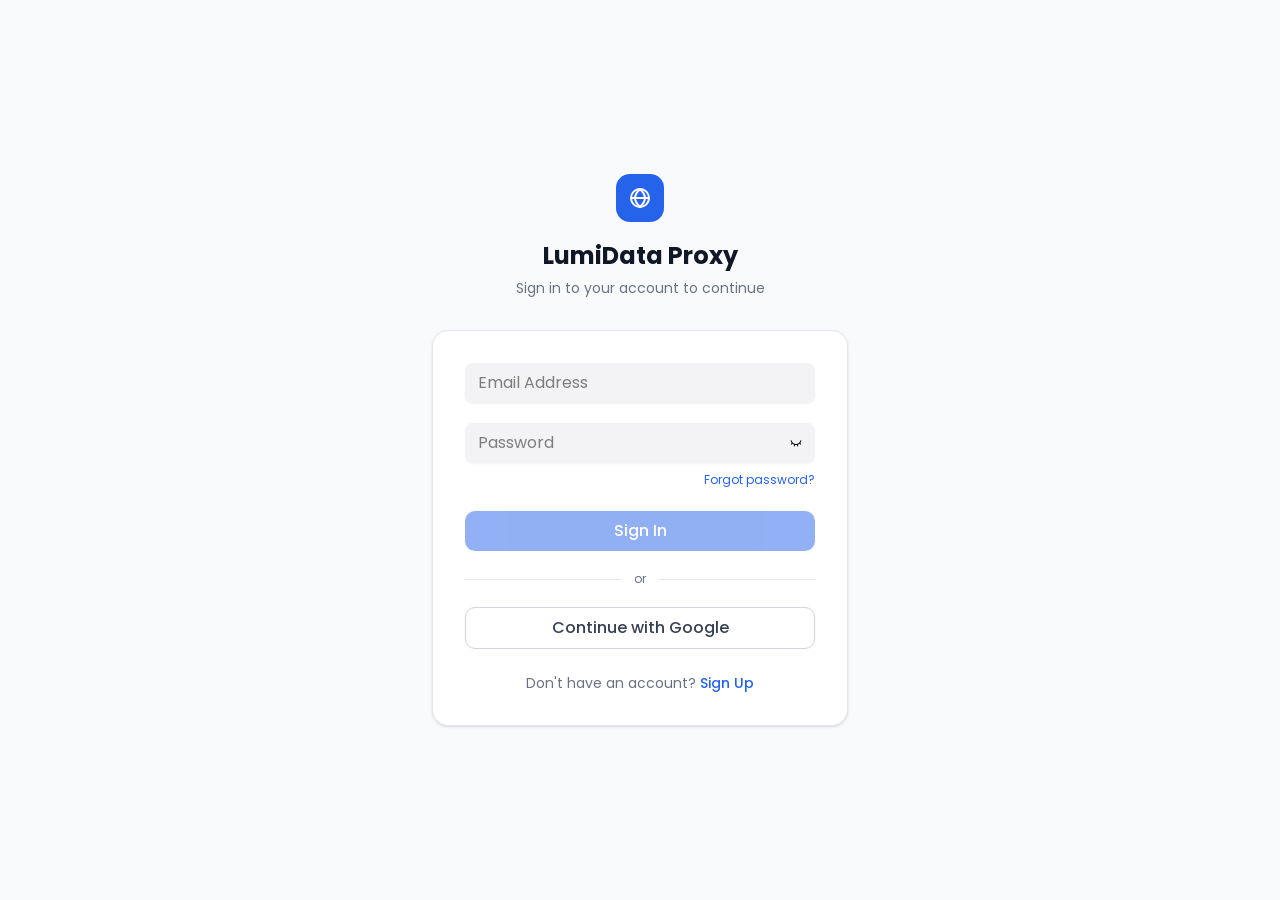
==== index.html @ 8675077f "deploy: aro-network/aro-proxy-dashboard@dde05c8647441cecaa1fbf2fa648d00f7cf0fbf3" ====
<!DOCTYPE html>
<html lang="en">

<head>
  <meta charset="UTF-8" />
  <meta name="viewport" content="width=device-width, initial-scale=1.0" />
  <script>
    // Restores route paths redirected by public/404.html on GitHub Pages.
    (function (location) {
      if (location.search[1] === '/') {
        const decoded = location.search
          .slice(1)
          .split('&')
          .map((segment) => segment.replace(/~and~/g, '&'))
          .join('?');

        window.history.replaceState(null, '', location.pathname.slice(0, -1) + decoded + location.hash);
      }
    })(window.location);
  </script>
  <title>Lumidata 0327 1750 (Copy)</title>
  <script type="module" crossorigin src="/assets/index-CWe09ee9.js"></script>
  <link rel="stylesheet" crossorigin href="/assets/index-2BzP0cq5.css">
</head>

<body>
  <div id="root"></div>
</body>

</html>
---- assets/index-2BzP0cq5.css ----
@import"https://fonts.googleapis.com/css2?family=Poppins:ital,wght@0,100;0,200;0,300;0,400;0,500;0,600;0,700;0,800;0,900;1,100;1,200;1,300;1,400;1,500;1,600;1,700;1,800;1,900&display=swap";@import"https://fonts.googleapis.com/css2?family=Space+Grotesk:wght@400;500;600;700&display=swap";@import"https://fonts.googleapis.com/css2?family=Funnel+Display:wght@400;500;600;700&display=swap";/*! tailwindcss v4.1.12 | MIT License | https://tailwindcss.com */@layer properties{@supports (((-webkit-hyphens:none)) and (not (margin-trim:inline))) or ((-moz-orient:inline) and (not (color:rgb(from red r g b)))){*,:before,:after,::backdrop{--tw-translate-x:0;--tw-translate-y:0;--tw-translate-z:0;--tw-scale-x:1;--tw-scale-y:1;--tw-scale-z:1;--tw-rotate-x:initial;--tw-rotate-y:initial;--tw-rotate-z:initial;--tw-skew-x:initial;--tw-skew-y:initial;--tw-scroll-snap-strictness:proximity;--tw-space-y-reverse:0;--tw-space-x-reverse:0;--tw-divide-y-reverse:0;--tw-border-style:solid;--tw-gradient-position:initial;--tw-gradient-from:#0000;--tw-gradient-via:#0000;--tw-gradient-to:#0000;--tw-gradient-stops:initial;--tw-gradient-via-stops:initial;--tw-gradient-from-position:0%;--tw-gradient-via-position:50%;--tw-gradient-to-position:100%;--tw-leading:initial;--tw-font-weight:initial;--tw-tracking:initial;--tw-ordinal:initial;--tw-slashed-zero:initial;--tw-numeric-figure:initial;--tw-numeric-spacing:initial;--tw-numeric-fraction:initial;--tw-shadow:0 0 #0000;--tw-shadow-color:initial;--tw-shadow-alpha:100%;--tw-inset-shadow:0 0 #0000;--tw-inset-shadow-color:initial;--tw-inset-shadow-alpha:100%;--tw-ring-color:initial;--tw-ring-shadow:0 0 #0000;--tw-inset-ring-color:initial;--tw-inset-ring-shadow:0 0 #0000;--tw-ring-inset:initial;--tw-ring-offset-width:0px;--tw-ring-offset-color:#fff;--tw-ring-offset-shadow:0 0 #0000;--tw-outline-style:solid;--tw-blur:initial;--tw-brightness:initial;--tw-contrast:initial;--tw-grayscale:initial;--tw-hue-rotate:initial;--tw-invert:initial;--tw-opacity:initial;--tw-saturate:initial;--tw-sepia:initial;--tw-drop-shadow:initial;--tw-drop-shadow-color:initial;--tw-drop-shadow-alpha:100%;--tw-drop-shadow-size:initial;--tw-backdrop-blur:initial;--tw-backdrop-brightness:initial;--tw-backdrop-contrast:initial;--tw-backdrop-grayscale:initial;--tw-backdrop-hue-rotate:initial;--tw-backdrop-invert:initial;--tw-backdrop-opacity:initial;--tw-backdrop-saturate:initial;--tw-backdrop-sepia:initial;--tw-duration:initial;--tw-ease:initial;--tw-content:"";--tw-animation-delay:0s;--tw-animation-direction:normal;--tw-animation-duration:initial;--tw-animation-fill-mode:none;--tw-animation-iteration-count:1;--tw-enter-blur:0;--tw-enter-opacity:1;--tw-enter-rotate:0;--tw-enter-scale:1;--tw-enter-translate-x:0;--tw-enter-translate-y:0;--tw-exit-blur:0;--tw-exit-opacity:1;--tw-exit-rotate:0;--tw-exit-scale:1;--tw-exit-translate-x:0;--tw-exit-translate-y:0}}}@layer theme{:root,:host{--font-sans:ui-sans-serif,system-ui,sans-serif,"Apple Color Emoji","Segoe UI Emoji","Segoe UI Symbol","Noto Color Emoji";--font-mono:ui-monospace,SFMono-Regular,Menlo,Monaco,Consolas,"Liberation Mono","Courier New",monospace;--color-red-50:oklch(97.1% .013 17.38);--color-red-100:oklch(93.6% .032 17.717);--color-red-200:oklch(88.5% .062 18.334);--color-red-500:oklch(63.7% .237 25.331);--color-red-600:oklch(57.7% .245 27.325);--color-red-700:oklch(50.5% .213 27.518);--color-red-800:oklch(44.4% .177 26.899);--color-orange-100:oklch(95.4% .038 75.164);--color-orange-800:oklch(47% .157 37.304);--color-amber-50:oklch(98.7% .022 95.277);--color-amber-100:oklch(96.2% .059 95.617);--color-amber-200:oklch(92.4% .12 95.746);--color-amber-700:oklch(55.5% .163 48.998);--color-amber-800:oklch(47.3% .137 46.201);--color-yellow-50:oklch(98.7% .026 102.212);--color-yellow-100:oklch(97.3% .071 103.193);--color-yellow-200:oklch(94.5% .129 101.54);--color-yellow-600:oklch(68.1% .162 75.834);--color-yellow-800:oklch(47.6% .114 61.907);--color-green-50:oklch(98.2% .018 155.826);--color-green-100:oklch(96.2% .044 156.743);--color-green-200:oklch(92.5% .084 155.995);--color-green-600:oklch(62.7% .194 149.214);--color-green-700:oklch(52.7% .154 150.069);--color-blue-50:oklch(97% .014 254.604);--color-blue-100:oklch(93.2% .032 255.585);--color-blue-200:oklch(88.2% .059 254.128);--color-blue-500:oklch(62.3% .214 259.815);--color-blue-600:oklch(54.6% .245 262.881);--color-blue-700:oklch(48.8% .243 264.376);--color-blue-800:oklch(42.4% .199 265.638);--color-blue-900:oklch(37.9% .146 265.522);--color-gray-50:oklch(98.5% .002 247.839);--color-gray-100:oklch(96.7% .003 264.542);--color-gray-200:oklch(92.8% .006 264.531);--color-gray-300:oklch(87.2% .01 258.338);--color-gray-400:oklch(70.7% .022 261.325);--color-gray-500:oklch(55.1% .027 264.364);--color-gray-600:oklch(44.6% .03 256.802);--color-gray-700:oklch(37.3% .034 259.733);--color-gray-800:oklch(27.8% .033 256.848);--color-gray-900:oklch(21% .034 264.665);--color-black:#000;--color-white:#fff;--spacing:.25rem;--container-xs:20rem;--container-sm:24rem;--container-md:28rem;--container-lg:32rem;--container-xl:36rem;--container-2xl:42rem;--container-3xl:48rem;--container-4xl:56rem;--container-5xl:64rem;--container-7xl:80rem;--text-xs:.75rem;--text-xs--line-height:calc(1/.75);--text-sm:.875rem;--text-sm--line-height:calc(1.25/.875);--text-base:1rem;--text-base--line-height: 1.5 ;--text-lg:1.125rem;--text-lg--line-height:calc(1.75/1.125);--text-xl:1.25rem;--text-xl--line-height:calc(1.75/1.25);--text-2xl:1.5rem;--text-2xl--line-height:calc(2/1.5);--text-3xl:1.875rem;--text-3xl--line-height: 1.2 ;--text-4xl:2.25rem;--text-4xl--line-height:calc(2.5/2.25);--font-weight-extralight:200;--font-weight-normal:400;--font-weight-medium:500;--font-weight-semibold:600;--font-weight-bold:700;--font-weight-black:900;--tracking-tight:-.025em;--tracking-widest:.1em;--leading-relaxed:1.625;--radius-xs:.125rem;--radius-2xl:1rem;--ease-in:cubic-bezier(.4,0,1,1);--ease-out:cubic-bezier(0,0,.2,1);--ease-in-out:cubic-bezier(.4,0,.2,1);--animate-spin:spin 1s linear infinite;--animate-pulse:pulse 2s cubic-bezier(.4,0,.6,1)infinite;--blur-sm:8px;--blur-md:12px;--blur-lg:16px;--blur-xl:24px;--aspect-video:16/9;--default-transition-duration:.15s;--default-transition-timing-function:cubic-bezier(.4,0,.2,1);--default-font-family:var(--font-sans);--default-mono-font-family:var(--font-mono);--color-border:var(--border)}}@layer base{*,:after,:before,::backdrop{box-sizing:border-box;border:0 solid;margin:0;padding:0}::file-selector-button{box-sizing:border-box;border:0 solid;margin:0;padding:0}html,:host{-webkit-text-size-adjust:100%;-moz-tab-size:4;tab-size:4;line-height:1.5;font-family:var(--default-font-family,ui-sans-serif,system-ui,sans-serif,"Apple Color Emoji","Segoe UI Emoji","Segoe UI Symbol","Noto Color Emoji");font-feature-settings:var(--default-font-feature-settings,normal);font-variation-settings:var(--default-font-variation-settings,normal);-webkit-tap-highlight-color:transparent}hr{height:0;color:inherit;border-top-width:1px}abbr:where([title]){-webkit-text-decoration:underline dotted;text-decoration:underline dotted}h1,h2,h3,h4,h5,h6{font-size:inherit;font-weight:inherit}a{color:inherit;-webkit-text-decoration:inherit;text-decoration:inherit}b,strong{font-weight:bolder}code,kbd,samp,pre{font-family:var(--default-mono-font-family,ui-monospace,SFMono-Regular,Menlo,Monaco,Consolas,"Liberation Mono","Courier New",monospace);font-feature-settings:var(--default-mono-font-feature-settings,normal);font-variation-settings:var(--default-mono-font-variation-settings,normal);font-size:1em}small{font-size:80%}sub,sup{vertical-align:baseline;font-size:75%;line-height:0;position:relative}sub{bottom:-.25em}sup{top:-.5em}table{text-indent:0;border-color:inherit;border-collapse:collapse}:-moz-focusring{outline:auto}progress{vertical-align:baseline}summary{display:list-item}ol,ul,menu{list-style:none}img,svg,video,canvas,audio,iframe,embed,object{vertical-align:middle;display:block}img,video{max-width:100%;height:auto}button,input,select,optgroup,textarea{font:inherit;font-feature-settings:inherit;font-variation-settings:inherit;letter-spacing:inherit;color:inherit;opacity:1;background-color:#0000;border-radius:0}::file-selector-button{font:inherit;font-feature-settings:inherit;font-variation-settings:inherit;letter-spacing:inherit;color:inherit;opacity:1;background-color:#0000;border-radius:0}:where(select:is([multiple],[size])) optgroup{font-weight:bolder}:where(select:is([multiple],[size])) optgroup option{padding-inline-start:20px}::file-selector-button{margin-inline-end:4px}::placeholder{opacity:1}@supports (not ((-webkit-appearance:-apple-pay-button))) or (contain-intrinsic-size:1px){::placeholder{color:currentColor}@supports (color:color-mix(in lab,red,red)){::placeholder{color:color-mix(in oklab,currentcolor 50%,transparent)}}}textarea{resize:vertical}::-webkit-search-decoration{-webkit-appearance:none}::-webkit-date-and-time-value{min-height:1lh;text-align:inherit}::-webkit-datetime-edit{display:inline-flex}::-webkit-datetime-edit-fields-wrapper{padding:0}::-webkit-datetime-edit{padding-block:0}::-webkit-datetime-edit-year-field{padding-block:0}::-webkit-datetime-edit-month-field{padding-block:0}::-webkit-datetime-edit-day-field{padding-block:0}::-webkit-datetime-edit-hour-field{padding-block:0}::-webkit-datetime-edit-minute-field{padding-block:0}::-webkit-datetime-edit-second-field{padding-block:0}::-webkit-datetime-edit-millisecond-field{padding-block:0}::-webkit-datetime-edit-meridiem-field{padding-block:0}::-webkit-calendar-picker-indicator{line-height:1}:-moz-ui-invalid{box-shadow:none}button,input:where([type=button],[type=reset],[type=submit]){-webkit-appearance:button;-moz-appearance:button;appearance:button}::file-selector-button{-webkit-appearance:button;-moz-appearance:button;appearance:button}::-webkit-inner-spin-button{height:auto}::-webkit-outer-spin-button{height:auto}[hidden]:where(:not([hidden=until-found])){display:none!important}*{border-color:var(--border);outline-color:var(--ring)}@supports (color:color-mix(in lab,red,red)){*{outline-color:color-mix(in oklab,var(--ring)50%,transparent)}}body{background-color:var(--background);color:var(--foreground);font-family:Poppins,sans-serif}html{font-size:var(--font-size)}h1{font-size:var(--text-2xl);font-weight:var(--font-weight-medium);line-height:1.5}h2{font-size:var(--text-xl);font-weight:var(--font-weight-medium);line-height:1.5}h3{font-size:var(--text-lg);font-weight:var(--font-weight-medium);line-height:1.5}h4,label,button{font-size:var(--text-base);font-weight:var(--font-weight-medium);line-height:1.5}input{font-size:var(--text-base);font-weight:var(--font-weight-normal);line-height:1.5}}@layer components;@layer utilities{.pointer-events-auto{pointer-events:auto}.pointer-events-none{pointer-events:none}.invisible{visibility:hidden}.visible{visibility:visible}.sr-only{clip:rect(0,0,0,0);white-space:nowrap;border-width:0;width:1px;height:1px;margin:-1px;padding:0;position:absolute;overflow:hidden}.absolute{position:absolute}.fixed{position:fixed}.relative{position:relative}.static{position:static}.sticky{position:sticky}.inset-0{inset:calc(var(--spacing)*0)}.inset-x-0{inset-inline:calc(var(--spacing)*0)}.inset-y-0{inset-block:calc(var(--spacing)*0)}.start-0{inset-inline-start:calc(var(--spacing)*0)}.start-1\.5{inset-inline-start:calc(var(--spacing)*1.5)}.start-2{inset-inline-start:calc(var(--spacing)*2)}.start-3{inset-inline-start:calc(var(--spacing)*3)}.start-auto{inset-inline-start:auto}.end-1{inset-inline-end:calc(var(--spacing)*1)}.end-1\.5{inset-inline-end:calc(var(--spacing)*1.5)}.end-3{inset-inline-end:calc(var(--spacing)*3)}.end-18{inset-inline-end:calc(var(--spacing)*18)}.end-auto{inset-inline-end:auto}.-top-2{top:calc(var(--spacing)*-2)}.-top-12{top:calc(var(--spacing)*-12)}.-top-px{top:-1px}.top-0{top:calc(var(--spacing)*0)}.top-1{top:calc(var(--spacing)*1)}.top-1\.5{top:calc(var(--spacing)*1.5)}.top-1\/2{top:50%}.top-2{top:calc(var(--spacing)*2)}.top-3{top:calc(var(--spacing)*3)}.top-3\.5{top:calc(var(--spacing)*3.5)}.top-4{top:calc(var(--spacing)*4)}.top-\[1px\]{top:1px}.top-\[5\%\]{top:5%}.top-\[10\%\]{top:10%}.top-\[50\%\]{top:50%}.top-\[60\%\]{top:60%}.top-\[calc\(46\%\)\]{top:46%}.top-\[calc\(100\%_\+_2px\)\]{top:calc(100% + 2px)}.top-\[var\(--navbar-height\)\]{top:var(--navbar-height)}.top-full{top:100%}.-right-2{right:calc(var(--spacing)*-2)}.-right-12{right:calc(var(--spacing)*-12)}.-right-px{right:-1px}.right-0{right:calc(var(--spacing)*0)}.right-1{right:calc(var(--spacing)*1)}.right-2{right:calc(var(--spacing)*2)}.right-3{right:calc(var(--spacing)*3)}.right-4{right:calc(var(--spacing)*4)}.right-\[5\%\]{right:5%}.right-\[10\%\]{right:10%}.-bottom-12{bottom:calc(var(--spacing)*-12)}.bottom-0{bottom:calc(var(--spacing)*0)}.bottom-\[5\%\]{bottom:5%}.bottom-\[10\%\]{bottom:10%}.-left-12{left:calc(var(--spacing)*-12)}.left-0{left:calc(var(--spacing)*0)}.left-1{left:calc(var(--spacing)*1)}.left-1\/2{left:50%}.left-2{left:calc(var(--spacing)*2)}.left-\[5\%\]{left:5%}.left-\[10\%\]{left:10%}.left-\[50\%\]{left:50%}.left-\[calc\(37\.5\%\)\]{left:37.5%}.isolate{isolation:isolate}.-z-30{z-index:-30}.z-0{z-index:0}.z-10{z-index:10}.z-20{z-index:20}.z-30{z-index:30}.z-40{z-index:40}.z-50{z-index:50}.z-\[1\]{z-index:1}.z-\[100\]{z-index:100}.order-1{order:1}.order-2{order:2}.order-3{order:3}.col-start-2{grid-column-start:2}.-m-2{margin:calc(var(--spacing)*-2)}.-m-2\.5{margin:calc(var(--spacing)*-2.5)}.m-0{margin:calc(var(--spacing)*0)}.-mx-1{margin-inline:calc(var(--spacing)*-1)}.-mx-2{margin-inline:calc(var(--spacing)*-2)}.mx-0{margin-inline:calc(var(--spacing)*0)}.mx-1{margin-inline:calc(var(--spacing)*1)}.mx-2{margin-inline:calc(var(--spacing)*2)}.mx-3\.5{margin-inline:calc(var(--spacing)*3.5)}.mx-4{margin-inline:calc(var(--spacing)*4)}.mx-\[calc\(\(theme\(spacing\.5\)-theme\(spacing\.1\)\)\/2\)\]{margin-inline:.5rem}.mx-\[calc\(\(theme\(spacing\.6\)-theme\(spacing\.3\)\)\/2\)\]{margin-inline:.375rem}.mx-\[calc\(\(theme\(spacing\.7\)-theme\(spacing\.5\)\)\/2\)\]{margin-inline:.25rem}.mx-auto{margin-inline:auto}.my-0{margin-block:calc(var(--spacing)*0)}.my-0\.5{margin-block:calc(var(--spacing)*.5)}.my-1{margin-block:calc(var(--spacing)*1)}.my-5{margin-block:calc(var(--spacing)*5)}.my-16{margin-block:calc(var(--spacing)*16)}.my-\[calc\(\(theme\(spacing\.5\)-theme\(spacing\.1\)\)\/2\)\]{margin-block:.5rem}.my-\[calc\(\(theme\(spacing\.6\)-theme\(spacing\.3\)\)\/2\)\]{margin-block:.375rem}.my-\[calc\(\(theme\(spacing\.7\)-theme\(spacing\.5\)\)\/2\)\]{margin-block:.25rem}.my-auto{margin-block:auto}.-ms-2{margin-inline-start:calc(var(--spacing)*-2)}.ms-2{margin-inline-start:calc(var(--spacing)*2)}.ms-3{margin-inline-start:calc(var(--spacing)*3)}.me-2{margin-inline-end:calc(var(--spacing)*2)}.me-4{margin-inline-end:calc(var(--spacing)*4)}.-mt-4{margin-top:calc(var(--spacing)*-4)}.mt-0\.5{margin-top:calc(var(--spacing)*.5)}.mt-1{margin-top:calc(var(--spacing)*1)}.mt-1\.5{margin-top:calc(var(--spacing)*1.5)}.mt-2{margin-top:calc(var(--spacing)*2)}.mt-3{margin-top:calc(var(--spacing)*3)}.mt-4{margin-top:calc(var(--spacing)*4)}.mt-6{margin-top:calc(var(--spacing)*6)}.mt-\[4px\]{margin-top:4px}.mt-auto{margin-top:auto}.-mr-2{margin-right:calc(var(--spacing)*-2)}.mr-2{margin-right:calc(var(--spacing)*2)}.mr-\[0px\]{margin-right:0}.-mb-px{margin-bottom:-1px}.mb-0{margin-bottom:calc(var(--spacing)*0)}.mb-0\.5{margin-bottom:calc(var(--spacing)*.5)}.mb-1{margin-bottom:calc(var(--spacing)*1)}.mb-1\.5{margin-bottom:calc(var(--spacing)*1.5)}.mb-2{margin-bottom:calc(var(--spacing)*2)}.mb-3{margin-bottom:calc(var(--spacing)*3)}.mb-4{margin-bottom:calc(var(--spacing)*4)}.mb-5{margin-bottom:calc(var(--spacing)*5)}.mb-6{margin-bottom:calc(var(--spacing)*6)}.mb-8{margin-bottom:calc(var(--spacing)*8)}.mb-\[0px\]{margin-bottom:0}.mb-px{margin-bottom:1px}.-ml-4{margin-left:calc(var(--spacing)*-4)}.ml-1{margin-left:calc(var(--spacing)*1)}.ml-4{margin-left:calc(var(--spacing)*4)}.ml-\[12px\]{margin-left:12px}.ml-\[20px\]{margin-left:20px}.ml-auto{margin-left:auto}.box-border{box-sizing:border-box}.box-content{box-sizing:content-box}.line-clamp-1{-webkit-line-clamp:1;-webkit-box-orient:vertical;display:-webkit-box;overflow:hidden}.block{display:block}.flex{display:flex}.grid{display:grid}.hidden{display:none}.inline-block{display:inline-block}.inline-flex{display:inline-flex}.inline-grid{display:inline-grid}.table{display:table}.table-caption{display:table-caption}.table-cell{display:table-cell}.table-row{display:table-row}.field-sizing-content{field-sizing:content}.aspect-square{aspect-ratio:1}.aspect-video{aspect-ratio:var(--aspect-video)}.size-1{width:calc(var(--spacing)*1);height:calc(var(--spacing)*1)}.size-1\.5{width:calc(var(--spacing)*1.5);height:calc(var(--spacing)*1.5)}.size-2{width:calc(var(--spacing)*2);height:calc(var(--spacing)*2)}.size-2\.5{width:calc(var(--spacing)*2.5);height:calc(var(--spacing)*2.5)}.size-3{width:calc(var(--spacing)*3);height:calc(var(--spacing)*3)}.size-3\.5{width:calc(var(--spacing)*3.5);height:calc(var(--spacing)*3.5)}.size-4{width:calc(var(--spacing)*4);height:calc(var(--spacing)*4)}.size-7{width:calc(var(--spacing)*7);height:calc(var(--spacing)*7)}.size-8{width:calc(var(--spacing)*8);height:calc(var(--spacing)*8)}.size-9{width:calc(var(--spacing)*9);height:calc(var(--spacing)*9)}.size-10{width:calc(var(--spacing)*10);height:calc(var(--spacing)*10)}.size-\[14px\]{width:14px;height:14px}.size-\[28px\]{width:28px;height:28px}.size-full{width:100%;height:100%}.\!h-auto{height:auto!important}.h-\(--visual-viewport-height\){height:var(--visual-viewport-height)}.h-1{height:calc(var(--spacing)*1)}.h-1\.5{height:calc(var(--spacing)*1.5)}.h-2{height:calc(var(--spacing)*2)}.h-2\.5{height:calc(var(--spacing)*2.5)}.h-3{height:calc(var(--spacing)*3)}.h-3\.5{height:calc(var(--spacing)*3.5)}.h-4{height:calc(var(--spacing)*4)}.h-5{height:calc(var(--spacing)*5)}.h-6{height:calc(var(--spacing)*6)}.h-7{height:calc(var(--spacing)*7)}.h-8{height:calc(var(--spacing)*8)}.h-9{height:calc(var(--spacing)*9)}.h-10{height:calc(var(--spacing)*10)}.h-12{height:calc(var(--spacing)*12)}.h-14{height:calc(var(--spacing)*14)}.h-16{height:calc(var(--spacing)*16)}.h-40{height:calc(var(--spacing)*40)}.h-\[1\.15rem\]{height:1.15rem}.h-\[2px\]{height:2px}.h-\[6px\]{height:6px}.h-\[8\%\]{height:8%}.h-\[11px\]{height:11px}.h-\[14px\]{height:14px}.h-\[20px\]{height:20px}.h-\[28px\]{height:28px}.h-\[30px\]{height:30px}.h-\[32px\]{height:32px}.h-\[38px\]{height:38px}.h-\[46px\]{height:46px}.h-\[50\%\]{height:50%}.h-\[50px\]{height:50px}.h-\[100dvh\]{height:100dvh}.h-\[calc\(100\%-1px\)\]{height:calc(100% - 1px)}.h-\[calc\(100dvh_-_var\(--navbar-height\)\)\]{height:calc(100dvh - var(--navbar-height))}.h-\[var\(--navbar-height\)\]{height:var(--navbar-height)}.h-\[var\(--picker-height\)\]{height:var(--picker-height)}.h-\[var\(--radix-navigation-menu-viewport-height\)\]{height:var(--radix-navigation-menu-viewport-height)}.h-\[var\(--radix-select-trigger-height\)\]{height:var(--radix-select-trigger-height)}.h-auto{height:auto}.h-fit{height:fit-content}.h-full{height:100%}.h-px{height:1px}.h-screen{height:100vh}.h-svh{height:100svh}.max-h-\(--radix-context-menu-content-available-height\){max-height:var(--radix-context-menu-content-available-height)}.max-h-\(--radix-dropdown-menu-content-available-height\){max-height:var(--radix-dropdown-menu-content-available-height)}.max-h-\(--radix-select-content-available-height\){max-height:var(--radix-select-content-available-height)}.max-h-\[20rem\]{max-height:20rem}.max-h-\[24rem\]{max-height:24rem}.max-h-\[28rem\]{max-height:28rem}.max-h-\[32rem\]{max-height:32rem}.max-h-\[36rem\]{max-height:36rem}.max-h-\[42rem\]{max-height:42rem}.max-h-\[48rem\]{max-height:48rem}.max-h-\[56rem\]{max-height:56rem}.max-h-\[64rem\]{max-height:64rem}.max-h-\[300px\]{max-height:300px}.max-h-\[320px\]{max-height:320px}.max-h-\[400px\]{max-height:400px}.max-h-\[500px\]{max-height:500px}.max-h-\[600px\]{max-height:600px}.max-h-\[calc\(100\%_-_8rem\)\]{max-height:calc(100% - 8rem)}.max-h-\[none\]{max-height:none}.max-h-full{max-height:100%}.min-h-0{min-height:calc(var(--spacing)*0)}.min-h-3{min-height:calc(var(--spacing)*3)}.min-h-3\.5{min-height:calc(var(--spacing)*3.5)}.min-h-4{min-height:calc(var(--spacing)*4)}.min-h-5{min-height:calc(var(--spacing)*5)}.min-h-6{min-height:calc(var(--spacing)*6)}.min-h-7{min-height:calc(var(--spacing)*7)}.min-h-8{min-height:calc(var(--spacing)*8)}.min-h-10{min-height:calc(var(--spacing)*10)}.min-h-12{min-height:calc(var(--spacing)*12)}.min-h-14{min-height:calc(var(--spacing)*14)}.min-h-16{min-height:calc(var(--spacing)*16)}.min-h-\[32px\]{min-height:32px}.min-h-\[100dvh\]{min-height:100dvh}.min-h-full{min-height:100%}.min-h-screen{min-height:100vh}.min-h-svh{min-height:100svh}.w-\(--sidebar-width\){width:var(--sidebar-width)}.w-0{width:calc(var(--spacing)*0)}.w-1{width:calc(var(--spacing)*1)}.w-1\.5{width:calc(var(--spacing)*1.5)}.w-2{width:calc(var(--spacing)*2)}.w-2\.5{width:calc(var(--spacing)*2.5)}.w-3{width:calc(var(--spacing)*3)}.w-3\.5{width:calc(var(--spacing)*3.5)}.w-3\/4{width:75%}.w-4{width:calc(var(--spacing)*4)}.w-5{width:calc(var(--spacing)*5)}.w-6{width:calc(var(--spacing)*6)}.w-7{width:calc(var(--spacing)*7)}.w-8{width:calc(var(--spacing)*8)}.w-9{width:calc(var(--spacing)*9)}.w-10{width:calc(var(--spacing)*10)}.w-12{width:calc(var(--spacing)*12)}.w-14{width:calc(var(--spacing)*14)}.w-16{width:calc(var(--spacing)*16)}.w-60{width:calc(var(--spacing)*60)}.w-64{width:calc(var(--spacing)*64)}.w-72{width:calc(var(--spacing)*72)}.w-\[6px\]{width:6px}.w-\[10\%\]{width:10%}.w-\[11px\]{width:11px}.w-\[12\%\]{width:12%}.w-\[14\%\]{width:14%}.w-\[14px\]{width:14px}.w-\[18\%\]{width:18%}.w-\[20\%\]{width:20%}.w-\[25\%\]{width:25%}.w-\[32px\]{width:32px}.w-\[70px\]{width:70px}.w-\[80\%\]{width:80%}.w-\[100px\]{width:100px}.w-\[272px\]{width:272px}.w-\[420px\]{width:420px}.w-\[calc\(100\%_-_16px\)\]{width:calc(100% - 16px)}.w-\[calc\(100\%_-theme\(spacing\.6\)\)\]{width:calc(100% - 1.5rem)}.w-\[calc\(var\(--visible-months\)_\*_var\(--calendar-width\)\)\]{width:calc(var(--visible-months)*var(--calendar-width))}.w-auto{width:auto}.w-fit{width:fit-content}.w-full{width:100%}.w-max{width:max-content}.w-px{width:1px}.w-screen{width:100vw}.max-w-\(--skeleton-width\){max-width:var(--skeleton-width)}.max-w-2xl{max-width:var(--container-2xl)}.max-w-3xl{max-width:var(--container-3xl)}.max-w-4xl{max-width:var(--container-4xl)}.max-w-5xl{max-width:var(--container-5xl)}.max-w-7xl{max-width:var(--container-7xl)}.max-w-\[270px\]{max-width:270px}.max-w-\[640px\]{max-width:640px}.max-w-\[768px\]{max-width:768px}.max-w-\[1024px\]{max-width:1024px}.max-w-\[1280px\]{max-width:1280px}.max-w-\[1536px\]{max-width:1536px}.max-w-\[calc\(100\%-2rem\)\]{max-width:calc(100% - 2rem)}.max-w-\[none\]{max-width:none}.max-w-fit{max-width:fit-content}.max-w-full{max-width:100%}.max-w-lg{max-width:var(--container-lg)}.max-w-max{max-width:max-content}.max-w-md{max-width:var(--container-md)}.max-w-sm{max-width:var(--container-sm)}.max-w-xl{max-width:var(--container-xl)}.max-w-xs{max-width:var(--container-xs)}.min-w-0{min-width:calc(var(--spacing)*0)}.min-w-3{min-width:calc(var(--spacing)*3)}.min-w-3\.5{min-width:calc(var(--spacing)*3.5)}.min-w-4{min-width:calc(var(--spacing)*4)}.min-w-5{min-width:calc(var(--spacing)*5)}.min-w-6{min-width:calc(var(--spacing)*6)}.min-w-7{min-width:calc(var(--spacing)*7)}.min-w-8{min-width:calc(var(--spacing)*8)}.min-w-9{min-width:calc(var(--spacing)*9)}.min-w-10{min-width:calc(var(--spacing)*10)}.min-w-12{min-width:calc(var(--spacing)*12)}.min-w-16{min-width:calc(var(--spacing)*16)}.min-w-20{min-width:calc(var(--spacing)*20)}.min-w-24{min-width:calc(var(--spacing)*24)}.min-w-40{min-width:calc(var(--spacing)*40)}.min-w-\[8rem\]{min-width:8rem}.min-w-\[12rem\]{min-width:12rem}.min-w-\[200px\]{min-width:200px}.min-w-\[var\(--radix-select-trigger-width\)\]{min-width:var(--radix-select-trigger-width)}.min-w-full{min-width:100%}.min-w-max{min-width:max-content}.min-w-min{min-width:min-content}.flex-1{flex:1}.flex-auto{flex:auto}.flex-initial{flex:0 auto}.flex-none{flex:none}.flex-shrink-0,.shrink-0{flex-shrink:0}.flex-grow,.grow{flex-grow:1}.grow-0{flex-grow:0}.basis-0{flex-basis:calc(var(--spacing)*0)}.basis-full{flex-basis:100%}.table-auto{table-layout:auto}.table-fixed{table-layout:fixed}.caption-bottom{caption-side:bottom}.border-collapse{border-collapse:collapse}.\[transform-origin\:var\(--trigger-anchor-point\)\]{transform-origin:var(--trigger-anchor-point)}.origin-\(--radix-context-menu-content-transform-origin\){transform-origin:var(--radix-context-menu-content-transform-origin)}.origin-\(--radix-dropdown-menu-content-transform-origin\){transform-origin:var(--radix-dropdown-menu-content-transform-origin)}.origin-\(--radix-hover-card-content-transform-origin\){transform-origin:var(--radix-hover-card-content-transform-origin)}.origin-\(--radix-menubar-content-transform-origin\){transform-origin:var(--radix-menubar-content-transform-origin)}.origin-\(--radix-popover-content-transform-origin\){transform-origin:var(--radix-popover-content-transform-origin)}.origin-\(--radix-select-content-transform-origin\){transform-origin:var(--radix-select-content-transform-origin)}.origin-\(--radix-tooltip-content-transform-origin\){transform-origin:var(--radix-tooltip-content-transform-origin)}.origin-center{transform-origin:50%}.origin-left{transform-origin:0}.origin-right{transform-origin:100%}.origin-top{transform-origin:top}.origin-top-left{transform-origin:0 0}.-translate-x-1\/2{--tw-translate-x: -50% ;translate:var(--tw-translate-x)var(--tw-translate-y)}.-translate-x-px{--tw-translate-x:-1px;translate:var(--tw-translate-x)var(--tw-translate-y)}.translate-x-1{--tw-translate-x:calc(var(--spacing)*1);translate:var(--tw-translate-x)var(--tw-translate-y)}.translate-x-1\/2{--tw-translate-x: 50% ;translate:var(--tw-translate-x)var(--tw-translate-y)}.translate-x-\[-50\%\]{--tw-translate-x:-50%;translate:var(--tw-translate-x)var(--tw-translate-y)}.translate-x-px{--tw-translate-x:1px;translate:var(--tw-translate-x)var(--tw-translate-y)}.-translate-y-1{--tw-translate-y:calc(var(--spacing)*-1);translate:var(--tw-translate-x)var(--tw-translate-y)}.-translate-y-1\/2{--tw-translate-y: -50% ;translate:var(--tw-translate-x)var(--tw-translate-y)}.translate-y-0\.5{--tw-translate-y:calc(var(--spacing)*.5);translate:var(--tw-translate-x)var(--tw-translate-y)}.translate-y-1{--tw-translate-y:calc(var(--spacing)*1);translate:var(--tw-translate-x)var(--tw-translate-y)}.translate-y-1\/2,.translate-y-2\/4{--tw-translate-y: 50% ;translate:var(--tw-translate-x)var(--tw-translate-y)}.translate-y-3\/4{--tw-translate-y: 75% ;translate:var(--tw-translate-x)var(--tw-translate-y)}.translate-y-\[-50\%\]{--tw-translate-y:-50%;translate:var(--tw-translate-x)var(--tw-translate-y)}.translate-y-\[calc\(-50\%_-_2px\)\]{--tw-translate-y: calc(-50% - 2px) ;translate:var(--tw-translate-x)var(--tw-translate-y)}.scale-0{--tw-scale-x:0%;--tw-scale-y:0%;--tw-scale-z:0%;scale:var(--tw-scale-x)var(--tw-scale-y)}.scale-50{--tw-scale-x:50%;--tw-scale-y:50%;--tw-scale-z:50%;scale:var(--tw-scale-x)var(--tw-scale-y)}.scale-90{--tw-scale-x:90%;--tw-scale-y:90%;--tw-scale-z:90%;scale:var(--tw-scale-x)var(--tw-scale-y)}.scale-100{--tw-scale-x:100%;--tw-scale-y:100%;--tw-scale-z:100%;scale:var(--tw-scale-x)var(--tw-scale-y)}.scale-105{--tw-scale-x:105%;--tw-scale-y:105%;--tw-scale-z:105%;scale:var(--tw-scale-x)var(--tw-scale-y)}.rotate-0{rotate:none}.rotate-45{rotate:45deg}.rotate-90{rotate:90deg}.rotate-180{rotate:180deg}.transform{transform:var(--tw-rotate-x,)var(--tw-rotate-y,)var(--tw-rotate-z,)var(--tw-skew-x,)var(--tw-skew-y,)}.transform-gpu{transform:translateZ(0)var(--tw-rotate-x,)var(--tw-rotate-y,)var(--tw-rotate-z,)var(--tw-skew-x,)var(--tw-skew-y,)}.animate-\[appearance-in_1s_infinite\]{animation:1s infinite appearance-in}.animate-caret-blink{animation:1.25s ease-out infinite caret-blink}.animate-in{animation:enter var(--tw-animation-duration,var(--tw-duration,.15s))var(--tw-ease,ease)var(--tw-animation-delay,0s)var(--tw-animation-iteration-count,1)var(--tw-animation-direction,normal)var(--tw-animation-fill-mode,none)}.animate-none{animation:none}.animate-pulse{animation:var(--animate-pulse)}.animate-spin{animation:var(--animate-spin)}.cursor-default{cursor:default}.cursor-grab{cursor:grab}.cursor-not-allowed{cursor:not-allowed}.cursor-pointer{cursor:pointer}.cursor-text{cursor:text}.touch-none{touch-action:none}.resize-none{resize:none}.snap-y{scroll-snap-type:y var(--tw-scroll-snap-strictness)}.snap-mandatory{--tw-scroll-snap-strictness:mandatory}.snap-center{scroll-snap-align:center}.scroll-my-1{scroll-margin-block:calc(var(--spacing)*1)}.scroll-py-1{scroll-padding-block:calc(var(--spacing)*1)}.scroll-py-6{scroll-padding-block:calc(var(--spacing)*6)}.list-none{list-style-type:none}.appearance-auto{-webkit-appearance:auto;-moz-appearance:auto;appearance:auto}.appearance-none{-webkit-appearance:none;-moz-appearance:none;appearance:none}.grid-cols-1{grid-template-columns:repeat(1,minmax(0,1fr))}.grid-cols-2{grid-template-columns:repeat(2,minmax(0,1fr))}.grid-cols-3{grid-template-columns:repeat(3,minmax(0,1fr))}.grid-cols-4{grid-template-columns:repeat(4,minmax(0,1fr))}.grid-cols-5{grid-template-columns:repeat(5,minmax(0,1fr))}.grid-cols-\[0_1fr\]{grid-template-columns:0 1fr}.grid-cols-\[1fr_auto\]{grid-template-columns:1fr auto}.grid-cols-\[55\%_45\%\]{grid-template-columns:55% 45%}.grid-cols-\[60\%_40\%\]{grid-template-columns:60% 40%}.flex-col{flex-direction:column}.flex-col-reverse{flex-direction:column-reverse}.flex-row{flex-direction:row}.flex-row-reverse{flex-direction:row-reverse}.flex-nowrap{flex-wrap:nowrap}.flex-wrap{flex-wrap:wrap}.place-content-center{place-content:center}.place-items-center{place-items:center}.content-stretch{align-content:stretch}.items-center{align-items:center}.items-end{align-items:flex-end}.items-start{align-items:flex-start}.items-stretch{align-items:stretch}.justify-between{justify-content:space-between}.justify-center{justify-content:center}.justify-end{justify-content:flex-end}.justify-start{justify-content:flex-start}.justify-items-start{justify-items:start}.\!gap-0{gap:calc(var(--spacing)*0)!important}.gap-0{gap:calc(var(--spacing)*0)}.gap-0\.5{gap:calc(var(--spacing)*.5)}.gap-1{gap:calc(var(--spacing)*1)}.gap-1\.5{gap:calc(var(--spacing)*1.5)}.gap-2{gap:calc(var(--spacing)*2)}.gap-3{gap:calc(var(--spacing)*3)}.gap-4{gap:calc(var(--spacing)*4)}.gap-5{gap:calc(var(--spacing)*5)}.gap-6{gap:calc(var(--spacing)*6)}.gap-\[4px\]{gap:4px}.gap-\[6px\]{gap:6px}.gap-\[10px\]{gap:10px}.gap-\[32px\]{gap:32px}:where(.space-y-0\.5>:not(:last-child)){--tw-space-y-reverse:0;margin-block-start:calc(calc(var(--spacing)*.5)*var(--tw-space-y-reverse));margin-block-end:calc(calc(var(--spacing)*.5)*calc(1 - var(--tw-space-y-reverse)))}:where(.space-y-1>:not(:last-child)){--tw-space-y-reverse:0;margin-block-start:calc(calc(var(--spacing)*1)*var(--tw-space-y-reverse));margin-block-end:calc(calc(var(--spacing)*1)*calc(1 - var(--tw-space-y-reverse)))}:where(.space-y-2>:not(:last-child)){--tw-space-y-reverse:0;margin-block-start:calc(calc(var(--spacing)*2)*var(--tw-space-y-reverse));margin-block-end:calc(calc(var(--spacing)*2)*calc(1 - var(--tw-space-y-reverse)))}:where(.space-y-3>:not(:last-child)){--tw-space-y-reverse:0;margin-block-start:calc(calc(var(--spacing)*3)*var(--tw-space-y-reverse));margin-block-end:calc(calc(var(--spacing)*3)*calc(1 - var(--tw-space-y-reverse)))}:where(.space-y-4>:not(:last-child)){--tw-space-y-reverse:0;margin-block-start:calc(calc(var(--spacing)*4)*var(--tw-space-y-reverse));margin-block-end:calc(calc(var(--spacing)*4)*calc(1 - var(--tw-space-y-reverse)))}:where(.space-y-5>:not(:last-child)){--tw-space-y-reverse:0;margin-block-start:calc(calc(var(--spacing)*5)*var(--tw-space-y-reverse));margin-block-end:calc(calc(var(--spacing)*5)*calc(1 - var(--tw-space-y-reverse)))}:where(.space-y-6>:not(:last-child)){--tw-space-y-reverse:0;margin-block-start:calc(calc(var(--spacing)*6)*var(--tw-space-y-reverse));margin-block-end:calc(calc(var(--spacing)*6)*calc(1 - var(--tw-space-y-reverse)))}.gap-x-0{column-gap:calc(var(--spacing)*0)}.gap-x-0\.5{column-gap:calc(var(--spacing)*.5)}.gap-x-1{column-gap:calc(var(--spacing)*1)}.gap-x-2{column-gap:calc(var(--spacing)*2)}.gap-x-4{column-gap:calc(var(--spacing)*4)}.gap-x-6{column-gap:calc(var(--spacing)*6)}:where(.space-x-0\.5>:not(:last-child)){--tw-space-x-reverse:0;margin-inline-start:calc(calc(var(--spacing)*.5)*var(--tw-space-x-reverse));margin-inline-end:calc(calc(var(--spacing)*.5)*calc(1 - var(--tw-space-x-reverse)))}:where(.space-x-1>:not(:last-child)){--tw-space-x-reverse:0;margin-inline-start:calc(calc(var(--spacing)*1)*var(--tw-space-x-reverse));margin-inline-end:calc(calc(var(--spacing)*1)*calc(1 - var(--tw-space-x-reverse)))}.gap-y-0{row-gap:calc(var(--spacing)*0)}.gap-y-0\.5{row-gap:calc(var(--spacing)*.5)}.gap-y-1\.5{row-gap:calc(var(--spacing)*1.5)}.gap-y-2{row-gap:calc(var(--spacing)*2)}:where(.divide-y>:not(:last-child)){--tw-divide-y-reverse:0;border-bottom-style:var(--tw-border-style);border-top-style:var(--tw-border-style);border-top-width:calc(1px*var(--tw-divide-y-reverse));border-bottom-width:calc(1px*calc(1 - var(--tw-divide-y-reverse)))}:where(.divide-gray-200>:not(:last-child)){border-color:var(--color-gray-200)}.self-center{align-self:center}.truncate{text-overflow:ellipsis;white-space:nowrap;overflow:hidden}.overflow-auto{overflow:auto}.overflow-clip{overflow:clip}.overflow-hidden{overflow:hidden}.overflow-visible{overflow:visible}.overflow-x-auto{overflow-x:auto}.overflow-x-hidden{overflow-x:hidden}.overflow-x-scroll{overflow-x:scroll}.overflow-y-auto{overflow-y:auto}.overflow-y-hidden{overflow-y:hidden}.overflow-y-scroll{overflow-y:scroll}.\!rounded-none{border-radius:0!important}.rounded{border-radius:.25rem}.rounded-2xl{border-radius:var(--radius-2xl)}.rounded-\[2px\]{border-radius:2px}.rounded-\[4px\]{border-radius:4px}.rounded-\[7px\]{border-radius:7px}.rounded-\[8px\]{border-radius:8px}.rounded-\[10px\]{border-radius:10px}.rounded-\[14px\]{border-radius:14px}.rounded-\[calc\(var\(--heroui-radius-large\)\/1\.5\)\]{border-radius:calc(var(--heroui-radius-large)/1.5)}.rounded-\[calc\(var\(--heroui-radius-medium\)\*0\.5\)\]{border-radius:calc(var(--heroui-radius-medium)*.5)}.rounded-\[calc\(var\(--heroui-radius-medium\)\*0\.6\)\]{border-radius:calc(var(--heroui-radius-medium)*.6)}.rounded-\[calc\(var\(--heroui-radius-medium\)\*0\.7\)\]{border-radius:calc(var(--heroui-radius-medium)*.7)}.rounded-\[calc\(var\(--heroui-radius-medium\)\/2\)\]{border-radius:calc(var(--heroui-radius-medium)/2)}.rounded-\[calc\(var\(--heroui-radius-small\)\/2\)\]{border-radius:calc(var(--heroui-radius-small)/2)}.rounded-\[inherit\]{border-radius:inherit}.rounded-full{border-radius:3.40282e38px}.rounded-lg{border-radius:var(--radius)}.rounded-md{border-radius:calc(var(--radius) - 2px)}.rounded-none{border-radius:0}.rounded-sm{border-radius:calc(var(--radius) - 4px)}.rounded-xl{border-radius:calc(var(--radius) + 4px)}.rounded-xs{border-radius:var(--radius-xs)}.\!rounded-s-none{border-start-start-radius:0!important;border-end-start-radius:0!important}.\!rounded-e-none{border-start-end-radius:0!important;border-end-end-radius:0!important}.rounded-t-none{border-top-left-radius:0;border-top-right-radius:0}.rounded-l-none{border-top-left-radius:0;border-bottom-left-radius:0}.rounded-tl-sm{border-top-left-radius:calc(var(--radius) - 4px)}.rounded-r-none{border-top-right-radius:0;border-bottom-right-radius:0}.rounded-b-none{border-bottom-right-radius:0;border-bottom-left-radius:0}.border{border-style:var(--tw-border-style);border-width:1px}.border-0{border-style:var(--tw-border-style);border-width:0}.border-1{border-style:var(--tw-border-style);border-width:1px}.border-2{border-style:var(--tw-border-style);border-width:2px}.border-3{border-style:var(--tw-border-style);border-width:3px}.border-\[1\.5px\]{border-style:var(--tw-border-style);border-width:1.5px}.border-x-\[calc\(theme\(spacing\.5\)\/2\)\]{border-inline-style:var(--tw-border-style);border-inline-width:.625rem}.border-x-\[calc\(theme\(spacing\.6\)\/2\)\]{border-inline-style:var(--tw-border-style);border-inline-width:.75rem}.border-x-\[calc\(theme\(spacing\.7\)\/2\)\]{border-inline-style:var(--tw-border-style);border-inline-width:.875rem}.border-y{border-block-style:var(--tw-border-style);border-block-width:1px}.border-y-\[calc\(theme\(spacing\.5\)\/2\)\]{border-block-style:var(--tw-border-style);border-block-width:.625rem}.border-y-\[calc\(theme\(spacing\.6\)\/2\)\]{border-block-style:var(--tw-border-style);border-block-width:.75rem}.border-y-\[calc\(theme\(spacing\.7\)\/2\)\]{border-block-style:var(--tw-border-style);border-block-width:.875rem}.border-t{border-top-style:var(--tw-border-style);border-top-width:1px}.border-r{border-right-style:var(--tw-border-style);border-right-width:1px}.border-b{border-bottom-style:var(--tw-border-style);border-bottom-width:1px}.border-b-2{border-bottom-style:var(--tw-border-style);border-bottom-width:2px}.border-l{border-left-style:var(--tw-border-style);border-left-width:1px}.\!border-none{--tw-border-style:none!important;border-style:none!important}.border-dashed{--tw-border-style:dashed;border-style:dashed}.border-dotted{--tw-border-style:dotted;border-style:dotted}.border-none{--tw-border-style:none;border-style:none}.border-solid{--tw-border-style:solid;border-style:solid}.border-\(--color-border\){border-color:var(--color-border)}.border-\[\#00A63E\]{border-color:#00a63e}.border-\[\#2563eb\]{border-color:#2563eb}.border-\[\#BBF7D0\]{border-color:#bbf7d0}.border-\[\#D1D5DC\]{border-color:#d1d5dc}.border-\[\#E5E7EB\]{border-color:#e5e7eb}.border-\[\#F3F4F6\]{border-color:#f3f4f6}.border-\[\#FFA2A2\]{border-color:#ffa2a2}.border-\[\#FFD6A8\]{border-color:#ffd6a8}.border-\[\#ececec\]{border-color:#ececec}.border-\[transparent\]{border-color:#0000}.border-amber-200{border-color:var(--color-amber-200)}.border-background{border-color:var(--background)}.border-blue-200{border-color:var(--color-blue-200)}.border-border\/50{border-color:var(--border)}@supports (color:color-mix(in lab,red,red)){.border-border\/50{border-color:color-mix(in oklab,var(--border)50%,transparent)}}.border-foreground{border-color:var(--foreground)}.border-gray-100{border-color:var(--color-gray-100)}.border-gray-200{border-color:var(--color-gray-200)}.border-gray-300{border-color:var(--color-gray-300)}.border-green-200{border-color:var(--color-green-200)}.border-input{border-color:var(--input)}.border-primary{border-color:var(--primary)}.border-red-200{border-color:var(--color-red-200)}.border-red-500{border-color:var(--color-red-500)}.border-secondary{border-color:var(--secondary)}.border-sidebar-border{border-color:var(--sidebar-border)}.border-success{border-color:var(--success)}.border-transparent{border-color:#0000}.border-warning{border-color:var(--warning)}.border-yellow-200{border-color:var(--color-yellow-200)}.border-x-transparent{border-inline-color:#0000}.border-y-transparent{border-block-color:#0000}.border-t-transparent{border-top-color:#0000}.border-r-transparent{border-right-color:#0000}.border-b-current{border-bottom-color:currentColor}.border-b-primary{border-bottom-color:var(--primary)}.border-b-secondary{border-bottom-color:var(--secondary)}.border-b-success{border-bottom-color:var(--success)}.border-b-warning{border-bottom-color:var(--warning)}.border-b-white{border-bottom-color:var(--color-white)}.border-l-transparent{border-left-color:#0000}.\!bg-transparent{background-color:#0000!important}.bg-\(--color-bg\){background-color:var(--color-bg)}.bg-\[\#00A63E\]\/5{background-color:#00a63e0d}.bg-\[\#00a63e\]{background-color:#00a63e}.bg-\[\#2563eb\]{background-color:#2563eb}.bg-\[\#2563eb\]\/10{background-color:#2563eb1a}.bg-\[\#EFF6FF\]{background-color:#eff6ff}.bg-\[\#F0FDF4\]{background-color:#f0fdf4}.bg-\[\#F3F4F6\]{background-color:#f3f4f6}.bg-\[\#F9FAFB\]{background-color:#f9fafb}.bg-\[\#FFF7ED\]{background-color:#fff7ed}.bg-\[\#f3f3f5\]{background-color:#f3f3f5}.bg-\[\#f9fafb\]{background-color:#f9fafb}.bg-\[rgba\(34\,197\,94\,0\.1\)\]{background-color:#22c55e1a}.bg-accent{background-color:var(--accent)}.bg-amber-50{background-color:var(--color-amber-50)}.bg-background,.bg-background\/10{background-color:var(--background)}@supports (color:color-mix(in lab,red,red)){.bg-background\/10{background-color:color-mix(in oklab,var(--background)10%,transparent)}}.bg-background\/70{background-color:var(--background)}@supports (color:color-mix(in lab,red,red)){.bg-background\/70{background-color:color-mix(in oklab,var(--background)70%,transparent)}}.bg-background\/80{background-color:var(--background)}@supports (color:color-mix(in lab,red,red)){.bg-background\/80{background-color:color-mix(in oklab,var(--background)80%,transparent)}}.bg-black\/20{background-color:#0003}@supports (color:color-mix(in lab,red,red)){.bg-black\/20{background-color:color-mix(in oklab,var(--color-black)20%,transparent)}}.bg-black\/50{background-color:#00000080}@supports (color:color-mix(in lab,red,red)){.bg-black\/50{background-color:color-mix(in oklab,var(--color-black)50%,transparent)}}.bg-blue-50{background-color:var(--color-blue-50)}.bg-blue-100{background-color:var(--color-blue-100)}.bg-border{background-color:var(--border)}.bg-card{background-color:var(--card)}.bg-current{background-color:currentColor}.bg-foreground,.bg-foreground\/10{background-color:var(--foreground)}@supports (color:color-mix(in lab,red,red)){.bg-foreground\/10{background-color:color-mix(in oklab,var(--foreground)10%,transparent)}}.bg-gray-50{background-color:var(--color-gray-50)}.bg-gray-100{background-color:var(--color-gray-100)}.bg-gray-200{background-color:var(--color-gray-200)}.bg-gray-700{background-color:var(--color-gray-700)}.bg-gray-900{background-color:var(--color-gray-900)}.bg-green-50{background-color:var(--color-green-50)}.bg-green-100{background-color:var(--color-green-100)}.bg-input-background{background-color:var(--input-background)}.bg-muted,.bg-muted\/50{background-color:var(--muted)}@supports (color:color-mix(in lab,red,red)){.bg-muted\/50{background-color:color-mix(in oklab,var(--muted)50%,transparent)}}.bg-orange-100{background-color:var(--color-orange-100)}.bg-popover{background-color:var(--popover)}.bg-primary,.bg-primary\/20{background-color:var(--primary)}@supports (color:color-mix(in lab,red,red)){.bg-primary\/20{background-color:color-mix(in oklab,var(--primary)20%,transparent)}}.bg-red-50{background-color:var(--color-red-50)}.bg-red-100{background-color:var(--color-red-100)}.bg-red-600{background-color:var(--color-red-600)}.bg-secondary,.bg-secondary\/20{background-color:var(--secondary)}@supports (color:color-mix(in lab,red,red)){.bg-secondary\/20{background-color:color-mix(in oklab,var(--secondary)20%,transparent)}}.bg-sidebar{background-color:var(--sidebar)}.bg-sidebar-border{background-color:var(--sidebar-border)}.bg-success,.bg-success\/20{background-color:var(--success)}@supports (color:color-mix(in lab,red,red)){.bg-success\/20{background-color:color-mix(in oklab,var(--success)20%,transparent)}}.bg-transparent{background-color:#0000}.bg-warning,.bg-warning\/20{background-color:var(--warning)}@supports (color:color-mix(in lab,red,red)){.bg-warning\/20{background-color:color-mix(in oklab,var(--warning)20%,transparent)}}.bg-white{background-color:var(--color-white)}.bg-yellow-50{background-color:var(--color-yellow-50)}.bg-yellow-100{background-color:var(--color-yellow-100)}.bg-gradient-to-b{--tw-gradient-position:to bottom in oklab;background-image:linear-gradient(var(--tw-gradient-stops))}.from-transparent{--tw-gradient-from:transparent;--tw-gradient-stops:var(--tw-gradient-via-stops,var(--tw-gradient-position),var(--tw-gradient-from)var(--tw-gradient-from-position),var(--tw-gradient-to)var(--tw-gradient-to-position))}.via-transparent{--tw-gradient-via:transparent;--tw-gradient-via-stops:var(--tw-gradient-position),var(--tw-gradient-from)var(--tw-gradient-from-position),var(--tw-gradient-via)var(--tw-gradient-via-position),var(--tw-gradient-to)var(--tw-gradient-to-position);--tw-gradient-stops:var(--tw-gradient-via-stops)}.to-current{--tw-gradient-to:currentcolor;--tw-gradient-stops:var(--tw-gradient-via-stops,var(--tw-gradient-position),var(--tw-gradient-from)var(--tw-gradient-from-position),var(--tw-gradient-to)var(--tw-gradient-to-position))}.to-primary{--tw-gradient-to:var(--primary);--tw-gradient-stops:var(--tw-gradient-via-stops,var(--tw-gradient-position),var(--tw-gradient-from)var(--tw-gradient-from-position),var(--tw-gradient-to)var(--tw-gradient-to-position))}.to-secondary{--tw-gradient-to:var(--secondary);--tw-gradient-stops:var(--tw-gradient-via-stops,var(--tw-gradient-position),var(--tw-gradient-from)var(--tw-gradient-from-position),var(--tw-gradient-to)var(--tw-gradient-to-position))}.to-success{--tw-gradient-to:var(--success);--tw-gradient-stops:var(--tw-gradient-via-stops,var(--tw-gradient-position),var(--tw-gradient-from)var(--tw-gradient-from-position),var(--tw-gradient-to)var(--tw-gradient-to-position))}.to-warning{--tw-gradient-to:var(--warning);--tw-gradient-stops:var(--tw-gradient-via-stops,var(--tw-gradient-position),var(--tw-gradient-from)var(--tw-gradient-from-position),var(--tw-gradient-to)var(--tw-gradient-to-position))}.to-white{--tw-gradient-to:var(--color-white);--tw-gradient-stops:var(--tw-gradient-via-stops,var(--tw-gradient-position),var(--tw-gradient-from)var(--tw-gradient-from-position),var(--tw-gradient-to)var(--tw-gradient-to-position))}.\[mask-image\:linear-gradient\(\#000\,\#000\,transparent_0\,\#000_var\(--scroll-shadow-size\)\,\#000_calc\(100\%_-_var\(--scroll-shadow-size\)\)\,transparent\)\]{-webkit-mask-image:linear-gradient(#000,#000,transparent 0,#000 var(--scroll-shadow-size),#000 calc(100% - var(--scroll-shadow-size)),transparent);mask-image:linear-gradient(#000,#000,transparent 0,#000 var(--scroll-shadow-size),#000 calc(100% - var(--scroll-shadow-size)),transparent)}.bg-clip-padding{background-clip:padding-box}.bg-clip-text{-webkit-background-clip:text;background-clip:text}.fill-current{fill:currentColor}.fill-primary{fill:var(--primary)}.stroke-current{stroke:currentColor}.object-cover{object-fit:cover}.p-0{padding:calc(var(--spacing)*0)}.p-0\.5{padding:calc(var(--spacing)*.5)}.p-1{padding:calc(var(--spacing)*1)}.p-2{padding:calc(var(--spacing)*2)}.p-2\.5{padding:calc(var(--spacing)*2.5)}.p-3{padding:calc(var(--spacing)*3)}.p-4{padding:calc(var(--spacing)*4)}.p-6{padding:calc(var(--spacing)*6)}.p-8{padding:calc(var(--spacing)*8)}.p-12{padding:calc(var(--spacing)*12)}.p-\[1px\]{padding:1px}.p-\[3px\]{padding:3px}.p-\[20px\]{padding:20px}.p-\[24px\]{padding:24px}.p-px{padding:1px}.\!px-1{padding-inline:calc(var(--spacing)*1)!important}.px-0{padding-inline:calc(var(--spacing)*0)}.px-0\.5{padding-inline:calc(var(--spacing)*.5)}.px-1{padding-inline:calc(var(--spacing)*1)}.px-1\.5{padding-inline:calc(var(--spacing)*1.5)}.px-2{padding-inline:calc(var(--spacing)*2)}.px-2\.5{padding-inline:calc(var(--spacing)*2.5)}.px-3{padding-inline:calc(var(--spacing)*3)}.px-4{padding-inline:calc(var(--spacing)*4)}.px-5{padding-inline:calc(var(--spacing)*5)}.px-6{padding-inline:calc(var(--spacing)*6)}.px-8{padding-inline:calc(var(--spacing)*8)}.px-\[7px\]{padding-inline:7px}.px-\[10px\]{padding-inline:10px}.px-\[20px\]{padding-inline:20px}.py-0{padding-block:calc(var(--spacing)*0)}.py-0\.5{padding-block:calc(var(--spacing)*.5)}.py-1{padding-block:calc(var(--spacing)*1)}.py-1\.5{padding-block:calc(var(--spacing)*1.5)}.py-2{padding-block:calc(var(--spacing)*2)}.py-2\.5{padding-block:calc(var(--spacing)*2.5)}.py-3{padding-block:calc(var(--spacing)*3)}.py-4{padding-block:calc(var(--spacing)*4)}.py-6{padding-block:calc(var(--spacing)*6)}.py-12{padding-block:calc(var(--spacing)*12)}.py-\[0px\]{padding-block:0}.py-\[4px\]{padding-block:4px}.py-\[14px\]{padding-block:14px}.py-\[16px\]{padding-block:16px}.ps-1{padding-inline-start:calc(var(--spacing)*1)}.ps-2{padding-inline-start:calc(var(--spacing)*2)}.pe-2{padding-inline-end:calc(var(--spacing)*2)}.pe-6{padding-inline-end:calc(var(--spacing)*6)}.pt-0{padding-top:calc(var(--spacing)*0)}.pt-1{padding-top:calc(var(--spacing)*1)}.pt-2{padding-top:calc(var(--spacing)*2)}.pt-3{padding-top:calc(var(--spacing)*3)}.pt-4{padding-top:calc(var(--spacing)*4)}.pt-6{padding-top:calc(var(--spacing)*6)}.pt-\[7px\]{padding-top:7px}.pt-\[16px\]{padding-top:16px}.pr-0\.5{padding-right:calc(var(--spacing)*.5)}.pr-1{padding-right:calc(var(--spacing)*1)}.pr-2{padding-right:calc(var(--spacing)*2)}.pr-2\.5{padding-right:calc(var(--spacing)*2.5)}.pr-3{padding-right:calc(var(--spacing)*3)}.pr-8{padding-right:calc(var(--spacing)*8)}.pr-\[0px\]{padding-right:0}.\!pb-0{padding-bottom:calc(var(--spacing)*0)!important}.pb-0{padding-bottom:calc(var(--spacing)*0)}.pb-0\.5{padding-bottom:calc(var(--spacing)*.5)}.pb-1{padding-bottom:calc(var(--spacing)*1)}.pb-1\.5{padding-bottom:calc(var(--spacing)*1.5)}.pb-2{padding-bottom:calc(var(--spacing)*2)}.pb-3{padding-bottom:calc(var(--spacing)*3)}.pb-4{padding-bottom:calc(var(--spacing)*4)}.pb-\[20px\]{padding-bottom:20px}.pl-0\.5{padding-left:calc(var(--spacing)*.5)}.pl-1{padding-left:calc(var(--spacing)*1)}.pl-2{padding-left:calc(var(--spacing)*2)}.pl-4{padding-left:calc(var(--spacing)*4)}.pl-8{padding-left:calc(var(--spacing)*8)}.pl-\[1px\]{padding-left:1px}.pl-\[4px\]{padding-left:4px}.pl-\[16px\]{padding-left:16px}.text-center{text-align:center}.text-end{text-align:end}.text-left{text-align:left}.text-right{text-align:right}.text-start{text-align:start}.align-middle{vertical-align:middle}.font-\[\'Funnel_Display\'\]{font-family:Funnel Display}.font-\[\'Funnel_Display\:Medium\'\,sans-serif\]{font-family:Funnel Display\:Medium,sans-serif}.font-\[\'Poppins\'\]{font-family:Poppins}.font-\[\'Poppins\:Regular\'\,sans-serif\]{font-family:Poppins\:Regular,sans-serif}.font-\[\'Space_Grotesk\'\]{font-family:Space Grotesk}.font-\[\'Space_Grotesk\:Bold\'\,sans-serif\]{font-family:Space Grotesk\:Bold,sans-serif}.font-\[Poppins\]{font-family:Poppins}.font-\[Space_Grotesk\]{font-family:Space Grotesk}.font-mono{font-family:var(--font-mono)}.font-sans{font-family:var(--font-sans)}.\!text-sm{font-size:var(--text-sm)!important;line-height:var(--tw-leading,var(--text-sm--line-height))!important}.text-2xl{font-size:var(--text-2xl);line-height:var(--tw-leading,var(--text-2xl--line-height))}.text-3xl{font-size:var(--text-3xl);line-height:var(--tw-leading,var(--text-3xl--line-height))}.text-4xl{font-size:var(--text-4xl);line-height:var(--tw-leading,var(--text-4xl--line-height))}.text-base{font-size:var(--text-base);line-height:var(--tw-leading,var(--text-base--line-height))}.text-lg{font-size:var(--text-lg);line-height:var(--tw-leading,var(--text-lg--line-height))}.text-sm{font-size:var(--text-sm);line-height:var(--tw-leading,var(--text-sm--line-height))}.text-xl{font-size:var(--text-xl);line-height:var(--tw-leading,var(--text-xl--line-height))}.text-xs{font-size:var(--text-xs);line-height:var(--tw-leading,var(--text-xs--line-height))}.text-\[0\.5rem\]{font-size:.5rem}.text-\[0\.6rem\]{font-size:.6rem}.text-\[0\.8rem\]{font-size:.8rem}.text-\[0\.55rem\]{font-size:.55rem}.text-\[12px\]{font-size:12px}.text-\[13px\]{font-size:13px}.text-\[14px\]{font-size:14px}.text-\[16px\]{font-size:16px}.text-\[24px\]{font-size:24px}.text-\[28px\]{font-size:28px}.text-\[30px\]{font-size:30px}.text-\[100\%\]{font-size:100%}.leading-4{--tw-leading:calc(var(--spacing)*4);line-height:calc(var(--spacing)*4)}.leading-5{--tw-leading:calc(var(--spacing)*5);line-height:calc(var(--spacing)*5)}.leading-\[1\.15\]{--tw-leading:1.15;line-height:1.15}.leading-\[14px\]{--tw-leading:14px;line-height:14px}.leading-\[16px\]{--tw-leading:16px;line-height:16px}.leading-\[20px\]{--tw-leading:20px;line-height:20px}.leading-\[28px\]{--tw-leading:28px;line-height:28px}.leading-\[32px\]{--tw-leading:32px;line-height:32px}.leading-none{--tw-leading:1;line-height:1}.leading-relaxed{--tw-leading:var(--leading-relaxed);line-height:var(--leading-relaxed)}.font-black{--tw-font-weight:var(--font-weight-black);font-weight:var(--font-weight-black)}.font-bold{--tw-font-weight:var(--font-weight-bold);font-weight:var(--font-weight-bold)}.font-extralight{--tw-font-weight:var(--font-weight-extralight);font-weight:var(--font-weight-extralight)}.font-medium{--tw-font-weight:var(--font-weight-medium);font-weight:var(--font-weight-medium)}.font-normal{--tw-font-weight:var(--font-weight-normal);font-weight:var(--font-weight-normal)}.font-semibold{--tw-font-weight:var(--font-weight-semibold);font-weight:var(--font-weight-semibold)}.tracking-\[-0\.15px\]{--tw-tracking:-.15px;letter-spacing:-.15px}.tracking-\[0\.09px\]{--tw-tracking:.09px;letter-spacing:.09px}.tracking-tight{--tw-tracking:var(--tracking-tight);letter-spacing:var(--tracking-tight)}.tracking-widest{--tw-tracking:var(--tracking-widest);letter-spacing:var(--tracking-widest)}.text-balance{text-wrap:balance}.break-words{overflow-wrap:break-word}.text-ellipsis{text-overflow:ellipsis}.whitespace-normal{white-space:normal}.whitespace-nowrap{white-space:nowrap}.\!text-\[red\]{color:red!important}.text-\[\#0a0a0a\]{color:#0a0a0a}.text-\[\#0f172a\]{color:#0f172a}.text-\[\#00A63E\]{color:#00a63e}.text-\[\#4A5565\]{color:#4a5565}.text-\[\#6A7282\],.text-\[\#6a7282\]{color:#6a7282}.text-\[\#9F2D00\]{color:#9f2d00}.text-\[\#2563eb\]{color:#2563eb}.text-\[\#64748b\]{color:#64748b}.text-\[\#101828\]{color:#101828}.text-\[\#166534\]{color:#166534}.text-\[\#364153\]{color:#364153}.text-\[\#E7000B\]{color:#e7000b}.text-\[\#F54900\]{color:#f54900}.text-\[\#FF6900\]{color:#ff6900}.text-accent-foreground{color:var(--accent-foreground)}.text-amber-700{color:var(--color-amber-700)}.text-amber-800{color:var(--color-amber-800)}.text-background{color:var(--background)}.text-black{color:var(--color-black)}.text-blue-600{color:var(--color-blue-600)}.text-blue-800{color:var(--color-blue-800)}.text-blue-900{color:var(--color-blue-900)}.text-card-foreground{color:var(--card-foreground)}.text-current{color:currentColor}.text-destructive{color:var(--destructive)}.text-foreground,.text-foreground\/50{color:var(--foreground)}@supports (color:color-mix(in lab,red,red)){.text-foreground\/50{color:color-mix(in oklab,var(--foreground)50%,transparent)}}.text-gray-100{color:var(--color-gray-100)}.text-gray-200{color:var(--color-gray-200)}.text-gray-400{color:var(--color-gray-400)}.text-gray-500{color:var(--color-gray-500)}.text-gray-600{color:var(--color-gray-600)}.text-gray-700{color:var(--color-gray-700)}.text-gray-800{color:var(--color-gray-800)}.text-gray-900{color:var(--color-gray-900)}.text-green-600{color:var(--color-green-600)}.text-green-700{color:var(--color-green-700)}.text-inherit{color:inherit}.text-muted-foreground{color:var(--muted-foreground)}.text-orange-800{color:var(--color-orange-800)}.text-popover-foreground{color:var(--popover-foreground)}.text-primary{color:var(--primary)}.text-primary-foreground{color:var(--primary-foreground)}.text-primary\/80{color:var(--primary)}@supports (color:color-mix(in lab,red,red)){.text-primary\/80{color:color-mix(in oklab,var(--primary)80%,transparent)}}.text-red-500{color:var(--color-red-500)}.text-red-600{color:var(--color-red-600)}.text-red-700{color:var(--color-red-700)}.text-red-800{color:var(--color-red-800)}.text-secondary{color:var(--secondary)}.text-secondary-foreground{color:var(--secondary-foreground)}.text-secondary\/80{color:var(--secondary)}@supports (color:color-mix(in lab,red,red)){.text-secondary\/80{color:color-mix(in oklab,var(--secondary)80%,transparent)}}.text-sidebar-foreground,.text-sidebar-foreground\/70{color:var(--sidebar-foreground)}@supports (color:color-mix(in lab,red,red)){.text-sidebar-foreground\/70{color:color-mix(in oklab,var(--sidebar-foreground)70%,transparent)}}.text-success{color:var(--success)}.text-success-foreground{color:var(--success-foreground)}.text-success\/80{color:var(--success)}@supports (color:color-mix(in lab,red,red)){.text-success\/80{color:color-mix(in oklab,var(--success)80%,transparent)}}.text-transparent{color:#0000}.text-warning{color:var(--warning)}.text-warning-foreground{color:var(--warning-foreground)}.text-warning\/80{color:var(--warning)}@supports (color:color-mix(in lab,red,red)){.text-warning\/80{color:color-mix(in oklab,var(--warning)80%,transparent)}}.text-white{color:var(--color-white)}.text-yellow-600{color:var(--color-yellow-600)}.text-yellow-800{color:var(--color-yellow-800)}.lowercase{text-transform:lowercase}.uppercase{text-transform:uppercase}.not-italic{font-style:normal}.tabular-nums{--tw-numeric-spacing:tabular-nums;font-variant-numeric:var(--tw-ordinal,)var(--tw-slashed-zero,)var(--tw-numeric-figure,)var(--tw-numeric-spacing,)var(--tw-numeric-fraction,)}.no-underline{text-decoration-line:none}.underline{text-decoration-line:underline}.underline-offset-4{text-underline-offset:4px}.antialiased{-webkit-font-smoothing:antialiased;-moz-osx-font-smoothing:grayscale}.subpixel-antialiased{-webkit-font-smoothing:auto;-moz-osx-font-smoothing:auto}.opacity-0{opacity:0}.opacity-20{opacity:.2}.opacity-25{opacity:.25}.opacity-30{opacity:.3}.opacity-40{opacity:.4}.opacity-50{opacity:.5}.opacity-70{opacity:.7}.opacity-75{opacity:.75}.opacity-100{opacity:1}.opacity-\[0\.0001\]{opacity:.0001}.opacity-\[value\]{opacity:value}.\!shadow-none{--tw-shadow:0 0 #0000!important;box-shadow:var(--tw-inset-shadow),var(--tw-inset-ring-shadow),var(--tw-ring-offset-shadow),var(--tw-ring-shadow),var(--tw-shadow)!important}.shadow{--tw-shadow:0 1px 3px 0 var(--tw-shadow-color,#0000001a),0 1px 2px -1px var(--tw-shadow-color,#0000001a);box-shadow:var(--tw-inset-shadow),var(--tw-inset-ring-shadow),var(--tw-ring-offset-shadow),var(--tw-ring-shadow),var(--tw-shadow)}.shadow-\[0_0_0_1px_hsl\(var\(--sidebar-border\)\)\]{--tw-shadow:0 0 0 1px var(--tw-shadow-color,hsl(var(--sidebar-border)));box-shadow:var(--tw-inset-shadow),var(--tw-inset-ring-shadow),var(--tw-ring-offset-shadow),var(--tw-ring-shadow),var(--tw-shadow)}.shadow-\[0_1px_0px_0_rgba\(0\,0\,0\,0\.05\)\]{--tw-shadow:0 1px 0px 0 var(--tw-shadow-color,#0000000d);box-shadow:var(--tw-inset-shadow),var(--tw-inset-ring-shadow),var(--tw-ring-offset-shadow),var(--tw-ring-shadow),var(--tw-shadow)}.shadow-\[0px_2px_8px_0px_rgba\(15\,23\,42\,0\.06\)\]{--tw-shadow:0px 2px 8px 0px var(--tw-shadow-color,#0f172a0f);box-shadow:var(--tw-inset-shadow),var(--tw-inset-ring-shadow),var(--tw-ring-offset-shadow),var(--tw-ring-shadow),var(--tw-shadow)}.shadow-\[0px_20px_20px_0px_rgb\(0_0_0\/0\.05\)\]{--tw-shadow:0px 20px 20px 0px var(--tw-shadow-color,#0000000d);box-shadow:var(--tw-inset-shadow),var(--tw-inset-ring-shadow),var(--tw-ring-offset-shadow),var(--tw-ring-shadow),var(--tw-shadow)}.shadow-lg{--tw-shadow:0 10px 15px -3px var(--tw-shadow-color,#0000001a),0 4px 6px -4px var(--tw-shadow-color,#0000001a);box-shadow:var(--tw-inset-shadow),var(--tw-inset-ring-shadow),var(--tw-ring-offset-shadow),var(--tw-ring-shadow),var(--tw-shadow)}.shadow-md{--tw-shadow:0 4px 6px -1px var(--tw-shadow-color,#0000001a),0 2px 4px -2px var(--tw-shadow-color,#0000001a);box-shadow:var(--tw-inset-shadow),var(--tw-inset-ring-shadow),var(--tw-ring-offset-shadow),var(--tw-ring-shadow),var(--tw-shadow)}.shadow-none{--tw-shadow:0 0 #0000;box-shadow:var(--tw-inset-shadow),var(--tw-inset-ring-shadow),var(--tw-ring-offset-shadow),var(--tw-ring-shadow),var(--tw-shadow)}.shadow-sm{--tw-shadow:0 1px 3px 0 var(--tw-shadow-color,#0000001a),0 1px 2px -1px var(--tw-shadow-color,#0000001a);box-shadow:var(--tw-inset-shadow),var(--tw-inset-ring-shadow),var(--tw-ring-offset-shadow),var(--tw-ring-shadow),var(--tw-shadow)}.shadow-xl{--tw-shadow:0 20px 25px -5px var(--tw-shadow-color,#0000001a),0 8px 10px -6px var(--tw-shadow-color,#0000001a);box-shadow:var(--tw-inset-shadow),var(--tw-inset-ring-shadow),var(--tw-ring-offset-shadow),var(--tw-ring-shadow),var(--tw-shadow)}.shadow-xs{--tw-shadow:0 1px 2px 0 var(--tw-shadow-color,#0000000d);box-shadow:var(--tw-inset-shadow),var(--tw-inset-ring-shadow),var(--tw-ring-offset-shadow),var(--tw-ring-shadow),var(--tw-shadow)}.ring{--tw-ring-shadow:var(--tw-ring-inset,)0 0 0 calc(1px + var(--tw-ring-offset-width))var(--tw-ring-color,currentcolor);box-shadow:var(--tw-inset-shadow),var(--tw-inset-ring-shadow),var(--tw-ring-offset-shadow),var(--tw-ring-shadow),var(--tw-shadow)}.ring-0{--tw-ring-shadow:var(--tw-ring-inset,)0 0 0 calc(0px + var(--tw-ring-offset-width))var(--tw-ring-color,currentcolor);box-shadow:var(--tw-inset-shadow),var(--tw-inset-ring-shadow),var(--tw-ring-offset-shadow),var(--tw-ring-shadow),var(--tw-shadow)}.ring-1{--tw-ring-shadow:var(--tw-ring-inset,)0 0 0 calc(1px + var(--tw-ring-offset-width))var(--tw-ring-color,currentcolor);box-shadow:var(--tw-inset-shadow),var(--tw-inset-ring-shadow),var(--tw-ring-offset-shadow),var(--tw-ring-shadow),var(--tw-shadow)}.ring-2{--tw-ring-shadow:var(--tw-ring-inset,)0 0 0 calc(2px + var(--tw-ring-offset-width))var(--tw-ring-color,currentcolor);box-shadow:var(--tw-inset-shadow),var(--tw-inset-ring-shadow),var(--tw-ring-offset-shadow),var(--tw-ring-shadow),var(--tw-shadow)}.shadow-black\/5{--tw-shadow-color:#0000000d}@supports (color:color-mix(in lab,red,red)){.shadow-black\/5{--tw-shadow-color:color-mix(in oklab,color-mix(in oklab,var(--color-black)5%,transparent)var(--tw-shadow-alpha),transparent)}}.shadow-foreground\/40{--tw-shadow-color:var(--foreground)}@supports (color:color-mix(in lab,red,red)){.shadow-foreground\/40{--tw-shadow-color:color-mix(in oklab,color-mix(in oklab,var(--foreground)40%,transparent)var(--tw-shadow-alpha),transparent)}}.shadow-primary\/40{--tw-shadow-color:var(--primary)}@supports (color:color-mix(in lab,red,red)){.shadow-primary\/40{--tw-shadow-color:color-mix(in oklab,color-mix(in oklab,var(--primary)40%,transparent)var(--tw-shadow-alpha),transparent)}}.shadow-secondary\/40{--tw-shadow-color:var(--secondary)}@supports (color:color-mix(in lab,red,red)){.shadow-secondary\/40{--tw-shadow-color:color-mix(in oklab,color-mix(in oklab,var(--secondary)40%,transparent)var(--tw-shadow-alpha),transparent)}}.shadow-success\/40{--tw-shadow-color:var(--success)}@supports (color:color-mix(in lab,red,red)){.shadow-success\/40{--tw-shadow-color:color-mix(in oklab,color-mix(in oklab,var(--success)40%,transparent)var(--tw-shadow-alpha),transparent)}}.shadow-warning\/40{--tw-shadow-color:var(--warning)}@supports (color:color-mix(in lab,red,red)){.shadow-warning\/40{--tw-shadow-color:color-mix(in oklab,color-mix(in oklab,var(--warning)40%,transparent)var(--tw-shadow-alpha),transparent)}}.ring-background{--tw-ring-color:var(--background)}.ring-primary{--tw-ring-color:var(--primary)}.ring-ring\/50{--tw-ring-color:var(--ring)}@supports (color:color-mix(in lab,red,red)){.ring-ring\/50{--tw-ring-color:color-mix(in oklab,var(--ring)50%,transparent)}}.ring-secondary{--tw-ring-color:var(--secondary)}.ring-sidebar-ring{--tw-ring-color:var(--sidebar-ring)}.ring-success{--tw-ring-color:var(--success)}.ring-transparent{--tw-ring-color:transparent}.ring-warning{--tw-ring-color:var(--warning)}.ring-offset-2{--tw-ring-offset-width:2px;--tw-ring-offset-shadow:var(--tw-ring-inset,)0 0 0 var(--tw-ring-offset-width)var(--tw-ring-offset-color)}.ring-offset-background{--tw-ring-offset-color:var(--background)}.outline-hidden{--tw-outline-style:none;outline-style:none}@media(forced-colors:active){.outline-hidden{outline-offset:2px;outline:2px solid #0000}}.outline{outline-style:var(--tw-outline-style);outline-width:1px}.outline-transparent{outline-color:#0000}.blur{--tw-blur:blur(8px);filter:var(--tw-blur,)var(--tw-brightness,)var(--tw-contrast,)var(--tw-grayscale,)var(--tw-hue-rotate,)var(--tw-invert,)var(--tw-saturate,)var(--tw-sepia,)var(--tw-drop-shadow,)}.blur-lg{--tw-blur:blur(var(--blur-lg));filter:var(--tw-blur,)var(--tw-brightness,)var(--tw-contrast,)var(--tw-grayscale,)var(--tw-hue-rotate,)var(--tw-invert,)var(--tw-saturate,)var(--tw-sepia,)var(--tw-drop-shadow,)}.saturate-150{--tw-saturate:saturate(150%);filter:var(--tw-blur,)var(--tw-brightness,)var(--tw-contrast,)var(--tw-grayscale,)var(--tw-hue-rotate,)var(--tw-invert,)var(--tw-saturate,)var(--tw-sepia,)var(--tw-drop-shadow,)}.filter{filter:var(--tw-blur,)var(--tw-brightness,)var(--tw-contrast,)var(--tw-grayscale,)var(--tw-hue-rotate,)var(--tw-invert,)var(--tw-saturate,)var(--tw-sepia,)var(--tw-drop-shadow,)}.backdrop-blur{--tw-backdrop-blur:blur(8px);-webkit-backdrop-filter:var(--tw-backdrop-blur,)var(--tw-backdrop-brightness,)var(--tw-backdrop-contrast,)var(--tw-backdrop-grayscale,)var(--tw-backdrop-hue-rotate,)var(--tw-backdrop-invert,)var(--tw-backdrop-opacity,)var(--tw-backdrop-saturate,)var(--tw-backdrop-sepia,);backdrop-filter:var(--tw-backdrop-blur,)var(--tw-backdrop-brightness,)var(--tw-backdrop-contrast,)var(--tw-backdrop-grayscale,)var(--tw-backdrop-hue-rotate,)var(--tw-backdrop-invert,)var(--tw-backdrop-opacity,)var(--tw-backdrop-saturate,)var(--tw-backdrop-sepia,)}.backdrop-blur-lg{--tw-backdrop-blur:blur(var(--blur-lg));-webkit-backdrop-filter:var(--tw-backdrop-blur,)var(--tw-backdrop-brightness,)var(--tw-backdrop-contrast,)var(--tw-backdrop-grayscale,)var(--tw-backdrop-hue-rotate,)var(--tw-backdrop-invert,)var(--tw-backdrop-opacity,)var(--tw-backdrop-saturate,)var(--tw-backdrop-sepia,);backdrop-filter:var(--tw-backdrop-blur,)var(--tw-backdrop-brightness,)var(--tw-backdrop-contrast,)var(--tw-backdrop-grayscale,)var(--tw-backdrop-hue-rotate,)var(--tw-backdrop-invert,)var(--tw-backdrop-opacity,)var(--tw-backdrop-saturate,)var(--tw-backdrop-sepia,)}.backdrop-blur-md{--tw-backdrop-blur:blur(var(--blur-md));-webkit-backdrop-filter:var(--tw-backdrop-blur,)var(--tw-backdrop-brightness,)var(--tw-backdrop-contrast,)var(--tw-backdrop-grayscale,)var(--tw-backdrop-hue-rotate,)var(--tw-backdrop-invert,)var(--tw-backdrop-opacity,)var(--tw-backdrop-saturate,)var(--tw-backdrop-sepia,);backdrop-filter:var(--tw-backdrop-blur,)var(--tw-backdrop-brightness,)var(--tw-backdrop-contrast,)var(--tw-backdrop-grayscale,)var(--tw-backdrop-hue-rotate,)var(--tw-backdrop-invert,)var(--tw-backdrop-opacity,)var(--tw-backdrop-saturate,)var(--tw-backdrop-sepia,)}.backdrop-blur-sm{--tw-backdrop-blur:blur(var(--blur-sm));-webkit-backdrop-filter:var(--tw-backdrop-blur,)var(--tw-backdrop-brightness,)var(--tw-backdrop-contrast,)var(--tw-backdrop-grayscale,)var(--tw-backdrop-hue-rotate,)var(--tw-backdrop-invert,)var(--tw-backdrop-opacity,)var(--tw-backdrop-saturate,)var(--tw-backdrop-sepia,);backdrop-filter:var(--tw-backdrop-blur,)var(--tw-backdrop-brightness,)var(--tw-backdrop-contrast,)var(--tw-backdrop-grayscale,)var(--tw-backdrop-hue-rotate,)var(--tw-backdrop-invert,)var(--tw-backdrop-opacity,)var(--tw-backdrop-saturate,)var(--tw-backdrop-sepia,)}.backdrop-blur-xl{--tw-backdrop-blur:blur(var(--blur-xl));-webkit-backdrop-filter:var(--tw-backdrop-blur,)var(--tw-backdrop-brightness,)var(--tw-backdrop-contrast,)var(--tw-backdrop-grayscale,)var(--tw-backdrop-hue-rotate,)var(--tw-backdrop-invert,)var(--tw-backdrop-opacity,)var(--tw-backdrop-saturate,)var(--tw-backdrop-sepia,);backdrop-filter:var(--tw-backdrop-blur,)var(--tw-backdrop-brightness,)var(--tw-backdrop-contrast,)var(--tw-backdrop-grayscale,)var(--tw-backdrop-hue-rotate,)var(--tw-backdrop-invert,)var(--tw-backdrop-opacity,)var(--tw-backdrop-saturate,)var(--tw-backdrop-sepia,)}.backdrop-saturate-150{--tw-backdrop-saturate:saturate(150%);-webkit-backdrop-filter:var(--tw-backdrop-blur,)var(--tw-backdrop-brightness,)var(--tw-backdrop-contrast,)var(--tw-backdrop-grayscale,)var(--tw-backdrop-hue-rotate,)var(--tw-backdrop-invert,)var(--tw-backdrop-opacity,)var(--tw-backdrop-saturate,)var(--tw-backdrop-sepia,);backdrop-filter:var(--tw-backdrop-blur,)var(--tw-backdrop-brightness,)var(--tw-backdrop-contrast,)var(--tw-backdrop-grayscale,)var(--tw-backdrop-hue-rotate,)var(--tw-backdrop-invert,)var(--tw-backdrop-opacity,)var(--tw-backdrop-saturate,)var(--tw-backdrop-sepia,)}.transition{transition-property:color,background-color,border-color,outline-color,text-decoration-color,fill,stroke,--tw-gradient-from,--tw-gradient-via,--tw-gradient-to,opacity,box-shadow,transform,translate,scale,rotate,filter,-webkit-backdrop-filter,backdrop-filter,display,visibility,content-visibility,overlay,pointer-events;transition-timing-function:var(--tw-ease,var(--default-transition-timing-function));transition-duration:var(--tw-duration,var(--default-transition-duration))}.transition-\[color\,box-shadow\]{transition-property:color,box-shadow;transition-timing-function:var(--tw-ease,var(--default-transition-timing-function));transition-duration:var(--tw-duration,var(--default-transition-duration))}.transition-\[color\,opacity\]{transition-property:color,opacity;transition-timing-function:var(--tw-ease,var(--default-transition-timing-function));transition-duration:var(--tw-duration,var(--default-transition-duration))}.transition-\[left\,right\,width\]{transition-property:left,right,width;transition-timing-function:var(--tw-ease,var(--default-transition-timing-function));transition-duration:var(--tw-duration,var(--default-transition-duration))}.transition-\[margin\,opacity\]{transition-property:margin,opacity;transition-timing-function:var(--tw-ease,var(--default-transition-timing-function));transition-duration:var(--tw-duration,var(--default-transition-duration))}.transition-\[opacity\,transform\]{transition-property:opacity,transform;transition-timing-function:var(--tw-ease,var(--default-transition-timing-function));transition-duration:var(--tw-duration,var(--default-transition-duration))}.transition-\[transform\,background-color\,color\]{transition-property:transform,background-color,color;transition-timing-function:var(--tw-ease,var(--default-transition-timing-function));transition-duration:var(--tw-duration,var(--default-transition-duration))}.transition-\[transform\,color\,left\,opacity\,translate\,scale\]{transition-property:transform,color,left,opacity,translate,scale;transition-timing-function:var(--tw-ease,var(--default-transition-timing-function));transition-duration:var(--tw-duration,var(--default-transition-duration))}.transition-\[width\,height\,padding\]{transition-property:width,height,padding;transition-timing-function:var(--tw-ease,var(--default-transition-timing-function));transition-duration:var(--tw-duration,var(--default-transition-duration))}.transition-\[width\]{transition-property:width;transition-timing-function:var(--tw-ease,var(--default-transition-timing-function));transition-duration:var(--tw-duration,var(--default-transition-duration))}.transition-all{transition-property:all;transition-timing-function:var(--tw-ease,var(--default-transition-timing-function));transition-duration:var(--tw-duration,var(--default-transition-duration))}.transition-colors{transition-property:color,background-color,border-color,outline-color,text-decoration-color,fill,stroke,--tw-gradient-from,--tw-gradient-via,--tw-gradient-to;transition-timing-function:var(--tw-ease,var(--default-transition-timing-function));transition-duration:var(--tw-duration,var(--default-transition-duration))}.transition-opacity{transition-property:opacity;transition-timing-function:var(--tw-ease,var(--default-transition-timing-function));transition-duration:var(--tw-duration,var(--default-transition-duration))}.transition-shadow{transition-property:box-shadow;transition-timing-function:var(--tw-ease,var(--default-transition-timing-function));transition-duration:var(--tw-duration,var(--default-transition-duration))}.transition-transform{transition-property:transform,translate,scale,rotate;transition-timing-function:var(--tw-ease,var(--default-transition-timing-function));transition-duration:var(--tw-duration,var(--default-transition-duration))}.\!transition-none{transition-property:none!important}.transition-none{transition-property:none}.\!duration-100{--tw-duration:.1s!important;transition-duration:.1s!important}.\!duration-150{--tw-duration:.15s!important;transition-duration:.15s!important}.\!duration-200{--tw-duration:.2s!important;transition-duration:.2s!important}.\!duration-250{--tw-duration:.25s!important;transition-duration:.25s!important}.\!duration-300{--tw-duration:.3s!important;transition-duration:.3s!important}.\!duration-500{--tw-duration:.5s!important;transition-duration:.5s!important}.duration-150{--tw-duration:.15s;transition-duration:.15s}.duration-200{--tw-duration:.2s;transition-duration:.2s}.duration-300{--tw-duration:.3s;transition-duration:.3s}.duration-1000{--tw-duration:1s;transition-duration:1s}.\!ease-out{--tw-ease:var(--ease-out)!important;transition-timing-function:var(--ease-out)!important}.ease-in{--tw-ease:var(--ease-in);transition-timing-function:var(--ease-in)}.ease-in-out{--tw-ease:var(--ease-in-out);transition-timing-function:var(--ease-in-out)}.ease-linear{--tw-ease:linear;transition-timing-function:linear}.ease-out{--tw-ease:var(--ease-out);transition-timing-function:var(--ease-out)}.will-change-\[transform\,width\,height\]{will-change:transform,width,height}.will-change-auto{will-change:auto}.will-change-transform{will-change:transform}.\!outline-solid{--tw-outline-style:solid!important;outline-style:solid!important}.fade-in-0{--tw-enter-opacity:0}.outline-none{--tw-outline-style:none;outline-style:none}.outline-solid{--tw-outline-style:solid;outline-style:solid}.select-none{-webkit-user-select:none;user-select:none}.zoom-in-95{--tw-enter-scale:.95}.\[--picker-height\:224px\]{--picker-height:224px}.\[--scale-enter\:100\%\]{--scale-enter:100%}.\[--scale-exit\:100\%\]{--scale-exit:100%}.\[--scroll-shadow-size\:100px\]{--scroll-shadow-size:100px}.\[--slide-enter\:0px\]{--slide-enter:0px}.\[--slide-exit\:80px\]{--slide-exit:80px}.\[-webkit-mask\:radial-gradient\(closest-side\,rgba\(0\,0\,0\,0\.0\)calc\(100\%-3px\)\,rgba\(0\,0\,0\,1\)calc\(100\%-3px\)\)\]{-webkit-mask:radial-gradient(closest-side,#0000 calc(100% - 3px),#000 calc(100% - 3px))}.\[animation-duration\:1s\]{animation-duration:1s}.fade-out{--tw-exit-opacity:0}.running{animation-play-state:running}.group-focus-within\/menu-item\:opacity-100:is(:where(.group\/menu-item):focus-within *){opacity:1}@media(hover:hover){.group-hover\:pointer-events-auto:is(:where(.group):hover *){pointer-events:auto}.group-hover\:block:is(:where(.group):hover *){display:block}.group-hover\:hidden:is(:where(.group):hover *){display:none}.group-hover\:border-current:is(:where(.group):hover *){border-color:currentColor}.group-hover\:text-current:is(:where(.group):hover *){color:currentColor}.group-hover\:opacity-100:is(:where(.group):hover *),.group-hover\/menu-item\:opacity-100:is(:where(.group\/menu-item):hover *){opacity:1}}.group-has-data-\[sidebar\=menu-action\]\/menu-item\:pr-8:is(:where(.group\/menu-item):has([data-sidebar=menu-action]) *){padding-right:calc(var(--spacing)*8)}.group-data-\[collapsible\=icon\]\:-mt-8:is(:where(.group)[data-collapsible=icon] *){margin-top:calc(var(--spacing)*-8)}.group-data-\[collapsible\=icon\]\:hidden:is(:where(.group)[data-collapsible=icon] *){display:none}.group-data-\[collapsible\=icon\]\:size-8\!:is(:where(.group)[data-collapsible=icon] *){width:calc(var(--spacing)*8)!important;height:calc(var(--spacing)*8)!important}.group-data-\[collapsible\=icon\]\:w-\(--sidebar-width-icon\):is(:where(.group)[data-collapsible=icon] *){width:var(--sidebar-width-icon)}.group-data-\[collapsible\=icon\]\:w-\[calc\(var\(--sidebar-width-icon\)\+\(--spacing\(4\)\)\)\]:is(:where(.group)[data-collapsible=icon] *){width:calc(var(--sidebar-width-icon) + (calc(var(--spacing)*4)))}.group-data-\[collapsible\=icon\]\:w-\[calc\(var\(--sidebar-width-icon\)\+\(--spacing\(4\)\)\+2px\)\]:is(:where(.group)[data-collapsible=icon] *){width:calc(var(--sidebar-width-icon) + (calc(var(--spacing)*4)) + 2px)}.group-data-\[collapsible\=icon\]\:overflow-hidden:is(:where(.group)[data-collapsible=icon] *){overflow:hidden}.group-data-\[collapsible\=icon\]\:p-0\!:is(:where(.group)[data-collapsible=icon] *){padding:calc(var(--spacing)*0)!important}.group-data-\[collapsible\=icon\]\:p-2\!:is(:where(.group)[data-collapsible=icon] *){padding:calc(var(--spacing)*2)!important}.group-data-\[collapsible\=icon\]\:opacity-0:is(:where(.group)[data-collapsible=icon] *){opacity:0}.group-data-\[collapsible\=offcanvas\]\:right-\[calc\(var\(--sidebar-width\)\*-1\)\]:is(:where(.group)[data-collapsible=offcanvas] *){right:calc(var(--sidebar-width)*-1)}.group-data-\[collapsible\=offcanvas\]\:left-\[calc\(var\(--sidebar-width\)\*-1\)\]:is(:where(.group)[data-collapsible=offcanvas] *){left:calc(var(--sidebar-width)*-1)}.group-data-\[collapsible\=offcanvas\]\:w-0:is(:where(.group)[data-collapsible=offcanvas] *){width:calc(var(--spacing)*0)}.group-data-\[collapsible\=offcanvas\]\:translate-x-0:is(:where(.group)[data-collapsible=offcanvas] *){--tw-translate-x:calc(var(--spacing)*0);translate:var(--tw-translate-x)var(--tw-translate-y)}.group-data-\[copied\=true\]\:scale-50:is(:where(.group)[data-copied=true] *){--tw-scale-x:50%;--tw-scale-y:50%;--tw-scale-z:50%;scale:var(--tw-scale-x)var(--tw-scale-y)}.group-data-\[copied\=true\]\:scale-100:is(:where(.group)[data-copied=true] *){--tw-scale-x:100%;--tw-scale-y:100%;--tw-scale-z:100%;scale:var(--tw-scale-x)var(--tw-scale-y)}.group-data-\[copied\=true\]\:opacity-0:is(:where(.group)[data-copied=true] *){opacity:0}.group-data-\[copied\=true\]\:opacity-100:is(:where(.group)[data-copied=true] *){opacity:1}.group-data-\[disabled\=true\]\:pointer-events-none:is(:where(.group)[data-disabled=true] *){pointer-events:none}.group-data-\[disabled\=true\]\:opacity-50:is(:where(.group)[data-disabled=true] *){opacity:.5}.group-data-\[disabled\=true\]\/tr\:cursor-not-allowed:is(:where(.group\/tr)[data-disabled=true] *){cursor:not-allowed}.group-data-\[filled-within\=true\]\:pointer-events-auto:is(:where(.group)[data-filled-within=true] *){pointer-events:auto}.group-data-\[filled-within\=true\]\:start-0:is(:where(.group)[data-filled-within=true] *){inset-inline-start:calc(var(--spacing)*0)}.group-data-\[filled-within\=true\]\:-translate-y-\[calc\(50\%_\+_var\(--heroui-font-size-small\)\/2_-_3\.5px\)\]:is(:where(.group)[data-filled-within=true] *){--tw-translate-y:calc(calc(50% + var(--heroui-font-size-small)/2 - 3.5px)*-1);translate:var(--tw-translate-x)var(--tw-translate-y)}.group-data-\[filled-within\=true\]\:-translate-y-\[calc\(50\%_\+_var\(--heroui-font-size-small\)\/2_-_4px\)\]:is(:where(.group)[data-filled-within=true] *){--tw-translate-y:calc(calc(50% + var(--heroui-font-size-small)/2 - 4px)*-1);translate:var(--tw-translate-x)var(--tw-translate-y)}.group-data-\[filled-within\=true\]\:-translate-y-\[calc\(50\%_\+_var\(--heroui-font-size-small\)\/2_-_6px\)\]:is(:where(.group)[data-filled-within=true] *){--tw-translate-y:calc(calc(50% + var(--heroui-font-size-small)/2 - 6px)*-1);translate:var(--tw-translate-x)var(--tw-translate-y)}.group-data-\[filled-within\=true\]\:-translate-y-\[calc\(50\%_\+_var\(--heroui-font-size-small\)\/2_-_6px_-_var\(--heroui-border-width-medium\)\)\]:is(:where(.group)[data-filled-within=true] *){--tw-translate-y:calc(calc(50% + var(--heroui-font-size-small)/2 - 6px - var(--heroui-border-width-medium))*-1);translate:var(--tw-translate-x)var(--tw-translate-y)}.group-data-\[filled-within\=true\]\:-translate-y-\[calc\(50\%_\+_var\(--heroui-font-size-small\)\/2_-_8px\)\]:is(:where(.group)[data-filled-within=true] *){--tw-translate-y:calc(calc(50% + var(--heroui-font-size-small)/2 - 8px)*-1);translate:var(--tw-translate-x)var(--tw-translate-y)}.group-data-\[filled-within\=true\]\:-translate-y-\[calc\(50\%_\+_var\(--heroui-font-size-small\)\/2_-_8px_-_var\(--heroui-border-width-medium\)\)\]:is(:where(.group)[data-filled-within=true] *){--tw-translate-y:calc(calc(50% + var(--heroui-font-size-small)/2 - 8px - var(--heroui-border-width-medium))*-1);translate:var(--tw-translate-x)var(--tw-translate-y)}.group-data-\[filled-within\=true\]\:-translate-y-\[calc\(50\%_\+_var\(--heroui-font-size-tiny\)\/2_-_5px\)\]:is(:where(.group)[data-filled-within=true] *){--tw-translate-y:calc(calc(50% + var(--heroui-font-size-tiny)/2 - 5px)*-1);translate:var(--tw-translate-x)var(--tw-translate-y)}.group-data-\[filled-within\=true\]\:-translate-y-\[calc\(50\%_\+_var\(--heroui-font-size-tiny\)\/2_-_8px\)\]:is(:where(.group)[data-filled-within=true] *){--tw-translate-y:calc(calc(50% + var(--heroui-font-size-tiny)/2 - 8px)*-1);translate:var(--tw-translate-x)var(--tw-translate-y)}.group-data-\[filled-within\=true\]\:-translate-y-\[calc\(50\%_\+_var\(--heroui-font-size-tiny\)\/2_-_8px_-_var\(--heroui-border-width-medium\)\)\]:is(:where(.group)[data-filled-within=true] *){--tw-translate-y:calc(calc(50% + var(--heroui-font-size-tiny)/2 - 8px - var(--heroui-border-width-medium))*-1);translate:var(--tw-translate-x)var(--tw-translate-y)}.group-data-\[filled-within\=true\]\:-translate-y-\[calc\(100\%_\+_var\(--heroui-font-size-small\)\/2_\+_20px\)\]:is(:where(.group)[data-filled-within=true] *){--tw-translate-y:calc(calc(100% + var(--heroui-font-size-small)/2 + 20px)*-1);translate:var(--tw-translate-x)var(--tw-translate-y)}.group-data-\[filled-within\=true\]\:-translate-y-\[calc\(100\%_\+_var\(--heroui-font-size-small\)\/2_\+_24px\)\]:is(:where(.group)[data-filled-within=true] *){--tw-translate-y:calc(calc(100% + var(--heroui-font-size-small)/2 + 24px)*-1);translate:var(--tw-translate-x)var(--tw-translate-y)}.group-data-\[filled-within\=true\]\:-translate-y-\[calc\(100\%_\+_var\(--heroui-font-size-tiny\)\/2_\+_16px\)\]:is(:where(.group)[data-filled-within=true] *){--tw-translate-y:calc(calc(100% + var(--heroui-font-size-tiny)/2 + 16px)*-1);translate:var(--tw-translate-x)var(--tw-translate-y)}.group-data-\[filled-within\=true\]\:scale-85:is(:where(.group)[data-filled-within=true] *){--tw-scale-x:85%;--tw-scale-y:85%;--tw-scale-z:85%;scale:var(--tw-scale-x)var(--tw-scale-y)}.group-data-\[filled-within\=true\]\:text-foreground:is(:where(.group)[data-filled-within=true] *){color:var(--foreground)}.group-data-\[filled\=true\]\:start-0:is(:where(.group)[data-filled=true] *){inset-inline-start:calc(var(--spacing)*0)}.group-data-\[filled\=true\]\:-translate-y-\[calc\(50\%_\+_var\(--heroui-font-size-small\)\/2_-_3\.5px\)\]:is(:where(.group)[data-filled=true] *){--tw-translate-y:calc(calc(50% + var(--heroui-font-size-small)/2 - 3.5px)*-1);translate:var(--tw-translate-x)var(--tw-translate-y)}.group-data-\[filled\=true\]\:-translate-y-\[calc\(50\%_\+_var\(--heroui-font-size-small\)\/2_-_4px\)\]:is(:where(.group)[data-filled=true] *){--tw-translate-y:calc(calc(50% + var(--heroui-font-size-small)/2 - 4px)*-1);translate:var(--tw-translate-x)var(--tw-translate-y)}.group-data-\[filled\=true\]\:-translate-y-\[calc\(50\%_\+_var\(--heroui-font-size-small\)\/2_-_6px\)\]:is(:where(.group)[data-filled=true] *){--tw-translate-y:calc(calc(50% + var(--heroui-font-size-small)/2 - 6px)*-1);translate:var(--tw-translate-x)var(--tw-translate-y)}.group-data-\[filled\=true\]\:-translate-y-\[calc\(50\%_\+_var\(--heroui-font-size-small\)\/2_-_6px_-_var\(--heroui-border-width-medium\)\)\]:is(:where(.group)[data-filled=true] *){--tw-translate-y:calc(calc(50% + var(--heroui-font-size-small)/2 - 6px - var(--heroui-border-width-medium))*-1);translate:var(--tw-translate-x)var(--tw-translate-y)}.group-data-\[filled\=true\]\:-translate-y-\[calc\(50\%_\+_var\(--heroui-font-size-small\)\/2_-_8px\)\]:is(:where(.group)[data-filled=true] *){--tw-translate-y:calc(calc(50% + var(--heroui-font-size-small)/2 - 8px)*-1);translate:var(--tw-translate-x)var(--tw-translate-y)}.group-data-\[filled\=true\]\:-translate-y-\[calc\(50\%_\+_var\(--heroui-font-size-small\)\/2_-_8px_-_var\(--heroui-border-width-medium\)\)\]:is(:where(.group)[data-filled=true] *){--tw-translate-y:calc(calc(50% + var(--heroui-font-size-small)/2 - 8px - var(--heroui-border-width-medium))*-1);translate:var(--tw-translate-x)var(--tw-translate-y)}.group-data-\[filled\=true\]\:-translate-y-\[calc\(50\%_\+_var\(--heroui-font-size-tiny\)\/2_-_5px\)\]:is(:where(.group)[data-filled=true] *){--tw-translate-y:calc(calc(50% + var(--heroui-font-size-tiny)/2 - 5px)*-1);translate:var(--tw-translate-x)var(--tw-translate-y)}.group-data-\[filled\=true\]\:-translate-y-\[calc\(50\%_\+_var\(--heroui-font-size-tiny\)\/2_-_8px\)\]:is(:where(.group)[data-filled=true] *){--tw-translate-y:calc(calc(50% + var(--heroui-font-size-tiny)/2 - 8px)*-1);translate:var(--tw-translate-x)var(--tw-translate-y)}.group-data-\[filled\=true\]\:-translate-y-\[calc\(50\%_\+_var\(--heroui-font-size-tiny\)\/2_-_8px_-_var\(--heroui-border-width-medium\)\)\]:is(:where(.group)[data-filled=true] *){--tw-translate-y:calc(calc(50% + var(--heroui-font-size-tiny)/2 - 8px - var(--heroui-border-width-medium))*-1);translate:var(--tw-translate-x)var(--tw-translate-y)}.group-data-\[filled\=true\]\:-translate-y-\[calc\(100\%_\+_var\(--heroui-font-size-small\)\/2_\+_20px\)\]:is(:where(.group)[data-filled=true] *){--tw-translate-y:calc(calc(100% + var(--heroui-font-size-small)/2 + 20px)*-1);translate:var(--tw-translate-x)var(--tw-translate-y)}.group-data-\[filled\=true\]\:-translate-y-\[calc\(100\%_\+_var\(--heroui-font-size-small\)\/2_\+_24px\)\]:is(:where(.group)[data-filled=true] *){--tw-translate-y:calc(calc(100% + var(--heroui-font-size-small)/2 + 24px)*-1);translate:var(--tw-translate-x)var(--tw-translate-y)}.group-data-\[filled\=true\]\:-translate-y-\[calc\(100\%_\+var\(--heroui-font-size-tiny\)\/2_\+_16px\)\]:is(:where(.group)[data-filled=true] *){--tw-translate-y:calc(calc(100% + var(--heroui-font-size-tiny)/2 + 16px)*-1);translate:var(--tw-translate-x)var(--tw-translate-y)}.group-data-\[filled\=true\]\:scale-85:is(:where(.group)[data-filled=true] *){--tw-scale-x:85%;--tw-scale-y:85%;--tw-scale-z:85%;scale:var(--tw-scale-x)var(--tw-scale-y)}.group-data-\[filled\=true\]\:text-foreground:is(:where(.group)[data-filled=true] *){color:var(--foreground)}.group-data-\[focus-visible\=true\]\:z-10:is(:where(.group)[data-focus-visible=true] *){z-index:10}.group-data-\[focus-visible\=true\]\:block:is(:where(.group)[data-focus-visible=true] *){display:block}.group-data-\[focus-visible\=true\]\:hidden:is(:where(.group)[data-focus-visible=true] *){display:none}.group-data-\[focus-visible\=true\]\:ring-2:is(:where(.group)[data-focus-visible=true] *){--tw-ring-shadow:var(--tw-ring-inset,)0 0 0 calc(2px + var(--tw-ring-offset-width))var(--tw-ring-color,currentcolor);box-shadow:var(--tw-inset-shadow),var(--tw-inset-ring-shadow),var(--tw-ring-offset-shadow),var(--tw-ring-shadow),var(--tw-shadow)}.group-data-\[focus-visible\=true\]\:ring-offset-2:is(:where(.group)[data-focus-visible=true] *){--tw-ring-offset-width:2px;--tw-ring-offset-shadow:var(--tw-ring-inset,)0 0 0 var(--tw-ring-offset-width)var(--tw-ring-offset-color)}.group-data-\[focus-visible\=true\]\:ring-offset-background:is(:where(.group)[data-focus-visible=true] *){--tw-ring-offset-color:var(--background)}.group-data-\[focus\=true\]\:border-primary:is(:where(.group)[data-focus=true] *){border-color:var(--primary)}.group-data-\[focus\=true\]\:border-secondary:is(:where(.group)[data-focus=true] *){border-color:var(--secondary)}.group-data-\[focus\=true\]\:border-success:is(:where(.group)[data-focus=true] *){border-color:var(--success)}.group-data-\[focus\=true\]\:border-warning:is(:where(.group)[data-focus=true] *){border-color:var(--warning)}.group-data-\[has-end-content\=true\]\:left-2:is(:where(.group)[data-has-end-content=true] *){left:calc(var(--spacing)*2)}.group-data-\[has-end-content\=true\]\:mt-4:is(:where(.group)[data-has-end-content=true] *){margin-top:calc(var(--spacing)*4)}.group-data-\[has-helper\=true\]\:relative:is(:where(.group)[data-has-helper=true] *){position:relative}.group-data-\[has-helper\=true\]\:flex:is(:where(.group)[data-has-helper=true] *){display:flex}.group-data-\[has-helper\=true\]\:-translate-y-0:is(:where(.group)[data-has-helper=true] *){--tw-translate-y:calc(var(--spacing)*0);translate:var(--tw-translate-x)var(--tw-translate-y)}.group-data-\[has-helper\=true\]\:pe-2:is(:where(.group)[data-has-helper=true] *){padding-inline-end:calc(var(--spacing)*2)}.group-data-\[has-helper\=true\]\:pt-2:is(:where(.group)[data-has-helper=true] *){padding-top:calc(var(--spacing)*2)}.group-data-\[has-helper\=true\]\:pt-3:is(:where(.group)[data-has-helper=true] *){padding-top:calc(var(--spacing)*3)}.group-data-\[has-helper\=true\]\:pt-4:is(:where(.group)[data-has-helper=true] *){padding-top:calc(var(--spacing)*4)}.group-data-\[has-helper\=true\]\:pb-1\.5:is(:where(.group)[data-has-helper=true] *){padding-bottom:calc(var(--spacing)*1.5)}.group-data-\[has-label-outside\=true\]\:pointer-events-auto:is(:where(.group)[data-has-label-outside=true] *){pointer-events:auto}.group-data-\[has-label\=true\]\:items-end:is(:where(.group)[data-has-label=true] *){align-items:flex-end}.group-data-\[has-label\=true\]\:items-start:is(:where(.group)[data-has-label=true] *){align-items:flex-start}.group-data-\[has-label\=true\]\:pt-4:is(:where(.group)[data-has-label=true] *){padding-top:calc(var(--spacing)*4)}.group-data-\[has-label\=true\]\:pt-5:is(:where(.group)[data-has-label=true] *){padding-top:calc(var(--spacing)*5)}.group-data-\[has-multiple-months\=true\]\:flex-row:is(:where(.group)[data-has-multiple-months=true] *){flex-direction:row}.group-data-\[has-value\=true\]\:pointer-events-auto:is(:where(.group)[data-has-value=true] *){pointer-events:auto}.group-data-\[has-value\=true\]\:block:is(:where(.group)[data-has-value=true] *){display:block}.group-data-\[has-value\=true\]\:scale-100:is(:where(.group)[data-has-value=true] *){--tw-scale-x:100%;--tw-scale-y:100%;--tw-scale-z:100%;scale:var(--tw-scale-x)var(--tw-scale-y)}.group-data-\[has-value\=true\]\:text-foreground:is(:where(.group)[data-has-value=true] *){color:var(--foreground)}.group-data-\[has-value\=true\]\:opacity-70:is(:where(.group)[data-has-value=true] *){opacity:.7}.group-data-\[hover\=true\]\/th\:opacity-100:is(:where(.group\/th)[data-hover=true] *),.group-data-\[loaded\=true\]\:opacity-100:is(:where(.group)[data-loaded=true] *){opacity:1}.group-data-\[pressed\=true\]\:w-5:is(:where(.group)[data-pressed=true] *){width:calc(var(--spacing)*5)}.group-data-\[pressed\=true\]\:w-6:is(:where(.group)[data-pressed=true] *){width:calc(var(--spacing)*6)}.group-data-\[pressed\=true\]\:w-7:is(:where(.group)[data-pressed=true] *){width:calc(var(--spacing)*7)}.group-data-\[pressed\=true\]\:scale-95:is(:where(.group)[data-pressed=true] *){--tw-scale-x:95%;--tw-scale-y:95%;--tw-scale-z:95%;scale:var(--tw-scale-x)var(--tw-scale-y)}.group-data-\[pressed\=true\]\:opacity-70:is(:where(.group)[data-pressed=true] *){opacity:.7}.group-data-\[selected\]\:group-data-\[pressed\]\:ml-3:is(:where(.group)[data-selected] *):is(:where(.group)[data-pressed] *){margin-left:calc(var(--spacing)*3)}.group-data-\[selected\]\:group-data-\[pressed\]\:ml-4:is(:where(.group)[data-selected] *):is(:where(.group)[data-pressed] *){margin-left:calc(var(--spacing)*4)}.group-data-\[selected\]\:group-data-\[pressed\]\:ml-5:is(:where(.group)[data-selected] *):is(:where(.group)[data-pressed] *){margin-left:calc(var(--spacing)*5)}.group-data-\[selected\=true\]\:ms-4:is(:where(.group)[data-selected=true] *){margin-inline-start:calc(var(--spacing)*4)}.group-data-\[selected\=true\]\:ms-5:is(:where(.group)[data-selected=true] *){margin-inline-start:calc(var(--spacing)*5)}.group-data-\[selected\=true\]\:ms-6:is(:where(.group)[data-selected=true] *){margin-inline-start:calc(var(--spacing)*6)}.group-data-\[selected\=true\]\:translate-x-3:is(:where(.group)[data-selected=true] *){--tw-translate-x:calc(var(--spacing)*3);translate:var(--tw-translate-x)var(--tw-translate-y)}.group-data-\[selected\=true\]\:scale-100:is(:where(.group)[data-selected=true] *){--tw-scale-x:100%;--tw-scale-y:100%;--tw-scale-z:100%;scale:var(--tw-scale-x)var(--tw-scale-y)}.group-data-\[selected\=true\]\:border-primary:is(:where(.group)[data-selected=true] *){border-color:var(--primary)}.group-data-\[selected\=true\]\:border-secondary:is(:where(.group)[data-selected=true] *){border-color:var(--secondary)}.group-data-\[selected\=true\]\:border-success:is(:where(.group)[data-selected=true] *){border-color:var(--success)}.group-data-\[selected\=true\]\:border-warning:is(:where(.group)[data-selected=true] *){border-color:var(--warning)}.group-data-\[selected\=true\]\:bg-primary:is(:where(.group)[data-selected=true] *){background-color:var(--primary)}.group-data-\[selected\=true\]\:bg-secondary:is(:where(.group)[data-selected=true] *){background-color:var(--secondary)}.group-data-\[selected\=true\]\:bg-success:is(:where(.group)[data-selected=true] *){background-color:var(--success)}.group-data-\[selected\=true\]\:bg-warning:is(:where(.group)[data-selected=true] *){background-color:var(--warning)}.group-data-\[selected\=true\]\:text-foreground:is(:where(.group)[data-selected=true] *){color:var(--foreground)}.group-data-\[selected\=true\]\:text-primary:is(:where(.group)[data-selected=true] *){color:var(--primary)}.group-data-\[selected\=true\]\:text-primary-foreground:is(:where(.group)[data-selected=true] *){color:var(--primary-foreground)}.group-data-\[selected\=true\]\:text-secondary:is(:where(.group)[data-selected=true] *){color:var(--secondary)}.group-data-\[selected\=true\]\:text-secondary-foreground:is(:where(.group)[data-selected=true] *){color:var(--secondary-foreground)}.group-data-\[selected\=true\]\:text-success:is(:where(.group)[data-selected=true] *){color:var(--success)}.group-data-\[selected\=true\]\:text-success-foreground:is(:where(.group)[data-selected=true] *){color:var(--success-foreground)}.group-data-\[selected\=true\]\:text-warning:is(:where(.group)[data-selected=true] *){color:var(--warning)}.group-data-\[selected\=true\]\:text-warning-foreground:is(:where(.group)[data-selected=true] *){color:var(--warning-foreground)}.group-data-\[selected\=true\]\:opacity-0:is(:where(.group)[data-selected=true] *){opacity:0}.group-data-\[selected\=true\]\:opacity-60:is(:where(.group)[data-selected=true] *){opacity:.6}.group-data-\[selected\=true\]\:opacity-100:is(:where(.group)[data-selected=true] *){opacity:1}.group-data-\[side\=left\]\:-right-4:is(:where(.group)[data-side=left] *){right:calc(var(--spacing)*-4)}.group-data-\[side\=left\]\:border-r:is(:where(.group)[data-side=left] *){border-right-style:var(--tw-border-style);border-right-width:1px}.group-data-\[side\=right\]\:left-0:is(:where(.group)[data-side=right] *){left:calc(var(--spacing)*0)}.group-data-\[side\=right\]\:rotate-180:is(:where(.group)[data-side=right] *){rotate:180deg}.group-data-\[side\=right\]\:border-l:is(:where(.group)[data-side=right] *){border-left-style:var(--tw-border-style);border-left-width:1px}.group-data-\[state\=open\]\:rotate-180:is(:where(.group)[data-state=open] *){rotate:180deg}.group-data-\[variant\=floating\]\:rounded-lg:is(:where(.group)[data-variant=floating] *){border-radius:var(--radius)}.group-data-\[variant\=floating\]\:border:is(:where(.group)[data-variant=floating] *){border-style:var(--tw-border-style);border-width:1px}.group-data-\[variant\=floating\]\:border-sidebar-border:is(:where(.group)[data-variant=floating] *){border-color:var(--sidebar-border)}.group-data-\[variant\=floating\]\:shadow-sm:is(:where(.group)[data-variant=floating] *){--tw-shadow:0 1px 3px 0 var(--tw-shadow-color,#0000001a),0 1px 2px -1px var(--tw-shadow-color,#0000001a);box-shadow:var(--tw-inset-shadow),var(--tw-inset-ring-shadow),var(--tw-ring-offset-shadow),var(--tw-ring-shadow),var(--tw-shadow)}.group-data-\[vaul-drawer-direction\=bottom\]\/drawer-content\:block:is(:where(.group\/drawer-content)[data-vaul-drawer-direction=bottom] *){display:block}.group-data-\[viewport\=false\]\/navigation-menu\:top-full:is(:where(.group\/navigation-menu)[data-viewport=false] *){top:100%}.group-data-\[viewport\=false\]\/navigation-menu\:mt-1\.5:is(:where(.group\/navigation-menu)[data-viewport=false] *){margin-top:calc(var(--spacing)*1.5)}.group-data-\[viewport\=false\]\/navigation-menu\:overflow-hidden:is(:where(.group\/navigation-menu)[data-viewport=false] *){overflow:hidden}.group-data-\[viewport\=false\]\/navigation-menu\:rounded-md:is(:where(.group\/navigation-menu)[data-viewport=false] *){border-radius:calc(var(--radius) - 2px)}.group-data-\[viewport\=false\]\/navigation-menu\:border:is(:where(.group\/navigation-menu)[data-viewport=false] *){border-style:var(--tw-border-style);border-width:1px}.group-data-\[viewport\=false\]\/navigation-menu\:bg-popover:is(:where(.group\/navigation-menu)[data-viewport=false] *){background-color:var(--popover)}.group-data-\[viewport\=false\]\/navigation-menu\:text-popover-foreground:is(:where(.group\/navigation-menu)[data-viewport=false] *){color:var(--popover-foreground)}.group-data-\[viewport\=false\]\/navigation-menu\:shadow:is(:where(.group\/navigation-menu)[data-viewport=false] *){--tw-shadow:0 1px 3px 0 var(--tw-shadow-color,#0000001a),0 1px 2px -1px var(--tw-shadow-color,#0000001a);box-shadow:var(--tw-inset-shadow),var(--tw-inset-ring-shadow),var(--tw-ring-offset-shadow),var(--tw-ring-shadow),var(--tw-shadow)}.group-data-\[viewport\=false\]\/navigation-menu\:duration-200:is(:where(.group\/navigation-menu)[data-viewport=false] *){--tw-duration:.2s;transition-duration:.2s}@media(hover:hover){.peer-hover\/menu-button\:text-sidebar-accent-foreground:is(:where(.peer\/menu-button):hover~*){color:var(--sidebar-accent-foreground)}}.peer-disabled\:cursor-not-allowed:is(:where(.peer):disabled~*){cursor:not-allowed}.peer-disabled\:opacity-50:is(:where(.peer):disabled~*){opacity:.5}.peer-data-\[active\=true\]\/menu-button\:text-sidebar-accent-foreground:is(:where(.peer\/menu-button)[data-active=true]~*){color:var(--sidebar-accent-foreground)}.peer-data-\[filled\=true\]\:pointer-events-auto:is(:where(.peer)[data-filled=true]~*){pointer-events:auto}.peer-data-\[filled\=true\]\:pointer-events-none:is(:where(.peer)[data-filled=true]~*){pointer-events:none}.peer-data-\[filled\=true\]\:block:is(:where(.peer)[data-filled=true]~*){display:block}.peer-data-\[filled\=true\]\:scale-100:is(:where(.peer)[data-filled=true]~*){--tw-scale-x:100%;--tw-scale-y:100%;--tw-scale-z:100%;scale:var(--tw-scale-x)var(--tw-scale-y)}.peer-data-\[filled\=true\]\:opacity-70:is(:where(.peer)[data-filled=true]~*){opacity:.7}.peer-data-\[size\=default\]\/menu-button\:top-1\.5:is(:where(.peer\/menu-button)[data-size=default]~*){top:calc(var(--spacing)*1.5)}.peer-data-\[size\=lg\]\/menu-button\:top-2\.5:is(:where(.peer\/menu-button)[data-size=lg]~*){top:calc(var(--spacing)*2.5)}.peer-data-\[size\=sm\]\/menu-button\:top-1:is(:where(.peer\/menu-button)[data-size=sm]~*){top:calc(var(--spacing)*1)}.selection\:bg-primary ::selection{background-color:var(--primary)}.selection\:bg-primary::selection{background-color:var(--primary)}.selection\:text-primary-foreground ::selection{color:var(--primary-foreground)}.selection\:text-primary-foreground::selection{color:var(--primary-foreground)}.file\:inline-flex::file-selector-button{display:inline-flex}.file\:h-7::file-selector-button{height:calc(var(--spacing)*7)}.file\:cursor-pointer::file-selector-button{cursor:pointer}.file\:border-0::file-selector-button{border-style:var(--tw-border-style);border-width:0}.file\:bg-transparent::file-selector-button{background-color:#0000}.file\:text-sm::file-selector-button{font-size:var(--text-sm);line-height:var(--tw-leading,var(--text-sm--line-height))}.file\:font-medium::file-selector-button{--tw-font-weight:var(--font-weight-medium);font-weight:var(--font-weight-medium)}.file\:text-foreground::file-selector-button{color:var(--foreground)}.placeholder\:text-muted-foreground::placeholder{color:var(--muted-foreground)}.placeholder\:text-primary::placeholder{color:var(--primary)}.placeholder\:text-secondary::placeholder{color:var(--secondary)}.before\:pointer-events-auto:before{content:var(--tw-content);pointer-events:auto}.before\:pointer-events-none:before{content:var(--tw-content);pointer-events:none}.before\:absolute:before{content:var(--tw-content);position:absolute}.before\:inset-0:before{content:var(--tw-content);inset:calc(var(--spacing)*0)}.before\:right-0:before{content:var(--tw-content);right:calc(var(--spacing)*0)}.before\:left-0:before{content:var(--tw-content);left:calc(var(--spacing)*0)}.before\:z-0:before{content:var(--tw-content);z-index:0}.before\:z-\[-1\]:before{content:var(--tw-content);z-index:-1}.before\:box-border:before{content:var(--tw-content);box-sizing:border-box}.before\:block:before{content:var(--tw-content);display:block}.before\:hidden:before{content:var(--tw-content);display:none}.before\:h-0\.5:before{content:var(--tw-content);height:calc(var(--spacing)*.5)}.before\:h-2\.5:before{content:var(--tw-content);height:calc(var(--spacing)*2.5)}.before\:h-4:before{content:var(--tw-content);height:calc(var(--spacing)*4)}.before\:h-6:before{content:var(--tw-content);height:calc(var(--spacing)*6)}.before\:h-8:before{content:var(--tw-content);height:calc(var(--spacing)*8)}.before\:h-11:before{content:var(--tw-content);height:calc(var(--spacing)*11)}.before\:h-px:before{content:var(--tw-content);height:1px}.before\:w-0:before{content:var(--tw-content);width:calc(var(--spacing)*0)}.before\:w-2\.5:before{content:var(--tw-content);width:calc(var(--spacing)*2.5)}.before\:w-6:before{content:var(--tw-content);width:calc(var(--spacing)*6)}.before\:w-8:before{content:var(--tw-content);width:calc(var(--spacing)*8)}.before\:w-11:before{content:var(--tw-content);width:calc(var(--spacing)*11)}.before\:-translate-x-full:before{content:var(--tw-content);--tw-translate-x:-100%;translate:var(--tw-translate-x)var(--tw-translate-y)}.before\:-translate-y-1:before{content:var(--tw-content);--tw-translate-y:calc(var(--spacing)*-1);translate:var(--tw-translate-x)var(--tw-translate-y)}.before\:rotate-0:before{content:var(--tw-content);rotate:none}.before\:rotate-45:before{content:var(--tw-content);rotate:45deg}.before\:animate-none:before{content:var(--tw-content);animation:none}.before\:rounded-\[calc\(var\(--heroui-radius-medium\)\*0\.5\)\]:before{content:var(--tw-content);border-radius:calc(var(--heroui-radius-medium)*.5)}.before\:rounded-\[calc\(var\(--heroui-radius-medium\)\*0\.6\)\]:before{content:var(--tw-content);border-radius:calc(var(--heroui-radius-medium)*.6)}.before\:rounded-\[calc\(var\(--heroui-radius-medium\)\*0\.7\)\]:before{content:var(--tw-content);border-radius:calc(var(--heroui-radius-medium)*.7)}.before\:rounded-full:before{content:var(--tw-content);border-radius:3.40282e38px}.before\:rounded-none:before{content:var(--tw-content);border-radius:0}.before\:rounded-sm:before{content:var(--tw-content);border-radius:calc(var(--radius) - 4px)}.before\:border-2:before{content:var(--tw-content);border-style:var(--tw-border-style);border-width:2px}.before\:border-t:before{content:var(--tw-content);border-top-style:var(--tw-border-style);border-top-width:1px}.before\:border-solid:before{content:var(--tw-content);--tw-border-style:solid;border-style:solid}.before\:bg-current:before{content:var(--tw-content);background-color:currentColor}.before\:bg-foreground:before{content:var(--tw-content);background-color:var(--foreground)}.before\:bg-primary:before,.before\:bg-primary\/20:before{content:var(--tw-content);background-color:var(--primary)}@supports (color:color-mix(in lab,red,red)){.before\:bg-primary\/20:before{background-color:color-mix(in oklab,var(--primary)20%,transparent)}}.before\:bg-secondary:before,.before\:bg-secondary\/20:before{content:var(--tw-content);background-color:var(--secondary)}@supports (color:color-mix(in lab,red,red)){.before\:bg-secondary\/20:before{background-color:color-mix(in oklab,var(--secondary)20%,transparent)}}.before\:bg-success:before,.before\:bg-success\/20:before{content:var(--tw-content);background-color:var(--success)}@supports (color:color-mix(in lab,red,red)){.before\:bg-success\/20:before{background-color:color-mix(in oklab,var(--success)20%,transparent)}}.before\:bg-transparent:before{content:var(--tw-content);background-color:#0000}.before\:bg-warning:before,.before\:bg-warning\/20:before{content:var(--tw-content);background-color:var(--warning)}@supports (color:color-mix(in lab,red,red)){.before\:bg-warning\/20:before{background-color:color-mix(in oklab,var(--warning)20%,transparent)}}.before\:bg-gradient-to-r:before{content:var(--tw-content);--tw-gradient-position:to right in oklab;background-image:linear-gradient(var(--tw-gradient-stops))}.before\:from-transparent:before{content:var(--tw-content);--tw-gradient-from:transparent;--tw-gradient-stops:var(--tw-gradient-via-stops,var(--tw-gradient-position),var(--tw-gradient-from)var(--tw-gradient-from-position),var(--tw-gradient-to)var(--tw-gradient-to-position))}.before\:to-transparent:before{content:var(--tw-content);--tw-gradient-to:transparent;--tw-gradient-stops:var(--tw-gradient-via-stops,var(--tw-gradient-position),var(--tw-gradient-from)var(--tw-gradient-from-position),var(--tw-gradient-to)var(--tw-gradient-to-position))}.before\:opacity-0:before{content:var(--tw-content);opacity:0}.before\:opacity-100:before{content:var(--tw-content);opacity:1}.before\:transition-colors:before{content:var(--tw-content);transition-property:color,background-color,border-color,outline-color,text-decoration-color,fill,stroke,--tw-gradient-from,--tw-gradient-via,--tw-gradient-to;transition-timing-function:var(--tw-ease,var(--default-transition-timing-function));transition-duration:var(--tw-duration,var(--default-transition-duration))}.before\:transition-transform:before{content:var(--tw-content);transition-property:transform,translate,scale,rotate;transition-timing-function:var(--tw-ease,var(--default-transition-timing-function));transition-duration:var(--tw-duration,var(--default-transition-duration))}.before\:transition-none:before{content:var(--tw-content);transition-property:none}.before\:duration-150:before{content:var(--tw-content);--tw-duration:.15s;transition-duration:.15s}.before\:content-\[\'\'\]:before{--tw-content:"";content:var(--tw-content)}.group-aria-\[selected\=false\]\/tr\:group-data-\[hover\=true\]\/tr\:before\:opacity-70:is(:where(.group\/tr)[aria-selected=false] *):is(:where(.group\/tr)[data-hover=true] *):before{content:var(--tw-content);opacity:.7}.group-data-\[middle\=true\]\/tr\:before\:rounded-none:is(:where(.group\/tr)[data-middle=true] *):before{content:var(--tw-content);border-radius:0}.group-data-\[odd\=true\]\/tr\:before\:-z-10:is(:where(.group\/tr)[data-odd=true] *):before{content:var(--tw-content);z-index:-10}.group-data-\[odd\=true\]\/tr\:before\:opacity-100:is(:where(.group\/tr)[data-odd=true] *):before{content:var(--tw-content);opacity:1}.group-data-\[open\=true\]\:before\:translate-y-px:is(:where(.group)[data-open=true] *):before{content:var(--tw-content);--tw-translate-y:1px;translate:var(--tw-translate-x)var(--tw-translate-y)}.group-data-\[open\=true\]\:before\:rotate-45:is(:where(.group)[data-open=true] *):before{content:var(--tw-content);rotate:45deg}.group-data-\[selected\=true\]\:before\:w-full:is(:where(.group)[data-selected=true] *):before{content:var(--tw-content);width:100%}.after\:pointer-events-auto:after{content:var(--tw-content);pointer-events:auto}.after\:absolute:after{content:var(--tw-content);position:absolute}.after\:-inset-2:after{content:var(--tw-content);inset:calc(var(--spacing)*-2)}.after\:inset-0:after{content:var(--tw-content);inset:calc(var(--spacing)*0)}.after\:inset-y-0:after{content:var(--tw-content);inset-block:calc(var(--spacing)*0)}.after\:top-0:after{content:var(--tw-content);top:calc(var(--spacing)*0)}.after\:right-0:after{content:var(--tw-content);right:calc(var(--spacing)*0)}.after\:-bottom-1:after{content:var(--tw-content);bottom:calc(var(--spacing)*-1)}.after\:-bottom-\[2px\]:after{content:var(--tw-content);bottom:-2px}.after\:bottom-0:after{content:var(--tw-content);bottom:calc(var(--spacing)*0)}.after\:left-0:after{content:var(--tw-content);left:calc(var(--spacing)*0)}.after\:left-1\/2:after{content:var(--tw-content);left:50%}.after\:-z-10:after{content:var(--tw-content);z-index:-10}.after\:z-0:after{content:var(--tw-content);z-index:0}.after\:z-\[-1\]:after{content:var(--tw-content);z-index:-1}.after\:ms-0\.5:after{content:var(--tw-content);margin-inline-start:calc(var(--spacing)*.5)}.after\:ml-0\.5:after{content:var(--tw-content);margin-left:calc(var(--spacing)*.5)}.after\:block:after{content:var(--tw-content);display:block}.after\:table-row:after{content:var(--tw-content);display:table-row}.after\:h-0:after{content:var(--tw-content);height:calc(var(--spacing)*0)}.after\:h-4:after{content:var(--tw-content);height:calc(var(--spacing)*4)}.after\:h-5:after{content:var(--tw-content);height:calc(var(--spacing)*5)}.after\:h-\[2px\]:after{content:var(--tw-content);height:2px}.after\:h-\[5px\]:after{content:var(--tw-content);height:5px}.after\:h-full:after{content:var(--tw-content);height:100%}.after\:h-px:after{content:var(--tw-content);height:1px}.after\:w-0:after{content:var(--tw-content);width:calc(var(--spacing)*0)}.after\:w-1:after{content:var(--tw-content);width:calc(var(--spacing)*1)}.after\:w-4:after{content:var(--tw-content);width:calc(var(--spacing)*4)}.after\:w-5:after{content:var(--tw-content);width:calc(var(--spacing)*5)}.after\:w-6:after{content:var(--tw-content);width:calc(var(--spacing)*6)}.after\:w-\[2px\]:after{content:var(--tw-content);width:2px}.after\:w-\[80\%\]:after{content:var(--tw-content);width:80%}.after\:w-full:after{content:var(--tw-content);width:100%}.after\:origin-center:after{content:var(--tw-content);transform-origin:50%}.after\:-translate-x-1\/2:after{content:var(--tw-content);--tw-translate-x: -50% ;translate:var(--tw-translate-x)var(--tw-translate-y)}.after\:translate-y-1:after{content:var(--tw-content);--tw-translate-y:calc(var(--spacing)*1);translate:var(--tw-translate-x)var(--tw-translate-y)}.after\:scale-50:after{content:var(--tw-content);--tw-scale-x:50%;--tw-scale-y:50%;--tw-scale-z:50%;scale:var(--tw-scale-x)var(--tw-scale-y)}.after\:rotate-0:after{content:var(--tw-content);rotate:none}.after\:rounded-\[calc\(var\(--heroui-radius-large\)\/2\)\]:after{content:var(--tw-content);border-radius:calc(var(--heroui-radius-large)/2)}.after\:rounded-\[calc\(var\(--heroui-radius-medium\)\*0\.5\)\]:after{content:var(--tw-content);border-radius:calc(var(--heroui-radius-medium)*.5)}.after\:rounded-\[calc\(var\(--heroui-radius-medium\)\*0\.6\)\]:after{content:var(--tw-content);border-radius:calc(var(--heroui-radius-medium)*.6)}.after\:rounded-\[calc\(var\(--heroui-radius-medium\)\*0\.7\)\]:after{content:var(--tw-content);border-radius:calc(var(--heroui-radius-medium)*.7)}.after\:rounded-\[calc\(var\(--heroui-radius-medium\)\/3\)\]:after{content:var(--tw-content);border-radius:calc(var(--heroui-radius-medium)/3)}.after\:rounded-\[calc\(var\(--heroui-radius-small\)\/3\)\]:after{content:var(--tw-content);border-radius:calc(var(--heroui-radius-small)/3)}.after\:rounded-full:after{content:var(--tw-content);border-radius:3.40282e38px}.after\:rounded-none:after{content:var(--tw-content);border-radius:0}.after\:rounded-xl:after{content:var(--tw-content);border-radius:calc(var(--radius) + 4px)}.after\:bg-background:after{content:var(--tw-content);background-color:var(--background)}.after\:bg-current:after{content:var(--tw-content);background-color:currentColor}.after\:bg-foreground:after{content:var(--tw-content);background-color:var(--foreground)}.after\:bg-primary:after{content:var(--tw-content);background-color:var(--primary)}.after\:bg-secondary:after{content:var(--tw-content);background-color:var(--secondary)}.after\:bg-success:after{content:var(--tw-content);background-color:var(--success)}.after\:bg-transparent:after{content:var(--tw-content);background-color:#0000}.after\:bg-warning:after{content:var(--tw-content);background-color:var(--warning)}.after\:text-primary-foreground:after{content:var(--tw-content);color:var(--primary-foreground)}.after\:text-secondary-foreground:after{content:var(--tw-content);color:var(--secondary-foreground)}.after\:text-success-foreground:after{content:var(--tw-content);color:var(--success-foreground)}.after\:text-warning-foreground:after{content:var(--tw-content);color:var(--warning-foreground)}.after\:opacity-0:after{content:var(--tw-content);opacity:0}.after\:opacity-100:after{content:var(--tw-content);opacity:1}.after\:shadow-\[0_1px_0px_0_rgba\(0\,0\,0\,0\.05\)\]:after{content:var(--tw-content);--tw-shadow:0 1px 0px 0 var(--tw-shadow-color,#0000000d);box-shadow:var(--tw-inset-shadow),var(--tw-inset-ring-shadow),var(--tw-ring-offset-shadow),var(--tw-ring-shadow),var(--tw-shadow)}.after\:transition-all:after{content:var(--tw-content);transition-property:all;transition-timing-function:var(--tw-ease,var(--default-transition-timing-function));transition-duration:var(--tw-duration,var(--default-transition-duration))}.after\:transition-transform:after{content:var(--tw-content);transition-property:transform,translate,scale,rotate;transition-timing-function:var(--tw-ease,var(--default-transition-timing-function));transition-duration:var(--tw-duration,var(--default-transition-duration))}.after\:transition-none:after{content:var(--tw-content);transition-property:none}.after\:\!duration-200:after{content:var(--tw-content);--tw-duration:.2s!important;transition-duration:.2s!important}.after\:duration-150:after{content:var(--tw-content);--tw-duration:.15s;transition-duration:.15s}.after\:\!ease-linear:after{content:var(--tw-content);--tw-ease:linear!important;transition-timing-function:linear!important}.after\:content-\[\'\'\]:after{--tw-content:"";content:var(--tw-content)}.after\:content-\[\'\*\'\]:after{--tw-content:"*";content:var(--tw-content)}.group-data-\[collapsible\=offcanvas\]\:after\:left-full:is(:where(.group)[data-collapsible=offcanvas] *):after{content:var(--tw-content);left:100%}.group-data-\[focus\=true\]\:after\:w-full:is(:where(.group)[data-focus=true] *):after{content:var(--tw-content);width:100%}.group-data-\[open\=true\]\:after\:translate-y-0:is(:where(.group)[data-open=true] *):after{content:var(--tw-content);--tw-translate-y:calc(var(--spacing)*0);translate:var(--tw-translate-x)var(--tw-translate-y)}.group-data-\[open\=true\]\:after\:-rotate-45:is(:where(.group)[data-open=true] *):after{content:var(--tw-content);rotate:-45deg}.group-data-\[required\=true\]\:after\:ml-0\.5:is(:where(.group)[data-required=true] *):after{content:var(--tw-content);margin-left:calc(var(--spacing)*.5)}.group-data-\[required\=true\]\:after\:content-\[\'\*\'\]:is(:where(.group)[data-required=true] *):after{--tw-content:"*";content:var(--tw-content)}.group-data-\[selected\=true\]\:after\:scale-100:is(:where(.group)[data-selected=true] *):after{content:var(--tw-content);--tw-scale-x:100%;--tw-scale-y:100%;--tw-scale-z:100%;scale:var(--tw-scale-x)var(--tw-scale-y)}.group-data-\[selected\=true\]\:after\:opacity-100:is(:where(.group)[data-selected=true] *):after{content:var(--tw-content);opacity:1}.first\:mt-2:first-child{margin-top:calc(var(--spacing)*2)}.first\:-ml-0\.5:first-child{margin-left:calc(var(--spacing)*-.5)}.first\:rounded-s-full:first-child{border-start-start-radius:3.40282e38px;border-end-start-radius:3.40282e38px}.first\:rounded-s-lg:first-child{border-start-start-radius:var(--radius);border-end-start-radius:var(--radius)}.first\:rounded-s-none:first-child{border-start-start-radius:0;border-end-start-radius:0}.first\:rounded-l-md:first-child{border-top-left-radius:calc(var(--radius) - 2px);border-bottom-left-radius:calc(var(--radius) - 2px)}.first\:border-l:first-child{border-left-style:var(--tw-border-style);border-left-width:1px}.first\:pt-0:first-child{padding-top:calc(var(--spacing)*0)}.first\:before\:rounded-s-lg:first-child:before{content:var(--tw-content);border-start-start-radius:var(--radius);border-end-start-radius:var(--radius)}.first\:before\:rounded-s-none:first-child:before{content:var(--tw-content);border-start-start-radius:0;border-end-start-radius:0}.group-data-\[first\=true\]\/tr\:first\:before\:rounded-ss-lg:is(:where(.group\/tr)[data-first=true] *):first-child:before{content:var(--tw-content);border-start-start-radius:var(--radius)}.group-data-\[first\=true\]\/tr\:first\:before\:rounded-ss-none:is(:where(.group\/tr)[data-first=true] *):first-child:before{content:var(--tw-content);border-start-start-radius:0}.group-data-\[last\=true\]\/tr\:first\:before\:rounded-es-lg:is(:where(.group\/tr)[data-last=true] *):first-child:before{content:var(--tw-content);border-end-start-radius:var(--radius)}.group-data-\[last\=true\]\/tr\:first\:before\:rounded-es-none:is(:where(.group\/tr)[data-last=true] *):first-child:before{content:var(--tw-content);border-end-start-radius:0}.last\:rounded-e-full:last-child{border-start-end-radius:3.40282e38px;border-end-end-radius:3.40282e38px}.last\:rounded-e-lg:last-child{border-start-end-radius:var(--radius);border-end-end-radius:var(--radius)}.last\:rounded-e-none:last-child{border-start-end-radius:0;border-end-end-radius:0}.last\:rounded-r-md:last-child{border-top-right-radius:calc(var(--radius) - 2px);border-bottom-right-radius:calc(var(--radius) - 2px)}.last\:border-0:last-child{border-style:var(--tw-border-style);border-width:0}.last\:border-b-0:last-child{border-bottom-style:var(--tw-border-style);border-bottom-width:0}.last\:before\:rounded-e-lg:last-child:before{content:var(--tw-content);border-start-end-radius:var(--radius);border-end-end-radius:var(--radius)}.last\:before\:rounded-e-none:last-child:before{content:var(--tw-content);border-start-end-radius:0;border-end-end-radius:0}.group-data-\[first\=true\]\/tr\:last\:before\:rounded-se-lg:is(:where(.group\/tr)[data-first=true] *):last-child:before{content:var(--tw-content);border-start-end-radius:var(--radius)}.group-data-\[first\=true\]\/tr\:last\:before\:rounded-se-none:is(:where(.group\/tr)[data-first=true] *):last-child:before{content:var(--tw-content);border-start-end-radius:0}.group-data-\[last\=true\]\/tr\:last\:before\:rounded-ee-lg:is(:where(.group\/tr)[data-last=true] *):last-child:before{content:var(--tw-content);border-end-end-radius:var(--radius)}.group-data-\[last\=true\]\/tr\:last\:before\:rounded-ee-none:is(:where(.group\/tr)[data-last=true] *):last-child:before{content:var(--tw-content);border-end-end-radius:0}.first-of-type\:rounded-e-none:first-of-type{border-start-end-radius:0;border-end-end-radius:0}.last-of-type\:rounded-s-none:last-of-type{border-start-start-radius:0;border-end-start-radius:0}.autofill\:bg-transparent:autofill{background-color:#0000}.focus-within\:relative:focus-within{position:relative}.focus-within\:z-20:focus-within{z-index:20}.focus-within\:border-primary:focus-within{border-color:var(--primary)}.focus-within\:border-secondary:focus-within{border-color:var(--secondary)}.focus-within\:border-success:focus-within{border-color:var(--success)}.focus-within\:border-warning:focus-within{border-color:var(--warning)}.focus-within\:after\:w-full:focus-within:after{content:var(--tw-content);width:100%}@media(hover:hover){.hover\:-translate-x-0:hover{--tw-translate-x:calc(var(--spacing)*0);translate:var(--tw-translate-x)var(--tw-translate-y)}.hover\:scale-125:hover{--tw-scale-x:125%;--tw-scale-y:125%;--tw-scale-z:125%;scale:var(--tw-scale-x)var(--tw-scale-y)}.hover\:border-\[\#2563eb\]:hover{border-color:#2563eb}.hover\:border-primary:hover{border-color:var(--primary)}.hover\:border-secondary:hover{border-color:var(--secondary)}.hover\:border-success:hover{border-color:var(--success)}.hover\:border-warning:hover{border-color:var(--warning)}.hover\:\!bg-foreground:hover{background-color:var(--foreground)!important}.hover\:bg-\[\#1e40af\]:hover{background-color:#1e40af}.hover\:bg-\[\#E5E7EB\]:hover{background-color:#e5e7eb}.hover\:bg-accent:hover{background-color:var(--accent)}.hover\:bg-amber-100:hover{background-color:var(--color-amber-100)}.hover\:bg-blue-700:hover{background-color:var(--color-blue-700)}.hover\:bg-gray-50:hover{background-color:var(--color-gray-50)}.hover\:bg-gray-100:hover{background-color:var(--color-gray-100)}.hover\:bg-gray-200:hover{background-color:var(--color-gray-200)}.hover\:bg-gray-600:hover{background-color:var(--color-gray-600)}.hover\:bg-green-100:hover{background-color:var(--color-green-100)}.hover\:bg-muted:hover,.hover\:bg-muted\/50:hover{background-color:var(--muted)}@supports (color:color-mix(in lab,red,red)){.hover\:bg-muted\/50:hover{background-color:color-mix(in oklab,var(--muted)50%,transparent)}}.hover\:bg-primary:hover{background-color:var(--primary)}.hover\:bg-red-100:hover{background-color:var(--color-red-100)}.hover\:bg-red-700:hover{background-color:var(--color-red-700)}.hover\:bg-sidebar-accent:hover{background-color:var(--sidebar-accent)}.hover\:text-\[\#1e40af\]:hover{color:#1e40af}.hover\:text-accent-foreground:hover{color:var(--accent-foreground)}.hover\:text-foreground:hover{color:var(--foreground)}.hover\:text-gray-600:hover{color:var(--color-gray-600)}.hover\:text-gray-700:hover{color:var(--color-gray-700)}.hover\:text-gray-900:hover{color:var(--color-gray-900)}.hover\:text-muted-foreground:hover{color:var(--muted-foreground)}.hover\:text-primary-foreground:hover{color:var(--primary-foreground)}.hover\:text-red-700:hover{color:var(--color-red-700)}.hover\:text-sidebar-accent-foreground:hover{color:var(--sidebar-accent-foreground)}.hover\:underline:hover{text-decoration-line:underline}.hover\:\!opacity-100:hover{opacity:1!important}.hover\:opacity-100:hover{opacity:1}.hover\:shadow-\[0_0_0_1px_hsl\(var\(--sidebar-accent\)\)\]:hover{--tw-shadow:0 0 0 1px var(--tw-shadow-color,hsl(var(--sidebar-accent)));box-shadow:var(--tw-inset-shadow),var(--tw-inset-ring-shadow),var(--tw-ring-offset-shadow),var(--tw-ring-shadow),var(--tw-shadow)}.hover\:ring-4:hover{--tw-ring-shadow:var(--tw-ring-inset,)0 0 0 calc(4px + var(--tw-ring-offset-width))var(--tw-ring-color,currentcolor);box-shadow:var(--tw-inset-shadow),var(--tw-inset-ring-shadow),var(--tw-ring-offset-shadow),var(--tw-ring-shadow),var(--tw-shadow)}.hover\:group-data-\[collapsible\=offcanvas\]\:bg-sidebar:hover:is(:where(.group)[data-collapsible=offcanvas] *){background-color:var(--sidebar)}.hover\:after\:bg-foreground\/10:hover:after{content:var(--tw-content);background-color:var(--foreground)}@supports (color:color-mix(in lab,red,red)){.hover\:after\:bg-foreground\/10:hover:after{background-color:color-mix(in oklab,var(--foreground)10%,transparent)}}.hover\:after\:bg-primary\/20:hover:after{content:var(--tw-content);background-color:var(--primary)}@supports (color:color-mix(in lab,red,red)){.hover\:after\:bg-primary\/20:hover:after{background-color:color-mix(in oklab,var(--primary)20%,transparent)}}.hover\:after\:bg-secondary\/20:hover:after{content:var(--tw-content);background-color:var(--secondary)}@supports (color:color-mix(in lab,red,red)){.hover\:after\:bg-secondary\/20:hover:after{background-color:color-mix(in oklab,var(--secondary)20%,transparent)}}.hover\:after\:bg-sidebar-border:hover:after{content:var(--tw-content);background-color:var(--sidebar-border)}.hover\:after\:bg-success\/20:hover:after{content:var(--tw-content);background-color:var(--success)}@supports (color:color-mix(in lab,red,red)){.hover\:after\:bg-success\/20:hover:after{background-color:color-mix(in oklab,var(--success)20%,transparent)}}.hover\:after\:bg-warning\/20:hover:after{content:var(--tw-content);background-color:var(--warning)}@supports (color:color-mix(in lab,red,red)){.hover\:after\:bg-warning\/20:hover:after{background-color:color-mix(in oklab,var(--warning)20%,transparent)}}.hover\:after\:opacity-100:hover:after{content:var(--tw-content);opacity:1}.focus-within\:hover\:border-primary:focus-within:hover{border-color:var(--primary)}.focus-within\:hover\:border-secondary:focus-within:hover{border-color:var(--secondary)}.focus-within\:hover\:border-success:focus-within:hover{border-color:var(--success)}.focus-within\:hover\:border-warning:focus-within:hover{border-color:var(--warning)}}.focus\:z-10:focus{z-index:10}.focus\:border-blue-500:focus{border-color:var(--color-blue-500)}.focus\:border-transparent:focus{border-color:#0000}.focus\:bg-accent:focus{background-color:var(--accent)}.focus\:bg-primary:focus{background-color:var(--primary)}.focus\:text-accent-foreground:focus{color:var(--accent-foreground)}.focus\:text-primary-foreground:focus{color:var(--primary-foreground)}.focus\:underline:focus{text-decoration-line:underline}.focus\:shadow-xs:focus{--tw-shadow:0 1px 2px 0 var(--tw-shadow-color,#0000000d);box-shadow:var(--tw-inset-shadow),var(--tw-inset-ring-shadow),var(--tw-ring-offset-shadow),var(--tw-ring-shadow),var(--tw-shadow)}.focus\:ring-1:focus{--tw-ring-shadow:var(--tw-ring-inset,)0 0 0 calc(1px + var(--tw-ring-offset-width))var(--tw-ring-color,currentcolor);box-shadow:var(--tw-inset-shadow),var(--tw-inset-ring-shadow),var(--tw-ring-offset-shadow),var(--tw-ring-shadow),var(--tw-shadow)}.focus\:ring-2:focus{--tw-ring-shadow:var(--tw-ring-inset,)0 0 0 calc(2px + var(--tw-ring-offset-width))var(--tw-ring-color,currentcolor);box-shadow:var(--tw-inset-shadow),var(--tw-inset-ring-shadow),var(--tw-ring-offset-shadow),var(--tw-ring-shadow),var(--tw-shadow)}.focus\:ring-\[\#2563eb\]:focus{--tw-ring-color:#2563eb}.focus\:ring-blue-500:focus{--tw-ring-color:var(--color-blue-500)}.focus\:ring-ring:focus{--tw-ring-color:var(--ring)}.focus\:ring-offset-2:focus{--tw-ring-offset-width:2px;--tw-ring-offset-shadow:var(--tw-ring-inset,)0 0 0 var(--tw-ring-offset-width)var(--tw-ring-offset-color)}.focus\:outline-hidden:focus{--tw-outline-style:none;outline-style:none}@media(forced-colors:active){.focus\:outline-hidden:focus{outline-offset:2px;outline:2px solid #0000}}.focus\:outline-none:focus{--tw-outline-style:none;outline-style:none}.focus-visible\:z-10:focus-visible{z-index:10}.focus-visible\:border-ring:focus-visible{border-color:var(--ring)}.focus-visible\:ring-1:focus-visible{--tw-ring-shadow:var(--tw-ring-inset,)0 0 0 calc(1px + var(--tw-ring-offset-width))var(--tw-ring-color,currentcolor);box-shadow:var(--tw-inset-shadow),var(--tw-inset-ring-shadow),var(--tw-ring-offset-shadow),var(--tw-ring-shadow),var(--tw-shadow)}.focus-visible\:ring-2:focus-visible{--tw-ring-shadow:var(--tw-ring-inset,)0 0 0 calc(2px + var(--tw-ring-offset-width))var(--tw-ring-color,currentcolor);box-shadow:var(--tw-inset-shadow),var(--tw-inset-ring-shadow),var(--tw-ring-offset-shadow),var(--tw-ring-shadow),var(--tw-shadow)}.focus-visible\:ring-4:focus-visible{--tw-ring-shadow:var(--tw-ring-inset,)0 0 0 calc(4px + var(--tw-ring-offset-width))var(--tw-ring-color,currentcolor);box-shadow:var(--tw-inset-shadow),var(--tw-inset-ring-shadow),var(--tw-ring-offset-shadow),var(--tw-ring-shadow),var(--tw-shadow)}.focus-visible\:ring-\[3px\]:focus-visible{--tw-ring-shadow:var(--tw-ring-inset,)0 0 0 calc(3px + var(--tw-ring-offset-width))var(--tw-ring-color,currentcolor);box-shadow:var(--tw-inset-shadow),var(--tw-inset-ring-shadow),var(--tw-ring-offset-shadow),var(--tw-ring-shadow),var(--tw-shadow)}.focus-visible\:ring-ring:focus-visible,.focus-visible\:ring-ring\/50:focus-visible{--tw-ring-color:var(--ring)}@supports (color:color-mix(in lab,red,red)){.focus-visible\:ring-ring\/50:focus-visible{--tw-ring-color:color-mix(in oklab,var(--ring)50%,transparent)}}.focus-visible\:ring-offset-1:focus-visible{--tw-ring-offset-width:1px;--tw-ring-offset-shadow:var(--tw-ring-inset,)0 0 0 var(--tw-ring-offset-width)var(--tw-ring-offset-color)}.focus-visible\:outline-hidden:focus-visible{--tw-outline-style:none;outline-style:none}@media(forced-colors:active){.focus-visible\:outline-hidden:focus-visible{outline-offset:2px;outline:2px solid #0000}}.focus-visible\:outline-1:focus-visible{outline-style:var(--tw-outline-style);outline-width:1px}.focus-visible\:outline-2:focus-visible{outline-style:var(--tw-outline-style);outline-width:2px}.focus-visible\:outline-offset-2:focus-visible{outline-offset:2px}.focus-visible\:outline-ring:focus-visible{outline-color:var(--ring)}.focus-visible\:outline-solid:focus-visible{--tw-outline-style:solid;outline-style:solid}.active\:bg-sidebar-accent:active{background-color:var(--sidebar-accent)}.active\:text-sidebar-accent-foreground:active{color:var(--sidebar-accent-foreground)}.active\:underline:active{text-decoration-line:underline}.active\:\!opacity-70:active{opacity:.7!important}.disabled\:pointer-events-none:disabled{pointer-events:none}.disabled\:cursor-default:disabled{cursor:default}.disabled\:cursor-not-allowed:disabled{cursor:not-allowed}.disabled\:opacity-40:disabled{opacity:.4}.disabled\:opacity-50:disabled{opacity:.5}:where([data-side=left]) .in-data-\[side\=left\]\:cursor-w-resize{cursor:w-resize}:where([data-side=right]) .in-data-\[side\=right\]\:cursor-e-resize{cursor:e-resize}.has-disabled\:opacity-50:has(:disabled){opacity:.5}.has-data-\[variant\=inset\]\:bg-sidebar:has([data-variant=inset]){background-color:var(--sidebar)}.has-\[\:disabled\]\:opacity-60:has(:disabled){opacity:.6}.has-\[\>svg\]\:grid-cols-\[calc\(var\(--spacing\)\*4\)_1fr\]:has(>svg){grid-template-columns:calc(var(--spacing)*4)1fr}.has-\[\>svg\]\:gap-x-3:has(>svg){column-gap:calc(var(--spacing)*3)}.aria-disabled\:pointer-events-none[aria-disabled=true]{pointer-events:none}.aria-disabled\:opacity-50[aria-disabled=true]{opacity:.5}.aria-expanded\:scale-\[0\.97\][aria-expanded=true]{scale:.97}.aria-expanded\:opacity-70[aria-expanded=true]{opacity:.7}.aria-invalid\:border-destructive[aria-invalid=true]{border-color:var(--destructive)}.aria-invalid\:ring-destructive\/20[aria-invalid=true]{--tw-ring-color:var(--destructive)}@supports (color:color-mix(in lab,red,red)){.aria-invalid\:ring-destructive\/20[aria-invalid=true]{--tw-ring-color:color-mix(in oklab,var(--destructive)20%,transparent)}}.aria-selected\:bg-accent[aria-selected=true]{background-color:var(--accent)}.aria-selected\:bg-primary[aria-selected=true]{background-color:var(--primary)}.aria-selected\:text-accent-foreground[aria-selected=true]{color:var(--accent-foreground)}.aria-selected\:text-muted-foreground[aria-selected=true]{color:var(--muted-foreground)}.aria-selected\:text-primary-foreground[aria-selected=true]{color:var(--primary-foreground)}.aria-selected\:opacity-100[aria-selected=true]{opacity:1}.data-\[active\=true\]\:z-10[data-active=true]{z-index:10}.data-\[active\=true\]\:scale-100[data-active=true]{--tw-scale-x:100%;--tw-scale-y:100%;--tw-scale-z:100%;scale:var(--tw-scale-x)var(--tw-scale-y)}.data-\[active\=true\]\:scale-110[data-active=true]{--tw-scale-x:110%;--tw-scale-y:110%;--tw-scale-z:110%;scale:var(--tw-scale-x)var(--tw-scale-y)}.data-\[active\=true\]\:border-foreground[data-active=true]{border-color:var(--foreground)}.data-\[active\=true\]\:border-primary[data-active=true]{border-color:var(--primary)}.data-\[active\=true\]\:border-ring[data-active=true]{border-color:var(--ring)}.data-\[active\=true\]\:border-secondary[data-active=true]{border-color:var(--secondary)}.data-\[active\=true\]\:border-success[data-active=true]{border-color:var(--success)}.data-\[active\=true\]\:border-warning[data-active=true]{border-color:var(--warning)}.data-\[active\=true\]\:bg-accent\/50[data-active=true]{background-color:var(--accent)}@supports (color:color-mix(in lab,red,red)){.data-\[active\=true\]\:bg-accent\/50[data-active=true]{background-color:color-mix(in oklab,var(--accent)50%,transparent)}}.data-\[active\=true\]\:bg-primary[data-active=true]{background-color:var(--primary)}.data-\[active\=true\]\:bg-secondary[data-active=true]{background-color:var(--secondary)}.data-\[active\=true\]\:bg-sidebar-accent[data-active=true]{background-color:var(--sidebar-accent)}.data-\[active\=true\]\:bg-success[data-active=true]{background-color:var(--success)}.data-\[active\=true\]\:bg-warning[data-active=true]{background-color:var(--warning)}.data-\[active\=true\]\:font-medium[data-active=true]{--tw-font-weight:var(--font-weight-medium);font-weight:var(--font-weight-medium)}.data-\[active\=true\]\:font-semibold[data-active=true]{--tw-font-weight:var(--font-weight-semibold);font-weight:var(--font-weight-semibold)}.data-\[active\=true\]\:text-accent-foreground[data-active=true]{color:var(--accent-foreground)}.data-\[active\=true\]\:text-primary-foreground[data-active=true]{color:var(--primary-foreground)}.data-\[active\=true\]\:text-secondary-foreground[data-active=true]{color:var(--secondary-foreground)}.data-\[active\=true\]\:text-sidebar-accent-foreground[data-active=true]{color:var(--sidebar-accent-foreground)}.data-\[active\=true\]\:text-success-foreground[data-active=true]{color:var(--success-foreground)}.data-\[active\=true\]\:text-warning-foreground[data-active=true]{color:var(--warning-foreground)}.data-\[active\=true\]\:shadow-md[data-active=true]{--tw-shadow:0 4px 6px -1px var(--tw-shadow-color,#0000001a),0 2px 4px -2px var(--tw-shadow-color,#0000001a);box-shadow:var(--tw-inset-shadow),var(--tw-inset-ring-shadow),var(--tw-ring-offset-shadow),var(--tw-ring-shadow),var(--tw-shadow)}.data-\[active\=true\]\:ring-\[3px\][data-active=true]{--tw-ring-shadow:var(--tw-ring-inset,)0 0 0 calc(3px + var(--tw-ring-offset-width))var(--tw-ring-color,currentcolor);box-shadow:var(--tw-inset-shadow),var(--tw-inset-ring-shadow),var(--tw-ring-offset-shadow),var(--tw-ring-shadow),var(--tw-shadow)}.data-\[active\=true\]\:shadow-primary\/40[data-active=true]{--tw-shadow-color:var(--primary)}@supports (color:color-mix(in lab,red,red)){.data-\[active\=true\]\:shadow-primary\/40[data-active=true]{--tw-shadow-color:color-mix(in oklab,color-mix(in oklab,var(--primary)40%,transparent)var(--tw-shadow-alpha),transparent)}}.data-\[active\=true\]\:shadow-secondary\/40[data-active=true]{--tw-shadow-color:var(--secondary)}@supports (color:color-mix(in lab,red,red)){.data-\[active\=true\]\:shadow-secondary\/40[data-active=true]{--tw-shadow-color:color-mix(in oklab,color-mix(in oklab,var(--secondary)40%,transparent)var(--tw-shadow-alpha),transparent)}}.data-\[active\=true\]\:shadow-success\/40[data-active=true]{--tw-shadow-color:var(--success)}@supports (color:color-mix(in lab,red,red)){.data-\[active\=true\]\:shadow-success\/40[data-active=true]{--tw-shadow-color:color-mix(in oklab,color-mix(in oklab,var(--success)40%,transparent)var(--tw-shadow-alpha),transparent)}}.data-\[active\=true\]\:shadow-warning\/40[data-active=true]{--tw-shadow-color:var(--warning)}@supports (color:color-mix(in lab,red,red)){.data-\[active\=true\]\:shadow-warning\/40[data-active=true]{--tw-shadow-color:color-mix(in oklab,color-mix(in oklab,var(--warning)40%,transparent)var(--tw-shadow-alpha),transparent)}}.data-\[active\=true\]\:ring-ring\/50[data-active=true]{--tw-ring-color:var(--ring)}@supports (color:color-mix(in lab,red,red)){.data-\[active\=true\]\:ring-ring\/50[data-active=true]{--tw-ring-color:color-mix(in oklab,var(--ring)50%,transparent)}}.data-\[active\=true\]\:after\:w-full[data-active=true]:after{content:var(--tw-content);width:100%}@media(hover:hover){.data-\[active\=true\]\:hover\:bg-accent[data-active=true]:hover{background-color:var(--accent)}}.data-\[active\=true\]\:focus\:bg-accent[data-active=true]:focus{background-color:var(--accent)}.data-\[active\=true\]\:aria-invalid\:border-destructive[data-active=true][aria-invalid=true]{border-color:var(--destructive)}.data-\[active\=true\]\:aria-invalid\:ring-destructive\/20[data-active=true][aria-invalid=true]{--tw-ring-color:var(--destructive)}@supports (color:color-mix(in lab,red,red)){.data-\[active\=true\]\:aria-invalid\:ring-destructive\/20[data-active=true][aria-invalid=true]{--tw-ring-color:color-mix(in oklab,var(--destructive)20%,transparent)}}.data-\[animated\=true\]\:transition-\[left\,top\,width\,height\][data-animated=true]{transition-property:left,top,width,height;transition-timing-function:var(--tw-ease,var(--default-transition-timing-function));transition-duration:var(--tw-duration,var(--default-transition-duration))}.data-\[animated\=true\]\:duration-250[data-animated=true]{--tw-duration:.25s;transition-duration:.25s}.data-\[animated\=true\]\:ease-out[data-animated=true]{--tw-ease:var(--ease-out);transition-timing-function:var(--ease-out)}.data-\[animation\=exiting\]\:opacity-0[data-animation=exiting]{opacity:0}.data-\[arrow\=true\]\:before\:block[data-arrow=true]:before{content:var(--tw-content);display:block}.data-\[before\=true\]\:rotate-180[data-before=true]{rotate:180deg}.data-\[bottom-scroll\=true\]\:\[mask-image\:linear-gradient\(180deg\,\#000_calc\(100\%_-_var\(--scroll-shadow-size\)\)\,transparent\)\][data-bottom-scroll=true]{-webkit-mask-image:linear-gradient(180deg,#000 calc(100% - var(--scroll-shadow-size)),transparent);mask-image:linear-gradient(180deg,#000 calc(100% - var(--scroll-shadow-size)),transparent)}.data-\[direction\=ascending\]\:rotate-180[data-direction=ascending]{rotate:180deg}.data-\[disabled\]\:pointer-events-none[data-disabled]{pointer-events:none}.data-\[disabled\]\:opacity-50[data-disabled]{opacity:.5}.data-\[disabled\=true\]\:pointer-events-none[data-disabled=true]{pointer-events:none}.data-\[disabled\=true\]\:cursor-default[data-disabled=true]{cursor:default}.data-\[disabled\=true\]\:cursor-not-allowed[data-disabled=true]{cursor:not-allowed}.data-\[disabled\=true\]\:opacity-30[data-disabled=true]{opacity:.3}.data-\[disabled\=true\]\:opacity-50[data-disabled=true]{opacity:.5}.data-\[disabled\=true\]\:transition-none[data-disabled=true]{transition-property:none}.data-\[dragging\=true\]\:cursor-grabbing[data-dragging=true]{cursor:grabbing}.data-\[dragging\=true\]\:after\:scale-80[data-dragging=true]:after{content:var(--tw-content);--tw-scale-x:80%;--tw-scale-y:80%;--tw-scale-z:80%;scale:var(--tw-scale-x)var(--tw-scale-y)}.data-\[dragging\=true\]\:after\:scale-100[data-dragging=true]:after{content:var(--tw-content);--tw-scale-x:100%;--tw-scale-y:100%;--tw-scale-z:100%;scale:var(--tw-scale-x)var(--tw-scale-y)}.data-\[editable\=true\]\:text-foreground[data-editable=true]{color:var(--foreground)}.data-\[editable\=true\]\:text-primary[data-editable=true]{color:var(--primary)}.data-\[editable\=true\]\:text-secondary[data-editable=true]{color:var(--secondary)}.data-\[editable\=true\]\:focus\:text-primary[data-editable=true]:focus{color:var(--primary)}.data-\[editable\=true\]\:focus\:text-secondary[data-editable=true]:focus{color:var(--secondary)}.data-\[editable\=true\]\:focus\:text-success[data-editable=true]:focus{color:var(--success)}.data-\[editable\=true\]\:focus\:text-warning[data-editable=true]:focus{color:var(--warning)}.data-\[error\=true\]\:text-destructive[data-error=true]{color:var(--destructive)}.data-\[fill-end\=true\]\:border-e-foreground[data-fill-end=true]{border-inline-end-color:var(--foreground)}.data-\[fill-end\=true\]\:border-e-primary[data-fill-end=true]{border-inline-end-color:var(--primary)}.data-\[fill-end\=true\]\:border-e-secondary[data-fill-end=true]{border-inline-end-color:var(--secondary)}.data-\[fill-end\=true\]\:border-e-success[data-fill-end=true]{border-inline-end-color:var(--success)}.data-\[fill-end\=true\]\:border-e-warning[data-fill-end=true]{border-inline-end-color:var(--warning)}.data-\[fill-end\=true\]\:border-t-foreground[data-fill-end=true]{border-top-color:var(--foreground)}.data-\[fill-end\=true\]\:border-t-primary[data-fill-end=true]{border-top-color:var(--primary)}.data-\[fill-end\=true\]\:border-t-secondary[data-fill-end=true]{border-top-color:var(--secondary)}.data-\[fill-end\=true\]\:border-t-success[data-fill-end=true]{border-top-color:var(--success)}.data-\[fill-end\=true\]\:border-t-warning[data-fill-end=true]{border-top-color:var(--warning)}.data-\[fill-start\=true\]\:border-s-foreground[data-fill-start=true]{border-inline-start-color:var(--foreground)}.data-\[fill-start\=true\]\:border-s-primary[data-fill-start=true]{border-inline-start-color:var(--primary)}.data-\[fill-start\=true\]\:border-s-secondary[data-fill-start=true]{border-inline-start-color:var(--secondary)}.data-\[fill-start\=true\]\:border-s-success[data-fill-start=true]{border-inline-start-color:var(--success)}.data-\[fill-start\=true\]\:border-s-warning[data-fill-start=true]{border-inline-start-color:var(--warning)}.data-\[fill-start\=true\]\:border-b-foreground[data-fill-start=true]{border-bottom-color:var(--foreground)}.data-\[fill-start\=true\]\:border-b-primary[data-fill-start=true]{border-bottom-color:var(--primary)}.data-\[fill-start\=true\]\:border-b-secondary[data-fill-start=true]{border-bottom-color:var(--secondary)}.data-\[fill-start\=true\]\:border-b-success[data-fill-start=true]{border-bottom-color:var(--success)}.data-\[fill-start\=true\]\:border-b-warning[data-fill-start=true]{border-bottom-color:var(--warning)}.data-\[focus-visible\]\:outline-primary-foreground[data-focus-visible]{outline-color:var(--primary-foreground)}.data-\[focus-visible\]\:outline-secondary-foreground[data-focus-visible]{outline-color:var(--secondary-foreground)}.data-\[focus-visible\]\:outline-success-foreground[data-focus-visible]{outline-color:var(--success-foreground)}.data-\[focus-visible\]\:outline-warning-foreground[data-focus-visible]{outline-color:var(--warning-foreground)}.data-\[focus-visible\=true\]\:z-10[data-focus-visible=true]{z-index:10}.data-\[focus-visible\=true\]\:-translate-x-3[data-focus-visible=true]{--tw-translate-x:calc(var(--spacing)*-3);translate:var(--tw-translate-x)var(--tw-translate-y)}.data-\[focus-visible\=true\]\:outline-2[data-focus-visible=true]{outline-style:var(--tw-outline-style);outline-width:2px}.data-\[focus-visible\=true\]\:outline-offset-2[data-focus-visible=true]{outline-offset:2px}.data-\[focus\=true\]\:border-primary[data-focus=true]{border-color:var(--primary)}.data-\[focus\=true\]\:border-secondary[data-focus=true]{border-color:var(--secondary)}.data-\[focus\=true\]\:border-success[data-focus=true]{border-color:var(--success)}.data-\[focus\=true\]\:border-warning[data-focus=true]{border-color:var(--warning)}.data-\[focus\=true\]\:after\:w-full[data-focus=true]:after{content:var(--tw-content);width:100%}.data-\[focused\=true\]\:z-10[data-focused=true]{z-index:10}.data-\[has-end-content\=true\]\:pe-1\.5[data-has-end-content=true]{padding-inline-end:calc(var(--spacing)*1.5)}.data-\[has-helper\=true\]\:items-start[data-has-helper=true]{align-items:flex-start}.data-\[has-helper\=true\]\:pb-\[calc\(var\(--heroui-font-size-tiny\)_\+8px\)\][data-has-helper=true],.data-\[has-helper\=true\]\:pb-\[calc\(var\(--heroui-font-size-tiny\)_\+_8px\)\][data-has-helper=true]{padding-bottom:calc(var(--heroui-font-size-tiny) + 8px)}.data-\[has-label\=true\]\:mt-\[calc\(var\(--heroui-font-size-small\)_\+_8px\)\][data-has-label=true]{margin-top:calc(var(--heroui-font-size-small) + 8px)}.data-\[has-label\=true\]\:mt-\[calc\(var\(--heroui-font-size-small\)_\+_10px\)\][data-has-label=true]{margin-top:calc(var(--heroui-font-size-small) + 10px)}.data-\[has-label\=true\]\:mt-\[calc\(var\(--heroui-font-size-small\)_\+_12px\)\][data-has-label=true]{margin-top:calc(var(--heroui-font-size-small) + 12px)}.data-\[has-start-content\=true\]\:ps-1\.5[data-has-start-content=true]{padding-inline-start:calc(var(--spacing)*1.5)}.data-\[has-title\=true\]\:pt-1[data-has-title=true]{padding-top:calc(var(--spacing)*1)}.data-\[hidden\=true\]\:hidden[data-hidden=true]{display:none}.data-\[hover\=true\]\:-translate-x-3[data-hover=true]{--tw-translate-x:calc(var(--spacing)*-3);translate:var(--tw-translate-x)var(--tw-translate-y)}.data-\[hover\=true\]\:translate-x-0[data-hover=true]{--tw-translate-x:calc(var(--spacing)*0);translate:var(--tw-translate-x)var(--tw-translate-y)}.data-\[hover\=true\]\:border-primary[data-hover=true]{border-color:var(--primary)}.data-\[hover\=true\]\:border-secondary[data-hover=true]{border-color:var(--secondary)}.data-\[hover\=true\]\:border-success[data-hover=true]{border-color:var(--success)}.data-\[hover\=true\]\:border-warning[data-hover=true]{border-color:var(--warning)}.data-\[hover\=true\]\:\!bg-primary[data-hover=true]{background-color:var(--primary)!important}.data-\[hover\=true\]\:\!bg-secondary[data-hover=true]{background-color:var(--secondary)!important}.data-\[hover\=true\]\:\!bg-success[data-hover=true]{background-color:var(--success)!important}.data-\[hover\=true\]\:\!bg-warning[data-hover=true]{background-color:var(--warning)!important}.data-\[hover\=true\]\:bg-primary[data-hover=true],.data-\[hover\=true\]\:bg-primary\/20[data-hover=true]{background-color:var(--primary)}@supports (color:color-mix(in lab,red,red)){.data-\[hover\=true\]\:bg-primary\/20[data-hover=true]{background-color:color-mix(in oklab,var(--primary)20%,transparent)}}.data-\[hover\=true\]\:bg-secondary[data-hover=true],.data-\[hover\=true\]\:bg-secondary\/20[data-hover=true]{background-color:var(--secondary)}@supports (color:color-mix(in lab,red,red)){.data-\[hover\=true\]\:bg-secondary\/20[data-hover=true]{background-color:color-mix(in oklab,var(--secondary)20%,transparent)}}.data-\[hover\=true\]\:bg-success[data-hover=true],.data-\[hover\=true\]\:bg-success\/20[data-hover=true]{background-color:var(--success)}@supports (color:color-mix(in lab,red,red)){.data-\[hover\=true\]\:bg-success\/20[data-hover=true]{background-color:color-mix(in oklab,var(--success)20%,transparent)}}.data-\[hover\=true\]\:bg-transparent[data-hover=true]{background-color:#0000}.data-\[hover\=true\]\:bg-warning[data-hover=true],.data-\[hover\=true\]\:bg-warning\/20[data-hover=true]{background-color:var(--warning)}@supports (color:color-mix(in lab,red,red)){.data-\[hover\=true\]\:bg-warning\/20[data-hover=true]{background-color:color-mix(in oklab,var(--warning)20%,transparent)}}.data-\[hover\=true\]\:\!text-primary-foreground[data-hover=true]{color:var(--primary-foreground)!important}.data-\[hover\=true\]\:\!text-secondary-foreground[data-hover=true]{color:var(--secondary-foreground)!important}.data-\[hover\=true\]\:\!text-success-foreground[data-hover=true]{color:var(--success-foreground)!important}.data-\[hover\=true\]\:\!text-warning-foreground[data-hover=true]{color:var(--warning-foreground)!important}.data-\[hover\=true\]\:text-primary[data-hover=true]{color:var(--primary)}.data-\[hover\=true\]\:text-primary-foreground[data-hover=true]{color:var(--primary-foreground)}.data-\[hover\=true\]\:text-secondary[data-hover=true]{color:var(--secondary)}.data-\[hover\=true\]\:text-secondary-foreground[data-hover=true]{color:var(--secondary-foreground)}.data-\[hover\=true\]\:text-success[data-hover=true]{color:var(--success)}.data-\[hover\=true\]\:text-success-foreground[data-hover=true]{color:var(--success-foreground)}.data-\[hover\=true\]\:text-warning[data-hover=true]{color:var(--warning)}.data-\[hover\=true\]\:text-warning-foreground[data-hover=true]{color:var(--warning-foreground)}.data-\[hover\=true\]\:opacity-70[data-hover=true]{opacity:.7}.data-\[hover\=true\]\:shadow-lg[data-hover=true]{--tw-shadow:0 10px 15px -3px var(--tw-shadow-color,#0000001a),0 4px 6px -4px var(--tw-shadow-color,#0000001a);box-shadow:var(--tw-inset-shadow),var(--tw-inset-ring-shadow),var(--tw-ring-offset-shadow),var(--tw-ring-shadow),var(--tw-shadow)}.data-\[hover\=true\]\:shadow-primary\/30[data-hover=true]{--tw-shadow-color:var(--primary)}@supports (color:color-mix(in lab,red,red)){.data-\[hover\=true\]\:shadow-primary\/30[data-hover=true]{--tw-shadow-color:color-mix(in oklab,color-mix(in oklab,var(--primary)30%,transparent)var(--tw-shadow-alpha),transparent)}}.data-\[hover\=true\]\:shadow-secondary\/30[data-hover=true]{--tw-shadow-color:var(--secondary)}@supports (color:color-mix(in lab,red,red)){.data-\[hover\=true\]\:shadow-secondary\/30[data-hover=true]{--tw-shadow-color:color-mix(in oklab,color-mix(in oklab,var(--secondary)30%,transparent)var(--tw-shadow-alpha),transparent)}}.data-\[hover\=true\]\:shadow-success\/30[data-hover=true]{--tw-shadow-color:var(--success)}@supports (color:color-mix(in lab,red,red)){.data-\[hover\=true\]\:shadow-success\/30[data-hover=true]{--tw-shadow-color:color-mix(in oklab,color-mix(in oklab,var(--success)30%,transparent)var(--tw-shadow-alpha),transparent)}}.data-\[hover\=true\]\:shadow-warning\/30[data-hover=true]{--tw-shadow-color:var(--warning)}@supports (color:color-mix(in lab,red,red)){.data-\[hover\=true\]\:shadow-warning\/30[data-hover=true]{--tw-shadow-color:color-mix(in oklab,color-mix(in oklab,var(--warning)30%,transparent)var(--tw-shadow-alpha),transparent)}}.data-\[hover\=true\]\:transition-colors[data-hover=true]{transition-property:color,background-color,border-color,outline-color,text-decoration-color,fill,stroke,--tw-gradient-from,--tw-gradient-via,--tw-gradient-to;transition-timing-function:var(--tw-ease,var(--default-transition-timing-function));transition-duration:var(--tw-duration,var(--default-transition-duration))}.group-data-\[focus\=true\]\:data-\[hover\=true\]\:border-primary:is(:where(.group)[data-focus=true] *)[data-hover=true]{border-color:var(--primary)}.group-data-\[focus\=true\]\:data-\[hover\=true\]\:border-secondary:is(:where(.group)[data-focus=true] *)[data-hover=true]{border-color:var(--secondary)}.group-data-\[focus\=true\]\:data-\[hover\=true\]\:border-success:is(:where(.group)[data-focus=true] *)[data-hover=true]{border-color:var(--success)}.group-data-\[focus\=true\]\:data-\[hover\=true\]\:border-warning:is(:where(.group)[data-focus=true] *)[data-hover=true]{border-color:var(--warning)}.data-\[focus\=true\]\:data-\[hover\=true\]\:border-primary[data-focus=true][data-hover=true]{border-color:var(--primary)}.data-\[focus\=true\]\:data-\[hover\=true\]\:border-secondary[data-focus=true][data-hover=true]{border-color:var(--secondary)}.data-\[focus\=true\]\:data-\[hover\=true\]\:border-success[data-focus=true][data-hover=true]{border-color:var(--success)}.data-\[focus\=true\]\:data-\[hover\=true\]\:border-warning[data-focus=true][data-hover=true]{border-color:var(--warning)}.data-\[in-range\=true\]\:bg-background\/50[data-in-range=true]{background-color:var(--background)}@supports (color:color-mix(in lab,red,red)){.data-\[in-range\=true\]\:bg-background\/50[data-in-range=true]{background-color:color-mix(in oklab,var(--background)50%,transparent)}}.data-\[in-range\=true\]\:bg-foreground[data-in-range=true]{background-color:var(--foreground)}.data-\[in-range\=true\]\:bg-primary[data-in-range=true]{background-color:var(--primary)}.data-\[in-range\=true\]\:bg-secondary[data-in-range=true]{background-color:var(--secondary)}.data-\[in-range\=true\]\:bg-success[data-in-range=true]{background-color:var(--success)}.data-\[in-range\=true\]\:bg-warning[data-in-range=true]{background-color:var(--warning)}.data-\[in-range\=true\]\:opacity-100[data-in-range=true]{opacity:1}.data-\[inert\=true\]\:hidden[data-inert=true]{display:none}.data-\[initialized\=true\]\:visible[data-initialized=true]{visibility:visible}.data-\[inset\]\:pl-8[data-inset]{padding-left:calc(var(--spacing)*8)}.data-\[invisible\=true\]\:scale-0[data-invisible=true]{--tw-scale-x:0%;--tw-scale-y:0%;--tw-scale-z:0%;scale:var(--tw-scale-x)var(--tw-scale-y)}.data-\[invisible\=true\]\:opacity-0[data-invisible=true]{opacity:0}.data-\[justify\=center\]\:justify-center[data-justify=center]{justify-content:center}.data-\[justify\=end\]\:flex-grow[data-justify=end]{flex-grow:1}.data-\[justify\=end\]\:basis-0[data-justify=end]{flex-basis:calc(var(--spacing)*0)}.data-\[justify\=end\]\:justify-end[data-justify=end]{justify-content:flex-end}.data-\[justify\=start\]\:flex-grow[data-justify=start]{flex-grow:1}.data-\[justify\=start\]\:basis-0[data-justify=start]{flex-basis:calc(var(--spacing)*0)}.data-\[justify\=start\]\:justify-start[data-justify=start]{justify-content:flex-start}.data-\[left-right-scroll\=true\]\:\[mask-image\:linear-gradient\(to_right\,\#000\,\#000\,transparent_0\,\#000_var\(--scroll-shadow-size\)\,\#000_calc\(100\%_-_var\(--scroll-shadow-size\)\)\,transparent\)\][data-left-right-scroll=true]{-webkit-mask-image:linear-gradient(to right,#000,#000,transparent 0,#000 var(--scroll-shadow-size),#000 calc(100% - var(--scroll-shadow-size)),transparent);mask-image:linear-gradient(to right,#000,#000,transparent 0,#000 var(--scroll-shadow-size),#000 calc(100% - var(--scroll-shadow-size)),transparent)}.data-\[left-scroll\=true\]\:\[mask-image\:linear-gradient\(270deg\,\#000_calc\(100\%_-_var\(--scroll-shadow-size\)\)\,transparent\)\][data-left-scroll=true]{-webkit-mask-image:linear-gradient(270deg,#000 calc(100% - var(--scroll-shadow-size)),transparent);mask-image:linear-gradient(270deg,#000 calc(100% - var(--scroll-shadow-size)),transparent)}.data-\[loaded\=true\]\:pointer-events-auto[data-loaded=true]{pointer-events:auto}.data-\[loaded\=true\]\:overflow-visible[data-loaded=true]{overflow:visible}.data-\[loaded\=true\]\:\!bg-transparent[data-loaded=true]{background-color:#0000!important}.data-\[loaded\=true\]\:opacity-100[data-loaded=true]{opacity:1}.data-\[loaded\=true\]\:before\:-z-10[data-loaded=true]:before{content:var(--tw-content);z-index:-10}.data-\[loaded\=true\]\:before\:animate-none[data-loaded=true]:before{content:var(--tw-content);animation:none}.data-\[loaded\=true\]\:before\:opacity-0[data-loaded=true]:before,.data-\[loaded\=true\]\:after\:opacity-0[data-loaded=true]:after{content:var(--tw-content);opacity:0}.data-\[menu-open\=true\]\:border-none[data-menu-open=true]{--tw-border-style:none;border-style:none}.data-\[menu-open\=true\]\:backdrop-blur-xl[data-menu-open=true]{--tw-backdrop-blur:blur(var(--blur-xl));-webkit-backdrop-filter:var(--tw-backdrop-blur,)var(--tw-backdrop-brightness,)var(--tw-backdrop-contrast,)var(--tw-backdrop-grayscale,)var(--tw-backdrop-hue-rotate,)var(--tw-backdrop-invert,)var(--tw-backdrop-opacity,)var(--tw-backdrop-saturate,)var(--tw-backdrop-sepia,);backdrop-filter:var(--tw-backdrop-blur,)var(--tw-backdrop-brightness,)var(--tw-backdrop-contrast,)var(--tw-backdrop-grayscale,)var(--tw-backdrop-hue-rotate,)var(--tw-backdrop-invert,)var(--tw-backdrop-opacity,)var(--tw-backdrop-saturate,)var(--tw-backdrop-sepia,)}.data-\[motion\=from-end\]\:slide-in-from-right-52[data-motion=from-end]{--tw-enter-translate-x:calc(var(--spacing)*52)}.data-\[motion\=from-start\]\:slide-in-from-left-52[data-motion=from-start]{--tw-enter-translate-x:calc(var(--spacing)*52*-1)}.data-\[motion\=to-end\]\:slide-out-to-right-52[data-motion=to-end]{--tw-exit-translate-x:calc(var(--spacing)*52)}.data-\[motion\=to-start\]\:slide-out-to-left-52[data-motion=to-start]{--tw-exit-translate-x:calc(var(--spacing)*52*-1)}.data-\[motion\^\=from-\]\:animate-in[data-motion^=from-]{animation:enter var(--tw-animation-duration,var(--tw-duration,.15s))var(--tw-ease,ease)var(--tw-animation-delay,0s)var(--tw-animation-iteration-count,1)var(--tw-animation-direction,normal)var(--tw-animation-fill-mode,none)}.data-\[motion\^\=from-\]\:fade-in[data-motion^=from-]{--tw-enter-opacity:0}.data-\[motion\^\=to-\]\:animate-out[data-motion^=to-]{animation:exit var(--tw-animation-duration,var(--tw-duration,.15s))var(--tw-ease,ease)var(--tw-animation-delay,0s)var(--tw-animation-iteration-count,1)var(--tw-animation-direction,normal)var(--tw-animation-fill-mode,none)}.data-\[motion\^\=to-\]\:fade-out[data-motion^=to-]{--tw-exit-opacity:0}.data-\[moving\]\:opacity-100[data-moving]{opacity:1}.data-\[moving\=true\]\:transition-transform[data-moving=true]{transition-property:transform,translate,scale,rotate;transition-timing-function:var(--tw-ease,var(--default-transition-timing-function));transition-duration:var(--tw-duration,var(--default-transition-duration))}.data-\[open\=true\]\:block[data-open=true]{display:block}.data-\[open\=true\]\:flex[data-open=true]{display:flex}.data-\[open\=true\]\:-rotate-90[data-open=true]{rotate:-90deg}.data-\[open\=true\]\:rotate-180[data-open=true]{rotate:180deg}.data-\[open\=true\]\:border-primary[data-open=true]{border-color:var(--primary)}.data-\[open\=true\]\:border-secondary[data-open=true]{border-color:var(--secondary)}.data-\[open\=true\]\:border-success[data-open=true]{border-color:var(--success)}.data-\[open\=true\]\:border-warning[data-open=true]{border-color:var(--warning)}.data-\[open\=true\]\:after\:w-full[data-open=true]:after{content:var(--tw-content);width:100%}.data-\[orientation\=horizontal\]\:h-4[data-orientation=horizontal]{height:calc(var(--spacing)*4)}.data-\[orientation\=horizontal\]\:h-full[data-orientation=horizontal]{height:100%}.data-\[orientation\=horizontal\]\:h-px[data-orientation=horizontal]{height:1px}.data-\[orientation\=horizontal\]\:w-full[data-orientation=horizontal]{width:100%}.data-\[orientation\=horizontal\]\:flex-row[data-orientation=horizontal]{flex-direction:row}.data-\[orientation\=vertical\]\:h-full[data-orientation=vertical]{height:100%}.data-\[orientation\=vertical\]\:min-h-44[data-orientation=vertical]{min-height:calc(var(--spacing)*44)}.data-\[orientation\=vertical\]\:w-1\.5[data-orientation=vertical]{width:calc(var(--spacing)*1.5)}.data-\[orientation\=vertical\]\:w-auto[data-orientation=vertical]{width:auto}.data-\[orientation\=vertical\]\:w-full[data-orientation=vertical]{width:100%}.data-\[orientation\=vertical\]\:w-px[data-orientation=vertical]{width:1px}.data-\[orientation\=vertical\]\:flex-col[data-orientation=vertical]{flex-direction:column}.data-\[outside-month\=true\]\:before\:hidden[data-outside-month=true]:before{content:var(--tw-content);display:none}.data-\[disabled\=true\]\:data-\[outside-month\=true\]\:opacity-0[data-disabled=true][data-outside-month=true]{opacity:0}.data-\[panel-group-direction\=vertical\]\:h-px[data-panel-group-direction=vertical]{height:1px}.data-\[panel-group-direction\=vertical\]\:w-full[data-panel-group-direction=vertical]{width:100%}.data-\[panel-group-direction\=vertical\]\:flex-col[data-panel-group-direction=vertical]{flex-direction:column}.data-\[panel-group-direction\=vertical\]\:after\:left-0[data-panel-group-direction=vertical]:after{content:var(--tw-content);left:calc(var(--spacing)*0)}.data-\[panel-group-direction\=vertical\]\:after\:h-1[data-panel-group-direction=vertical]:after{content:var(--tw-content);height:calc(var(--spacing)*1)}.data-\[panel-group-direction\=vertical\]\:after\:w-full[data-panel-group-direction=vertical]:after{content:var(--tw-content);width:100%}.data-\[panel-group-direction\=vertical\]\:after\:translate-x-0[data-panel-group-direction=vertical]:after{content:var(--tw-content);--tw-translate-x:calc(var(--spacing)*0);translate:var(--tw-translate-x)var(--tw-translate-y)}.data-\[panel-group-direction\=vertical\]\:after\:-translate-y-1\/2[data-panel-group-direction=vertical]:after{content:var(--tw-content);--tw-translate-y: -50% ;translate:var(--tw-translate-x)var(--tw-translate-y)}.data-\[placeholder\]\:text-muted-foreground[data-placeholder]{color:var(--muted-foreground)}.data-\[placement\=bottom\]\:before\:-top-\[calc\(theme\(spacing\.5\)\/4_-_1\.5px\)\][data-placement=bottom]:before{content:var(--tw-content);top:calc(1.5px - .3125rem)}.data-\[placement\=bottom\]\:before\:left-1\/2[data-placement=bottom]:before{content:var(--tw-content);left:50%}.data-\[placement\=bottom\]\:before\:-translate-x-1\/2[data-placement=bottom]:before{content:var(--tw-content);--tw-translate-x: -50% ;translate:var(--tw-translate-x)var(--tw-translate-y)}.data-\[placement\=bottom-center\]\:fixed[data-placement=bottom-center]{position:fixed}.data-\[placement\=bottom-center\]\:right-0[data-placement=bottom-center]{right:calc(var(--spacing)*0)}.data-\[placement\=bottom-center\]\:bottom-0[data-placement=bottom-center]{bottom:calc(var(--spacing)*0)}.data-\[placement\=bottom-center\]\:left-0[data-placement=bottom-center]{left:calc(var(--spacing)*0)}.data-\[placement\=bottom-center\]\:left-1\/2[data-placement=bottom-center]{left:50%}.data-\[placement\=bottom-center\]\:flex[data-placement=bottom-center]{display:flex}.data-\[placement\=bottom-center\]\:-translate-x-1\/2[data-placement=bottom-center]{--tw-translate-x: -50% ;translate:var(--tw-translate-x)var(--tw-translate-y)}.data-\[placement\=bottom-center\]\:flex-col[data-placement=bottom-center]{flex-direction:column}.data-\[placement\=bottom-center\]\:before\:top-\[calc\(-1\*var\(--top-extension\,16px\)\)\][data-placement=bottom-center]:before{content:var(--tw-content);top:calc(-1*var(--top-extension,16px))}.data-\[placement\=bottom-center\]\:before\:h-\[var\(--top-extension\,16px\)\][data-placement=bottom-center]:before{content:var(--tw-content);height:var(--top-extension,16px)}.data-\[placement\=bottom-center\]\:after\:bottom-\[calc\(-1\*var\(--bottom-extension\,16px\)\)\][data-placement=bottom-center]:after{content:var(--tw-content);bottom:calc(-1*var(--bottom-extension,16px))}.data-\[placement\=bottom-center\]\:after\:h-\[var\(--bottom-extension\,16px\)\][data-placement=bottom-center]:after{content:var(--tw-content);height:var(--bottom-extension,16px)}.data-\[placement\=bottom-end\]\:before\:-top-\[calc\(theme\(spacing\.5\)\/4_-_1\.5px\)\][data-placement=bottom-end]:before{content:var(--tw-content);top:calc(1.5px - .3125rem)}.data-\[placement\=bottom-end\]\:before\:right-3[data-placement=bottom-end]:before{content:var(--tw-content);right:calc(var(--spacing)*3)}.data-\[placement\=bottom-left\]\:fixed[data-placement=bottom-left]{position:fixed}.data-\[placement\=bottom-left\]\:bottom-0[data-placement=bottom-left]{bottom:calc(var(--spacing)*0)}.data-\[placement\=bottom-left\]\:left-0[data-placement=bottom-left]{left:calc(var(--spacing)*0)}.data-\[placement\=bottom-left\]\:mx-auto[data-placement=bottom-left]{margin-inline:auto}.data-\[placement\=bottom-left\]\:flex[data-placement=bottom-left]{display:flex}.data-\[placement\=bottom-left\]\:flex-col[data-placement=bottom-left]{flex-direction:column}.data-\[placement\=bottom-left\]\:before\:top-\[calc\(-1\*var\(--top-extension\,16px\)\)\][data-placement=bottom-left]:before{content:var(--tw-content);top:calc(-1*var(--top-extension,16px))}.data-\[placement\=bottom-left\]\:before\:h-\[var\(--top-extension\,16px\)\][data-placement=bottom-left]:before{content:var(--tw-content);height:var(--top-extension,16px)}.data-\[placement\=bottom-left\]\:after\:bottom-\[calc\(-1\*var\(--bottom-extension\,16px\)\)\][data-placement=bottom-left]:after{content:var(--tw-content);bottom:calc(-1*var(--bottom-extension,16px))}.data-\[placement\=bottom-left\]\:after\:h-\[var\(--bottom-extension\,16px\)\][data-placement=bottom-left]:after{content:var(--tw-content);height:var(--bottom-extension,16px)}.data-\[placement\=bottom-right\]\:fixed[data-placement=bottom-right]{position:fixed}.data-\[placement\=bottom-right\]\:right-0[data-placement=bottom-right]{right:calc(var(--spacing)*0)}.data-\[placement\=bottom-right\]\:bottom-0[data-placement=bottom-right]{bottom:calc(var(--spacing)*0)}.data-\[placement\=bottom-right\]\:mx-auto[data-placement=bottom-right]{margin-inline:auto}.data-\[placement\=bottom-right\]\:flex[data-placement=bottom-right]{display:flex}.data-\[placement\=bottom-right\]\:flex-col[data-placement=bottom-right]{flex-direction:column}.data-\[placement\=bottom-right\]\:before\:top-\[calc\(-1\*var\(--top-extension\,16px\)\)\][data-placement=bottom-right]:before{content:var(--tw-content);top:calc(-1*var(--top-extension,16px))}.data-\[placement\=bottom-right\]\:before\:h-\[var\(--top-extension\,16px\)\][data-placement=bottom-right]:before{content:var(--tw-content);height:var(--top-extension,16px)}.data-\[placement\=bottom-right\]\:after\:bottom-\[calc\(-1\*var\(--bottom-extension\,16px\)\)\][data-placement=bottom-right]:after{content:var(--tw-content);bottom:calc(-1*var(--bottom-extension,16px))}.data-\[placement\=bottom-right\]\:after\:h-\[var\(--bottom-extension\,16px\)\][data-placement=bottom-right]:after{content:var(--tw-content);height:var(--bottom-extension,16px)}.data-\[placement\=bottom-start\]\:before\:-top-\[calc\(theme\(spacing\.5\)\/4_-_1\.5px\)\][data-placement=bottom-start]:before{content:var(--tw-content);top:calc(1.5px - .3125rem)}.data-\[placement\=bottom-start\]\:before\:left-3[data-placement=bottom-start]:before{content:var(--tw-content);left:calc(var(--spacing)*3)}.data-\[placement\=left\]\:before\:top-1\/2[data-placement=left]:before{content:var(--tw-content);top:50%}.data-\[placement\=left\]\:before\:-right-\[calc\(theme\(spacing\.5\)\/4_-_2px\)\][data-placement=left]:before{content:var(--tw-content);right:calc(2px - .3125rem)}.data-\[placement\=left\]\:before\:-translate-y-1\/2[data-placement=left]:before{content:var(--tw-content);--tw-translate-y: -50% ;translate:var(--tw-translate-x)var(--tw-translate-y)}.data-\[placement\=left-end\]\:before\:-right-\[calc\(theme\(spacing\.5\)\/4_-_3px\)\][data-placement=left-end]:before{content:var(--tw-content);right:calc(3px - .3125rem)}.data-\[placement\=left-end\]\:before\:bottom-1\/4[data-placement=left-end]:before{content:var(--tw-content);bottom:25%}.data-\[placement\=left-start\]\:before\:top-1\/4[data-placement=left-start]:before{content:var(--tw-content);top:25%}.data-\[placement\=left-start\]\:before\:-right-\[calc\(theme\(spacing\.5\)\/4_-_3px\)\][data-placement=left-start]:before{content:var(--tw-content);right:calc(3px - .3125rem)}.data-\[placement\=right\]\:before\:top-1\/2[data-placement=right]:before{content:var(--tw-content);top:50%}.data-\[placement\=right\]\:before\:-left-\[calc\(theme\(spacing\.5\)\/4_-_2px\)\][data-placement=right]:before{content:var(--tw-content);left:calc(2px - .3125rem)}.data-\[placement\=right\]\:before\:-translate-y-1\/2[data-placement=right]:before{content:var(--tw-content);--tw-translate-y: -50% ;translate:var(--tw-translate-x)var(--tw-translate-y)}.data-\[placement\=right-end\]\:before\:bottom-1\/4[data-placement=right-end]:before{content:var(--tw-content);bottom:25%}.data-\[placement\=right-end\]\:before\:-left-\[calc\(theme\(spacing\.5\)\/4_-_3px\)\][data-placement=right-end]:before{content:var(--tw-content);left:calc(3px - .3125rem)}.data-\[placement\=right-start\]\:before\:top-1\/4[data-placement=right-start]:before{content:var(--tw-content);top:25%}.data-\[placement\=right-start\]\:before\:-left-\[calc\(theme\(spacing\.5\)\/4_-_3px\)\][data-placement=right-start]:before{content:var(--tw-content);left:calc(3px - .3125rem)}.data-\[placement\=top\]\:before\:-bottom-\[calc\(theme\(spacing\.5\)\/4_-_1\.5px\)\][data-placement=top]:before{content:var(--tw-content);bottom:calc(1.5px - .3125rem)}.data-\[placement\=top\]\:before\:left-1\/2[data-placement=top]:before{content:var(--tw-content);left:50%}.data-\[placement\=top\]\:before\:-translate-x-1\/2[data-placement=top]:before{content:var(--tw-content);--tw-translate-x: -50% ;translate:var(--tw-translate-x)var(--tw-translate-y)}.data-\[placement\=top-center\]\:fixed[data-placement=top-center]{position:fixed}.data-\[placement\=top-center\]\:top-0[data-placement=top-center]{top:calc(var(--spacing)*0)}.data-\[placement\=top-center\]\:right-0[data-placement=top-center]{right:calc(var(--spacing)*0)}.data-\[placement\=top-center\]\:left-0[data-placement=top-center]{left:calc(var(--spacing)*0)}.data-\[placement\=top-center\]\:left-1\/2[data-placement=top-center]{left:50%}.data-\[placement\=top-center\]\:flex[data-placement=top-center]{display:flex}.data-\[placement\=top-center\]\:-translate-x-1\/2[data-placement=top-center]{--tw-translate-x: -50% ;translate:var(--tw-translate-x)var(--tw-translate-y)}.data-\[placement\=top-center\]\:flex-col[data-placement=top-center]{flex-direction:column}.data-\[placement\=top-end\]\:before\:right-3[data-placement=top-end]:before{content:var(--tw-content);right:calc(var(--spacing)*3)}.data-\[placement\=top-end\]\:before\:-bottom-\[calc\(theme\(spacing\.5\)\/4_-_1\.5px\)\][data-placement=top-end]:before{content:var(--tw-content);bottom:calc(1.5px - .3125rem)}.data-\[placement\=top-left\]\:fixed[data-placement=top-left]{position:fixed}.data-\[placement\=top-left\]\:top-0[data-placement=top-left]{top:calc(var(--spacing)*0)}.data-\[placement\=top-left\]\:left-0[data-placement=top-left]{left:calc(var(--spacing)*0)}.data-\[placement\=top-left\]\:mx-auto[data-placement=top-left]{margin-inline:auto}.data-\[placement\=top-left\]\:flex[data-placement=top-left]{display:flex}.data-\[placement\=top-left\]\:flex-col[data-placement=top-left]{flex-direction:column}.data-\[placement\=top-right\]\:fixed[data-placement=top-right]{position:fixed}.data-\[placement\=top-right\]\:top-0[data-placement=top-right]{top:calc(var(--spacing)*0)}.data-\[placement\=top-right\]\:right-0[data-placement=top-right]{right:calc(var(--spacing)*0)}.data-\[placement\=top-right\]\:mx-auto[data-placement=top-right]{margin-inline:auto}.data-\[placement\=top-right\]\:flex[data-placement=top-right]{display:flex}.data-\[placement\=top-right\]\:flex-col[data-placement=top-right]{flex-direction:column}.data-\[placement\=top-start\]\:before\:-bottom-\[calc\(theme\(spacing\.5\)\/4_-_1\.5px\)\][data-placement=top-start]:before{content:var(--tw-content);bottom:calc(1.5px - .3125rem)}.data-\[placement\=top-start\]\:before\:left-3[data-placement=top-start]:before{content:var(--tw-content);left:calc(var(--spacing)*3)}.data-\[pressed\=true\]\:scale-100[data-pressed=true]{--tw-scale-x:100%;--tw-scale-y:100%;--tw-scale-z:100%;scale:var(--tw-scale-x)var(--tw-scale-y)}.data-\[pressed\=true\]\:scale-\[0\.97\][data-pressed=true]{scale:.97}.data-\[pressed\=true\]\:opacity-50[data-pressed=true]{opacity:.5}.data-\[pressed\=true\]\:opacity-70[data-pressed=true]{opacity:.7}.data-\[range-end\=true\]\:before\:rounded-e-full[data-range-end=true]:before{content:var(--tw-content);border-start-end-radius:3.40282e38px;border-end-end-radius:3.40282e38px}.data-\[range-start\=true\]\:before\:rounded-s-full[data-range-start=true]:before{content:var(--tw-content);border-start-start-radius:3.40282e38px;border-end-start-radius:3.40282e38px}.data-\[readonly\=true\]\:cursor-default[data-readonly=true]{cursor:default}.data-\[right-scroll\=true\]\:\[mask-image\:linear-gradient\(90deg\,\#000_calc\(100\%_-_var\(--scroll-shadow-size\)\)\,transparent\)\][data-right-scroll=true]{-webkit-mask-image:linear-gradient(90deg,#000 calc(100% - var(--scroll-shadow-size)),transparent);mask-image:linear-gradient(90deg,#000 calc(100% - var(--scroll-shadow-size)),transparent)}.data-\[selectable\=true\]\:focus\:border-primary[data-selectable=true]:focus{border-color:var(--primary)}.data-\[selectable\=true\]\:focus\:border-secondary[data-selectable=true]:focus{border-color:var(--secondary)}.data-\[selectable\=true\]\:focus\:border-success[data-selectable=true]:focus{border-color:var(--success)}.data-\[selectable\=true\]\:focus\:border-warning[data-selectable=true]:focus{border-color:var(--warning)}.data-\[selectable\=true\]\:focus\:bg-primary[data-selectable=true]:focus,.data-\[selectable\=true\]\:focus\:bg-primary\/20[data-selectable=true]:focus{background-color:var(--primary)}@supports (color:color-mix(in lab,red,red)){.data-\[selectable\=true\]\:focus\:bg-primary\/20[data-selectable=true]:focus{background-color:color-mix(in oklab,var(--primary)20%,transparent)}}.data-\[selectable\=true\]\:focus\:bg-secondary[data-selectable=true]:focus,.data-\[selectable\=true\]\:focus\:bg-secondary\/20[data-selectable=true]:focus{background-color:var(--secondary)}@supports (color:color-mix(in lab,red,red)){.data-\[selectable\=true\]\:focus\:bg-secondary\/20[data-selectable=true]:focus{background-color:color-mix(in oklab,var(--secondary)20%,transparent)}}.data-\[selectable\=true\]\:focus\:bg-success[data-selectable=true]:focus,.data-\[selectable\=true\]\:focus\:bg-success\/20[data-selectable=true]:focus{background-color:var(--success)}@supports (color:color-mix(in lab,red,red)){.data-\[selectable\=true\]\:focus\:bg-success\/20[data-selectable=true]:focus{background-color:color-mix(in oklab,var(--success)20%,transparent)}}.data-\[selectable\=true\]\:focus\:bg-warning[data-selectable=true]:focus,.data-\[selectable\=true\]\:focus\:bg-warning\/20[data-selectable=true]:focus{background-color:var(--warning)}@supports (color:color-mix(in lab,red,red)){.data-\[selectable\=true\]\:focus\:bg-warning\/20[data-selectable=true]:focus{background-color:color-mix(in oklab,var(--warning)20%,transparent)}}.data-\[selectable\=true\]\:focus\:text-primary[data-selectable=true]:focus{color:var(--primary)}.data-\[selectable\=true\]\:focus\:text-primary-foreground[data-selectable=true]:focus{color:var(--primary-foreground)}.data-\[selectable\=true\]\:focus\:text-secondary[data-selectable=true]:focus{color:var(--secondary)}.data-\[selectable\=true\]\:focus\:text-secondary-foreground[data-selectable=true]:focus{color:var(--secondary-foreground)}.data-\[selectable\=true\]\:focus\:text-success[data-selectable=true]:focus{color:var(--success)}.data-\[selectable\=true\]\:focus\:text-success-foreground[data-selectable=true]:focus{color:var(--success-foreground)}.data-\[selectable\=true\]\:focus\:text-warning[data-selectable=true]:focus{color:var(--warning)}.data-\[selectable\=true\]\:focus\:text-warning-foreground[data-selectable=true]:focus{color:var(--warning-foreground)}.data-\[selectable\=true\]\:focus\:shadow-primary\/30[data-selectable=true]:focus{--tw-shadow-color:var(--primary)}@supports (color:color-mix(in lab,red,red)){.data-\[selectable\=true\]\:focus\:shadow-primary\/30[data-selectable=true]:focus{--tw-shadow-color:color-mix(in oklab,color-mix(in oklab,var(--primary)30%,transparent)var(--tw-shadow-alpha),transparent)}}.data-\[selectable\=true\]\:focus\:shadow-secondary\/30[data-selectable=true]:focus{--tw-shadow-color:var(--secondary)}@supports (color:color-mix(in lab,red,red)){.data-\[selectable\=true\]\:focus\:shadow-secondary\/30[data-selectable=true]:focus{--tw-shadow-color:color-mix(in oklab,color-mix(in oklab,var(--secondary)30%,transparent)var(--tw-shadow-alpha),transparent)}}.data-\[selectable\=true\]\:focus\:shadow-success\/30[data-selectable=true]:focus{--tw-shadow-color:var(--success)}@supports (color:color-mix(in lab,red,red)){.data-\[selectable\=true\]\:focus\:shadow-success\/30[data-selectable=true]:focus{--tw-shadow-color:color-mix(in oklab,color-mix(in oklab,var(--success)30%,transparent)var(--tw-shadow-alpha),transparent)}}.data-\[selectable\=true\]\:focus\:shadow-warning\/30[data-selectable=true]:focus{--tw-shadow-color:var(--warning)}@supports (color:color-mix(in lab,red,red)){.data-\[selectable\=true\]\:focus\:shadow-warning\/30[data-selectable=true]:focus{--tw-shadow-color:color-mix(in oklab,color-mix(in oklab,var(--warning)30%,transparent)var(--tw-shadow-alpha),transparent)}}.data-\[selected\=true\]\:bg-accent[data-selected=true]{background-color:var(--accent)}.data-\[selected\=true\]\:bg-foreground[data-selected=true]{background-color:var(--foreground)}.data-\[selected\=true\]\:bg-primary[data-selected=true]{background-color:var(--primary)}.data-\[selected\=true\]\:bg-secondary[data-selected=true]{background-color:var(--secondary)}.data-\[selected\=true\]\:bg-success[data-selected=true]{background-color:var(--success)}.data-\[selected\=true\]\:bg-warning[data-selected=true]{background-color:var(--warning)}.data-\[selected\=true\]\:text-accent-foreground[data-selected=true]{color:var(--accent-foreground)}.data-\[selected\=true\]\:text-background[data-selected=true]{color:var(--background)}.data-\[selected\=true\]\:text-primary[data-selected=true]{color:var(--primary)}.data-\[selected\=true\]\:text-primary-foreground[data-selected=true]{color:var(--primary-foreground)}.data-\[selected\=true\]\:text-secondary[data-selected=true]{color:var(--secondary)}.data-\[selected\=true\]\:text-secondary-foreground[data-selected=true]{color:var(--secondary-foreground)}.data-\[selected\=true\]\:text-success-foreground[data-selected=true]{color:var(--success-foreground)}.data-\[selected\=true\]\:text-warning-foreground[data-selected=true]{color:var(--warning-foreground)}.data-\[selected\=true\]\:shadow-md[data-selected=true]{--tw-shadow:0 4px 6px -1px var(--tw-shadow-color,#0000001a),0 2px 4px -2px var(--tw-shadow-color,#0000001a);box-shadow:var(--tw-inset-shadow),var(--tw-inset-ring-shadow),var(--tw-ring-offset-shadow),var(--tw-ring-shadow),var(--tw-shadow)}.data-\[selected\=true\]\:shadow-none[data-selected=true]{--tw-shadow:0 0 #0000;box-shadow:var(--tw-inset-shadow),var(--tw-inset-ring-shadow),var(--tw-ring-offset-shadow),var(--tw-ring-shadow),var(--tw-shadow)}.data-\[selected\=true\]\:shadow-foreground\/40[data-selected=true]{--tw-shadow-color:var(--foreground)}@supports (color:color-mix(in lab,red,red)){.data-\[selected\=true\]\:shadow-foreground\/40[data-selected=true]{--tw-shadow-color:color-mix(in oklab,color-mix(in oklab,var(--foreground)40%,transparent)var(--tw-shadow-alpha),transparent)}}.data-\[selected\=true\]\:shadow-primary\/40[data-selected=true]{--tw-shadow-color:var(--primary)}@supports (color:color-mix(in lab,red,red)){.data-\[selected\=true\]\:shadow-primary\/40[data-selected=true]{--tw-shadow-color:color-mix(in oklab,color-mix(in oklab,var(--primary)40%,transparent)var(--tw-shadow-alpha),transparent)}}.data-\[selected\=true\]\:shadow-secondary\/40[data-selected=true]{--tw-shadow-color:var(--secondary)}@supports (color:color-mix(in lab,red,red)){.data-\[selected\=true\]\:shadow-secondary\/40[data-selected=true]{--tw-shadow-color:color-mix(in oklab,color-mix(in oklab,var(--secondary)40%,transparent)var(--tw-shadow-alpha),transparent)}}.data-\[selected\=true\]\:shadow-success\/40[data-selected=true]{--tw-shadow-color:var(--success)}@supports (color:color-mix(in lab,red,red)){.data-\[selected\=true\]\:shadow-success\/40[data-selected=true]{--tw-shadow-color:color-mix(in oklab,color-mix(in oklab,var(--success)40%,transparent)var(--tw-shadow-alpha),transparent)}}.data-\[selected\=true\]\:shadow-warning\/40[data-selected=true]{--tw-shadow-color:var(--warning)}@supports (color:color-mix(in lab,red,red)){.data-\[selected\=true\]\:shadow-warning\/40[data-selected=true]{--tw-shadow-color:color-mix(in oklab,color-mix(in oklab,var(--warning)40%,transparent)var(--tw-shadow-alpha),transparent)}}.data-\[selected\=true\]\:before\:opacity-100[data-selected=true]:before{content:var(--tw-content);opacity:1}.data-\[selected\=true\]\:after\:bg-foreground[data-selected=true]:after{content:var(--tw-content);background-color:var(--foreground)}.data-\[selected\=true\]\:after\:bg-primary[data-selected=true]:after{content:var(--tw-content);background-color:var(--primary)}.data-\[selected\=true\]\:after\:bg-secondary[data-selected=true]:after{content:var(--tw-content);background-color:var(--secondary)}.data-\[selected\=true\]\:after\:bg-success[data-selected=true]:after{content:var(--tw-content);background-color:var(--success)}.data-\[selected\=true\]\:after\:bg-warning[data-selected=true]:after{content:var(--tw-content);background-color:var(--warning)}.data-\[selected\=true\]\:after\:opacity-100[data-selected=true]:after{content:var(--tw-content);opacity:1}.data-\[selected\=true\]\:data-\[hover\=true\]\:bg-foreground[data-selected=true][data-hover=true]{background-color:var(--foreground)}.data-\[selected\=true\]\:data-\[hover\=true\]\:bg-primary[data-selected=true][data-hover=true]{background-color:var(--primary)}.data-\[selected\=true\]\:data-\[hover\=true\]\:bg-secondary[data-selected=true][data-hover=true]{background-color:var(--secondary)}.data-\[selected\=true\]\:data-\[hover\=true\]\:bg-success[data-selected=true][data-hover=true]{background-color:var(--success)}.data-\[selected\=true\]\:data-\[hover\=true\]\:bg-warning[data-selected=true][data-hover=true]{background-color:var(--warning)}.data-\[selected\=true\]\:data-\[hover\=true\]\:text-background[data-selected=true][data-hover=true]{color:var(--background)}.data-\[selected\=true\]\:data-\[hover\=true\]\:text-primary-foreground[data-selected=true][data-hover=true]{color:var(--primary-foreground)}.data-\[selected\=true\]\:data-\[hover\=true\]\:text-secondary-foreground[data-selected=true][data-hover=true]{color:var(--secondary-foreground)}.data-\[selected\=true\]\:data-\[hover\=true\]\:text-success-foreground[data-selected=true][data-hover=true]{color:var(--success-foreground)}.data-\[selected\=true\]\:data-\[hover\=true\]\:text-warning-foreground[data-selected=true][data-hover=true]{color:var(--warning-foreground)}.data-\[selected\=true\]\:data-\[range-selection\=true\]\:bg-transparent[data-selected=true][data-range-selection=true]{background-color:#0000}.data-\[selected\=true\]\:data-\[range-selection\=true\]\:text-foreground[data-selected=true][data-range-selection=true]{color:var(--foreground)}.data-\[selected\=true\]\:data-\[range-selection\=true\]\:text-primary[data-selected=true][data-range-selection=true]{color:var(--primary)}.data-\[selected\=true\]\:data-\[range-selection\=true\]\:text-secondary[data-selected=true][data-range-selection=true]{color:var(--secondary)}.data-\[selected\=true\]\:data-\[range-selection\=true\]\:before\:bg-foreground\/10[data-selected=true][data-range-selection=true]:before{content:var(--tw-content);background-color:var(--foreground)}@supports (color:color-mix(in lab,red,red)){.data-\[selected\=true\]\:data-\[range-selection\=true\]\:before\:bg-foreground\/10[data-selected=true][data-range-selection=true]:before{background-color:color-mix(in oklab,var(--foreground)10%,transparent)}}.data-\[selected\=true\]\:data-\[range-selection\=true\]\:data-\[outside-month\=true\]\:bg-transparent[data-selected=true][data-range-selection=true][data-outside-month=true]{background-color:#0000}.data-\[selection-end\=true\]\:before\:rounded-e-full[data-selection-end=true]:before{content:var(--tw-content);border-start-end-radius:3.40282e38px;border-end-end-radius:3.40282e38px}.data-\[selected\=true\]\:data-\[selection-end\=true\]\:shadow-md[data-selected=true][data-selection-end=true]{--tw-shadow:0 4px 6px -1px var(--tw-shadow-color,#0000001a),0 2px 4px -2px var(--tw-shadow-color,#0000001a);box-shadow:var(--tw-inset-shadow),var(--tw-inset-ring-shadow),var(--tw-ring-offset-shadow),var(--tw-ring-shadow),var(--tw-shadow)}.data-\[selected\=true\]\:data-\[selection-end\=true\]\:data-\[range-selection\=true\]\:rounded-full[data-selected=true][data-selection-end=true][data-range-selection=true]{border-radius:3.40282e38px}.data-\[selected\=true\]\:data-\[selection-end\=true\]\:data-\[range-selection\=true\]\:bg-foreground[data-selected=true][data-selection-end=true][data-range-selection=true]{background-color:var(--foreground)}.data-\[selected\=true\]\:data-\[selection-end\=true\]\:data-\[range-selection\=true\]\:bg-primary[data-selected=true][data-selection-end=true][data-range-selection=true]{background-color:var(--primary)}.data-\[selected\=true\]\:data-\[selection-end\=true\]\:data-\[range-selection\=true\]\:bg-secondary[data-selected=true][data-selection-end=true][data-range-selection=true]{background-color:var(--secondary)}.data-\[selected\=true\]\:data-\[selection-end\=true\]\:data-\[range-selection\=true\]\:bg-success[data-selected=true][data-selection-end=true][data-range-selection=true]{background-color:var(--success)}.data-\[selected\=true\]\:data-\[selection-end\=true\]\:data-\[range-selection\=true\]\:bg-warning[data-selected=true][data-selection-end=true][data-range-selection=true]{background-color:var(--warning)}.data-\[selected\=true\]\:data-\[selection-end\=true\]\:data-\[range-selection\=true\]\:text-background[data-selected=true][data-selection-end=true][data-range-selection=true]{color:var(--background)}.data-\[selected\=true\]\:data-\[selection-end\=true\]\:data-\[range-selection\=true\]\:text-primary-foreground[data-selected=true][data-selection-end=true][data-range-selection=true]{color:var(--primary-foreground)}.data-\[selected\=true\]\:data-\[selection-end\=true\]\:data-\[range-selection\=true\]\:text-secondary-foreground[data-selected=true][data-selection-end=true][data-range-selection=true]{color:var(--secondary-foreground)}.data-\[selected\=true\]\:data-\[selection-end\=true\]\:data-\[range-selection\=true\]\:text-success-foreground[data-selected=true][data-selection-end=true][data-range-selection=true]{color:var(--success-foreground)}.data-\[selected\=true\]\:data-\[selection-end\=true\]\:data-\[range-selection\=true\]\:text-warning-foreground[data-selected=true][data-selection-end=true][data-range-selection=true]{color:var(--warning-foreground)}.data-\[selection-start\=true\]\:before\:rounded-s-full[data-selection-start=true]:before{content:var(--tw-content);border-start-start-radius:3.40282e38px;border-end-start-radius:3.40282e38px}.data-\[selected\=true\]\:data-\[selection-start\=true\]\:shadow-md[data-selected=true][data-selection-start=true]{--tw-shadow:0 4px 6px -1px var(--tw-shadow-color,#0000001a),0 2px 4px -2px var(--tw-shadow-color,#0000001a);box-shadow:var(--tw-inset-shadow),var(--tw-inset-ring-shadow),var(--tw-ring-offset-shadow),var(--tw-ring-shadow),var(--tw-shadow)}.data-\[selected\=true\]\:data-\[selection-start\=true\]\:data-\[range-selection\=true\]\:rounded-full[data-selected=true][data-selection-start=true][data-range-selection=true]{border-radius:3.40282e38px}.data-\[selected\=true\]\:data-\[selection-start\=true\]\:data-\[range-selection\=true\]\:bg-foreground[data-selected=true][data-selection-start=true][data-range-selection=true]{background-color:var(--foreground)}.data-\[selected\=true\]\:data-\[selection-start\=true\]\:data-\[range-selection\=true\]\:bg-primary[data-selected=true][data-selection-start=true][data-range-selection=true]{background-color:var(--primary)}.data-\[selected\=true\]\:data-\[selection-start\=true\]\:data-\[range-selection\=true\]\:bg-secondary[data-selected=true][data-selection-start=true][data-range-selection=true]{background-color:var(--secondary)}.data-\[selected\=true\]\:data-\[selection-start\=true\]\:data-\[range-selection\=true\]\:bg-success[data-selected=true][data-selection-start=true][data-range-selection=true]{background-color:var(--success)}.data-\[selected\=true\]\:data-\[selection-start\=true\]\:data-\[range-selection\=true\]\:bg-warning[data-selected=true][data-selection-start=true][data-range-selection=true]{background-color:var(--warning)}.data-\[selected\=true\]\:data-\[selection-start\=true\]\:data-\[range-selection\=true\]\:text-background[data-selected=true][data-selection-start=true][data-range-selection=true]{color:var(--background)}.data-\[selected\=true\]\:data-\[selection-start\=true\]\:data-\[range-selection\=true\]\:text-primary-foreground[data-selected=true][data-selection-start=true][data-range-selection=true]{color:var(--primary-foreground)}.data-\[selected\=true\]\:data-\[selection-start\=true\]\:data-\[range-selection\=true\]\:text-secondary-foreground[data-selected=true][data-selection-start=true][data-range-selection=true]{color:var(--secondary-foreground)}.data-\[selected\=true\]\:data-\[selection-start\=true\]\:data-\[range-selection\=true\]\:text-success-foreground[data-selected=true][data-selection-start=true][data-range-selection=true]{color:var(--success-foreground)}.data-\[selected\=true\]\:data-\[selection-start\=true\]\:data-\[range-selection\=true\]\:text-warning-foreground[data-selected=true][data-selection-start=true][data-range-selection=true]{color:var(--warning-foreground)}.data-\[side\=bottom\]\:translate-y-1[data-side=bottom]{--tw-translate-y:calc(var(--spacing)*1);translate:var(--tw-translate-x)var(--tw-translate-y)}.data-\[side\=bottom\]\:slide-in-from-top-2[data-side=bottom]{--tw-enter-translate-y:calc(var(--spacing)*2*-1)}.data-\[side\=left\]\:-translate-x-1[data-side=left]{--tw-translate-x:calc(var(--spacing)*-1);translate:var(--tw-translate-x)var(--tw-translate-y)}.data-\[side\=left\]\:slide-in-from-right-2[data-side=left]{--tw-enter-translate-x:calc(var(--spacing)*2)}.data-\[side\=right\]\:translate-x-1[data-side=right]{--tw-translate-x:calc(var(--spacing)*1);translate:var(--tw-translate-x)var(--tw-translate-y)}.data-\[side\=right\]\:slide-in-from-left-2[data-side=right]{--tw-enter-translate-x:calc(var(--spacing)*2*-1)}.data-\[side\=top\]\:-translate-y-1[data-side=top]{--tw-translate-y:calc(var(--spacing)*-1);translate:var(--tw-translate-x)var(--tw-translate-y)}.data-\[side\=top\]\:slide-in-from-bottom-2[data-side=top]{--tw-enter-translate-y:calc(var(--spacing)*2)}.data-\[size\=default\]\:h-9[data-size=default]{height:calc(var(--spacing)*9)}.data-\[size\=sm\]\:h-8[data-size=sm]{height:calc(var(--spacing)*8)}:is(.\*\:data-\[slot\=alert-description\]\:text-destructive\/90>*)[data-slot=alert-description]{color:var(--destructive)}@supports (color:color-mix(in lab,red,red)){:is(.\*\:data-\[slot\=alert-description\]\:text-destructive\/90>*)[data-slot=alert-description]{color:color-mix(in oklab,var(--destructive)90%,transparent)}}:is(.\*\*\:data-\[slot\=command-input-wrapper\]\:h-12 *)[data-slot=command-input-wrapper]{height:calc(var(--spacing)*12)}:is(.\*\*\:data-\[slot\=navigation-menu-link\]\:focus\:ring-0 *)[data-slot=navigation-menu-link]:focus{--tw-ring-shadow:var(--tw-ring-inset,)0 0 0 calc(0px + var(--tw-ring-offset-width))var(--tw-ring-color,currentcolor);box-shadow:var(--tw-inset-shadow),var(--tw-inset-ring-shadow),var(--tw-ring-offset-shadow),var(--tw-ring-shadow),var(--tw-shadow)}:is(.\*\*\:data-\[slot\=navigation-menu-link\]\:focus\:outline-none *)[data-slot=navigation-menu-link]:focus{--tw-outline-style:none;outline-style:none}:is(.\*\:data-\[slot\=select-value\]\:line-clamp-1>*)[data-slot=select-value]{-webkit-line-clamp:1;-webkit-box-orient:vertical;display:-webkit-box;overflow:hidden}:is(.\*\:data-\[slot\=select-value\]\:flex>*)[data-slot=select-value]{display:flex}:is(.\*\:data-\[slot\=select-value\]\:items-center>*)[data-slot=select-value]{align-items:center}:is(.\*\:data-\[slot\=select-value\]\:gap-2>*)[data-slot=select-value]{gap:calc(var(--spacing)*2)}.data-\[sortable\=true\]\:cursor-pointer[data-sortable=true]{cursor:pointer}.data-\[state\=active\]\:bg-card[data-state=active]{background-color:var(--card)}.data-\[state\=checked\]\:translate-x-\[calc\(100\%-2px\)\][data-state=checked]{--tw-translate-x: calc(100% - 2px) ;translate:var(--tw-translate-x)var(--tw-translate-y)}.data-\[state\=checked\]\:border-primary[data-state=checked]{border-color:var(--primary)}.data-\[state\=checked\]\:bg-primary[data-state=checked]{background-color:var(--primary)}.data-\[state\=checked\]\:text-primary-foreground[data-state=checked]{color:var(--primary-foreground)}.data-\[state\=closed\]\:animate-accordion-up[data-state=closed]{animation:accordion-up var(--tw-animation-duration,var(--tw-duration,.2s))var(--tw-ease,ease-out)var(--tw-animation-delay,0s)var(--tw-animation-iteration-count,1)var(--tw-animation-direction,normal)var(--tw-animation-fill-mode,none)}.data-\[state\=closed\]\:animate-out[data-state=closed]{animation:exit var(--tw-animation-duration,var(--tw-duration,.15s))var(--tw-ease,ease)var(--tw-animation-delay,0s)var(--tw-animation-iteration-count,1)var(--tw-animation-direction,normal)var(--tw-animation-fill-mode,none)}.data-\[state\=closed\]\:duration-300[data-state=closed]{--tw-duration:.3s;transition-duration:.3s}.data-\[state\=closed\]\:fade-out-0[data-state=closed]{--tw-exit-opacity:0}.data-\[state\=closed\]\:zoom-out-95[data-state=closed]{--tw-exit-scale:.95}.data-\[state\=closed\]\:slide-out-to-bottom[data-state=closed]{--tw-exit-translate-y:100%}.data-\[state\=closed\]\:slide-out-to-left[data-state=closed]{--tw-exit-translate-x:-100%}.data-\[state\=closed\]\:slide-out-to-right[data-state=closed]{--tw-exit-translate-x:100%}.data-\[state\=closed\]\:slide-out-to-top[data-state=closed]{--tw-exit-translate-y:-100%}.group-data-\[viewport\=false\]\/navigation-menu\:data-\[state\=closed\]\:animate-out:is(:where(.group\/navigation-menu)[data-viewport=false] *)[data-state=closed]{animation:exit var(--tw-animation-duration,var(--tw-duration,.15s))var(--tw-ease,ease)var(--tw-animation-delay,0s)var(--tw-animation-iteration-count,1)var(--tw-animation-direction,normal)var(--tw-animation-fill-mode,none)}.group-data-\[viewport\=false\]\/navigation-menu\:data-\[state\=closed\]\:fade-out-0:is(:where(.group\/navigation-menu)[data-viewport=false] *)[data-state=closed]{--tw-exit-opacity:0}.group-data-\[viewport\=false\]\/navigation-menu\:data-\[state\=closed\]\:zoom-out-95:is(:where(.group\/navigation-menu)[data-viewport=false] *)[data-state=closed]{--tw-exit-scale:.95}.data-\[state\=hidden\]\:animate-out[data-state=hidden]{animation:exit var(--tw-animation-duration,var(--tw-duration,.15s))var(--tw-ease,ease)var(--tw-animation-delay,0s)var(--tw-animation-iteration-count,1)var(--tw-animation-direction,normal)var(--tw-animation-fill-mode,none)}.data-\[state\=hidden\]\:fade-out[data-state=hidden]{--tw-exit-opacity:0}.data-\[state\=on\]\:bg-accent[data-state=on]{background-color:var(--accent)}.data-\[state\=on\]\:text-accent-foreground[data-state=on]{color:var(--accent-foreground)}.data-\[state\=open\]\:animate-accordion-down[data-state=open]{animation:accordion-down var(--tw-animation-duration,var(--tw-duration,.2s))var(--tw-ease,ease-out)var(--tw-animation-delay,0s)var(--tw-animation-iteration-count,1)var(--tw-animation-direction,normal)var(--tw-animation-fill-mode,none)}.data-\[state\=open\]\:animate-in[data-state=open]{animation:enter var(--tw-animation-duration,var(--tw-duration,.15s))var(--tw-ease,ease)var(--tw-animation-delay,0s)var(--tw-animation-iteration-count,1)var(--tw-animation-direction,normal)var(--tw-animation-fill-mode,none)}.data-\[state\=open\]\:bg-accent[data-state=open],.data-\[state\=open\]\:bg-accent\/50[data-state=open]{background-color:var(--accent)}@supports (color:color-mix(in lab,red,red)){.data-\[state\=open\]\:bg-accent\/50[data-state=open]{background-color:color-mix(in oklab,var(--accent)50%,transparent)}}.data-\[state\=open\]\:bg-secondary[data-state=open]{background-color:var(--secondary)}.data-\[state\=open\]\:text-accent-foreground[data-state=open]{color:var(--accent-foreground)}.data-\[state\=open\]\:text-muted-foreground[data-state=open]{color:var(--muted-foreground)}.data-\[state\=open\]\:opacity-100[data-state=open]{opacity:1}.data-\[state\=open\]\:duration-500[data-state=open]{--tw-duration:.5s;transition-duration:.5s}.data-\[state\=open\]\:fade-in-0[data-state=open]{--tw-enter-opacity:0}.data-\[state\=open\]\:zoom-in-90[data-state=open]{--tw-enter-scale:.9}.data-\[state\=open\]\:zoom-in-95[data-state=open]{--tw-enter-scale:.95}.data-\[state\=open\]\:slide-in-from-bottom[data-state=open]{--tw-enter-translate-y:100%}.data-\[state\=open\]\:slide-in-from-left[data-state=open]{--tw-enter-translate-x:-100%}.data-\[state\=open\]\:slide-in-from-right[data-state=open]{--tw-enter-translate-x:100%}.data-\[state\=open\]\:slide-in-from-top[data-state=open]{--tw-enter-translate-y:-100%}.group-data-\[viewport\=false\]\/navigation-menu\:data-\[state\=open\]\:animate-in:is(:where(.group\/navigation-menu)[data-viewport=false] *)[data-state=open]{animation:enter var(--tw-animation-duration,var(--tw-duration,.15s))var(--tw-ease,ease)var(--tw-animation-delay,0s)var(--tw-animation-iteration-count,1)var(--tw-animation-direction,normal)var(--tw-animation-fill-mode,none)}.group-data-\[viewport\=false\]\/navigation-menu\:data-\[state\=open\]\:fade-in-0:is(:where(.group\/navigation-menu)[data-viewport=false] *)[data-state=open]{--tw-enter-opacity:0}.group-data-\[viewport\=false\]\/navigation-menu\:data-\[state\=open\]\:zoom-in-95:is(:where(.group\/navigation-menu)[data-viewport=false] *)[data-state=open]{--tw-enter-scale:.95}@media(hover:hover){.data-\[state\=open\]\:hover\:bg-accent[data-state=open]:hover{background-color:var(--accent)}.data-\[state\=open\]\:hover\:bg-sidebar-accent[data-state=open]:hover{background-color:var(--sidebar-accent)}.data-\[state\=open\]\:hover\:text-sidebar-accent-foreground[data-state=open]:hover{color:var(--sidebar-accent-foreground)}}.data-\[state\=open\]\:focus\:bg-accent[data-state=open]:focus{background-color:var(--accent)}.data-\[state\=selected\]\:bg-muted[data-state=selected]{background-color:var(--muted)}.data-\[state\=unchecked\]\:translate-x-0[data-state=unchecked]{--tw-translate-x:calc(var(--spacing)*0);translate:var(--tw-translate-x)var(--tw-translate-y)}.data-\[state\=unchecked\]\:bg-switch-background[data-state=unchecked]{background-color:var(--switch-background)}.data-\[state\=visible\]\:animate-in[data-state=visible]{animation:enter var(--tw-animation-duration,var(--tw-duration,.15s))var(--tw-ease,ease)var(--tw-animation-delay,0s)var(--tw-animation-iteration-count,1)var(--tw-animation-direction,normal)var(--tw-animation-fill-mode,none)}.data-\[state\=visible\]\:fade-in[data-state=visible]{--tw-enter-opacity:0}.data-\[toast-exiting\=true\]\:transform-gpu[data-toast-exiting=true]{transform:translateZ(0)var(--tw-rotate-x,)var(--tw-rotate-y,)var(--tw-rotate-z,)var(--tw-skew-x,)var(--tw-skew-y,)}.data-\[toast-exiting\=true\]\:opacity-0[data-toast-exiting=true]{opacity:0}.data-\[toast-exiting\=true\]\:transition-all[data-toast-exiting=true]{transition-property:all;transition-timing-function:var(--tw-ease,var(--default-transition-timing-function));transition-duration:var(--tw-duration,var(--default-transition-duration))}.data-\[toast-exiting\=true\]\:duration-300[data-toast-exiting=true]{--tw-duration:.3s;transition-duration:.3s}.data-\[toast-exiting\=true\]\:ease-out[data-toast-exiting=true]{--tw-ease:var(--ease-out);transition-timing-function:var(--ease-out)}.data-\[toast-exiting\=true\]\:will-change-transform[data-toast-exiting=true]{will-change:transform}.data-\[toast-exiting\=true\]\:data-\[placement\=bottom-center\]\:translate-y-full[data-toast-exiting=true][data-placement=bottom-center]{--tw-translate-y:100%;translate:var(--tw-translate-x)var(--tw-translate-y)}.data-\[toast-exiting\=true\]\:data-\[placement\=bottom-left\]\:-translate-x-full[data-toast-exiting=true][data-placement=bottom-left]{--tw-translate-x:-100%;translate:var(--tw-translate-x)var(--tw-translate-y)}.data-\[toast-exiting\=true\]\:data-\[placement\=bottom-right\]\:translate-x-full[data-toast-exiting=true][data-placement=bottom-right]{--tw-translate-x:100%;translate:var(--tw-translate-x)var(--tw-translate-y)}.data-\[toast-exiting\=true\]\:data-\[placement\=top-center\]\:-translate-y-full[data-toast-exiting=true][data-placement=top-center]{--tw-translate-y:-100%;translate:var(--tw-translate-x)var(--tw-translate-y)}.data-\[toast-exiting\=true\]\:data-\[placement\=top-left\]\:-translate-x-full[data-toast-exiting=true][data-placement=top-left]{--tw-translate-x:-100%;translate:var(--tw-translate-x)var(--tw-translate-y)}.data-\[toast-exiting\=true\]\:data-\[placement\=top-right\]\:translate-x-full[data-toast-exiting=true][data-placement=top-right]{--tw-translate-x:100%;translate:var(--tw-translate-x)var(--tw-translate-y)}.data-\[top-bottom-scroll\=true\]\:\[mask-image\:linear-gradient\(\#000\,\#000\,transparent_0\,\#000_var\(--scroll-shadow-size\)\,\#000_calc\(100\%_-_var\(--scroll-shadow-size\)\)\,transparent\)\][data-top-bottom-scroll=true]{-webkit-mask-image:linear-gradient(#000,#000,transparent 0,#000 var(--scroll-shadow-size),#000 calc(100% - var(--scroll-shadow-size)),transparent);mask-image:linear-gradient(#000,#000,transparent 0,#000 var(--scroll-shadow-size),#000 calc(100% - var(--scroll-shadow-size)),transparent)}.data-\[top-scroll\=true\]\:\[mask-image\:linear-gradient\(0deg\,\#000_calc\(100\%_-_var\(--scroll-shadow-size\)\)\,transparent\)\][data-top-scroll=true]{-webkit-mask-image:linear-gradient(0deg,#000 calc(100% - var(--scroll-shadow-size)),transparent);mask-image:linear-gradient(0deg,#000 calc(100% - var(--scroll-shadow-size)),transparent)}.data-\[type\=color\]\:rounded-none[data-type=color]{border-radius:0}.data-\[unavailable\=true\]\:cursor-default[data-unavailable=true]{cursor:default}.data-\[unavailable\=true\]\:line-through[data-unavailable=true]{text-decoration-line:line-through}.data-\[variant\=destructive\]\:text-destructive[data-variant=destructive]{color:var(--destructive)}.data-\[variant\=destructive\]\:focus\:bg-destructive\/10[data-variant=destructive]:focus{background-color:var(--destructive)}@supports (color:color-mix(in lab,red,red)){.data-\[variant\=destructive\]\:focus\:bg-destructive\/10[data-variant=destructive]:focus{background-color:color-mix(in oklab,var(--destructive)10%,transparent)}}.data-\[variant\=destructive\]\:focus\:text-destructive[data-variant=destructive]:focus{color:var(--destructive)}.data-\[variant\=outline\]\:border-l-0[data-variant=outline]{border-left-style:var(--tw-border-style);border-left-width:0}.data-\[variant\=outline\]\:shadow-xs[data-variant=outline]{--tw-shadow:0 1px 2px 0 var(--tw-shadow-color,#0000000d);box-shadow:var(--tw-inset-shadow),var(--tw-inset-ring-shadow),var(--tw-ring-offset-shadow),var(--tw-ring-shadow),var(--tw-shadow)}.data-\[variant\=outline\]\:first\:border-l[data-variant=outline]:first-child{border-left-style:var(--tw-border-style);border-left-width:1px}.data-\[vaul-drawer-direction\=bottom\]\:inset-x-0[data-vaul-drawer-direction=bottom]{inset-inline:calc(var(--spacing)*0)}.data-\[vaul-drawer-direction\=bottom\]\:bottom-0[data-vaul-drawer-direction=bottom]{bottom:calc(var(--spacing)*0)}.data-\[vaul-drawer-direction\=bottom\]\:mt-24[data-vaul-drawer-direction=bottom]{margin-top:calc(var(--spacing)*24)}.data-\[vaul-drawer-direction\=bottom\]\:max-h-\[80vh\][data-vaul-drawer-direction=bottom]{max-height:80vh}.data-\[vaul-drawer-direction\=bottom\]\:rounded-t-lg[data-vaul-drawer-direction=bottom]{border-top-left-radius:var(--radius);border-top-right-radius:var(--radius)}.data-\[vaul-drawer-direction\=bottom\]\:border-t[data-vaul-drawer-direction=bottom]{border-top-style:var(--tw-border-style);border-top-width:1px}.data-\[vaul-drawer-direction\=left\]\:inset-y-0[data-vaul-drawer-direction=left]{inset-block:calc(var(--spacing)*0)}.data-\[vaul-drawer-direction\=left\]\:left-0[data-vaul-drawer-direction=left]{left:calc(var(--spacing)*0)}.data-\[vaul-drawer-direction\=left\]\:w-3\/4[data-vaul-drawer-direction=left]{width:75%}.data-\[vaul-drawer-direction\=left\]\:border-r[data-vaul-drawer-direction=left]{border-right-style:var(--tw-border-style);border-right-width:1px}.data-\[vaul-drawer-direction\=right\]\:inset-y-0[data-vaul-drawer-direction=right]{inset-block:calc(var(--spacing)*0)}.data-\[vaul-drawer-direction\=right\]\:right-0[data-vaul-drawer-direction=right]{right:calc(var(--spacing)*0)}.data-\[vaul-drawer-direction\=right\]\:w-3\/4[data-vaul-drawer-direction=right]{width:75%}.data-\[vaul-drawer-direction\=right\]\:border-l[data-vaul-drawer-direction=right]{border-left-style:var(--tw-border-style);border-left-width:1px}.data-\[vaul-drawer-direction\=top\]\:inset-x-0[data-vaul-drawer-direction=top]{inset-inline:calc(var(--spacing)*0)}.data-\[vaul-drawer-direction\=top\]\:top-0[data-vaul-drawer-direction=top]{top:calc(var(--spacing)*0)}.data-\[vaul-drawer-direction\=top\]\:mb-24[data-vaul-drawer-direction=top]{margin-bottom:calc(var(--spacing)*24)}.data-\[vaul-drawer-direction\=top\]\:max-h-\[80vh\][data-vaul-drawer-direction=top]{max-height:80vh}.data-\[vaul-drawer-direction\=top\]\:rounded-b-lg[data-vaul-drawer-direction=top]{border-bottom-right-radius:var(--radius);border-bottom-left-radius:var(--radius)}.data-\[vaul-drawer-direction\=top\]\:border-b[data-vaul-drawer-direction=top]{border-bottom-style:var(--tw-border-style);border-bottom-width:1px}.data-\[visible\=true\]\:pointer-events-auto[data-visible=true]{pointer-events:auto}.data-\[visible\=true\]\:cursor-pointer[data-visible=true]{cursor:pointer}.data-\[visible\=true\]\:opacity-100[data-visible=true]{opacity:1}@media(prefers-reduced-motion:reduce){.motion-reduce\:scale-100{--tw-scale-x:100%;--tw-scale-y:100%;--tw-scale-z:100%;scale:var(--tw-scale-x)var(--tw-scale-y)}.motion-reduce\:transition-none{transition-property:none}.motion-reduce\:after\:transition-none:after{content:var(--tw-content);transition-property:none}}@media(min-width:40rem){.sm\:m-0{margin:calc(var(--spacing)*0)}.sm\:mx-0{margin-inline:calc(var(--spacing)*0)}.sm\:mx-1{margin-inline:calc(var(--spacing)*1)}.sm\:mx-6{margin-inline:calc(var(--spacing)*6)}.sm\:my-0{margin-block:calc(var(--spacing)*0)}.sm\:my-16{margin-block:calc(var(--spacing)*16)}.sm\:block{display:block}.sm\:flex{display:flex}.sm\:w-\[356px\]{width:356px}.sm\:w-auto{width:auto}.sm\:max-w-lg{max-width:var(--container-lg)}.sm\:max-w-sm{max-width:var(--container-sm)}.sm\:flex-row{flex-direction:row}.sm\:items-center{align-items:center}.sm\:items-end{align-items:flex-end}.sm\:items-start{align-items:flex-start}.sm\:justify-end{justify-content:flex-end}.sm\:gap-2\.5{gap:calc(var(--spacing)*2.5)}.sm\:px-0{padding-inline:calc(var(--spacing)*0)}.sm\:pr-2\.5{padding-right:calc(var(--spacing)*2.5)}.sm\:pl-2\.5{padding-left:calc(var(--spacing)*2.5)}.sm\:text-left{text-align:left}.sm\:\[--scale-enter\:100\%\]{--scale-enter:100%}.sm\:\[--scale-exit\:103\%\]{--scale-exit:103%}.sm\:\[--slide-enter\:0px\]{--slide-enter:0px}.sm\:\[--slide-exit\:0px\]{--slide-exit:0px}.sm\:data-\[placement\=bottom-center\]\:mx-auto[data-placement=bottom-center]{margin-inline:auto}.sm\:data-\[placement\=bottom-center\]\:w-max[data-placement=bottom-center]{width:max-content}.sm\:data-\[placement\=bottom-left\]\:ml-2[data-placement=bottom-left]{margin-left:calc(var(--spacing)*2)}.sm\:data-\[placement\=bottom-left\]\:w-max[data-placement=bottom-left]{width:max-content}.sm\:data-\[placement\=bottom-right\]\:mr-2[data-placement=bottom-right]{margin-right:calc(var(--spacing)*2)}.sm\:data-\[placement\=bottom-right\]\:w-max[data-placement=bottom-right]{width:max-content}.sm\:data-\[placement\=top-center\]\:mx-auto[data-placement=top-center]{margin-inline:auto}.sm\:data-\[placement\=top-center\]\:w-max[data-placement=top-center]{width:max-content}.sm\:data-\[placement\=top-left\]\:ml-2[data-placement=top-left]{margin-left:calc(var(--spacing)*2)}.sm\:data-\[placement\=top-left\]\:w-max[data-placement=top-left]{width:max-content}.sm\:data-\[placement\=top-right\]\:mr-2[data-placement=top-right]{margin-right:calc(var(--spacing)*2)}.sm\:data-\[placement\=top-right\]\:w-max[data-placement=top-right]{width:max-content}.data-\[vaul-drawer-direction\=left\]\:sm\:max-w-sm[data-vaul-drawer-direction=left],.data-\[vaul-drawer-direction\=right\]\:sm\:max-w-sm[data-vaul-drawer-direction=right]{max-width:var(--container-sm)}.sm\:data-\[visible\=true\]\:pointer-events-none[data-visible=true]{pointer-events:none}.sm\:data-\[visible\=true\]\:opacity-0[data-visible=true]{opacity:0}.sm\:group-data-\[hover\=true\]\:data-\[visible\=true\]\:pointer-events-auto:is(:where(.group)[data-hover=true] *)[data-visible=true]{pointer-events:auto}.sm\:group-data-\[hover\=true\]\:data-\[visible\=true\]\:opacity-100:is(:where(.group)[data-hover=true] *)[data-visible=true]{opacity:1}}@media(min-width:48rem){.md\:absolute{position:absolute}.md\:block{display:block}.md\:flex{display:flex}.md\:w-\[var\(--radix-navigation-menu-viewport-width\)\]{width:var(--radix-navigation-menu-viewport-width)}.md\:w-auto{width:auto}.md\:grid-cols-2{grid-template-columns:repeat(2,minmax(0,1fr))}.md\:text-base{font-size:var(--text-base);line-height:var(--tw-leading,var(--text-base--line-height))}.md\:text-sm{font-size:var(--text-sm);line-height:var(--tw-leading,var(--text-sm--line-height))}.md\:opacity-0{opacity:0}.md\:peer-data-\[variant\=inset\]\:m-2:is(:where(.peer)[data-variant=inset]~*){margin:calc(var(--spacing)*2)}.md\:peer-data-\[variant\=inset\]\:ml-0:is(:where(.peer)[data-variant=inset]~*){margin-left:calc(var(--spacing)*0)}.md\:peer-data-\[variant\=inset\]\:rounded-xl:is(:where(.peer)[data-variant=inset]~*){border-radius:calc(var(--radius) + 4px)}.md\:peer-data-\[variant\=inset\]\:shadow-sm:is(:where(.peer)[data-variant=inset]~*){--tw-shadow:0 1px 3px 0 var(--tw-shadow-color,#0000001a),0 1px 2px -1px var(--tw-shadow-color,#0000001a);box-shadow:var(--tw-inset-shadow),var(--tw-inset-ring-shadow),var(--tw-ring-offset-shadow),var(--tw-ring-shadow),var(--tw-shadow)}.md\:peer-data-\[variant\=inset\]\:peer-data-\[state\=collapsed\]\:ml-2:is(:where(.peer)[data-variant=inset]~*):is(:where(.peer)[data-state=collapsed]~*){margin-left:calc(var(--spacing)*2)}.md\:after\:hidden:after{content:var(--tw-content);display:none}}@media(min-width:64rem){.lg\:col-span-2{grid-column:span 2/span 2}.lg\:grid-cols-2{grid-template-columns:repeat(2,minmax(0,1fr))}.lg\:grid-cols-4{grid-template-columns:repeat(4,minmax(0,1fr))}}.rtl\:right-auto:where(:dir(rtl),[dir=rtl],[dir=rtl] *){right:auto}.rtl\:left-2:where(:dir(rtl),[dir=rtl],[dir=rtl] *){left:calc(var(--spacing)*2)}.rtl\:origin-top-right:where(:dir(rtl),[dir=rtl],[dir=rtl] *){transform-origin:100% 0}.rtl\:-rotate-180:where(:dir(rtl),[dir=rtl],[dir=rtl] *){rotate:-180deg}.rtl\:rotate-180:where(:dir(rtl),[dir=rtl],[dir=rtl] *){rotate:180deg}.rtl\:flex-row-reverse:where(:dir(rtl),[dir=rtl],[dir=rtl] *){flex-direction:row-reverse}:where(.rtl\:space-x-reverse:where(:dir(rtl),[dir=rtl],[dir=rtl] *)>:not(:last-child)){--tw-space-x-reverse:1}.rtl\:data-\[focus-visible\=true\]\:translate-x-3:where(:dir(rtl),[dir=rtl],[dir=rtl] *)[data-focus-visible=true],.rtl\:data-\[hover\=true\]\:translate-x-3:where(:dir(rtl),[dir=rtl],[dir=rtl] *)[data-hover=true]{--tw-translate-x:calc(var(--spacing)*3);translate:var(--tw-translate-x)var(--tw-translate-y)}.rtl\:data-\[open\=true\]\:-rotate-90:where(:dir(rtl),[dir=rtl],[dir=rtl] *)[data-open=true]{rotate:-90deg}.dark\:bg-background:is(.dark *),.dark\:bg-background\/20:is(.dark *){background-color:var(--background)}@supports (color:color-mix(in lab,red,red)){.dark\:bg-background\/20:is(.dark *){background-color:color-mix(in oklab,var(--background)20%,transparent)}}.dark\:bg-input\/30:is(.dark *){background-color:var(--input)}@supports (color:color-mix(in lab,red,red)){.dark\:bg-input\/30:is(.dark *){background-color:color-mix(in oklab,var(--input)30%,transparent)}}.dark\:bg-transparent:is(.dark *){background-color:#0000}.dark\:text-muted-foreground:is(.dark *){color:var(--muted-foreground)}.dark\:text-success:is(.dark *){color:var(--success)}.dark\:text-warning:is(.dark *){color:var(--warning)}.dark\:placeholder\:text-success:is(.dark *)::placeholder{color:var(--success)}.dark\:placeholder\:text-warning:is(.dark *)::placeholder{color:var(--warning)}.dark\:autofill\:\[-webkit-text-fill-color\:hsl\(var\(--heroui-foreground\)\)\]:is(.dark *):autofill{-webkit-text-fill-color:hsl(var(--heroui-foreground))}@media(hover:hover){.dark\:hover\:bg-input\/50:is(.dark *):hover{background-color:var(--input)}@supports (color:color-mix(in lab,red,red)){.dark\:hover\:bg-input\/50:is(.dark *):hover{background-color:color-mix(in oklab,var(--input)50%,transparent)}}}.dark\:aria-invalid\:ring-destructive\/40:is(.dark *)[aria-invalid=true]{--tw-ring-color:var(--destructive)}@supports (color:color-mix(in lab,red,red)){.dark\:aria-invalid\:ring-destructive\/40:is(.dark *)[aria-invalid=true]{--tw-ring-color:color-mix(in oklab,var(--destructive)40%,transparent)}}.dark\:data-\[active\=true\]\:aria-invalid\:ring-destructive\/40:is(.dark *)[data-active=true][aria-invalid=true]{--tw-ring-color:var(--destructive)}@supports (color:color-mix(in lab,red,red)){.dark\:data-\[active\=true\]\:aria-invalid\:ring-destructive\/40:is(.dark *)[data-active=true][aria-invalid=true]{--tw-ring-color:color-mix(in oklab,var(--destructive)40%,transparent)}}.dark\:data-\[selected\=true\]\:text-success:is(.dark *)[data-selected=true]{color:var(--success)}.dark\:data-\[selected\=true\]\:text-warning:is(.dark *)[data-selected=true]{color:var(--warning)}.dark\:data-\[selected\=true\]\:data-\[hover\=true\]\:bg-success:is(.dark *)[data-selected=true][data-hover=true]{background-color:var(--success)}.dark\:data-\[selected\=true\]\:data-\[hover\=true\]\:bg-warning:is(.dark *)[data-selected=true][data-hover=true]{background-color:var(--warning)}.dark\:data-\[selected\=true\]\:data-\[hover\=true\]\:text-success-foreground:is(.dark *)[data-selected=true][data-hover=true]{color:var(--success-foreground)}.dark\:data-\[selected\=true\]\:data-\[hover\=true\]\:text-warning-foreground:is(.dark *)[data-selected=true][data-hover=true]{color:var(--warning-foreground)}.dark\:data-\[selected\=true\]\:data-\[selection-end\=true\]\:data-\[range-selection\=true\]\:text-success-foreground:is(.dark *)[data-selected=true][data-selection-end=true][data-range-selection=true],.dark\:data-\[selected\=true\]\:data-\[selection-start\=true\]\:data-\[range-selection\=true\]\:text-success-foreground:is(.dark *)[data-selected=true][data-selection-start=true][data-range-selection=true]{color:var(--success-foreground)}.dark\:data-\[state\=active\]\:border-input:is(.dark *)[data-state=active]{border-color:var(--input)}.dark\:data-\[state\=active\]\:bg-input\/30:is(.dark *)[data-state=active]{background-color:var(--input)}@supports (color:color-mix(in lab,red,red)){.dark\:data-\[state\=active\]\:bg-input\/30:is(.dark *)[data-state=active]{background-color:color-mix(in oklab,var(--input)30%,transparent)}}.dark\:data-\[state\=active\]\:text-foreground:is(.dark *)[data-state=active]{color:var(--foreground)}.dark\:data-\[state\=checked\]\:bg-primary:is(.dark *)[data-state=checked]{background-color:var(--primary)}.dark\:data-\[state\=checked\]\:bg-primary-foreground:is(.dark *)[data-state=checked]{background-color:var(--primary-foreground)}.dark\:data-\[state\=unchecked\]\:bg-card-foreground:is(.dark *)[data-state=unchecked]{background-color:var(--card-foreground)}.dark\:data-\[state\=unchecked\]\:bg-input\/80:is(.dark *)[data-state=unchecked]{background-color:var(--input)}@supports (color:color-mix(in lab,red,red)){.dark\:data-\[state\=unchecked\]\:bg-input\/80:is(.dark *)[data-state=unchecked]{background-color:color-mix(in oklab,var(--input)80%,transparent)}}.dark\:data-\[variant\=destructive\]\:focus\:bg-destructive\/20:is(.dark *)[data-variant=destructive]:focus{background-color:var(--destructive)}@supports (color:color-mix(in lab,red,red)){.dark\:data-\[variant\=destructive\]\:focus\:bg-destructive\/20:is(.dark *)[data-variant=destructive]:focus{background-color:color-mix(in oklab,var(--destructive)20%,transparent)}}.\[\&_\.chevron-icon\]\:flex-none .chevron-icon{flex:none}.\[\&_\.chevron-icon\]\:rotate-180 .chevron-icon{rotate:180deg}.\[\&_\.chevron-icon\]\:transition-transform .chevron-icon{transition-property:transform,translate,scale,rotate;transition-timing-function:var(--tw-ease,var(--default-transition-timing-function));transition-duration:var(--tw-duration,var(--default-transition-duration))}.\[\&_\.recharts-cartesian-axis-tick_text\]\:fill-muted-foreground .recharts-cartesian-axis-tick text{fill:var(--muted-foreground)}.\[\&_\.recharts-cartesian-grid_line\[stroke\=\'\#ccc\'\]\]\:stroke-border\/50 .recharts-cartesian-grid line[stroke="#ccc"]{stroke:var(--border)}@supports (color:color-mix(in lab,red,red)){.\[\&_\.recharts-cartesian-grid_line\[stroke\=\'\#ccc\'\]\]\:stroke-border\/50 .recharts-cartesian-grid line[stroke="#ccc"]{stroke:color-mix(in oklab,var(--border)50%,transparent)}}.\[\&_\.recharts-curve\.recharts-tooltip-cursor\]\:stroke-border .recharts-curve.recharts-tooltip-cursor{stroke:var(--border)}.\[\&_\.recharts-dot\[stroke\=\'\#fff\'\]\]\:stroke-transparent .recharts-dot[stroke="#fff"]{stroke:#0000}.\[\&_\.recharts-layer\]\:outline-hidden .recharts-layer{--tw-outline-style:none;outline-style:none}@media(forced-colors:active){.\[\&_\.recharts-layer\]\:outline-hidden .recharts-layer{outline-offset:2px;outline:2px solid #0000}}.\[\&_\.recharts-polar-grid_\[stroke\=\'\#ccc\'\]\]\:stroke-border .recharts-polar-grid [stroke="#ccc"]{stroke:var(--border)}.\[\&_\.recharts-radial-bar-background-sector\]\:fill-muted .recharts-radial-bar-background-sector,.\[\&_\.recharts-rectangle\.recharts-tooltip-cursor\]\:fill-muted .recharts-rectangle.recharts-tooltip-cursor{fill:var(--muted)}.\[\&_\.recharts-reference-line_\[stroke\=\'\#ccc\'\]\]\:stroke-border .recharts-reference-line [stroke="#ccc"]{stroke:var(--border)}.\[\&_\.recharts-sector\]\:outline-hidden .recharts-sector{--tw-outline-style:none;outline-style:none}@media(forced-colors:active){.\[\&_\.recharts-sector\]\:outline-hidden .recharts-sector{outline-offset:2px;outline:2px solid #0000}}.\[\&_\.recharts-sector\[stroke\=\'\#fff\'\]\]\:stroke-transparent .recharts-sector[stroke="#fff"]{stroke:#0000}.\[\&_\.recharts-surface\]\:outline-hidden .recharts-surface{--tw-outline-style:none;outline-style:none}@media(forced-colors:active){.\[\&_\.recharts-surface\]\:outline-hidden .recharts-surface{outline-offset:2px;outline:2px solid #0000}}.\[\&_\[cmdk-group-heading\]\]\:px-2 [cmdk-group-heading]{padding-inline:calc(var(--spacing)*2)}.\[\&_\[cmdk-group-heading\]\]\:py-1\.5 [cmdk-group-heading]{padding-block:calc(var(--spacing)*1.5)}.\[\&_\[cmdk-group-heading\]\]\:text-xs [cmdk-group-heading]{font-size:var(--text-xs);line-height:var(--tw-leading,var(--text-xs--line-height))}.\[\&_\[cmdk-group-heading\]\]\:font-medium [cmdk-group-heading]{--tw-font-weight:var(--font-weight-medium);font-weight:var(--font-weight-medium)}.\[\&_\[cmdk-group-heading\]\]\:text-muted-foreground [cmdk-group-heading]{color:var(--muted-foreground)}.\[\&_\[cmdk-group\]\]\:px-2 [cmdk-group]{padding-inline:calc(var(--spacing)*2)}.\[\&_\[cmdk-group\]\:not\(\[hidden\]\)_\~\[cmdk-group\]\]\:pt-0 [cmdk-group]:not([hidden])~[cmdk-group]{padding-top:calc(var(--spacing)*0)}.\[\&_\[cmdk-input-wrapper\]_svg\]\:h-5 [cmdk-input-wrapper] svg{height:calc(var(--spacing)*5)}.\[\&_\[cmdk-input-wrapper\]_svg\]\:w-5 [cmdk-input-wrapper] svg{width:calc(var(--spacing)*5)}.\[\&_\[cmdk-input\]\]\:h-12 [cmdk-input]{height:calc(var(--spacing)*12)}.\[\&_\[cmdk-item\]\]\:px-2 [cmdk-item]{padding-inline:calc(var(--spacing)*2)}.\[\&_\[cmdk-item\]\]\:py-3 [cmdk-item]{padding-block:calc(var(--spacing)*3)}.\[\&_\[cmdk-item\]_svg\]\:h-5 [cmdk-item] svg{height:calc(var(--spacing)*5)}.\[\&_\[cmdk-item\]_svg\]\:w-5 [cmdk-item] svg{width:calc(var(--spacing)*5)}.\[\&_button\]\:whitespace-nowrap button,.\[\&_h3\]\:whitespace-nowrap h3{white-space:nowrap}.\[\&_p\]\:leading-relaxed p{--tw-leading:var(--leading-relaxed);line-height:var(--leading-relaxed)}.\[\&_p\]\:whitespace-nowrap p{white-space:nowrap}.\[\&_svg\]\:pointer-events-none svg{pointer-events:none}.\[\&_svg\]\:shrink-0 svg{flex-shrink:0}.\[\&_svg\:not\(\[class\*\=\'size-\'\]\)\]\:size-4 svg:not([class*=size-]){width:calc(var(--spacing)*4);height:calc(var(--spacing)*4)}.\[\&_svg\:not\(\[class\*\=\'text-\'\]\)\]\:text-muted-foreground svg:not([class*=text-]){color:var(--muted-foreground)}.\[\&_tr\]\:border-b tr{border-bottom-style:var(--tw-border-style);border-bottom-width:1px}.\[\&_tr\:last-child\]\:border-0 tr:last-child{border-style:var(--tw-border-style);border-width:0}.\[\&\+\.border-medium\.border-danger\]\:ms-\[calc\(var\(--heroui-border-width-medium\)\*-1\)\]+.border-medium.border-danger,.\[\&\+\.border-medium\.border-default\]\:ms-\[calc\(var\(--heroui-border-width-medium\)\*-1\)\]+.border-medium.border-default,.\[\&\+\.border-medium\.border-primary\]\:ms-\[calc\(var\(--heroui-border-width-medium\)\*-1\)\]+.border-medium.border-primary,.\[\&\+\.border-medium\.border-secondary\]\:ms-\[calc\(var\(--heroui-border-width-medium\)\*-1\)\]+.border-medium.border-secondary,.\[\&\+\.border-medium\.border-success\]\:ms-\[calc\(var\(--heroui-border-width-medium\)\*-1\)\]+.border-medium.border-success,.\[\&\+\.border-medium\.border-warning\]\:ms-\[calc\(var\(--heroui-border-width-medium\)\*-1\)\]+.border-medium.border-warning{margin-inline-start:calc(var(--heroui-border-width-medium)*-1)}.\[\&\:\:-ms-reveal\]\:hidden::-ms-reveal{display:none}.\[\&\:has\(\>\.day-range-end\)\]\:rounded-r-md:has(>.day-range-end){border-top-right-radius:calc(var(--radius) - 2px);border-bottom-right-radius:calc(var(--radius) - 2px)}.\[\&\:has\(\>\.day-range-start\)\]\:rounded-l-md:has(>.day-range-start){border-top-left-radius:calc(var(--radius) - 2px);border-bottom-left-radius:calc(var(--radius) - 2px)}.\[\&\:has\(\[aria-selected\]\)\]\:rounded-md:has([aria-selected]){border-radius:calc(var(--radius) - 2px)}.\[\&\:has\(\[aria-selected\]\)\]\:bg-accent:has([aria-selected]){background-color:var(--accent)}.first\:\[\&\:has\(\[aria-selected\]\)\]\:rounded-l-md:first-child:has([aria-selected]){border-top-left-radius:calc(var(--radius) - 2px);border-bottom-left-radius:calc(var(--radius) - 2px)}.last\:\[\&\:has\(\[aria-selected\]\)\]\:rounded-r-md:last-child:has([aria-selected]),.\[\&\:has\(\[aria-selected\]\.day-range-end\)\]\:rounded-r-md:has([aria-selected].day-range-end){border-top-right-radius:calc(var(--radius) - 2px);border-bottom-right-radius:calc(var(--radius) - 2px)}.\[\&\:has\(\[role\=checkbox\]\)\]\:pr-0:has([role=checkbox]){padding-right:calc(var(--spacing)*0)}:is(.\*\:\[span\]\:last\:flex>*):is(span):last-child{display:flex}:is(.\*\:\[span\]\:last\:items-center>*):is(span):last-child{align-items:center}:is(.\*\:\[span\]\:last\:gap-2>*):is(span):last-child{gap:calc(var(--spacing)*2)}:is(.data-\[variant\=destructive\]\:\*\:\[svg\]\:\!text-destructive[data-variant=destructive]>*):is(svg){color:var(--destructive)!important}.\[\&\:not\(\:first-child\)\]\:-ml-1:not(:first-child){margin-left:calc(var(--spacing)*-1)}.\[\&\:not\(\:first-child\)\:not\(\:last-child\)\]\:rounded-none:not(:first-child):not(:last-child){border-radius:0}.\[\&\:not\(\:first-of-type\)\]\:ms-\[calc\(theme\(borderWidth\.2\)\*-1\)\]:not(:first-of-type){margin-inline-start:-2px}.\[\&\:not\(\:first-of-type\)\:not\(\:last-of-type\)\]\:rounded-none:not(:first-of-type):not(:last-of-type){border-radius:0}.\[\&\>\*\]\:relative>*{position:relative}.\[\&\>\*\]\:z-1>*{z-index:1}.\[\&\>\[role\=checkbox\]\]\:translate-y-\[2px\]>[role=checkbox]{--tw-translate-y:2px;translate:var(--tw-translate-x)var(--tw-translate-y)}.\[\&\>button\]\:hidden>button{display:none}.\[\&\>span\:last-child\]\:truncate>span:last-child{text-overflow:ellipsis;white-space:nowrap;overflow:hidden}.\[\&\>svg\]\:size-3\.5>svg{width:calc(var(--spacing)*3.5);height:calc(var(--spacing)*3.5)}.\[\&\>svg\]\:size-4>svg{width:calc(var(--spacing)*4);height:calc(var(--spacing)*4)}.\[\&\>svg\]\:h-2\.5>svg{height:calc(var(--spacing)*2.5)}.\[\&\>svg\]\:h-3>svg{height:calc(var(--spacing)*3)}.\[\&\>svg\]\:w-2\.5>svg{width:calc(var(--spacing)*2.5)}.\[\&\>svg\]\:w-3>svg{width:calc(var(--spacing)*3)}.\[\&\>svg\]\:max-w-\[theme\(spacing\.8\)\]>svg{max-width:2rem}.\[\&\>svg\]\:shrink-0>svg{flex-shrink:0}.\[\&\>svg\]\:translate-y-0\.5>svg{--tw-translate-y:calc(var(--spacing)*.5);translate:var(--tw-translate-x)var(--tw-translate-y)}.\[\&\>svg\]\:text-current>svg{color:currentColor}.\[\&\>svg\]\:text-muted-foreground>svg{color:var(--muted-foreground)}.\[\&\>svg\]\:text-sidebar-accent-foreground>svg{color:var(--sidebar-accent-foreground)}.\[\&\>tr\]\:first\:rounded-lg>tr:first-child{border-radius:var(--radius)}.\[\&\>tr\]\:last\:border-b-0>tr:last-child{border-bottom-style:var(--tw-border-style);border-bottom-width:0}.\[\&\[data-panel-group-direction\=vertical\]\>div\]\:rotate-90[data-panel-group-direction=vertical]>div{rotate:90deg}.\[\&\[data-state\=open\]\>svg\]\:rotate-180[data-state=open]>svg{rotate:180deg}[data-side=left][data-collapsible=offcanvas] .\[\[data-side\=left\]\[data-collapsible\=offcanvas\]_\&\]\:-right-2{right:calc(var(--spacing)*-2)}[data-side=left][data-state=collapsed] .\[\[data-side\=left\]\[data-state\=collapsed\]_\&\]\:cursor-e-resize{cursor:e-resize}[data-side=right][data-collapsible=offcanvas] .\[\[data-side\=right\]\[data-collapsible\=offcanvas\]_\&\]\:-left-2{left:calc(var(--spacing)*-2)}[data-side=right][data-state=collapsed] .\[\[data-side\=right\]\[data-state\=collapsed\]_\&\]\:cursor-w-resize{cursor:w-resize}}@property --tw-animation-delay{syntax:"*";inherits:false;initial-value:0s}@property --tw-animation-direction{syntax:"*";inherits:false;initial-value:normal}@property --tw-animation-duration{syntax:"*";inherits:false}@property --tw-animation-fill-mode{syntax:"*";inherits:false;initial-value:none}@property --tw-animation-iteration-count{syntax:"*";inherits:false;initial-value:1}@property --tw-enter-blur{syntax:"*";inherits:false;initial-value:0}@property --tw-enter-opacity{syntax:"*";inherits:false;initial-value:1}@property --tw-enter-rotate{syntax:"*";inherits:false;initial-value:0}@property --tw-enter-scale{syntax:"*";inherits:false;initial-value:1}@property --tw-enter-translate-x{syntax:"*";inherits:false;initial-value:0}@property --tw-enter-translate-y{syntax:"*";inherits:false;initial-value:0}@property --tw-exit-blur{syntax:"*";inherits:false;initial-value:0}@property --tw-exit-opacity{syntax:"*";inherits:false;initial-value:1}@property --tw-exit-rotate{syntax:"*";inherits:false;initial-value:0}@property --tw-exit-scale{syntax:"*";inherits:false;initial-value:1}@property --tw-exit-translate-x{syntax:"*";inherits:false;initial-value:0}@property --tw-exit-translate-y{syntax:"*";inherits:false;initial-value:0}:root{--font-size:16px;--background:#fff;--foreground:oklch(14.5% 0 0);--card:#fff;--card-foreground:oklch(14.5% 0 0);--popover:oklch(100% 0 0);--popover-foreground:oklch(14.5% 0 0);--primary:#00a63e;--primary-foreground:#fff;--secondary:oklch(95% .0058 264.53);--secondary-foreground:#030213;--muted:#ececf0;--muted-foreground:#717182;--accent:#e9ebef;--accent-foreground:#030213;--destructive:#d4183d;--destructive-foreground:#fff;--border:#0000001a;--input:transparent;--input-background:#f3f3f5;--switch-background:#cbced4;--font-weight-medium:500;--font-weight-normal:400;--ring:oklch(70.8% 0 0);--chart-1:oklch(64.6% .222 41.116);--chart-2:oklch(60% .118 184.704);--chart-3:oklch(39.8% .07 227.392);--chart-4:oklch(82.8% .189 84.429);--chart-5:oklch(76.9% .188 70.08);--radius:.625rem;--sidebar:oklch(98.5% 0 0);--sidebar-foreground:oklch(14.5% 0 0);--sidebar-primary:#00a63e;--sidebar-primary-foreground:#fff;--sidebar-accent:oklch(97% 0 0);--sidebar-accent-foreground:oklch(20.5% 0 0);--sidebar-border:oklch(92.2% 0 0);--sidebar-ring:oklch(70.8% 0 0);--warning:#ff9500;--warning-foreground:#fff;--success:#00a63e;--success-foreground:#fff}.dark{--background:oklch(14.5% 0 0);--foreground:oklch(98.5% 0 0);--card:oklch(14.5% 0 0);--card-foreground:oklch(98.5% 0 0);--popover:oklch(14.5% 0 0);--popover-foreground:oklch(98.5% 0 0);--primary:oklch(98.5% 0 0);--primary-foreground:oklch(20.5% 0 0);--secondary:oklch(26.9% 0 0);--secondary-foreground:oklch(98.5% 0 0);--muted:oklch(26.9% 0 0);--muted-foreground:oklch(70.8% 0 0);--accent:oklch(26.9% 0 0);--accent-foreground:oklch(98.5% 0 0);--destructive:oklch(39.6% .141 25.723);--destructive-foreground:oklch(63.7% .237 25.331);--border:oklch(26.9% 0 0);--input:oklch(26.9% 0 0);--ring:oklch(43.9% 0 0);--font-weight-medium:500;--font-weight-normal:400;--chart-1:oklch(48.8% .243 264.376);--chart-2:oklch(69.6% .17 162.48);--chart-3:oklch(76.9% .188 70.08);--chart-4:oklch(62.7% .265 303.9);--chart-5:oklch(64.5% .246 16.439);--sidebar:oklch(20.5% 0 0);--sidebar-foreground:oklch(98.5% 0 0);--sidebar-primary:oklch(48.8% .243 264.376);--sidebar-primary-foreground:oklch(98.5% 0 0);--sidebar-accent:oklch(26.9% 0 0);--sidebar-accent-foreground:oklch(98.5% 0 0);--sidebar-border:oklch(26.9% 0 0);--sidebar-ring:oklch(43.9% 0 0)}@property --tw-translate-x{syntax:"*";inherits:false;initial-value:0}@property --tw-translate-y{syntax:"*";inherits:false;initial-value:0}@property --tw-translate-z{syntax:"*";inherits:false;initial-value:0}@property --tw-scale-x{syntax:"*";inherits:false;initial-value:1}@property --tw-scale-y{syntax:"*";inherits:false;initial-value:1}@property --tw-scale-z{syntax:"*";inherits:false;initial-value:1}@property --tw-rotate-x{syntax:"*";inherits:false}@property --tw-rotate-y{syntax:"*";inherits:false}@property --tw-rotate-z{syntax:"*";inherits:false}@property --tw-skew-x{syntax:"*";inherits:false}@property --tw-skew-y{syntax:"*";inherits:false}@property --tw-scroll-snap-strictness{syntax:"*";inherits:false;initial-value:proximity}@property --tw-space-y-reverse{syntax:"*";inherits:false;initial-value:0}@property --tw-space-x-reverse{syntax:"*";inherits:false;initial-value:0}@property --tw-divide-y-reverse{syntax:"*";inherits:false;initial-value:0}@property --tw-border-style{syntax:"*";inherits:false;initial-value:solid}@property --tw-gradient-position{syntax:"*";inherits:false}@property --tw-gradient-from{syntax:"<color>";inherits:false;initial-value:#0000}@property --tw-gradient-via{syntax:"<color>";inherits:false;initial-value:#0000}@property --tw-gradient-to{syntax:"<color>";inherits:false;initial-value:#0000}@property --tw-gradient-stops{syntax:"*";inherits:false}@property --tw-gradient-via-stops{syntax:"*";inherits:false}@property --tw-gradient-from-position{syntax:"<length-percentage>";inherits:false;initial-value:0%}@property --tw-gradient-via-position{syntax:"<length-percentage>";inherits:false;initial-value:50%}@property --tw-gradient-to-position{syntax:"<length-percentage>";inherits:false;initial-value:100%}@property --tw-leading{syntax:"*";inherits:false}@property --tw-font-weight{syntax:"*";inherits:false}@property --tw-tracking{syntax:"*";inherits:false}@property --tw-ordinal{syntax:"*";inherits:false}@property --tw-slashed-zero{syntax:"*";inherits:false}@property --tw-numeric-figure{syntax:"*";inherits:false}@property --tw-numeric-spacing{syntax:"*";inherits:false}@property --tw-numeric-fraction{syntax:"*";inherits:false}@property --tw-shadow{syntax:"*";inherits:false;initial-value:0 0 #0000}@property --tw-shadow-color{syntax:"*";inherits:false}@property --tw-shadow-alpha{syntax:"<percentage>";inherits:false;initial-value:100%}@property --tw-inset-shadow{syntax:"*";inherits:false;initial-value:0 0 #0000}@property --tw-inset-shadow-color{syntax:"*";inherits:false}@property --tw-inset-shadow-alpha{syntax:"<percentage>";inherits:false;initial-value:100%}@property --tw-ring-color{syntax:"*";inherits:false}@property --tw-ring-shadow{syntax:"*";inherits:false;initial-value:0 0 #0000}@property --tw-inset-ring-color{syntax:"*";inherits:false}@property --tw-inset-ring-shadow{syntax:"*";inherits:false;initial-value:0 0 #0000}@property --tw-ring-inset{syntax:"*";inherits:false}@property --tw-ring-offset-width{syntax:"<length>";inherits:false;initial-value:0}@property --tw-ring-offset-color{syntax:"*";inherits:false;initial-value:#fff}@property --tw-ring-offset-shadow{syntax:"*";inherits:false;initial-value:0 0 #0000}@property --tw-outline-style{syntax:"*";inherits:false;initial-value:solid}@property --tw-blur{syntax:"*";inherits:false}@property --tw-brightness{syntax:"*";inherits:false}@property --tw-contrast{syntax:"*";inherits:false}@property --tw-grayscale{syntax:"*";inherits:false}@property --tw-hue-rotate{syntax:"*";inherits:false}@property --tw-invert{syntax:"*";inherits:false}@property --tw-opacity{syntax:"*";inherits:false}@property --tw-saturate{syntax:"*";inherits:false}@property --tw-sepia{syntax:"*";inherits:false}@property --tw-drop-shadow{syntax:"*";inherits:false}@property --tw-drop-shadow-color{syntax:"*";inherits:false}@property --tw-drop-shadow-alpha{syntax:"<percentage>";inherits:false;initial-value:100%}@property --tw-drop-shadow-size{syntax:"*";inherits:false}@property --tw-backdrop-blur{syntax:"*";inherits:false}@property --tw-backdrop-brightness{syntax:"*";inherits:false}@property --tw-backdrop-contrast{syntax:"*";inherits:false}@property --tw-backdrop-grayscale{syntax:"*";inherits:false}@property --tw-backdrop-hue-rotate{syntax:"*";inherits:false}@property --tw-backdrop-invert{syntax:"*";inherits:false}@property --tw-backdrop-opacity{syntax:"*";inherits:false}@property --tw-backdrop-saturate{syntax:"*";inherits:false}@property --tw-backdrop-sepia{syntax:"*";inherits:false}@property --tw-duration{syntax:"*";inherits:false}@property --tw-ease{syntax:"*";inherits:false}@property --tw-content{syntax:"*";inherits:false;initial-value:""}@keyframes spin{to{transform:rotate(360deg)}}@keyframes pulse{50%{opacity:.5}}@keyframes enter{0%{opacity:var(--tw-enter-opacity,1);transform:translate3d(var(--tw-enter-translate-x,0),var(--tw-enter-translate-y,0),0)scale3d(var(--tw-enter-scale,1),var(--tw-enter-scale,1),var(--tw-enter-scale,1))rotate(var(--tw-enter-rotate,0));filter:blur(var(--tw-enter-blur,0))}}@keyframes exit{to{opacity:var(--tw-exit-opacity,1);transform:translate3d(var(--tw-exit-translate-x,0),var(--tw-exit-translate-y,0),0)scale3d(var(--tw-exit-scale,1),var(--tw-exit-scale,1),var(--tw-exit-scale,1))rotate(var(--tw-exit-rotate,0));filter:blur(var(--tw-exit-blur,0))}}@keyframes accordion-down{0%{height:0}to{height:var(--radix-accordion-content-height,var(--bits-accordion-content-height,var(--reka-accordion-content-height,var(--kb-accordion-content-height,var(--ngp-accordion-content-height,auto)))))}}@keyframes accordion-up{0%{height:var(--radix-accordion-content-height,var(--bits-accordion-content-height,var(--reka-accordion-content-height,var(--kb-accordion-content-height,var(--ngp-accordion-content-height,auto)))))}to{height:0}}@keyframes caret-blink{0%,70%,to{opacity:1}20%,50%{opacity:0}}
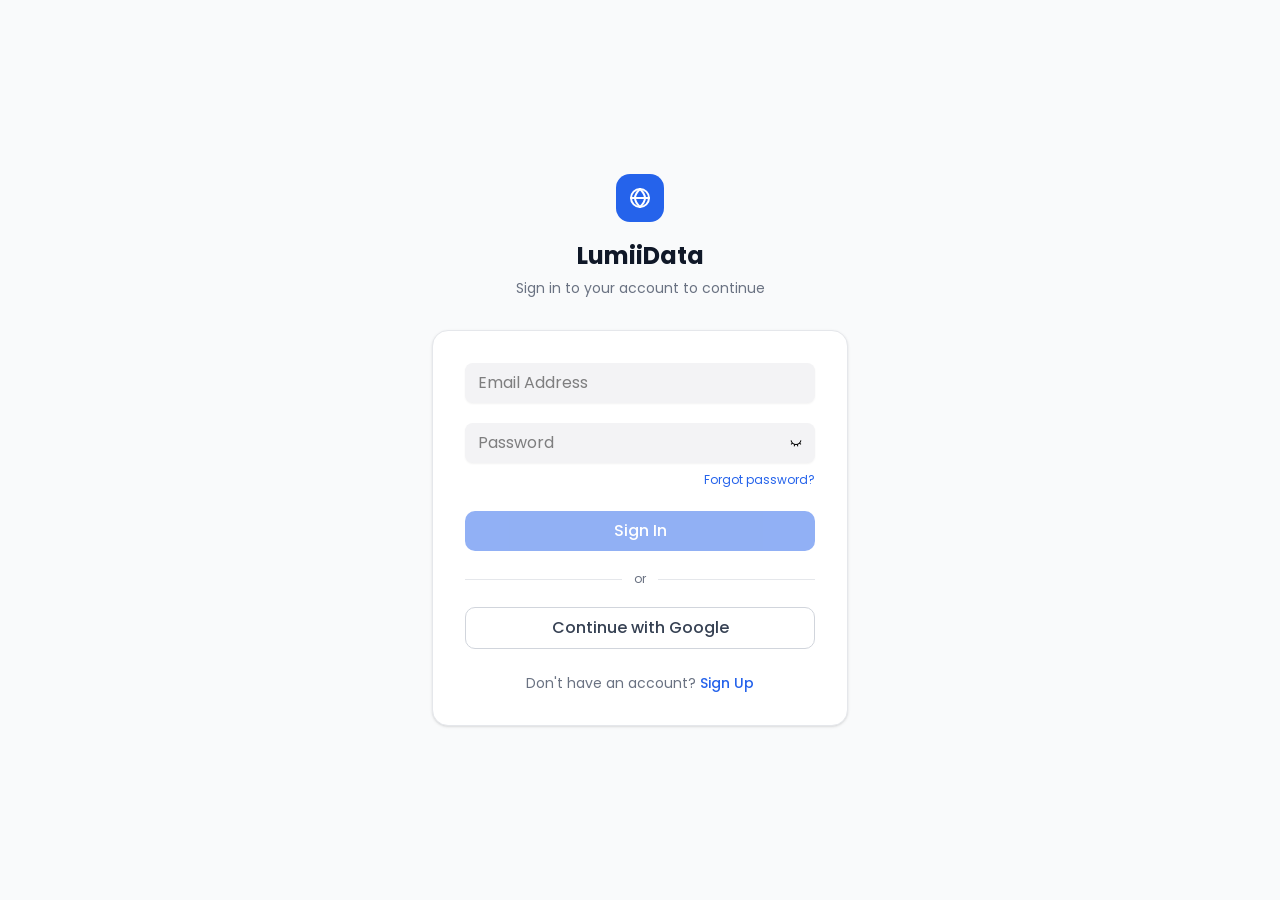
==== commit a1ef5266: "deploy: aro-network/aro-proxy-dashboard@803528e7f97b939ce9eb8e738c2c28ee4c28f680" ====
--- a/index.html
+++ b/index.html
@@ -18,9 +18,9 @@
       }
     })(window.location);
   </script>
-  <title>Lumidata 0327 1750 (Copy)</title>
-  <script type="module" crossorigin src="/assets/index-CWe09ee9.js"></script>
-  <link rel="stylesheet" crossorigin href="/assets/index-2BzP0cq5.css">
+  <title>LumiiData</title>
+  <script type="module" crossorigin src="/assets/index-C_x3wyjz.js"></script>
+  <link rel="stylesheet" crossorigin href="/assets/index-Dt6I4ohs.css">
 </head>
 
 <body>
--- a/assets/index-Dt6I4ohs.css
+++ b/assets/index-Dt6I4ohs.css
@@ -0,0 +1 @@
+@import"https://fonts.googleapis.com/css2?family=Poppins:ital,wght@0,100;0,200;0,300;0,400;0,500;0,600;0,700;0,800;0,900;1,100;1,200;1,300;1,400;1,500;1,600;1,700;1,800;1,900&display=swap";@import"https://fonts.googleapis.com/css2?family=Space+Grotesk:wght@400;500;600;700&display=swap";@import"https://fonts.googleapis.com/css2?family=Funnel+Display:wght@400;500;600;700&display=swap";/*! tailwindcss v4.1.12 | MIT License | https://tailwindcss.com */@layer properties{@supports (((-webkit-hyphens:none)) and (not (margin-trim:inline))) or ((-moz-orient:inline) and (not (color:rgb(from red r g b)))){*,:before,:after,::backdrop{--tw-translate-x:0;--tw-translate-y:0;--tw-translate-z:0;--tw-scale-x:1;--tw-scale-y:1;--tw-scale-z:1;--tw-rotate-x:initial;--tw-rotate-y:initial;--tw-rotate-z:initial;--tw-skew-x:initial;--tw-skew-y:initial;--tw-scroll-snap-strictness:proximity;--tw-space-y-reverse:0;--tw-space-x-reverse:0;--tw-divide-y-reverse:0;--tw-border-style:solid;--tw-gradient-position:initial;--tw-gradient-from:#0000;--tw-gradient-via:#0000;--tw-gradient-to:#0000;--tw-gradient-stops:initial;--tw-gradient-via-stops:initial;--tw-gradient-from-position:0%;--tw-gradient-via-position:50%;--tw-gradient-to-position:100%;--tw-leading:initial;--tw-font-weight:initial;--tw-tracking:initial;--tw-ordinal:initial;--tw-slashed-zero:initial;--tw-numeric-figure:initial;--tw-numeric-spacing:initial;--tw-numeric-fraction:initial;--tw-shadow:0 0 #0000;--tw-shadow-color:initial;--tw-shadow-alpha:100%;--tw-inset-shadow:0 0 #0000;--tw-inset-shadow-color:initial;--tw-inset-shadow-alpha:100%;--tw-ring-color:initial;--tw-ring-shadow:0 0 #0000;--tw-inset-ring-color:initial;--tw-inset-ring-shadow:0 0 #0000;--tw-ring-inset:initial;--tw-ring-offset-width:0px;--tw-ring-offset-color:#fff;--tw-ring-offset-shadow:0 0 #0000;--tw-outline-style:solid;--tw-blur:initial;--tw-brightness:initial;--tw-contrast:initial;--tw-grayscale:initial;--tw-hue-rotate:initial;--tw-invert:initial;--tw-opacity:initial;--tw-saturate:initial;--tw-sepia:initial;--tw-drop-shadow:initial;--tw-drop-shadow-color:initial;--tw-drop-shadow-alpha:100%;--tw-drop-shadow-size:initial;--tw-backdrop-blur:initial;--tw-backdrop-brightness:initial;--tw-backdrop-contrast:initial;--tw-backdrop-grayscale:initial;--tw-backdrop-hue-rotate:initial;--tw-backdrop-invert:initial;--tw-backdrop-opacity:initial;--tw-backdrop-saturate:initial;--tw-backdrop-sepia:initial;--tw-duration:initial;--tw-ease:initial;--tw-content:"";--tw-animation-delay:0s;--tw-animation-direction:normal;--tw-animation-duration:initial;--tw-animation-fill-mode:none;--tw-animation-iteration-count:1;--tw-enter-blur:0;--tw-enter-opacity:1;--tw-enter-rotate:0;--tw-enter-scale:1;--tw-enter-translate-x:0;--tw-enter-translate-y:0;--tw-exit-blur:0;--tw-exit-opacity:1;--tw-exit-rotate:0;--tw-exit-scale:1;--tw-exit-translate-x:0;--tw-exit-translate-y:0}}}@layer theme{:root,:host{--font-sans:ui-sans-serif,system-ui,sans-serif,"Apple Color Emoji","Segoe UI Emoji","Segoe UI Symbol","Noto Color Emoji";--font-mono:ui-monospace,SFMono-Regular,Menlo,Monaco,Consolas,"Liberation Mono","Courier New",monospace;--color-red-50:oklch(97.1% .013 17.38);--color-red-100:oklch(93.6% .032 17.717);--color-red-200:oklch(88.5% .062 18.334);--color-red-500:oklch(63.7% .237 25.331);--color-red-600:oklch(57.7% .245 27.325);--color-red-700:oklch(50.5% .213 27.518);--color-red-800:oklch(44.4% .177 26.899);--color-orange-100:oklch(95.4% .038 75.164);--color-orange-800:oklch(47% .157 37.304);--color-amber-50:oklch(98.7% .022 95.277);--color-amber-100:oklch(96.2% .059 95.617);--color-amber-200:oklch(92.4% .12 95.746);--color-amber-700:oklch(55.5% .163 48.998);--color-amber-800:oklch(47.3% .137 46.201);--color-yellow-50:oklch(98.7% .026 102.212);--color-yellow-100:oklch(97.3% .071 103.193);--color-yellow-200:oklch(94.5% .129 101.54);--color-yellow-600:oklch(68.1% .162 75.834);--color-yellow-800:oklch(47.6% .114 61.907);--color-green-50:oklch(98.2% .018 155.826);--color-green-100:oklch(96.2% .044 156.743);--color-green-200:oklch(92.5% .084 155.995);--color-green-500:oklch(72.3% .219 149.579);--color-green-600:oklch(62.7% .194 149.214);--color-green-700:oklch(52.7% .154 150.069);--color-blue-50:oklch(97% .014 254.604);--color-blue-100:oklch(93.2% .032 255.585);--color-blue-200:oklch(88.2% .059 254.128);--color-blue-500:oklch(62.3% .214 259.815);--color-blue-700:oklch(48.8% .243 264.376);--color-blue-800:oklch(42.4% .199 265.638);--color-blue-900:oklch(37.9% .146 265.522);--color-gray-50:oklch(98.5% .002 247.839);--color-gray-100:oklch(96.7% .003 264.542);--color-gray-200:oklch(92.8% .006 264.531);--color-gray-300:oklch(87.2% .01 258.338);--color-gray-400:oklch(70.7% .022 261.325);--color-gray-500:oklch(55.1% .027 264.364);--color-gray-600:oklch(44.6% .03 256.802);--color-gray-700:oklch(37.3% .034 259.733);--color-gray-800:oklch(27.8% .033 256.848);--color-gray-900:oklch(21% .034 264.665);--color-black:#000;--color-white:#fff;--spacing:.25rem;--container-xs:20rem;--container-sm:24rem;--container-md:28rem;--container-lg:32rem;--container-xl:36rem;--container-2xl:42rem;--container-3xl:48rem;--container-4xl:56rem;--container-5xl:64rem;--container-7xl:80rem;--text-xs:.75rem;--text-xs--line-height:calc(1/.75);--text-sm:.875rem;--text-sm--line-height:calc(1.25/.875);--text-base:1rem;--text-base--line-height: 1.5 ;--text-lg:1.125rem;--text-lg--line-height:calc(1.75/1.125);--text-xl:1.25rem;--text-xl--line-height:calc(1.75/1.25);--text-2xl:1.5rem;--text-2xl--line-height:calc(2/1.5);--text-3xl:1.875rem;--text-3xl--line-height: 1.2 ;--text-4xl:2.25rem;--text-4xl--line-height:calc(2.5/2.25);--font-weight-extralight:200;--font-weight-normal:400;--font-weight-medium:500;--font-weight-semibold:600;--font-weight-bold:700;--font-weight-black:900;--tracking-tight:-.025em;--tracking-wide:.025em;--tracking-widest:.1em;--leading-relaxed:1.625;--radius-xs:.125rem;--radius-2xl:1rem;--ease-in:cubic-bezier(.4,0,1,1);--ease-out:cubic-bezier(0,0,.2,1);--ease-in-out:cubic-bezier(.4,0,.2,1);--animate-spin:spin 1s linear infinite;--animate-pulse:pulse 2s cubic-bezier(.4,0,.6,1)infinite;--blur-sm:8px;--blur-md:12px;--blur-lg:16px;--blur-xl:24px;--aspect-video:16/9;--default-transition-duration:.15s;--default-transition-timing-function:cubic-bezier(.4,0,.2,1);--default-font-family:var(--font-sans);--default-mono-font-family:var(--font-mono);--color-border:var(--border)}}@layer base{*,:after,:before,::backdrop{box-sizing:border-box;border:0 solid;margin:0;padding:0}::file-selector-button{box-sizing:border-box;border:0 solid;margin:0;padding:0}html,:host{-webkit-text-size-adjust:100%;-moz-tab-size:4;tab-size:4;line-height:1.5;font-family:var(--default-font-family,ui-sans-serif,system-ui,sans-serif,"Apple Color Emoji","Segoe UI Emoji","Segoe UI Symbol","Noto Color Emoji");font-feature-settings:var(--default-font-feature-settings,normal);font-variation-settings:var(--default-font-variation-settings,normal);-webkit-tap-highlight-color:transparent}hr{height:0;color:inherit;border-top-width:1px}abbr:where([title]){-webkit-text-decoration:underline dotted;text-decoration:underline dotted}h1,h2,h3,h4,h5,h6{font-size:inherit;font-weight:inherit}a{color:inherit;-webkit-text-decoration:inherit;text-decoration:inherit}b,strong{font-weight:bolder}code,kbd,samp,pre{font-family:var(--default-mono-font-family,ui-monospace,SFMono-Regular,Menlo,Monaco,Consolas,"Liberation Mono","Courier New",monospace);font-feature-settings:var(--default-mono-font-feature-settings,normal);font-variation-settings:var(--default-mono-font-variation-settings,normal);font-size:1em}small{font-size:80%}sub,sup{vertical-align:baseline;font-size:75%;line-height:0;position:relative}sub{bottom:-.25em}sup{top:-.5em}table{text-indent:0;border-color:inherit;border-collapse:collapse}:-moz-focusring{outline:auto}progress{vertical-align:baseline}summary{display:list-item}ol,ul,menu{list-style:none}img,svg,video,canvas,audio,iframe,embed,object{vertical-align:middle;display:block}img,video{max-width:100%;height:auto}button,input,select,optgroup,textarea{font:inherit;font-feature-settings:inherit;font-variation-settings:inherit;letter-spacing:inherit;color:inherit;opacity:1;background-color:#0000;border-radius:0}::file-selector-button{font:inherit;font-feature-settings:inherit;font-variation-settings:inherit;letter-spacing:inherit;color:inherit;opacity:1;background-color:#0000;border-radius:0}:where(select:is([multiple],[size])) optgroup{font-weight:bolder}:where(select:is([multiple],[size])) optgroup option{padding-inline-start:20px}::file-selector-button{margin-inline-end:4px}::placeholder{opacity:1}@supports (not ((-webkit-appearance:-apple-pay-button))) or (contain-intrinsic-size:1px){::placeholder{color:currentColor}@supports (color:color-mix(in lab,red,red)){::placeholder{color:color-mix(in oklab,currentcolor 50%,transparent)}}}textarea{resize:vertical}::-webkit-search-decoration{-webkit-appearance:none}::-webkit-date-and-time-value{min-height:1lh;text-align:inherit}::-webkit-datetime-edit{display:inline-flex}::-webkit-datetime-edit-fields-wrapper{padding:0}::-webkit-datetime-edit{padding-block:0}::-webkit-datetime-edit-year-field{padding-block:0}::-webkit-datetime-edit-month-field{padding-block:0}::-webkit-datetime-edit-day-field{padding-block:0}::-webkit-datetime-edit-hour-field{padding-block:0}::-webkit-datetime-edit-minute-field{padding-block:0}::-webkit-datetime-edit-second-field{padding-block:0}::-webkit-datetime-edit-millisecond-field{padding-block:0}::-webkit-datetime-edit-meridiem-field{padding-block:0}::-webkit-calendar-picker-indicator{line-height:1}:-moz-ui-invalid{box-shadow:none}button,input:where([type=button],[type=reset],[type=submit]){-webkit-appearance:button;-moz-appearance:button;appearance:button}::file-selector-button{-webkit-appearance:button;-moz-appearance:button;appearance:button}::-webkit-inner-spin-button{height:auto}::-webkit-outer-spin-button{height:auto}[hidden]:where(:not([hidden=until-found])){display:none!important}*{border-color:var(--border);outline-color:var(--ring)}@supports (color:color-mix(in lab,red,red)){*{outline-color:color-mix(in oklab,var(--ring)50%,transparent)}}body{background-color:var(--background);color:var(--foreground);font-family:Poppins,sans-serif}html{font-size:var(--font-size)}h1{font-size:var(--text-2xl);font-weight:var(--font-weight-medium);line-height:1.5}h2{font-size:var(--text-xl);font-weight:var(--font-weight-medium);line-height:1.5}h3{font-size:var(--text-lg);font-weight:var(--font-weight-medium);line-height:1.5}h4,label,button{font-size:var(--text-base);font-weight:var(--font-weight-medium);line-height:1.5}input{font-size:var(--text-base);font-weight:var(--font-weight-normal);line-height:1.5}}@layer components;@layer utilities{.pointer-events-auto{pointer-events:auto}.pointer-events-none{pointer-events:none}.invisible{visibility:hidden}.visible{visibility:visible}.sr-only{clip:rect(0,0,0,0);white-space:nowrap;border-width:0;width:1px;height:1px;margin:-1px;padding:0;position:absolute;overflow:hidden}.absolute{position:absolute}.fixed{position:fixed}.relative{position:relative}.static{position:static}.sticky{position:sticky}.inset-0{inset:calc(var(--spacing)*0)}.inset-x-0{inset-inline:calc(var(--spacing)*0)}.inset-y-0{inset-block:calc(var(--spacing)*0)}.start-0{inset-inline-start:calc(var(--spacing)*0)}.start-1\.5{inset-inline-start:calc(var(--spacing)*1.5)}.start-2{inset-inline-start:calc(var(--spacing)*2)}.start-3{inset-inline-start:calc(var(--spacing)*3)}.start-auto{inset-inline-start:auto}.end-1{inset-inline-end:calc(var(--spacing)*1)}.end-1\.5{inset-inline-end:calc(var(--spacing)*1.5)}.end-3{inset-inline-end:calc(var(--spacing)*3)}.end-18{inset-inline-end:calc(var(--spacing)*18)}.end-auto{inset-inline-end:auto}.-top-2{top:calc(var(--spacing)*-2)}.-top-12{top:calc(var(--spacing)*-12)}.-top-px{top:-1px}.top-0{top:calc(var(--spacing)*0)}.top-1{top:calc(var(--spacing)*1)}.top-1\.5{top:calc(var(--spacing)*1.5)}.top-1\/2{top:50%}.top-2{top:calc(var(--spacing)*2)}.top-3{top:calc(var(--spacing)*3)}.top-3\.5{top:calc(var(--spacing)*3.5)}.top-4{top:calc(var(--spacing)*4)}.top-\[1px\]{top:1px}.top-\[5\%\]{top:5%}.top-\[10\%\]{top:10%}.top-\[50\%\]{top:50%}.top-\[60\%\]{top:60%}.top-\[calc\(46\%\)\]{top:46%}.top-\[calc\(100\%_\+_2px\)\]{top:calc(100% + 2px)}.top-\[var\(--navbar-height\)\]{top:var(--navbar-height)}.top-full{top:100%}.-right-2{right:calc(var(--spacing)*-2)}.-right-12{right:calc(var(--spacing)*-12)}.-right-px{right:-1px}.right-0{right:calc(var(--spacing)*0)}.right-1{right:calc(var(--spacing)*1)}.right-2{right:calc(var(--spacing)*2)}.right-3{right:calc(var(--spacing)*3)}.right-4{right:calc(var(--spacing)*4)}.right-\[5\%\]{right:5%}.right-\[10\%\]{right:10%}.-bottom-12{bottom:calc(var(--spacing)*-12)}.bottom-0{bottom:calc(var(--spacing)*0)}.bottom-\[5\%\]{bottom:5%}.bottom-\[10\%\]{bottom:10%}.-left-12{left:calc(var(--spacing)*-12)}.left-0{left:calc(var(--spacing)*0)}.left-1{left:calc(var(--spacing)*1)}.left-1\/2{left:50%}.left-2{left:calc(var(--spacing)*2)}.left-\[5\%\]{left:5%}.left-\[10\%\]{left:10%}.left-\[50\%\]{left:50%}.left-\[calc\(37\.5\%\)\]{left:37.5%}.isolate{isolation:isolate}.-z-30{z-index:-30}.z-0{z-index:0}.z-10{z-index:10}.z-20{z-index:20}.z-30{z-index:30}.z-40{z-index:40}.z-50{z-index:50}.z-\[1\]{z-index:1}.z-\[100\]{z-index:100}.order-1{order:1}.order-2{order:2}.order-3{order:3}.col-start-2{grid-column-start:2}.-m-2{margin:calc(var(--spacing)*-2)}.-m-2\.5{margin:calc(var(--spacing)*-2.5)}.m-0{margin:calc(var(--spacing)*0)}.-mx-1{margin-inline:calc(var(--spacing)*-1)}.-mx-2{margin-inline:calc(var(--spacing)*-2)}.mx-0{margin-inline:calc(var(--spacing)*0)}.mx-1{margin-inline:calc(var(--spacing)*1)}.mx-2{margin-inline:calc(var(--spacing)*2)}.mx-3\.5{margin-inline:calc(var(--spacing)*3.5)}.mx-4{margin-inline:calc(var(--spacing)*4)}.mx-\[calc\(\(theme\(spacing\.5\)-theme\(spacing\.1\)\)\/2\)\]{margin-inline:.5rem}.mx-\[calc\(\(theme\(spacing\.6\)-theme\(spacing\.3\)\)\/2\)\]{margin-inline:.375rem}.mx-\[calc\(\(theme\(spacing\.7\)-theme\(spacing\.5\)\)\/2\)\]{margin-inline:.25rem}.mx-auto{margin-inline:auto}.my-0{margin-block:calc(var(--spacing)*0)}.my-0\.5{margin-block:calc(var(--spacing)*.5)}.my-1{margin-block:calc(var(--spacing)*1)}.my-5{margin-block:calc(var(--spacing)*5)}.my-16{margin-block:calc(var(--spacing)*16)}.my-\[calc\(\(theme\(spacing\.5\)-theme\(spacing\.1\)\)\/2\)\]{margin-block:.5rem}.my-\[calc\(\(theme\(spacing\.6\)-theme\(spacing\.3\)\)\/2\)\]{margin-block:.375rem}.my-\[calc\(\(theme\(spacing\.7\)-theme\(spacing\.5\)\)\/2\)\]{margin-block:.25rem}.my-auto{margin-block:auto}.-ms-2{margin-inline-start:calc(var(--spacing)*-2)}.ms-2{margin-inline-start:calc(var(--spacing)*2)}.ms-3{margin-inline-start:calc(var(--spacing)*3)}.me-2{margin-inline-end:calc(var(--spacing)*2)}.me-4{margin-inline-end:calc(var(--spacing)*4)}.-mt-4{margin-top:calc(var(--spacing)*-4)}.mt-0\.5{margin-top:calc(var(--spacing)*.5)}.mt-1{margin-top:calc(var(--spacing)*1)}.mt-1\.5{margin-top:calc(var(--spacing)*1.5)}.mt-2{margin-top:calc(var(--spacing)*2)}.mt-3{margin-top:calc(var(--spacing)*3)}.mt-4{margin-top:calc(var(--spacing)*4)}.mt-6{margin-top:calc(var(--spacing)*6)}.mt-\[4px\]{margin-top:4px}.mt-auto{margin-top:auto}.-mr-2{margin-right:calc(var(--spacing)*-2)}.mr-2{margin-right:calc(var(--spacing)*2)}.mr-\[0px\]{margin-right:0}.-mb-px{margin-bottom:-1px}.mb-0{margin-bottom:calc(var(--spacing)*0)}.mb-0\.5{margin-bottom:calc(var(--spacing)*.5)}.mb-1{margin-bottom:calc(var(--spacing)*1)}.mb-1\.5{margin-bottom:calc(var(--spacing)*1.5)}.mb-2{margin-bottom:calc(var(--spacing)*2)}.mb-3{margin-bottom:calc(var(--spacing)*3)}.mb-4{margin-bottom:calc(var(--spacing)*4)}.mb-5{margin-bottom:calc(var(--spacing)*5)}.mb-6{margin-bottom:calc(var(--spacing)*6)}.mb-8{margin-bottom:calc(var(--spacing)*8)}.mb-\[0px\]{margin-bottom:0}.mb-px{margin-bottom:1px}.-ml-4{margin-left:calc(var(--spacing)*-4)}.ml-1{margin-left:calc(var(--spacing)*1)}.ml-4{margin-left:calc(var(--spacing)*4)}.ml-\[12px\]{margin-left:12px}.ml-\[20px\]{margin-left:20px}.ml-auto{margin-left:auto}.box-border{box-sizing:border-box}.box-content{box-sizing:content-box}.line-clamp-1{-webkit-line-clamp:1;-webkit-box-orient:vertical;display:-webkit-box;overflow:hidden}.block{display:block}.flex{display:flex}.grid{display:grid}.hidden{display:none}.inline-block{display:inline-block}.inline-flex{display:inline-flex}.inline-grid{display:inline-grid}.table{display:table}.table-caption{display:table-caption}.table-cell{display:table-cell}.table-row{display:table-row}.field-sizing-content{field-sizing:content}.aspect-square{aspect-ratio:1}.aspect-video{aspect-ratio:var(--aspect-video)}.size-1{width:calc(var(--spacing)*1);height:calc(var(--spacing)*1)}.size-1\.5{width:calc(var(--spacing)*1.5);height:calc(var(--spacing)*1.5)}.size-2{width:calc(var(--spacing)*2);height:calc(var(--spacing)*2)}.size-2\.5{width:calc(var(--spacing)*2.5);height:calc(var(--spacing)*2.5)}.size-3{width:calc(var(--spacing)*3);height:calc(var(--spacing)*3)}.size-3\.5{width:calc(var(--spacing)*3.5);height:calc(var(--spacing)*3.5)}.size-4{width:calc(var(--spacing)*4);height:calc(var(--spacing)*4)}.size-7{width:calc(var(--spacing)*7);height:calc(var(--spacing)*7)}.size-8{width:calc(var(--spacing)*8);height:calc(var(--spacing)*8)}.size-9{width:calc(var(--spacing)*9);height:calc(var(--spacing)*9)}.size-10{width:calc(var(--spacing)*10);height:calc(var(--spacing)*10)}.size-\[14px\]{width:14px;height:14px}.size-\[28px\]{width:28px;height:28px}.size-full{width:100%;height:100%}.\!h-auto{height:auto!important}.h-\(--visual-viewport-height\){height:var(--visual-viewport-height)}.h-1{height:calc(var(--spacing)*1)}.h-1\.5{height:calc(var(--spacing)*1.5)}.h-2{height:calc(var(--spacing)*2)}.h-2\.5{height:calc(var(--spacing)*2.5)}.h-3{height:calc(var(--spacing)*3)}.h-3\.5{height:calc(var(--spacing)*3.5)}.h-4{height:calc(var(--spacing)*4)}.h-5{height:calc(var(--spacing)*5)}.h-6{height:calc(var(--spacing)*6)}.h-7{height:calc(var(--spacing)*7)}.h-8{height:calc(var(--spacing)*8)}.h-9{height:calc(var(--spacing)*9)}.h-10{height:calc(var(--spacing)*10)}.h-12{height:calc(var(--spacing)*12)}.h-14{height:calc(var(--spacing)*14)}.h-16{height:calc(var(--spacing)*16)}.h-40{height:calc(var(--spacing)*40)}.h-\[1\.15rem\]{height:1.15rem}.h-\[2px\]{height:2px}.h-\[6px\]{height:6px}.h-\[8\%\]{height:8%}.h-\[11px\]{height:11px}.h-\[14px\]{height:14px}.h-\[20px\]{height:20px}.h-\[28px\]{height:28px}.h-\[30px\]{height:30px}.h-\[32px\]{height:32px}.h-\[38px\]{height:38px}.h-\[46px\]{height:46px}.h-\[50\%\]{height:50%}.h-\[50px\]{height:50px}.h-\[100dvh\]{height:100dvh}.h-\[calc\(100\%-1px\)\]{height:calc(100% - 1px)}.h-\[calc\(100dvh_-_var\(--navbar-height\)\)\]{height:calc(100dvh - var(--navbar-height))}.h-\[var\(--navbar-height\)\]{height:var(--navbar-height)}.h-\[var\(--picker-height\)\]{height:var(--picker-height)}.h-\[var\(--radix-navigation-menu-viewport-height\)\]{height:var(--radix-navigation-menu-viewport-height)}.h-\[var\(--radix-select-trigger-height\)\]{height:var(--radix-select-trigger-height)}.h-auto{height:auto}.h-fit{height:fit-content}.h-full{height:100%}.h-px{height:1px}.h-screen{height:100vh}.h-svh{height:100svh}.max-h-\(--radix-context-menu-content-available-height\){max-height:var(--radix-context-menu-content-available-height)}.max-h-\(--radix-dropdown-menu-content-available-height\){max-height:var(--radix-dropdown-menu-content-available-height)}.max-h-\(--radix-select-content-available-height\){max-height:var(--radix-select-content-available-height)}.max-h-\[20rem\]{max-height:20rem}.max-h-\[24rem\]{max-height:24rem}.max-h-\[28rem\]{max-height:28rem}.max-h-\[32rem\]{max-height:32rem}.max-h-\[36rem\]{max-height:36rem}.max-h-\[42rem\]{max-height:42rem}.max-h-\[48rem\]{max-height:48rem}.max-h-\[56rem\]{max-height:56rem}.max-h-\[64rem\]{max-height:64rem}.max-h-\[300px\]{max-height:300px}.max-h-\[320px\]{max-height:320px}.max-h-\[400px\]{max-height:400px}.max-h-\[500px\]{max-height:500px}.max-h-\[600px\]{max-height:600px}.max-h-\[calc\(100\%_-_8rem\)\]{max-height:calc(100% - 8rem)}.max-h-\[none\]{max-height:none}.max-h-full{max-height:100%}.min-h-0{min-height:calc(var(--spacing)*0)}.min-h-3{min-height:calc(var(--spacing)*3)}.min-h-3\.5{min-height:calc(var(--spacing)*3.5)}.min-h-4{min-height:calc(var(--spacing)*4)}.min-h-5{min-height:calc(var(--spacing)*5)}.min-h-6{min-height:calc(var(--spacing)*6)}.min-h-7{min-height:calc(var(--spacing)*7)}.min-h-8{min-height:calc(var(--spacing)*8)}.min-h-10{min-height:calc(var(--spacing)*10)}.min-h-12{min-height:calc(var(--spacing)*12)}.min-h-14{min-height:calc(var(--spacing)*14)}.min-h-16{min-height:calc(var(--spacing)*16)}.min-h-\[32px\]{min-height:32px}.min-h-\[100dvh\]{min-height:100dvh}.min-h-full{min-height:100%}.min-h-screen{min-height:100vh}.min-h-svh{min-height:100svh}.w-\(--sidebar-width\){width:var(--sidebar-width)}.w-0{width:calc(var(--spacing)*0)}.w-1{width:calc(var(--spacing)*1)}.w-1\.5{width:calc(var(--spacing)*1.5)}.w-2{width:calc(var(--spacing)*2)}.w-2\.5{width:calc(var(--spacing)*2.5)}.w-3{width:calc(var(--spacing)*3)}.w-3\.5{width:calc(var(--spacing)*3.5)}.w-3\/4{width:75%}.w-4{width:calc(var(--spacing)*4)}.w-5{width:calc(var(--spacing)*5)}.w-6{width:calc(var(--spacing)*6)}.w-7{width:calc(var(--spacing)*7)}.w-8{width:calc(var(--spacing)*8)}.w-9{width:calc(var(--spacing)*9)}.w-10{width:calc(var(--spacing)*10)}.w-12{width:calc(var(--spacing)*12)}.w-14{width:calc(var(--spacing)*14)}.w-16{width:calc(var(--spacing)*16)}.w-60{width:calc(var(--spacing)*60)}.w-64{width:calc(var(--spacing)*64)}.w-72{width:calc(var(--spacing)*72)}.w-\[6px\]{width:6px}.w-\[10\%\]{width:10%}.w-\[11px\]{width:11px}.w-\[12\%\]{width:12%}.w-\[14\%\]{width:14%}.w-\[14px\]{width:14px}.w-\[18\%\]{width:18%}.w-\[20\%\]{width:20%}.w-\[25\%\]{width:25%}.w-\[32px\]{width:32px}.w-\[70px\]{width:70px}.w-\[80\%\]{width:80%}.w-\[100px\]{width:100px}.w-\[272px\]{width:272px}.w-\[420px\]{width:420px}.w-\[calc\(100\%_-_16px\)\]{width:calc(100% - 16px)}.w-\[calc\(100\%_-theme\(spacing\.6\)\)\]{width:calc(100% - 1.5rem)}.w-\[calc\(var\(--visible-months\)_\*_var\(--calendar-width\)\)\]{width:calc(var(--visible-months)*var(--calendar-width))}.w-auto{width:auto}.w-fit{width:fit-content}.w-full{width:100%}.w-max{width:max-content}.w-px{width:1px}.w-screen{width:100vw}.max-w-\(--skeleton-width\){max-width:var(--skeleton-width)}.max-w-2xl{max-width:var(--container-2xl)}.max-w-3xl{max-width:var(--container-3xl)}.max-w-4xl{max-width:var(--container-4xl)}.max-w-5xl{max-width:var(--container-5xl)}.max-w-7xl{max-width:var(--container-7xl)}.max-w-\[270px\]{max-width:270px}.max-w-\[640px\]{max-width:640px}.max-w-\[768px\]{max-width:768px}.max-w-\[1024px\]{max-width:1024px}.max-w-\[1280px\]{max-width:1280px}.max-w-\[1536px\]{max-width:1536px}.max-w-\[calc\(100\%-2rem\)\]{max-width:calc(100% - 2rem)}.max-w-\[none\]{max-width:none}.max-w-fit{max-width:fit-content}.max-w-full{max-width:100%}.max-w-lg{max-width:var(--container-lg)}.max-w-max{max-width:max-content}.max-w-md{max-width:var(--container-md)}.max-w-sm{max-width:var(--container-sm)}.max-w-xl{max-width:var(--container-xl)}.max-w-xs{max-width:var(--container-xs)}.min-w-0{min-width:calc(var(--spacing)*0)}.min-w-3{min-width:calc(var(--spacing)*3)}.min-w-3\.5{min-width:calc(var(--spacing)*3.5)}.min-w-4{min-width:calc(var(--spacing)*4)}.min-w-5{min-width:calc(var(--spacing)*5)}.min-w-6{min-width:calc(var(--spacing)*6)}.min-w-7{min-width:calc(var(--spacing)*7)}.min-w-8{min-width:calc(var(--spacing)*8)}.min-w-9{min-width:calc(var(--spacing)*9)}.min-w-10{min-width:calc(var(--spacing)*10)}.min-w-12{min-width:calc(var(--spacing)*12)}.min-w-16{min-width:calc(var(--spacing)*16)}.min-w-20{min-width:calc(var(--spacing)*20)}.min-w-24{min-width:calc(var(--spacing)*24)}.min-w-40{min-width:calc(var(--spacing)*40)}.min-w-\[8rem\]{min-width:8rem}.min-w-\[12rem\]{min-width:12rem}.min-w-\[200px\]{min-width:200px}.min-w-\[var\(--radix-select-trigger-width\)\]{min-width:var(--radix-select-trigger-width)}.min-w-full{min-width:100%}.min-w-max{min-width:max-content}.min-w-min{min-width:min-content}.flex-1{flex:1}.flex-auto{flex:auto}.flex-initial{flex:0 auto}.flex-none{flex:none}.flex-shrink-0,.shrink-0{flex-shrink:0}.flex-grow,.grow{flex-grow:1}.grow-0{flex-grow:0}.basis-0{flex-basis:calc(var(--spacing)*0)}.basis-full{flex-basis:100%}.table-auto{table-layout:auto}.table-fixed{table-layout:fixed}.caption-bottom{caption-side:bottom}.border-collapse{border-collapse:collapse}.\[transform-origin\:var\(--trigger-anchor-point\)\]{transform-origin:var(--trigger-anchor-point)}.origin-\(--radix-context-menu-content-transform-origin\){transform-origin:var(--radix-context-menu-content-transform-origin)}.origin-\(--radix-dropdown-menu-content-transform-origin\){transform-origin:var(--radix-dropdown-menu-content-transform-origin)}.origin-\(--radix-hover-card-content-transform-origin\){transform-origin:var(--radix-hover-card-content-transform-origin)}.origin-\(--radix-menubar-content-transform-origin\){transform-origin:var(--radix-menubar-content-transform-origin)}.origin-\(--radix-popover-content-transform-origin\){transform-origin:var(--radix-popover-content-transform-origin)}.origin-\(--radix-select-content-transform-origin\){transform-origin:var(--radix-select-content-transform-origin)}.origin-\(--radix-tooltip-content-transform-origin\){transform-origin:var(--radix-tooltip-content-transform-origin)}.origin-center{transform-origin:50%}.origin-left{transform-origin:0}.origin-right{transform-origin:100%}.origin-top{transform-origin:top}.origin-top-left{transform-origin:0 0}.-translate-x-1\/2{--tw-translate-x: -50% ;translate:var(--tw-translate-x)var(--tw-translate-y)}.-translate-x-px{--tw-translate-x:-1px;translate:var(--tw-translate-x)var(--tw-translate-y)}.translate-x-1{--tw-translate-x:calc(var(--spacing)*1);translate:var(--tw-translate-x)var(--tw-translate-y)}.translate-x-1\/2{--tw-translate-x: 50% ;translate:var(--tw-translate-x)var(--tw-translate-y)}.translate-x-\[-50\%\]{--tw-translate-x:-50%;translate:var(--tw-translate-x)var(--tw-translate-y)}.translate-x-px{--tw-translate-x:1px;translate:var(--tw-translate-x)var(--tw-translate-y)}.-translate-y-1{--tw-translate-y:calc(var(--spacing)*-1);translate:var(--tw-translate-x)var(--tw-translate-y)}.-translate-y-1\/2{--tw-translate-y: -50% ;translate:var(--tw-translate-x)var(--tw-translate-y)}.translate-y-0\.5{--tw-translate-y:calc(var(--spacing)*.5);translate:var(--tw-translate-x)var(--tw-translate-y)}.translate-y-1{--tw-translate-y:calc(var(--spacing)*1);translate:var(--tw-translate-x)var(--tw-translate-y)}.translate-y-1\/2,.translate-y-2\/4{--tw-translate-y: 50% ;translate:var(--tw-translate-x)var(--tw-translate-y)}.translate-y-3\/4{--tw-translate-y: 75% ;translate:var(--tw-translate-x)var(--tw-translate-y)}.translate-y-\[-50\%\]{--tw-translate-y:-50%;translate:var(--tw-translate-x)var(--tw-translate-y)}.translate-y-\[calc\(-50\%_-_2px\)\]{--tw-translate-y: calc(-50% - 2px) ;translate:var(--tw-translate-x)var(--tw-translate-y)}.scale-0{--tw-scale-x:0%;--tw-scale-y:0%;--tw-scale-z:0%;scale:var(--tw-scale-x)var(--tw-scale-y)}.scale-50{--tw-scale-x:50%;--tw-scale-y:50%;--tw-scale-z:50%;scale:var(--tw-scale-x)var(--tw-scale-y)}.scale-90{--tw-scale-x:90%;--tw-scale-y:90%;--tw-scale-z:90%;scale:var(--tw-scale-x)var(--tw-scale-y)}.scale-100{--tw-scale-x:100%;--tw-scale-y:100%;--tw-scale-z:100%;scale:var(--tw-scale-x)var(--tw-scale-y)}.scale-105{--tw-scale-x:105%;--tw-scale-y:105%;--tw-scale-z:105%;scale:var(--tw-scale-x)var(--tw-scale-y)}.rotate-0{rotate:none}.rotate-45{rotate:45deg}.rotate-90{rotate:90deg}.rotate-180{rotate:180deg}.transform{transform:var(--tw-rotate-x,)var(--tw-rotate-y,)var(--tw-rotate-z,)var(--tw-skew-x,)var(--tw-skew-y,)}.transform-gpu{transform:translateZ(0)var(--tw-rotate-x,)var(--tw-rotate-y,)var(--tw-rotate-z,)var(--tw-skew-x,)var(--tw-skew-y,)}.animate-\[appearance-in_1s_infinite\]{animation:1s infinite appearance-in}.animate-caret-blink{animation:1.25s ease-out infinite caret-blink}.animate-in{animation:enter var(--tw-animation-duration,var(--tw-duration,.15s))var(--tw-ease,ease)var(--tw-animation-delay,0s)var(--tw-animation-iteration-count,1)var(--tw-animation-direction,normal)var(--tw-animation-fill-mode,none)}.animate-none{animation:none}.animate-pulse{animation:var(--animate-pulse)}.animate-spin{animation:var(--animate-spin)}.cursor-default{cursor:default}.cursor-grab{cursor:grab}.cursor-not-allowed{cursor:not-allowed}.cursor-pointer{cursor:pointer}.cursor-text{cursor:text}.touch-none{touch-action:none}.resize-none{resize:none}.snap-y{scroll-snap-type:y var(--tw-scroll-snap-strictness)}.snap-mandatory{--tw-scroll-snap-strictness:mandatory}.snap-center{scroll-snap-align:center}.scroll-my-1{scroll-margin-block:calc(var(--spacing)*1)}.scroll-py-1{scroll-padding-block:calc(var(--spacing)*1)}.scroll-py-6{scroll-padding-block:calc(var(--spacing)*6)}.list-none{list-style-type:none}.appearance-auto{-webkit-appearance:auto;-moz-appearance:auto;appearance:auto}.appearance-none{-webkit-appearance:none;-moz-appearance:none;appearance:none}.grid-cols-1{grid-template-columns:repeat(1,minmax(0,1fr))}.grid-cols-2{grid-template-columns:repeat(2,minmax(0,1fr))}.grid-cols-3{grid-template-columns:repeat(3,minmax(0,1fr))}.grid-cols-4{grid-template-columns:repeat(4,minmax(0,1fr))}.grid-cols-5{grid-template-columns:repeat(5,minmax(0,1fr))}.grid-cols-\[0_1fr\]{grid-template-columns:0 1fr}.grid-cols-\[1fr_auto\]{grid-template-columns:1fr auto}.grid-cols-\[55\%_45\%\]{grid-template-columns:55% 45%}.grid-cols-\[60\%_40\%\]{grid-template-columns:60% 40%}.flex-col{flex-direction:column}.flex-col-reverse{flex-direction:column-reverse}.flex-row{flex-direction:row}.flex-row-reverse{flex-direction:row-reverse}.flex-nowrap{flex-wrap:nowrap}.flex-wrap{flex-wrap:wrap}.place-content-center{place-content:center}.place-items-center{place-items:center}.content-stretch{align-content:stretch}.items-center{align-items:center}.items-end{align-items:flex-end}.items-start{align-items:flex-start}.items-stretch{align-items:stretch}.justify-between{justify-content:space-between}.justify-center{justify-content:center}.justify-end{justify-content:flex-end}.justify-start{justify-content:flex-start}.justify-items-start{justify-items:start}.\!gap-0{gap:calc(var(--spacing)*0)!important}.gap-0{gap:calc(var(--spacing)*0)}.gap-0\.5{gap:calc(var(--spacing)*.5)}.gap-1{gap:calc(var(--spacing)*1)}.gap-1\.5{gap:calc(var(--spacing)*1.5)}.gap-2{gap:calc(var(--spacing)*2)}.gap-3{gap:calc(var(--spacing)*3)}.gap-4{gap:calc(var(--spacing)*4)}.gap-5{gap:calc(var(--spacing)*5)}.gap-6{gap:calc(var(--spacing)*6)}.gap-\[4px\]{gap:4px}.gap-\[6px\]{gap:6px}.gap-\[10px\]{gap:10px}.gap-\[32px\]{gap:32px}:where(.space-y-0\.5>:not(:last-child)){--tw-space-y-reverse:0;margin-block-start:calc(calc(var(--spacing)*.5)*var(--tw-space-y-reverse));margin-block-end:calc(calc(var(--spacing)*.5)*calc(1 - var(--tw-space-y-reverse)))}:where(.space-y-1>:not(:last-child)){--tw-space-y-reverse:0;margin-block-start:calc(calc(var(--spacing)*1)*var(--tw-space-y-reverse));margin-block-end:calc(calc(var(--spacing)*1)*calc(1 - var(--tw-space-y-reverse)))}:where(.space-y-2>:not(:last-child)){--tw-space-y-reverse:0;margin-block-start:calc(calc(var(--spacing)*2)*var(--tw-space-y-reverse));margin-block-end:calc(calc(var(--spacing)*2)*calc(1 - var(--tw-space-y-reverse)))}:where(.space-y-3>:not(:last-child)){--tw-space-y-reverse:0;margin-block-start:calc(calc(var(--spacing)*3)*var(--tw-space-y-reverse));margin-block-end:calc(calc(var(--spacing)*3)*calc(1 - var(--tw-space-y-reverse)))}:where(.space-y-4>:not(:last-child)){--tw-space-y-reverse:0;margin-block-start:calc(calc(var(--spacing)*4)*var(--tw-space-y-reverse));margin-block-end:calc(calc(var(--spacing)*4)*calc(1 - var(--tw-space-y-reverse)))}:where(.space-y-5>:not(:last-child)){--tw-space-y-reverse:0;margin-block-start:calc(calc(var(--spacing)*5)*var(--tw-space-y-reverse));margin-block-end:calc(calc(var(--spacing)*5)*calc(1 - var(--tw-space-y-reverse)))}:where(.space-y-6>:not(:last-child)){--tw-space-y-reverse:0;margin-block-start:calc(calc(var(--spacing)*6)*var(--tw-space-y-reverse));margin-block-end:calc(calc(var(--spacing)*6)*calc(1 - var(--tw-space-y-reverse)))}.gap-x-0{column-gap:calc(var(--spacing)*0)}.gap-x-0\.5{column-gap:calc(var(--spacing)*.5)}.gap-x-1{column-gap:calc(var(--spacing)*1)}.gap-x-2{column-gap:calc(var(--spacing)*2)}.gap-x-4{column-gap:calc(var(--spacing)*4)}.gap-x-6{column-gap:calc(var(--spacing)*6)}:where(.space-x-0\.5>:not(:last-child)){--tw-space-x-reverse:0;margin-inline-start:calc(calc(var(--spacing)*.5)*var(--tw-space-x-reverse));margin-inline-end:calc(calc(var(--spacing)*.5)*calc(1 - var(--tw-space-x-reverse)))}:where(.space-x-1>:not(:last-child)){--tw-space-x-reverse:0;margin-inline-start:calc(calc(var(--spacing)*1)*var(--tw-space-x-reverse));margin-inline-end:calc(calc(var(--spacing)*1)*calc(1 - var(--tw-space-x-reverse)))}.gap-y-0{row-gap:calc(var(--spacing)*0)}.gap-y-0\.5{row-gap:calc(var(--spacing)*.5)}.gap-y-1\.5{row-gap:calc(var(--spacing)*1.5)}.gap-y-2{row-gap:calc(var(--spacing)*2)}:where(.divide-y>:not(:last-child)){--tw-divide-y-reverse:0;border-bottom-style:var(--tw-border-style);border-top-style:var(--tw-border-style);border-top-width:calc(1px*var(--tw-divide-y-reverse));border-bottom-width:calc(1px*calc(1 - var(--tw-divide-y-reverse)))}:where(.divide-gray-200>:not(:last-child)){border-color:var(--color-gray-200)}.self-center{align-self:center}.truncate{text-overflow:ellipsis;white-space:nowrap;overflow:hidden}.overflow-auto{overflow:auto}.overflow-clip{overflow:clip}.overflow-hidden{overflow:hidden}.overflow-visible{overflow:visible}.overflow-x-auto{overflow-x:auto}.overflow-x-hidden{overflow-x:hidden}.overflow-x-scroll{overflow-x:scroll}.overflow-y-auto{overflow-y:auto}.overflow-y-hidden{overflow-y:hidden}.overflow-y-scroll{overflow-y:scroll}.\!rounded-none{border-radius:0!important}.rounded{border-radius:.25rem}.rounded-2xl{border-radius:var(--radius-2xl)}.rounded-\[2px\]{border-radius:2px}.rounded-\[4px\]{border-radius:4px}.rounded-\[7px\]{border-radius:7px}.rounded-\[8px\]{border-radius:8px}.rounded-\[10px\]{border-radius:10px}.rounded-\[14px\]{border-radius:14px}.rounded-\[calc\(var\(--heroui-radius-large\)\/1\.5\)\]{border-radius:calc(var(--heroui-radius-large)/1.5)}.rounded-\[calc\(var\(--heroui-radius-medium\)\*0\.5\)\]{border-radius:calc(var(--heroui-radius-medium)*.5)}.rounded-\[calc\(var\(--heroui-radius-medium\)\*0\.6\)\]{border-radius:calc(var(--heroui-radius-medium)*.6)}.rounded-\[calc\(var\(--heroui-radius-medium\)\*0\.7\)\]{border-radius:calc(var(--heroui-radius-medium)*.7)}.rounded-\[calc\(var\(--heroui-radius-medium\)\/2\)\]{border-radius:calc(var(--heroui-radius-medium)/2)}.rounded-\[calc\(var\(--heroui-radius-small\)\/2\)\]{border-radius:calc(var(--heroui-radius-small)/2)}.rounded-\[inherit\]{border-radius:inherit}.rounded-full{border-radius:3.40282e38px}.rounded-lg{border-radius:var(--radius)}.rounded-md{border-radius:calc(var(--radius) - 2px)}.rounded-none{border-radius:0}.rounded-sm{border-radius:calc(var(--radius) - 4px)}.rounded-xl{border-radius:calc(var(--radius) + 4px)}.rounded-xs{border-radius:var(--radius-xs)}.\!rounded-s-none{border-start-start-radius:0!important;border-end-start-radius:0!important}.\!rounded-e-none{border-start-end-radius:0!important;border-end-end-radius:0!important}.rounded-t-none{border-top-left-radius:0;border-top-right-radius:0}.rounded-l-none{border-top-left-radius:0;border-bottom-left-radius:0}.rounded-tl-sm{border-top-left-radius:calc(var(--radius) - 4px)}.rounded-r-none{border-top-right-radius:0;border-bottom-right-radius:0}.rounded-b-none{border-bottom-right-radius:0;border-bottom-left-radius:0}.border{border-style:var(--tw-border-style);border-width:1px}.border-0{border-style:var(--tw-border-style);border-width:0}.border-1{border-style:var(--tw-border-style);border-width:1px}.border-2{border-style:var(--tw-border-style);border-width:2px}.border-3{border-style:var(--tw-border-style);border-width:3px}.border-\[1\.5px\]{border-style:var(--tw-border-style);border-width:1.5px}.border-x-\[calc\(theme\(spacing\.5\)\/2\)\]{border-inline-style:var(--tw-border-style);border-inline-width:.625rem}.border-x-\[calc\(theme\(spacing\.6\)\/2\)\]{border-inline-style:var(--tw-border-style);border-inline-width:.75rem}.border-x-\[calc\(theme\(spacing\.7\)\/2\)\]{border-inline-style:var(--tw-border-style);border-inline-width:.875rem}.border-y{border-block-style:var(--tw-border-style);border-block-width:1px}.border-y-\[calc\(theme\(spacing\.5\)\/2\)\]{border-block-style:var(--tw-border-style);border-block-width:.625rem}.border-y-\[calc\(theme\(spacing\.6\)\/2\)\]{border-block-style:var(--tw-border-style);border-block-width:.75rem}.border-y-\[calc\(theme\(spacing\.7\)\/2\)\]{border-block-style:var(--tw-border-style);border-block-width:.875rem}.border-t{border-top-style:var(--tw-border-style);border-top-width:1px}.border-r{border-right-style:var(--tw-border-style);border-right-width:1px}.border-b{border-bottom-style:var(--tw-border-style);border-bottom-width:1px}.border-b-2{border-bottom-style:var(--tw-border-style);border-bottom-width:2px}.border-l{border-left-style:var(--tw-border-style);border-left-width:1px}.\!border-none{--tw-border-style:none!important;border-style:none!important}.border-dashed{--tw-border-style:dashed;border-style:dashed}.border-dotted{--tw-border-style:dotted;border-style:dotted}.border-none{--tw-border-style:none;border-style:none}.border-solid{--tw-border-style:solid;border-style:solid}.border-\(--color-border\){border-color:var(--color-border)}.border-\[\#00A63E\]{border-color:#00a63e}.border-\[\#2563eb\]{border-color:#2563eb}.border-\[\#BBF7D0\]{border-color:#bbf7d0}.border-\[\#D1D5DC\]{border-color:#d1d5dc}.border-\[\#E5E7EB\]{border-color:#e5e7eb}.border-\[\#F3F4F6\]{border-color:#f3f4f6}.border-\[\#FFA2A2\]{border-color:#ffa2a2}.border-\[\#FFD6A8\]{border-color:#ffd6a8}.border-\[\#ececec\]{border-color:#ececec}.border-\[transparent\]{border-color:#0000}.border-amber-200{border-color:var(--color-amber-200)}.border-background{border-color:var(--background)}.border-blue-200{border-color:var(--color-blue-200)}.border-border\/50{border-color:var(--border)}@supports (color:color-mix(in lab,red,red)){.border-border\/50{border-color:color-mix(in oklab,var(--border)50%,transparent)}}.border-foreground{border-color:var(--foreground)}.border-gray-200{border-color:var(--color-gray-200)}.border-gray-300{border-color:var(--color-gray-300)}.border-green-200{border-color:var(--color-green-200)}.border-green-500{border-color:var(--color-green-500)}.border-input{border-color:var(--input)}.border-primary{border-color:var(--primary)}.border-red-200{border-color:var(--color-red-200)}.border-red-500{border-color:var(--color-red-500)}.border-secondary{border-color:var(--secondary)}.border-sidebar-border{border-color:var(--sidebar-border)}.border-success{border-color:var(--success)}.border-transparent{border-color:#0000}.border-warning{border-color:var(--warning)}.border-yellow-200{border-color:var(--color-yellow-200)}.border-x-transparent{border-inline-color:#0000}.border-y-transparent{border-block-color:#0000}.border-t-transparent{border-top-color:#0000}.border-r-transparent{border-right-color:#0000}.border-b-current{border-bottom-color:currentColor}.border-b-primary{border-bottom-color:var(--primary)}.border-b-secondary{border-bottom-color:var(--secondary)}.border-b-success{border-bottom-color:var(--success)}.border-b-warning{border-bottom-color:var(--warning)}.border-b-white{border-bottom-color:var(--color-white)}.border-l-transparent{border-left-color:#0000}.\!bg-transparent{background-color:#0000!important}.bg-\(--color-bg\){background-color:var(--color-bg)}.bg-\[\#00A63E\]\/5{background-color:#00a63e0d}.bg-\[\#00a63e\]{background-color:#00a63e}.bg-\[\#2563eb\]{background-color:#2563eb}.bg-\[\#2563eb\]\/10{background-color:#2563eb1a}.bg-\[\#EFF6FF\]{background-color:#eff6ff}.bg-\[\#F0FDF4\]{background-color:#f0fdf4}.bg-\[\#F3F4F6\]{background-color:#f3f4f6}.bg-\[\#F9FAFB\]{background-color:#f9fafb}.bg-\[\#FFF7ED\]{background-color:#fff7ed}.bg-\[\#f3f3f5\]{background-color:#f3f3f5}.bg-\[\#f9fafb\]{background-color:#f9fafb}.bg-\[rgba\(34\,197\,94\,0\.1\)\]{background-color:#22c55e1a}.bg-accent{background-color:var(--accent)}.bg-amber-50{background-color:var(--color-amber-50)}.bg-background,.bg-background\/10{background-color:var(--background)}@supports (color:color-mix(in lab,red,red)){.bg-background\/10{background-color:color-mix(in oklab,var(--background)10%,transparent)}}.bg-background\/70{background-color:var(--background)}@supports (color:color-mix(in lab,red,red)){.bg-background\/70{background-color:color-mix(in oklab,var(--background)70%,transparent)}}.bg-background\/80{background-color:var(--background)}@supports (color:color-mix(in lab,red,red)){.bg-background\/80{background-color:color-mix(in oklab,var(--background)80%,transparent)}}.bg-black\/20{background-color:#0003}@supports (color:color-mix(in lab,red,red)){.bg-black\/20{background-color:color-mix(in oklab,var(--color-black)20%,transparent)}}.bg-black\/50{background-color:#00000080}@supports (color:color-mix(in lab,red,red)){.bg-black\/50{background-color:color-mix(in oklab,var(--color-black)50%,transparent)}}.bg-blue-50{background-color:var(--color-blue-50)}.bg-blue-100{background-color:var(--color-blue-100)}.bg-border{background-color:var(--border)}.bg-card{background-color:var(--card)}.bg-current{background-color:currentColor}.bg-destructive{background-color:var(--destructive)}.bg-foreground,.bg-foreground\/10{background-color:var(--foreground)}@supports (color:color-mix(in lab,red,red)){.bg-foreground\/10{background-color:color-mix(in oklab,var(--foreground)10%,transparent)}}.bg-gray-50{background-color:var(--color-gray-50)}.bg-gray-100{background-color:var(--color-gray-100)}.bg-gray-200{background-color:var(--color-gray-200)}.bg-gray-700{background-color:var(--color-gray-700)}.bg-gray-900{background-color:var(--color-gray-900)}.bg-green-50{background-color:var(--color-green-50)}.bg-green-100{background-color:var(--color-green-100)}.bg-input-background{background-color:var(--input-background)}.bg-muted,.bg-muted\/50{background-color:var(--muted)}@supports (color:color-mix(in lab,red,red)){.bg-muted\/50{background-color:color-mix(in oklab,var(--muted)50%,transparent)}}.bg-orange-100{background-color:var(--color-orange-100)}.bg-popover{background-color:var(--popover)}.bg-primary,.bg-primary\/20{background-color:var(--primary)}@supports (color:color-mix(in lab,red,red)){.bg-primary\/20{background-color:color-mix(in oklab,var(--primary)20%,transparent)}}.bg-red-50{background-color:var(--color-red-50)}.bg-red-100{background-color:var(--color-red-100)}.bg-red-600{background-color:var(--color-red-600)}.bg-secondary,.bg-secondary\/20{background-color:var(--secondary)}@supports (color:color-mix(in lab,red,red)){.bg-secondary\/20{background-color:color-mix(in oklab,var(--secondary)20%,transparent)}}.bg-sidebar{background-color:var(--sidebar)}.bg-sidebar-border{background-color:var(--sidebar-border)}.bg-success,.bg-success\/20{background-color:var(--success)}@supports (color:color-mix(in lab,red,red)){.bg-success\/20{background-color:color-mix(in oklab,var(--success)20%,transparent)}}.bg-transparent{background-color:#0000}.bg-warning,.bg-warning\/20{background-color:var(--warning)}@supports (color:color-mix(in lab,red,red)){.bg-warning\/20{background-color:color-mix(in oklab,var(--warning)20%,transparent)}}.bg-white{background-color:var(--color-white)}.bg-yellow-50{background-color:var(--color-yellow-50)}.bg-yellow-100{background-color:var(--color-yellow-100)}.bg-gradient-to-b{--tw-gradient-position:to bottom in oklab;background-image:linear-gradient(var(--tw-gradient-stops))}.from-transparent{--tw-gradient-from:transparent;--tw-gradient-stops:var(--tw-gradient-via-stops,var(--tw-gradient-position),var(--tw-gradient-from)var(--tw-gradient-from-position),var(--tw-gradient-to)var(--tw-gradient-to-position))}.via-transparent{--tw-gradient-via:transparent;--tw-gradient-via-stops:var(--tw-gradient-position),var(--tw-gradient-from)var(--tw-gradient-from-position),var(--tw-gradient-via)var(--tw-gradient-via-position),var(--tw-gradient-to)var(--tw-gradient-to-position);--tw-gradient-stops:var(--tw-gradient-via-stops)}.to-current{--tw-gradient-to:currentcolor;--tw-gradient-stops:var(--tw-gradient-via-stops,var(--tw-gradient-position),var(--tw-gradient-from)var(--tw-gradient-from-position),var(--tw-gradient-to)var(--tw-gradient-to-position))}.to-primary{--tw-gradient-to:var(--primary);--tw-gradient-stops:var(--tw-gradient-via-stops,var(--tw-gradient-position),var(--tw-gradient-from)var(--tw-gradient-from-position),var(--tw-gradient-to)var(--tw-gradient-to-position))}.to-secondary{--tw-gradient-to:var(--secondary);--tw-gradient-stops:var(--tw-gradient-via-stops,var(--tw-gradient-position),var(--tw-gradient-from)var(--tw-gradient-from-position),var(--tw-gradient-to)var(--tw-gradient-to-position))}.to-success{--tw-gradient-to:var(--success);--tw-gradient-stops:var(--tw-gradient-via-stops,var(--tw-gradient-position),var(--tw-gradient-from)var(--tw-gradient-from-position),var(--tw-gradient-to)var(--tw-gradient-to-position))}.to-warning{--tw-gradient-to:var(--warning);--tw-gradient-stops:var(--tw-gradient-via-stops,var(--tw-gradient-position),var(--tw-gradient-from)var(--tw-gradient-from-position),var(--tw-gradient-to)var(--tw-gradient-to-position))}.to-white{--tw-gradient-to:var(--color-white);--tw-gradient-stops:var(--tw-gradient-via-stops,var(--tw-gradient-position),var(--tw-gradient-from)var(--tw-gradient-from-position),var(--tw-gradient-to)var(--tw-gradient-to-position))}.\[mask-image\:linear-gradient\(\#000\,\#000\,transparent_0\,\#000_var\(--scroll-shadow-size\)\,\#000_calc\(100\%_-_var\(--scroll-shadow-size\)\)\,transparent\)\]{-webkit-mask-image:linear-gradient(#000,#000,transparent 0,#000 var(--scroll-shadow-size),#000 calc(100% - var(--scroll-shadow-size)),transparent);mask-image:linear-gradient(#000,#000,transparent 0,#000 var(--scroll-shadow-size),#000 calc(100% - var(--scroll-shadow-size)),transparent)}.bg-clip-padding{background-clip:padding-box}.bg-clip-text{-webkit-background-clip:text;background-clip:text}.fill-current{fill:currentColor}.fill-primary{fill:var(--primary)}.stroke-current{stroke:currentColor}.object-cover{object-fit:cover}.p-0{padding:calc(var(--spacing)*0)}.p-0\.5{padding:calc(var(--spacing)*.5)}.p-1{padding:calc(var(--spacing)*1)}.p-2{padding:calc(var(--spacing)*2)}.p-2\.5{padding:calc(var(--spacing)*2.5)}.p-3{padding:calc(var(--spacing)*3)}.p-4{padding:calc(var(--spacing)*4)}.p-6{padding:calc(var(--spacing)*6)}.p-8{padding:calc(var(--spacing)*8)}.p-12{padding:calc(var(--spacing)*12)}.p-\[1px\]{padding:1px}.p-\[3px\]{padding:3px}.p-\[20px\]{padding:20px}.p-\[24px\]{padding:24px}.p-px{padding:1px}.\!px-1{padding-inline:calc(var(--spacing)*1)!important}.px-0{padding-inline:calc(var(--spacing)*0)}.px-0\.5{padding-inline:calc(var(--spacing)*.5)}.px-1{padding-inline:calc(var(--spacing)*1)}.px-1\.5{padding-inline:calc(var(--spacing)*1.5)}.px-2{padding-inline:calc(var(--spacing)*2)}.px-2\.5{padding-inline:calc(var(--spacing)*2.5)}.px-3{padding-inline:calc(var(--spacing)*3)}.px-4{padding-inline:calc(var(--spacing)*4)}.px-5{padding-inline:calc(var(--spacing)*5)}.px-6{padding-inline:calc(var(--spacing)*6)}.px-8{padding-inline:calc(var(--spacing)*8)}.px-\[7px\]{padding-inline:7px}.px-\[10px\]{padding-inline:10px}.px-\[20px\]{padding-inline:20px}.py-0{padding-block:calc(var(--spacing)*0)}.py-0\.5{padding-block:calc(var(--spacing)*.5)}.py-1{padding-block:calc(var(--spacing)*1)}.py-1\.5{padding-block:calc(var(--spacing)*1.5)}.py-2{padding-block:calc(var(--spacing)*2)}.py-2\.5{padding-block:calc(var(--spacing)*2.5)}.py-3{padding-block:calc(var(--spacing)*3)}.py-4{padding-block:calc(var(--spacing)*4)}.py-6{padding-block:calc(var(--spacing)*6)}.py-12{padding-block:calc(var(--spacing)*12)}.py-\[0px\]{padding-block:0}.py-\[4px\]{padding-block:4px}.py-\[14px\]{padding-block:14px}.py-\[16px\]{padding-block:16px}.ps-1{padding-inline-start:calc(var(--spacing)*1)}.ps-2{padding-inline-start:calc(var(--spacing)*2)}.pe-2{padding-inline-end:calc(var(--spacing)*2)}.pe-6{padding-inline-end:calc(var(--spacing)*6)}.pt-0{padding-top:calc(var(--spacing)*0)}.pt-1{padding-top:calc(var(--spacing)*1)}.pt-2{padding-top:calc(var(--spacing)*2)}.pt-3{padding-top:calc(var(--spacing)*3)}.pt-4{padding-top:calc(var(--spacing)*4)}.pt-6{padding-top:calc(var(--spacing)*6)}.pt-\[7px\]{padding-top:7px}.pt-\[16px\]{padding-top:16px}.pr-0\.5{padding-right:calc(var(--spacing)*.5)}.pr-1{padding-right:calc(var(--spacing)*1)}.pr-2{padding-right:calc(var(--spacing)*2)}.pr-2\.5{padding-right:calc(var(--spacing)*2.5)}.pr-3{padding-right:calc(var(--spacing)*3)}.pr-8{padding-right:calc(var(--spacing)*8)}.pr-\[0px\]{padding-right:0}.\!pb-0{padding-bottom:calc(var(--spacing)*0)!important}.pb-0{padding-bottom:calc(var(--spacing)*0)}.pb-0\.5{padding-bottom:calc(var(--spacing)*.5)}.pb-1{padding-bottom:calc(var(--spacing)*1)}.pb-1\.5{padding-bottom:calc(var(--spacing)*1.5)}.pb-2{padding-bottom:calc(var(--spacing)*2)}.pb-3{padding-bottom:calc(var(--spacing)*3)}.pb-4{padding-bottom:calc(var(--spacing)*4)}.pb-\[20px\]{padding-bottom:20px}.pl-0\.5{padding-left:calc(var(--spacing)*.5)}.pl-1{padding-left:calc(var(--spacing)*1)}.pl-2{padding-left:calc(var(--spacing)*2)}.pl-4{padding-left:calc(var(--spacing)*4)}.pl-8{padding-left:calc(var(--spacing)*8)}.pl-\[1px\]{padding-left:1px}.pl-\[4px\]{padding-left:4px}.pl-\[16px\]{padding-left:16px}.text-center{text-align:center}.text-end{text-align:end}.text-left{text-align:left}.text-right{text-align:right}.text-start{text-align:start}.align-middle{vertical-align:middle}.font-\[\'Funnel_Display\'\]{font-family:Funnel Display}.font-\[\'Funnel_Display\:Medium\'\,sans-serif\]{font-family:Funnel Display\:Medium,sans-serif}.font-\[\'Poppins\'\]{font-family:Poppins}.font-\[\'Poppins\:Regular\'\,sans-serif\]{font-family:Poppins\:Regular,sans-serif}.font-\[\'Space_Grotesk\'\]{font-family:Space Grotesk}.font-\[\'Space_Grotesk\:Bold\'\,sans-serif\]{font-family:Space Grotesk\:Bold,sans-serif}.font-\[Poppins\]{font-family:Poppins}.font-\[Space_Grotesk\]{font-family:Space Grotesk}.font-mono{font-family:var(--font-mono)}.font-sans{font-family:var(--font-sans)}.\!text-sm{font-size:var(--text-sm)!important;line-height:var(--tw-leading,var(--text-sm--line-height))!important}.text-2xl{font-size:var(--text-2xl);line-height:var(--tw-leading,var(--text-2xl--line-height))}.text-3xl{font-size:var(--text-3xl);line-height:var(--tw-leading,var(--text-3xl--line-height))}.text-4xl{font-size:var(--text-4xl);line-height:var(--tw-leading,var(--text-4xl--line-height))}.text-base{font-size:var(--text-base);line-height:var(--tw-leading,var(--text-base--line-height))}.text-lg{font-size:var(--text-lg);line-height:var(--tw-leading,var(--text-lg--line-height))}.text-sm{font-size:var(--text-sm);line-height:var(--tw-leading,var(--text-sm--line-height))}.text-xl{font-size:var(--text-xl);line-height:var(--tw-leading,var(--text-xl--line-height))}.text-xs{font-size:var(--text-xs);line-height:var(--tw-leading,var(--text-xs--line-height))}.text-\[0\.5rem\]{font-size:.5rem}.text-\[0\.6rem\]{font-size:.6rem}.text-\[0\.8rem\]{font-size:.8rem}.text-\[0\.55rem\]{font-size:.55rem}.text-\[12px\]{font-size:12px}.text-\[13px\]{font-size:13px}.text-\[14px\]{font-size:14px}.text-\[16px\]{font-size:16px}.text-\[24px\]{font-size:24px}.text-\[28px\]{font-size:28px}.text-\[30px\]{font-size:30px}.text-\[100\%\]{font-size:100%}.leading-4{--tw-leading:calc(var(--spacing)*4);line-height:calc(var(--spacing)*4)}.leading-5{--tw-leading:calc(var(--spacing)*5);line-height:calc(var(--spacing)*5)}.leading-\[1\.15\]{--tw-leading:1.15;line-height:1.15}.leading-\[14px\]{--tw-leading:14px;line-height:14px}.leading-\[16px\]{--tw-leading:16px;line-height:16px}.leading-\[20px\]{--tw-leading:20px;line-height:20px}.leading-\[28px\]{--tw-leading:28px;line-height:28px}.leading-\[32px\]{--tw-leading:32px;line-height:32px}.leading-none{--tw-leading:1;line-height:1}.leading-relaxed{--tw-leading:var(--leading-relaxed);line-height:var(--leading-relaxed)}.font-black{--tw-font-weight:var(--font-weight-black);font-weight:var(--font-weight-black)}.font-bold{--tw-font-weight:var(--font-weight-bold);font-weight:var(--font-weight-bold)}.font-extralight{--tw-font-weight:var(--font-weight-extralight);font-weight:var(--font-weight-extralight)}.font-medium{--tw-font-weight:var(--font-weight-medium);font-weight:var(--font-weight-medium)}.font-normal{--tw-font-weight:var(--font-weight-normal);font-weight:var(--font-weight-normal)}.font-semibold{--tw-font-weight:var(--font-weight-semibold);font-weight:var(--font-weight-semibold)}.tracking-\[-0\.15px\]{--tw-tracking:-.15px;letter-spacing:-.15px}.tracking-\[0\.09px\]{--tw-tracking:.09px;letter-spacing:.09px}.tracking-tight{--tw-tracking:var(--tracking-tight);letter-spacing:var(--tracking-tight)}.tracking-wide{--tw-tracking:var(--tracking-wide);letter-spacing:var(--tracking-wide)}.tracking-widest{--tw-tracking:var(--tracking-widest);letter-spacing:var(--tracking-widest)}.text-balance{text-wrap:balance}.break-words{overflow-wrap:break-word}.text-ellipsis{text-overflow:ellipsis}.whitespace-normal{white-space:normal}.whitespace-nowrap{white-space:nowrap}.whitespace-pre{white-space:pre}.\!text-\[red\]{color:red!important}.text-\[\#0a0a0a\]{color:#0a0a0a}.text-\[\#0f172a\]{color:#0f172a}.text-\[\#00A63E\]{color:#00a63e}.text-\[\#4A5565\]{color:#4a5565}.text-\[\#6A7282\],.text-\[\#6a7282\]{color:#6a7282}.text-\[\#9F2D00\]{color:#9f2d00}.text-\[\#2563eb\]{color:#2563eb}.text-\[\#64748b\]{color:#64748b}.text-\[\#101828\]{color:#101828}.text-\[\#166534\]{color:#166534}.text-\[\#364153\]{color:#364153}.text-\[\#E7000B\]{color:#e7000b}.text-\[\#F54900\]{color:#f54900}.text-\[\#FF6900\]{color:#ff6900}.text-accent-foreground{color:var(--accent-foreground)}.text-amber-700{color:var(--color-amber-700)}.text-amber-800{color:var(--color-amber-800)}.text-background{color:var(--background)}.text-black{color:var(--color-black)}.text-blue-800{color:var(--color-blue-800)}.text-blue-900{color:var(--color-blue-900)}.text-card-foreground{color:var(--card-foreground)}.text-current{color:currentColor}.text-destructive{color:var(--destructive)}.text-foreground,.text-foreground\/50{color:var(--foreground)}@supports (color:color-mix(in lab,red,red)){.text-foreground\/50{color:color-mix(in oklab,var(--foreground)50%,transparent)}}.text-gray-100{color:var(--color-gray-100)}.text-gray-200{color:var(--color-gray-200)}.text-gray-400{color:var(--color-gray-400)}.text-gray-500{color:var(--color-gray-500)}.text-gray-600{color:var(--color-gray-600)}.text-gray-700{color:var(--color-gray-700)}.text-gray-800{color:var(--color-gray-800)}.text-gray-900{color:var(--color-gray-900)}.text-green-600{color:var(--color-green-600)}.text-green-700{color:var(--color-green-700)}.text-inherit{color:inherit}.text-muted-foreground{color:var(--muted-foreground)}.text-orange-800{color:var(--color-orange-800)}.text-popover-foreground{color:var(--popover-foreground)}.text-primary{color:var(--primary)}.text-primary-foreground{color:var(--primary-foreground)}.text-primary\/80{color:var(--primary)}@supports (color:color-mix(in lab,red,red)){.text-primary\/80{color:color-mix(in oklab,var(--primary)80%,transparent)}}.text-red-500{color:var(--color-red-500)}.text-red-600{color:var(--color-red-600)}.text-red-700{color:var(--color-red-700)}.text-red-800{color:var(--color-red-800)}.text-secondary{color:var(--secondary)}.text-secondary-foreground{color:var(--secondary-foreground)}.text-secondary\/80{color:var(--secondary)}@supports (color:color-mix(in lab,red,red)){.text-secondary\/80{color:color-mix(in oklab,var(--secondary)80%,transparent)}}.text-sidebar-foreground,.text-sidebar-foreground\/70{color:var(--sidebar-foreground)}@supports (color:color-mix(in lab,red,red)){.text-sidebar-foreground\/70{color:color-mix(in oklab,var(--sidebar-foreground)70%,transparent)}}.text-success{color:var(--success)}.text-success-foreground{color:var(--success-foreground)}.text-success\/80{color:var(--success)}@supports (color:color-mix(in lab,red,red)){.text-success\/80{color:color-mix(in oklab,var(--success)80%,transparent)}}.text-transparent{color:#0000}.text-warning{color:var(--warning)}.text-warning-foreground{color:var(--warning-foreground)}.text-warning\/80{color:var(--warning)}@supports (color:color-mix(in lab,red,red)){.text-warning\/80{color:color-mix(in oklab,var(--warning)80%,transparent)}}.text-white{color:var(--color-white)}.text-yellow-600{color:var(--color-yellow-600)}.text-yellow-800{color:var(--color-yellow-800)}.lowercase{text-transform:lowercase}.uppercase{text-transform:uppercase}.not-italic{font-style:normal}.tabular-nums{--tw-numeric-spacing:tabular-nums;font-variant-numeric:var(--tw-ordinal,)var(--tw-slashed-zero,)var(--tw-numeric-figure,)var(--tw-numeric-spacing,)var(--tw-numeric-fraction,)}.no-underline{text-decoration-line:none}.underline{text-decoration-line:underline}.underline-offset-4{text-underline-offset:4px}.antialiased{-webkit-font-smoothing:antialiased;-moz-osx-font-smoothing:grayscale}.subpixel-antialiased{-webkit-font-smoothing:auto;-moz-osx-font-smoothing:auto}.opacity-0{opacity:0}.opacity-20{opacity:.2}.opacity-25{opacity:.25}.opacity-30{opacity:.3}.opacity-40{opacity:.4}.opacity-50{opacity:.5}.opacity-70{opacity:.7}.opacity-75{opacity:.75}.opacity-100{opacity:1}.opacity-\[0\.0001\]{opacity:.0001}.opacity-\[value\]{opacity:value}.\!shadow-none{--tw-shadow:0 0 #0000!important;box-shadow:var(--tw-inset-shadow),var(--tw-inset-ring-shadow),var(--tw-ring-offset-shadow),var(--tw-ring-shadow),var(--tw-shadow)!important}.shadow{--tw-shadow:0 1px 3px 0 var(--tw-shadow-color,#0000001a),0 1px 2px -1px var(--tw-shadow-color,#0000001a);box-shadow:var(--tw-inset-shadow),var(--tw-inset-ring-shadow),var(--tw-ring-offset-shadow),var(--tw-ring-shadow),var(--tw-shadow)}.shadow-\[0_0_0_1px_hsl\(var\(--sidebar-border\)\)\]{--tw-shadow:0 0 0 1px var(--tw-shadow-color,hsl(var(--sidebar-border)));box-shadow:var(--tw-inset-shadow),var(--tw-inset-ring-shadow),var(--tw-ring-offset-shadow),var(--tw-ring-shadow),var(--tw-shadow)}.shadow-\[0_1px_0px_0_rgba\(0\,0\,0\,0\.05\)\]{--tw-shadow:0 1px 0px 0 var(--tw-shadow-color,#0000000d);box-shadow:var(--tw-inset-shadow),var(--tw-inset-ring-shadow),var(--tw-ring-offset-shadow),var(--tw-ring-shadow),var(--tw-shadow)}.shadow-\[0px_2px_8px_0px_rgba\(15\,23\,42\,0\.06\)\]{--tw-shadow:0px 2px 8px 0px var(--tw-shadow-color,#0f172a0f);box-shadow:var(--tw-inset-shadow),var(--tw-inset-ring-shadow),var(--tw-ring-offset-shadow),var(--tw-ring-shadow),var(--tw-shadow)}.shadow-\[0px_20px_20px_0px_rgb\(0_0_0\/0\.05\)\]{--tw-shadow:0px 20px 20px 0px var(--tw-shadow-color,#0000000d);box-shadow:var(--tw-inset-shadow),var(--tw-inset-ring-shadow),var(--tw-ring-offset-shadow),var(--tw-ring-shadow),var(--tw-shadow)}.shadow-lg{--tw-shadow:0 10px 15px -3px var(--tw-shadow-color,#0000001a),0 4px 6px -4px var(--tw-shadow-color,#0000001a);box-shadow:var(--tw-inset-shadow),var(--tw-inset-ring-shadow),var(--tw-ring-offset-shadow),var(--tw-ring-shadow),var(--tw-shadow)}.shadow-md{--tw-shadow:0 4px 6px -1px var(--tw-shadow-color,#0000001a),0 2px 4px -2px var(--tw-shadow-color,#0000001a);box-shadow:var(--tw-inset-shadow),var(--tw-inset-ring-shadow),var(--tw-ring-offset-shadow),var(--tw-ring-shadow),var(--tw-shadow)}.shadow-none{--tw-shadow:0 0 #0000;box-shadow:var(--tw-inset-shadow),var(--tw-inset-ring-shadow),var(--tw-ring-offset-shadow),var(--tw-ring-shadow),var(--tw-shadow)}.shadow-sm{--tw-shadow:0 1px 3px 0 var(--tw-shadow-color,#0000001a),0 1px 2px -1px var(--tw-shadow-color,#0000001a);box-shadow:var(--tw-inset-shadow),var(--tw-inset-ring-shadow),var(--tw-ring-offset-shadow),var(--tw-ring-shadow),var(--tw-shadow)}.shadow-xl{--tw-shadow:0 20px 25px -5px var(--tw-shadow-color,#0000001a),0 8px 10px -6px var(--tw-shadow-color,#0000001a);box-shadow:var(--tw-inset-shadow),var(--tw-inset-ring-shadow),var(--tw-ring-offset-shadow),var(--tw-ring-shadow),var(--tw-shadow)}.shadow-xs{--tw-shadow:0 1px 2px 0 var(--tw-shadow-color,#0000000d);box-shadow:var(--tw-inset-shadow),var(--tw-inset-ring-shadow),var(--tw-ring-offset-shadow),var(--tw-ring-shadow),var(--tw-shadow)}.ring{--tw-ring-shadow:var(--tw-ring-inset,)0 0 0 calc(1px + var(--tw-ring-offset-width))var(--tw-ring-color,currentcolor);box-shadow:var(--tw-inset-shadow),var(--tw-inset-ring-shadow),var(--tw-ring-offset-shadow),var(--tw-ring-shadow),var(--tw-shadow)}.ring-0{--tw-ring-shadow:var(--tw-ring-inset,)0 0 0 calc(0px + var(--tw-ring-offset-width))var(--tw-ring-color,currentcolor);box-shadow:var(--tw-inset-shadow),var(--tw-inset-ring-shadow),var(--tw-ring-offset-shadow),var(--tw-ring-shadow),var(--tw-shadow)}.ring-1{--tw-ring-shadow:var(--tw-ring-inset,)0 0 0 calc(1px + var(--tw-ring-offset-width))var(--tw-ring-color,currentcolor);box-shadow:var(--tw-inset-shadow),var(--tw-inset-ring-shadow),var(--tw-ring-offset-shadow),var(--tw-ring-shadow),var(--tw-shadow)}.ring-2{--tw-ring-shadow:var(--tw-ring-inset,)0 0 0 calc(2px + var(--tw-ring-offset-width))var(--tw-ring-color,currentcolor);box-shadow:var(--tw-inset-shadow),var(--tw-inset-ring-shadow),var(--tw-ring-offset-shadow),var(--tw-ring-shadow),var(--tw-shadow)}.shadow-black\/5{--tw-shadow-color:#0000000d}@supports (color:color-mix(in lab,red,red)){.shadow-black\/5{--tw-shadow-color:color-mix(in oklab,color-mix(in oklab,var(--color-black)5%,transparent)var(--tw-shadow-alpha),transparent)}}.shadow-foreground\/40{--tw-shadow-color:var(--foreground)}@supports (color:color-mix(in lab,red,red)){.shadow-foreground\/40{--tw-shadow-color:color-mix(in oklab,color-mix(in oklab,var(--foreground)40%,transparent)var(--tw-shadow-alpha),transparent)}}.shadow-primary\/40{--tw-shadow-color:var(--primary)}@supports (color:color-mix(in lab,red,red)){.shadow-primary\/40{--tw-shadow-color:color-mix(in oklab,color-mix(in oklab,var(--primary)40%,transparent)var(--tw-shadow-alpha),transparent)}}.shadow-secondary\/40{--tw-shadow-color:var(--secondary)}@supports (color:color-mix(in lab,red,red)){.shadow-secondary\/40{--tw-shadow-color:color-mix(in oklab,color-mix(in oklab,var(--secondary)40%,transparent)var(--tw-shadow-alpha),transparent)}}.shadow-success\/40{--tw-shadow-color:var(--success)}@supports (color:color-mix(in lab,red,red)){.shadow-success\/40{--tw-shadow-color:color-mix(in oklab,color-mix(in oklab,var(--success)40%,transparent)var(--tw-shadow-alpha),transparent)}}.shadow-warning\/40{--tw-shadow-color:var(--warning)}@supports (color:color-mix(in lab,red,red)){.shadow-warning\/40{--tw-shadow-color:color-mix(in oklab,color-mix(in oklab,var(--warning)40%,transparent)var(--tw-shadow-alpha),transparent)}}.ring-background{--tw-ring-color:var(--background)}.ring-primary{--tw-ring-color:var(--primary)}.ring-ring\/50{--tw-ring-color:var(--ring)}@supports (color:color-mix(in lab,red,red)){.ring-ring\/50{--tw-ring-color:color-mix(in oklab,var(--ring)50%,transparent)}}.ring-secondary{--tw-ring-color:var(--secondary)}.ring-sidebar-ring{--tw-ring-color:var(--sidebar-ring)}.ring-success{--tw-ring-color:var(--success)}.ring-transparent{--tw-ring-color:transparent}.ring-warning{--tw-ring-color:var(--warning)}.ring-offset-2{--tw-ring-offset-width:2px;--tw-ring-offset-shadow:var(--tw-ring-inset,)0 0 0 var(--tw-ring-offset-width)var(--tw-ring-offset-color)}.ring-offset-background{--tw-ring-offset-color:var(--background)}.outline-hidden{--tw-outline-style:none;outline-style:none}@media(forced-colors:active){.outline-hidden{outline-offset:2px;outline:2px solid #0000}}.outline{outline-style:var(--tw-outline-style);outline-width:1px}.outline-transparent{outline-color:#0000}.blur{--tw-blur:blur(8px);filter:var(--tw-blur,)var(--tw-brightness,)var(--tw-contrast,)var(--tw-grayscale,)var(--tw-hue-rotate,)var(--tw-invert,)var(--tw-saturate,)var(--tw-sepia,)var(--tw-drop-shadow,)}.blur-lg{--tw-blur:blur(var(--blur-lg));filter:var(--tw-blur,)var(--tw-brightness,)var(--tw-contrast,)var(--tw-grayscale,)var(--tw-hue-rotate,)var(--tw-invert,)var(--tw-saturate,)var(--tw-sepia,)var(--tw-drop-shadow,)}.saturate-150{--tw-saturate:saturate(150%);filter:var(--tw-blur,)var(--tw-brightness,)var(--tw-contrast,)var(--tw-grayscale,)var(--tw-hue-rotate,)var(--tw-invert,)var(--tw-saturate,)var(--tw-sepia,)var(--tw-drop-shadow,)}.filter{filter:var(--tw-blur,)var(--tw-brightness,)var(--tw-contrast,)var(--tw-grayscale,)var(--tw-hue-rotate,)var(--tw-invert,)var(--tw-saturate,)var(--tw-sepia,)var(--tw-drop-shadow,)}.backdrop-blur{--tw-backdrop-blur:blur(8px);-webkit-backdrop-filter:var(--tw-backdrop-blur,)var(--tw-backdrop-brightness,)var(--tw-backdrop-contrast,)var(--tw-backdrop-grayscale,)var(--tw-backdrop-hue-rotate,)var(--tw-backdrop-invert,)var(--tw-backdrop-opacity,)var(--tw-backdrop-saturate,)var(--tw-backdrop-sepia,);backdrop-filter:var(--tw-backdrop-blur,)var(--tw-backdrop-brightness,)var(--tw-backdrop-contrast,)var(--tw-backdrop-grayscale,)var(--tw-backdrop-hue-rotate,)var(--tw-backdrop-invert,)var(--tw-backdrop-opacity,)var(--tw-backdrop-saturate,)var(--tw-backdrop-sepia,)}.backdrop-blur-lg{--tw-backdrop-blur:blur(var(--blur-lg));-webkit-backdrop-filter:var(--tw-backdrop-blur,)var(--tw-backdrop-brightness,)var(--tw-backdrop-contrast,)var(--tw-backdrop-grayscale,)var(--tw-backdrop-hue-rotate,)var(--tw-backdrop-invert,)var(--tw-backdrop-opacity,)var(--tw-backdrop-saturate,)var(--tw-backdrop-sepia,);backdrop-filter:var(--tw-backdrop-blur,)var(--tw-backdrop-brightness,)var(--tw-backdrop-contrast,)var(--tw-backdrop-grayscale,)var(--tw-backdrop-hue-rotate,)var(--tw-backdrop-invert,)var(--tw-backdrop-opacity,)var(--tw-backdrop-saturate,)var(--tw-backdrop-sepia,)}.backdrop-blur-md{--tw-backdrop-blur:blur(var(--blur-md));-webkit-backdrop-filter:var(--tw-backdrop-blur,)var(--tw-backdrop-brightness,)var(--tw-backdrop-contrast,)var(--tw-backdrop-grayscale,)var(--tw-backdrop-hue-rotate,)var(--tw-backdrop-invert,)var(--tw-backdrop-opacity,)var(--tw-backdrop-saturate,)var(--tw-backdrop-sepia,);backdrop-filter:var(--tw-backdrop-blur,)var(--tw-backdrop-brightness,)var(--tw-backdrop-contrast,)var(--tw-backdrop-grayscale,)var(--tw-backdrop-hue-rotate,)var(--tw-backdrop-invert,)var(--tw-backdrop-opacity,)var(--tw-backdrop-saturate,)var(--tw-backdrop-sepia,)}.backdrop-blur-sm{--tw-backdrop-blur:blur(var(--blur-sm));-webkit-backdrop-filter:var(--tw-backdrop-blur,)var(--tw-backdrop-brightness,)var(--tw-backdrop-contrast,)var(--tw-backdrop-grayscale,)var(--tw-backdrop-hue-rotate,)var(--tw-backdrop-invert,)var(--tw-backdrop-opacity,)var(--tw-backdrop-saturate,)var(--tw-backdrop-sepia,);backdrop-filter:var(--tw-backdrop-blur,)var(--tw-backdrop-brightness,)var(--tw-backdrop-contrast,)var(--tw-backdrop-grayscale,)var(--tw-backdrop-hue-rotate,)var(--tw-backdrop-invert,)var(--tw-backdrop-opacity,)var(--tw-backdrop-saturate,)var(--tw-backdrop-sepia,)}.backdrop-blur-xl{--tw-backdrop-blur:blur(var(--blur-xl));-webkit-backdrop-filter:var(--tw-backdrop-blur,)var(--tw-backdrop-brightness,)var(--tw-backdrop-contrast,)var(--tw-backdrop-grayscale,)var(--tw-backdrop-hue-rotate,)var(--tw-backdrop-invert,)var(--tw-backdrop-opacity,)var(--tw-backdrop-saturate,)var(--tw-backdrop-sepia,);backdrop-filter:var(--tw-backdrop-blur,)var(--tw-backdrop-brightness,)var(--tw-backdrop-contrast,)var(--tw-backdrop-grayscale,)var(--tw-backdrop-hue-rotate,)var(--tw-backdrop-invert,)var(--tw-backdrop-opacity,)var(--tw-backdrop-saturate,)var(--tw-backdrop-sepia,)}.backdrop-saturate-150{--tw-backdrop-saturate:saturate(150%);-webkit-backdrop-filter:var(--tw-backdrop-blur,)var(--tw-backdrop-brightness,)var(--tw-backdrop-contrast,)var(--tw-backdrop-grayscale,)var(--tw-backdrop-hue-rotate,)var(--tw-backdrop-invert,)var(--tw-backdrop-opacity,)var(--tw-backdrop-saturate,)var(--tw-backdrop-sepia,);backdrop-filter:var(--tw-backdrop-blur,)var(--tw-backdrop-brightness,)var(--tw-backdrop-contrast,)var(--tw-backdrop-grayscale,)var(--tw-backdrop-hue-rotate,)var(--tw-backdrop-invert,)var(--tw-backdrop-opacity,)var(--tw-backdrop-saturate,)var(--tw-backdrop-sepia,)}.transition{transition-property:color,background-color,border-color,outline-color,text-decoration-color,fill,stroke,--tw-gradient-from,--tw-gradient-via,--tw-gradient-to,opacity,box-shadow,transform,translate,scale,rotate,filter,-webkit-backdrop-filter,backdrop-filter,display,visibility,content-visibility,overlay,pointer-events;transition-timing-function:var(--tw-ease,var(--default-transition-timing-function));transition-duration:var(--tw-duration,var(--default-transition-duration))}.transition-\[color\,box-shadow\]{transition-property:color,box-shadow;transition-timing-function:var(--tw-ease,var(--default-transition-timing-function));transition-duration:var(--tw-duration,var(--default-transition-duration))}.transition-\[color\,opacity\]{transition-property:color,opacity;transition-timing-function:var(--tw-ease,var(--default-transition-timing-function));transition-duration:var(--tw-duration,var(--default-transition-duration))}.transition-\[left\,right\,width\]{transition-property:left,right,width;transition-timing-function:var(--tw-ease,var(--default-transition-timing-function));transition-duration:var(--tw-duration,var(--default-transition-duration))}.transition-\[margin\,opacity\]{transition-property:margin,opacity;transition-timing-function:var(--tw-ease,var(--default-transition-timing-function));transition-duration:var(--tw-duration,var(--default-transition-duration))}.transition-\[opacity\,transform\]{transition-property:opacity,transform;transition-timing-function:var(--tw-ease,var(--default-transition-timing-function));transition-duration:var(--tw-duration,var(--default-transition-duration))}.transition-\[transform\,background-color\,color\]{transition-property:transform,background-color,color;transition-timing-function:var(--tw-ease,var(--default-transition-timing-function));transition-duration:var(--tw-duration,var(--default-transition-duration))}.transition-\[transform\,color\,left\,opacity\,translate\,scale\]{transition-property:transform,color,left,opacity,translate,scale;transition-timing-function:var(--tw-ease,var(--default-transition-timing-function));transition-duration:var(--tw-duration,var(--default-transition-duration))}.transition-\[width\,height\,padding\]{transition-property:width,height,padding;transition-timing-function:var(--tw-ease,var(--default-transition-timing-function));transition-duration:var(--tw-duration,var(--default-transition-duration))}.transition-\[width\]{transition-property:width;transition-timing-function:var(--tw-ease,var(--default-transition-timing-function));transition-duration:var(--tw-duration,var(--default-transition-duration))}.transition-all{transition-property:all;transition-timing-function:var(--tw-ease,var(--default-transition-timing-function));transition-duration:var(--tw-duration,var(--default-transition-duration))}.transition-colors{transition-property:color,background-color,border-color,outline-color,text-decoration-color,fill,stroke,--tw-gradient-from,--tw-gradient-via,--tw-gradient-to;transition-timing-function:var(--tw-ease,var(--default-transition-timing-function));transition-duration:var(--tw-duration,var(--default-transition-duration))}.transition-opacity{transition-property:opacity;transition-timing-function:var(--tw-ease,var(--default-transition-timing-function));transition-duration:var(--tw-duration,var(--default-transition-duration))}.transition-shadow{transition-property:box-shadow;transition-timing-function:var(--tw-ease,var(--default-transition-timing-function));transition-duration:var(--tw-duration,var(--default-transition-duration))}.transition-transform{transition-property:transform,translate,scale,rotate;transition-timing-function:var(--tw-ease,var(--default-transition-timing-function));transition-duration:var(--tw-duration,var(--default-transition-duration))}.\!transition-none{transition-property:none!important}.transition-none{transition-property:none}.\!duration-100{--tw-duration:.1s!important;transition-duration:.1s!important}.\!duration-150{--tw-duration:.15s!important;transition-duration:.15s!important}.\!duration-200{--tw-duration:.2s!important;transition-duration:.2s!important}.\!duration-250{--tw-duration:.25s!important;transition-duration:.25s!important}.\!duration-300{--tw-duration:.3s!important;transition-duration:.3s!important}.\!duration-500{--tw-duration:.5s!important;transition-duration:.5s!important}.duration-150{--tw-duration:.15s;transition-duration:.15s}.duration-200{--tw-duration:.2s;transition-duration:.2s}.duration-300{--tw-duration:.3s;transition-duration:.3s}.duration-1000{--tw-duration:1s;transition-duration:1s}.\!ease-out{--tw-ease:var(--ease-out)!important;transition-timing-function:var(--ease-out)!important}.ease-in{--tw-ease:var(--ease-in);transition-timing-function:var(--ease-in)}.ease-in-out{--tw-ease:var(--ease-in-out);transition-timing-function:var(--ease-in-out)}.ease-linear{--tw-ease:linear;transition-timing-function:linear}.ease-out{--tw-ease:var(--ease-out);transition-timing-function:var(--ease-out)}.will-change-\[transform\,width\,height\]{will-change:transform,width,height}.will-change-auto{will-change:auto}.will-change-transform{will-change:transform}.\!outline-solid{--tw-outline-style:solid!important;outline-style:solid!important}.fade-in-0{--tw-enter-opacity:0}.outline-none{--tw-outline-style:none;outline-style:none}.outline-solid{--tw-outline-style:solid;outline-style:solid}.select-none{-webkit-user-select:none;user-select:none}.zoom-in-95{--tw-enter-scale:.95}.\[--picker-height\:224px\]{--picker-height:224px}.\[--scale-enter\:100\%\]{--scale-enter:100%}.\[--scale-exit\:100\%\]{--scale-exit:100%}.\[--scroll-shadow-size\:100px\]{--scroll-shadow-size:100px}.\[--slide-enter\:0px\]{--slide-enter:0px}.\[--slide-exit\:80px\]{--slide-exit:80px}.\[-webkit-mask\:radial-gradient\(closest-side\,rgba\(0\,0\,0\,0\.0\)calc\(100\%-3px\)\,rgba\(0\,0\,0\,1\)calc\(100\%-3px\)\)\]{-webkit-mask:radial-gradient(closest-side,#0000 calc(100% - 3px),#000 calc(100% - 3px))}.\[animation-duration\:1s\]{animation-duration:1s}.fade-out{--tw-exit-opacity:0}.running{animation-play-state:running}.group-focus-within\/menu-item\:opacity-100:is(:where(.group\/menu-item):focus-within *){opacity:1}@media(hover:hover){.group-hover\:pointer-events-auto:is(:where(.group):hover *){pointer-events:auto}.group-hover\:block:is(:where(.group):hover *){display:block}.group-hover\:hidden:is(:where(.group):hover *){display:none}.group-hover\:border-current:is(:where(.group):hover *){border-color:currentColor}.group-hover\:text-current:is(:where(.group):hover *){color:currentColor}.group-hover\:opacity-100:is(:where(.group):hover *),.group-hover\/menu-item\:opacity-100:is(:where(.group\/menu-item):hover *){opacity:1}}.group-has-data-\[sidebar\=menu-action\]\/menu-item\:pr-8:is(:where(.group\/menu-item):has([data-sidebar=menu-action]) *){padding-right:calc(var(--spacing)*8)}.group-data-\[collapsible\=icon\]\:-mt-8:is(:where(.group)[data-collapsible=icon] *){margin-top:calc(var(--spacing)*-8)}.group-data-\[collapsible\=icon\]\:hidden:is(:where(.group)[data-collapsible=icon] *){display:none}.group-data-\[collapsible\=icon\]\:size-8\!:is(:where(.group)[data-collapsible=icon] *){width:calc(var(--spacing)*8)!important;height:calc(var(--spacing)*8)!important}.group-data-\[collapsible\=icon\]\:w-\(--sidebar-width-icon\):is(:where(.group)[data-collapsible=icon] *){width:var(--sidebar-width-icon)}.group-data-\[collapsible\=icon\]\:w-\[calc\(var\(--sidebar-width-icon\)\+\(--spacing\(4\)\)\)\]:is(:where(.group)[data-collapsible=icon] *){width:calc(var(--sidebar-width-icon) + (calc(var(--spacing)*4)))}.group-data-\[collapsible\=icon\]\:w-\[calc\(var\(--sidebar-width-icon\)\+\(--spacing\(4\)\)\+2px\)\]:is(:where(.group)[data-collapsible=icon] *){width:calc(var(--sidebar-width-icon) + (calc(var(--spacing)*4)) + 2px)}.group-data-\[collapsible\=icon\]\:overflow-hidden:is(:where(.group)[data-collapsible=icon] *){overflow:hidden}.group-data-\[collapsible\=icon\]\:p-0\!:is(:where(.group)[data-collapsible=icon] *){padding:calc(var(--spacing)*0)!important}.group-data-\[collapsible\=icon\]\:p-2\!:is(:where(.group)[data-collapsible=icon] *){padding:calc(var(--spacing)*2)!important}.group-data-\[collapsible\=icon\]\:opacity-0:is(:where(.group)[data-collapsible=icon] *){opacity:0}.group-data-\[collapsible\=offcanvas\]\:right-\[calc\(var\(--sidebar-width\)\*-1\)\]:is(:where(.group)[data-collapsible=offcanvas] *){right:calc(var(--sidebar-width)*-1)}.group-data-\[collapsible\=offcanvas\]\:left-\[calc\(var\(--sidebar-width\)\*-1\)\]:is(:where(.group)[data-collapsible=offcanvas] *){left:calc(var(--sidebar-width)*-1)}.group-data-\[collapsible\=offcanvas\]\:w-0:is(:where(.group)[data-collapsible=offcanvas] *){width:calc(var(--spacing)*0)}.group-data-\[collapsible\=offcanvas\]\:translate-x-0:is(:where(.group)[data-collapsible=offcanvas] *){--tw-translate-x:calc(var(--spacing)*0);translate:var(--tw-translate-x)var(--tw-translate-y)}.group-data-\[copied\=true\]\:scale-50:is(:where(.group)[data-copied=true] *){--tw-scale-x:50%;--tw-scale-y:50%;--tw-scale-z:50%;scale:var(--tw-scale-x)var(--tw-scale-y)}.group-data-\[copied\=true\]\:scale-100:is(:where(.group)[data-copied=true] *){--tw-scale-x:100%;--tw-scale-y:100%;--tw-scale-z:100%;scale:var(--tw-scale-x)var(--tw-scale-y)}.group-data-\[copied\=true\]\:opacity-0:is(:where(.group)[data-copied=true] *){opacity:0}.group-data-\[copied\=true\]\:opacity-100:is(:where(.group)[data-copied=true] *){opacity:1}.group-data-\[disabled\=true\]\:pointer-events-none:is(:where(.group)[data-disabled=true] *){pointer-events:none}.group-data-\[disabled\=true\]\:opacity-50:is(:where(.group)[data-disabled=true] *){opacity:.5}.group-data-\[disabled\=true\]\/tr\:cursor-not-allowed:is(:where(.group\/tr)[data-disabled=true] *){cursor:not-allowed}.group-data-\[filled-within\=true\]\:pointer-events-auto:is(:where(.group)[data-filled-within=true] *){pointer-events:auto}.group-data-\[filled-within\=true\]\:start-0:is(:where(.group)[data-filled-within=true] *){inset-inline-start:calc(var(--spacing)*0)}.group-data-\[filled-within\=true\]\:-translate-y-\[calc\(50\%_\+_var\(--heroui-font-size-small\)\/2_-_3\.5px\)\]:is(:where(.group)[data-filled-within=true] *){--tw-translate-y:calc(calc(50% + var(--heroui-font-size-small)/2 - 3.5px)*-1);translate:var(--tw-translate-x)var(--tw-translate-y)}.group-data-\[filled-within\=true\]\:-translate-y-\[calc\(50\%_\+_var\(--heroui-font-size-small\)\/2_-_4px\)\]:is(:where(.group)[data-filled-within=true] *){--tw-translate-y:calc(calc(50% + var(--heroui-font-size-small)/2 - 4px)*-1);translate:var(--tw-translate-x)var(--tw-translate-y)}.group-data-\[filled-within\=true\]\:-translate-y-\[calc\(50\%_\+_var\(--heroui-font-size-small\)\/2_-_6px\)\]:is(:where(.group)[data-filled-within=true] *){--tw-translate-y:calc(calc(50% + var(--heroui-font-size-small)/2 - 6px)*-1);translate:var(--tw-translate-x)var(--tw-translate-y)}.group-data-\[filled-within\=true\]\:-translate-y-\[calc\(50\%_\+_var\(--heroui-font-size-small\)\/2_-_6px_-_var\(--heroui-border-width-medium\)\)\]:is(:where(.group)[data-filled-within=true] *){--tw-translate-y:calc(calc(50% + var(--heroui-font-size-small)/2 - 6px - var(--heroui-border-width-medium))*-1);translate:var(--tw-translate-x)var(--tw-translate-y)}.group-data-\[filled-within\=true\]\:-translate-y-\[calc\(50\%_\+_var\(--heroui-font-size-small\)\/2_-_8px\)\]:is(:where(.group)[data-filled-within=true] *){--tw-translate-y:calc(calc(50% + var(--heroui-font-size-small)/2 - 8px)*-1);translate:var(--tw-translate-x)var(--tw-translate-y)}.group-data-\[filled-within\=true\]\:-translate-y-\[calc\(50\%_\+_var\(--heroui-font-size-small\)\/2_-_8px_-_var\(--heroui-border-width-medium\)\)\]:is(:where(.group)[data-filled-within=true] *){--tw-translate-y:calc(calc(50% + var(--heroui-font-size-small)/2 - 8px - var(--heroui-border-width-medium))*-1);translate:var(--tw-translate-x)var(--tw-translate-y)}.group-data-\[filled-within\=true\]\:-translate-y-\[calc\(50\%_\+_var\(--heroui-font-size-tiny\)\/2_-_5px\)\]:is(:where(.group)[data-filled-within=true] *){--tw-translate-y:calc(calc(50% + var(--heroui-font-size-tiny)/2 - 5px)*-1);translate:var(--tw-translate-x)var(--tw-translate-y)}.group-data-\[filled-within\=true\]\:-translate-y-\[calc\(50\%_\+_var\(--heroui-font-size-tiny\)\/2_-_8px\)\]:is(:where(.group)[data-filled-within=true] *){--tw-translate-y:calc(calc(50% + var(--heroui-font-size-tiny)/2 - 8px)*-1);translate:var(--tw-translate-x)var(--tw-translate-y)}.group-data-\[filled-within\=true\]\:-translate-y-\[calc\(50\%_\+_var\(--heroui-font-size-tiny\)\/2_-_8px_-_var\(--heroui-border-width-medium\)\)\]:is(:where(.group)[data-filled-within=true] *){--tw-translate-y:calc(calc(50% + var(--heroui-font-size-tiny)/2 - 8px - var(--heroui-border-width-medium))*-1);translate:var(--tw-translate-x)var(--tw-translate-y)}.group-data-\[filled-within\=true\]\:-translate-y-\[calc\(100\%_\+_var\(--heroui-font-size-small\)\/2_\+_20px\)\]:is(:where(.group)[data-filled-within=true] *){--tw-translate-y:calc(calc(100% + var(--heroui-font-size-small)/2 + 20px)*-1);translate:var(--tw-translate-x)var(--tw-translate-y)}.group-data-\[filled-within\=true\]\:-translate-y-\[calc\(100\%_\+_var\(--heroui-font-size-small\)\/2_\+_24px\)\]:is(:where(.group)[data-filled-within=true] *){--tw-translate-y:calc(calc(100% + var(--heroui-font-size-small)/2 + 24px)*-1);translate:var(--tw-translate-x)var(--tw-translate-y)}.group-data-\[filled-within\=true\]\:-translate-y-\[calc\(100\%_\+_var\(--heroui-font-size-tiny\)\/2_\+_16px\)\]:is(:where(.group)[data-filled-within=true] *){--tw-translate-y:calc(calc(100% + var(--heroui-font-size-tiny)/2 + 16px)*-1);translate:var(--tw-translate-x)var(--tw-translate-y)}.group-data-\[filled-within\=true\]\:scale-85:is(:where(.group)[data-filled-within=true] *){--tw-scale-x:85%;--tw-scale-y:85%;--tw-scale-z:85%;scale:var(--tw-scale-x)var(--tw-scale-y)}.group-data-\[filled-within\=true\]\:text-foreground:is(:where(.group)[data-filled-within=true] *){color:var(--foreground)}.group-data-\[filled\=true\]\:start-0:is(:where(.group)[data-filled=true] *){inset-inline-start:calc(var(--spacing)*0)}.group-data-\[filled\=true\]\:-translate-y-\[calc\(50\%_\+_var\(--heroui-font-size-small\)\/2_-_3\.5px\)\]:is(:where(.group)[data-filled=true] *){--tw-translate-y:calc(calc(50% + var(--heroui-font-size-small)/2 - 3.5px)*-1);translate:var(--tw-translate-x)var(--tw-translate-y)}.group-data-\[filled\=true\]\:-translate-y-\[calc\(50\%_\+_var\(--heroui-font-size-small\)\/2_-_4px\)\]:is(:where(.group)[data-filled=true] *){--tw-translate-y:calc(calc(50% + var(--heroui-font-size-small)/2 - 4px)*-1);translate:var(--tw-translate-x)var(--tw-translate-y)}.group-data-\[filled\=true\]\:-translate-y-\[calc\(50\%_\+_var\(--heroui-font-size-small\)\/2_-_6px\)\]:is(:where(.group)[data-filled=true] *){--tw-translate-y:calc(calc(50% + var(--heroui-font-size-small)/2 - 6px)*-1);translate:var(--tw-translate-x)var(--tw-translate-y)}.group-data-\[filled\=true\]\:-translate-y-\[calc\(50\%_\+_var\(--heroui-font-size-small\)\/2_-_6px_-_var\(--heroui-border-width-medium\)\)\]:is(:where(.group)[data-filled=true] *){--tw-translate-y:calc(calc(50% + var(--heroui-font-size-small)/2 - 6px - var(--heroui-border-width-medium))*-1);translate:var(--tw-translate-x)var(--tw-translate-y)}.group-data-\[filled\=true\]\:-translate-y-\[calc\(50\%_\+_var\(--heroui-font-size-small\)\/2_-_8px\)\]:is(:where(.group)[data-filled=true] *){--tw-translate-y:calc(calc(50% + var(--heroui-font-size-small)/2 - 8px)*-1);translate:var(--tw-translate-x)var(--tw-translate-y)}.group-data-\[filled\=true\]\:-translate-y-\[calc\(50\%_\+_var\(--heroui-font-size-small\)\/2_-_8px_-_var\(--heroui-border-width-medium\)\)\]:is(:where(.group)[data-filled=true] *){--tw-translate-y:calc(calc(50% + var(--heroui-font-size-small)/2 - 8px - var(--heroui-border-width-medium))*-1);translate:var(--tw-translate-x)var(--tw-translate-y)}.group-data-\[filled\=true\]\:-translate-y-\[calc\(50\%_\+_var\(--heroui-font-size-tiny\)\/2_-_5px\)\]:is(:where(.group)[data-filled=true] *){--tw-translate-y:calc(calc(50% + var(--heroui-font-size-tiny)/2 - 5px)*-1);translate:var(--tw-translate-x)var(--tw-translate-y)}.group-data-\[filled\=true\]\:-translate-y-\[calc\(50\%_\+_var\(--heroui-font-size-tiny\)\/2_-_8px\)\]:is(:where(.group)[data-filled=true] *){--tw-translate-y:calc(calc(50% + var(--heroui-font-size-tiny)/2 - 8px)*-1);translate:var(--tw-translate-x)var(--tw-translate-y)}.group-data-\[filled\=true\]\:-translate-y-\[calc\(50\%_\+_var\(--heroui-font-size-tiny\)\/2_-_8px_-_var\(--heroui-border-width-medium\)\)\]:is(:where(.group)[data-filled=true] *){--tw-translate-y:calc(calc(50% + var(--heroui-font-size-tiny)/2 - 8px - var(--heroui-border-width-medium))*-1);translate:var(--tw-translate-x)var(--tw-translate-y)}.group-data-\[filled\=true\]\:-translate-y-\[calc\(100\%_\+_var\(--heroui-font-size-small\)\/2_\+_20px\)\]:is(:where(.group)[data-filled=true] *){--tw-translate-y:calc(calc(100% + var(--heroui-font-size-small)/2 + 20px)*-1);translate:var(--tw-translate-x)var(--tw-translate-y)}.group-data-\[filled\=true\]\:-translate-y-\[calc\(100\%_\+_var\(--heroui-font-size-small\)\/2_\+_24px\)\]:is(:where(.group)[data-filled=true] *){--tw-translate-y:calc(calc(100% + var(--heroui-font-size-small)/2 + 24px)*-1);translate:var(--tw-translate-x)var(--tw-translate-y)}.group-data-\[filled\=true\]\:-translate-y-\[calc\(100\%_\+var\(--heroui-font-size-tiny\)\/2_\+_16px\)\]:is(:where(.group)[data-filled=true] *){--tw-translate-y:calc(calc(100% + var(--heroui-font-size-tiny)/2 + 16px)*-1);translate:var(--tw-translate-x)var(--tw-translate-y)}.group-data-\[filled\=true\]\:scale-85:is(:where(.group)[data-filled=true] *){--tw-scale-x:85%;--tw-scale-y:85%;--tw-scale-z:85%;scale:var(--tw-scale-x)var(--tw-scale-y)}.group-data-\[filled\=true\]\:text-foreground:is(:where(.group)[data-filled=true] *){color:var(--foreground)}.group-data-\[focus-visible\=true\]\:z-10:is(:where(.group)[data-focus-visible=true] *){z-index:10}.group-data-\[focus-visible\=true\]\:block:is(:where(.group)[data-focus-visible=true] *){display:block}.group-data-\[focus-visible\=true\]\:hidden:is(:where(.group)[data-focus-visible=true] *){display:none}.group-data-\[focus-visible\=true\]\:ring-2:is(:where(.group)[data-focus-visible=true] *){--tw-ring-shadow:var(--tw-ring-inset,)0 0 0 calc(2px + var(--tw-ring-offset-width))var(--tw-ring-color,currentcolor);box-shadow:var(--tw-inset-shadow),var(--tw-inset-ring-shadow),var(--tw-ring-offset-shadow),var(--tw-ring-shadow),var(--tw-shadow)}.group-data-\[focus-visible\=true\]\:ring-offset-2:is(:where(.group)[data-focus-visible=true] *){--tw-ring-offset-width:2px;--tw-ring-offset-shadow:var(--tw-ring-inset,)0 0 0 var(--tw-ring-offset-width)var(--tw-ring-offset-color)}.group-data-\[focus-visible\=true\]\:ring-offset-background:is(:where(.group)[data-focus-visible=true] *){--tw-ring-offset-color:var(--background)}.group-data-\[focus\=true\]\:border-primary:is(:where(.group)[data-focus=true] *){border-color:var(--primary)}.group-data-\[focus\=true\]\:border-secondary:is(:where(.group)[data-focus=true] *){border-color:var(--secondary)}.group-data-\[focus\=true\]\:border-success:is(:where(.group)[data-focus=true] *){border-color:var(--success)}.group-data-\[focus\=true\]\:border-warning:is(:where(.group)[data-focus=true] *){border-color:var(--warning)}.group-data-\[has-end-content\=true\]\:left-2:is(:where(.group)[data-has-end-content=true] *){left:calc(var(--spacing)*2)}.group-data-\[has-end-content\=true\]\:mt-4:is(:where(.group)[data-has-end-content=true] *){margin-top:calc(var(--spacing)*4)}.group-data-\[has-helper\=true\]\:relative:is(:where(.group)[data-has-helper=true] *){position:relative}.group-data-\[has-helper\=true\]\:flex:is(:where(.group)[data-has-helper=true] *){display:flex}.group-data-\[has-helper\=true\]\:-translate-y-0:is(:where(.group)[data-has-helper=true] *){--tw-translate-y:calc(var(--spacing)*0);translate:var(--tw-translate-x)var(--tw-translate-y)}.group-data-\[has-helper\=true\]\:pe-2:is(:where(.group)[data-has-helper=true] *){padding-inline-end:calc(var(--spacing)*2)}.group-data-\[has-helper\=true\]\:pt-2:is(:where(.group)[data-has-helper=true] *){padding-top:calc(var(--spacing)*2)}.group-data-\[has-helper\=true\]\:pt-3:is(:where(.group)[data-has-helper=true] *){padding-top:calc(var(--spacing)*3)}.group-data-\[has-helper\=true\]\:pt-4:is(:where(.group)[data-has-helper=true] *){padding-top:calc(var(--spacing)*4)}.group-data-\[has-helper\=true\]\:pb-1\.5:is(:where(.group)[data-has-helper=true] *){padding-bottom:calc(var(--spacing)*1.5)}.group-data-\[has-label-outside\=true\]\:pointer-events-auto:is(:where(.group)[data-has-label-outside=true] *){pointer-events:auto}.group-data-\[has-label\=true\]\:items-end:is(:where(.group)[data-has-label=true] *){align-items:flex-end}.group-data-\[has-label\=true\]\:items-start:is(:where(.group)[data-has-label=true] *){align-items:flex-start}.group-data-\[has-label\=true\]\:pt-4:is(:where(.group)[data-has-label=true] *){padding-top:calc(var(--spacing)*4)}.group-data-\[has-label\=true\]\:pt-5:is(:where(.group)[data-has-label=true] *){padding-top:calc(var(--spacing)*5)}.group-data-\[has-multiple-months\=true\]\:flex-row:is(:where(.group)[data-has-multiple-months=true] *){flex-direction:row}.group-data-\[has-value\=true\]\:pointer-events-auto:is(:where(.group)[data-has-value=true] *){pointer-events:auto}.group-data-\[has-value\=true\]\:block:is(:where(.group)[data-has-value=true] *){display:block}.group-data-\[has-value\=true\]\:scale-100:is(:where(.group)[data-has-value=true] *){--tw-scale-x:100%;--tw-scale-y:100%;--tw-scale-z:100%;scale:var(--tw-scale-x)var(--tw-scale-y)}.group-data-\[has-value\=true\]\:text-foreground:is(:where(.group)[data-has-value=true] *){color:var(--foreground)}.group-data-\[has-value\=true\]\:opacity-70:is(:where(.group)[data-has-value=true] *){opacity:.7}.group-data-\[hover\=true\]\/th\:opacity-100:is(:where(.group\/th)[data-hover=true] *),.group-data-\[loaded\=true\]\:opacity-100:is(:where(.group)[data-loaded=true] *){opacity:1}.group-data-\[pressed\=true\]\:w-5:is(:where(.group)[data-pressed=true] *){width:calc(var(--spacing)*5)}.group-data-\[pressed\=true\]\:w-6:is(:where(.group)[data-pressed=true] *){width:calc(var(--spacing)*6)}.group-data-\[pressed\=true\]\:w-7:is(:where(.group)[data-pressed=true] *){width:calc(var(--spacing)*7)}.group-data-\[pressed\=true\]\:scale-95:is(:where(.group)[data-pressed=true] *){--tw-scale-x:95%;--tw-scale-y:95%;--tw-scale-z:95%;scale:var(--tw-scale-x)var(--tw-scale-y)}.group-data-\[pressed\=true\]\:opacity-70:is(:where(.group)[data-pressed=true] *){opacity:.7}.group-data-\[selected\]\:group-data-\[pressed\]\:ml-3:is(:where(.group)[data-selected] *):is(:where(.group)[data-pressed] *){margin-left:calc(var(--spacing)*3)}.group-data-\[selected\]\:group-data-\[pressed\]\:ml-4:is(:where(.group)[data-selected] *):is(:where(.group)[data-pressed] *){margin-left:calc(var(--spacing)*4)}.group-data-\[selected\]\:group-data-\[pressed\]\:ml-5:is(:where(.group)[data-selected] *):is(:where(.group)[data-pressed] *){margin-left:calc(var(--spacing)*5)}.group-data-\[selected\=true\]\:ms-4:is(:where(.group)[data-selected=true] *){margin-inline-start:calc(var(--spacing)*4)}.group-data-\[selected\=true\]\:ms-5:is(:where(.group)[data-selected=true] *){margin-inline-start:calc(var(--spacing)*5)}.group-data-\[selected\=true\]\:ms-6:is(:where(.group)[data-selected=true] *){margin-inline-start:calc(var(--spacing)*6)}.group-data-\[selected\=true\]\:translate-x-3:is(:where(.group)[data-selected=true] *){--tw-translate-x:calc(var(--spacing)*3);translate:var(--tw-translate-x)var(--tw-translate-y)}.group-data-\[selected\=true\]\:scale-100:is(:where(.group)[data-selected=true] *){--tw-scale-x:100%;--tw-scale-y:100%;--tw-scale-z:100%;scale:var(--tw-scale-x)var(--tw-scale-y)}.group-data-\[selected\=true\]\:border-primary:is(:where(.group)[data-selected=true] *){border-color:var(--primary)}.group-data-\[selected\=true\]\:border-secondary:is(:where(.group)[data-selected=true] *){border-color:var(--secondary)}.group-data-\[selected\=true\]\:border-success:is(:where(.group)[data-selected=true] *){border-color:var(--success)}.group-data-\[selected\=true\]\:border-warning:is(:where(.group)[data-selected=true] *){border-color:var(--warning)}.group-data-\[selected\=true\]\:bg-primary:is(:where(.group)[data-selected=true] *){background-color:var(--primary)}.group-data-\[selected\=true\]\:bg-secondary:is(:where(.group)[data-selected=true] *){background-color:var(--secondary)}.group-data-\[selected\=true\]\:bg-success:is(:where(.group)[data-selected=true] *){background-color:var(--success)}.group-data-\[selected\=true\]\:bg-warning:is(:where(.group)[data-selected=true] *){background-color:var(--warning)}.group-data-\[selected\=true\]\:text-foreground:is(:where(.group)[data-selected=true] *){color:var(--foreground)}.group-data-\[selected\=true\]\:text-primary:is(:where(.group)[data-selected=true] *){color:var(--primary)}.group-data-\[selected\=true\]\:text-primary-foreground:is(:where(.group)[data-selected=true] *){color:var(--primary-foreground)}.group-data-\[selected\=true\]\:text-secondary:is(:where(.group)[data-selected=true] *){color:var(--secondary)}.group-data-\[selected\=true\]\:text-secondary-foreground:is(:where(.group)[data-selected=true] *){color:var(--secondary-foreground)}.group-data-\[selected\=true\]\:text-success:is(:where(.group)[data-selected=true] *){color:var(--success)}.group-data-\[selected\=true\]\:text-success-foreground:is(:where(.group)[data-selected=true] *){color:var(--success-foreground)}.group-data-\[selected\=true\]\:text-warning:is(:where(.group)[data-selected=true] *){color:var(--warning)}.group-data-\[selected\=true\]\:text-warning-foreground:is(:where(.group)[data-selected=true] *){color:var(--warning-foreground)}.group-data-\[selected\=true\]\:opacity-0:is(:where(.group)[data-selected=true] *){opacity:0}.group-data-\[selected\=true\]\:opacity-60:is(:where(.group)[data-selected=true] *){opacity:.6}.group-data-\[selected\=true\]\:opacity-100:is(:where(.group)[data-selected=true] *){opacity:1}.group-data-\[side\=left\]\:-right-4:is(:where(.group)[data-side=left] *){right:calc(var(--spacing)*-4)}.group-data-\[side\=left\]\:border-r:is(:where(.group)[data-side=left] *){border-right-style:var(--tw-border-style);border-right-width:1px}.group-data-\[side\=right\]\:left-0:is(:where(.group)[data-side=right] *){left:calc(var(--spacing)*0)}.group-data-\[side\=right\]\:rotate-180:is(:where(.group)[data-side=right] *){rotate:180deg}.group-data-\[side\=right\]\:border-l:is(:where(.group)[data-side=right] *){border-left-style:var(--tw-border-style);border-left-width:1px}.group-data-\[state\=open\]\:rotate-180:is(:where(.group)[data-state=open] *){rotate:180deg}.group-data-\[variant\=floating\]\:rounded-lg:is(:where(.group)[data-variant=floating] *){border-radius:var(--radius)}.group-data-\[variant\=floating\]\:border:is(:where(.group)[data-variant=floating] *){border-style:var(--tw-border-style);border-width:1px}.group-data-\[variant\=floating\]\:border-sidebar-border:is(:where(.group)[data-variant=floating] *){border-color:var(--sidebar-border)}.group-data-\[variant\=floating\]\:shadow-sm:is(:where(.group)[data-variant=floating] *){--tw-shadow:0 1px 3px 0 var(--tw-shadow-color,#0000001a),0 1px 2px -1px var(--tw-shadow-color,#0000001a);box-shadow:var(--tw-inset-shadow),var(--tw-inset-ring-shadow),var(--tw-ring-offset-shadow),var(--tw-ring-shadow),var(--tw-shadow)}.group-data-\[vaul-drawer-direction\=bottom\]\/drawer-content\:block:is(:where(.group\/drawer-content)[data-vaul-drawer-direction=bottom] *){display:block}.group-data-\[viewport\=false\]\/navigation-menu\:top-full:is(:where(.group\/navigation-menu)[data-viewport=false] *){top:100%}.group-data-\[viewport\=false\]\/navigation-menu\:mt-1\.5:is(:where(.group\/navigation-menu)[data-viewport=false] *){margin-top:calc(var(--spacing)*1.5)}.group-data-\[viewport\=false\]\/navigation-menu\:overflow-hidden:is(:where(.group\/navigation-menu)[data-viewport=false] *){overflow:hidden}.group-data-\[viewport\=false\]\/navigation-menu\:rounded-md:is(:where(.group\/navigation-menu)[data-viewport=false] *){border-radius:calc(var(--radius) - 2px)}.group-data-\[viewport\=false\]\/navigation-menu\:border:is(:where(.group\/navigation-menu)[data-viewport=false] *){border-style:var(--tw-border-style);border-width:1px}.group-data-\[viewport\=false\]\/navigation-menu\:bg-popover:is(:where(.group\/navigation-menu)[data-viewport=false] *){background-color:var(--popover)}.group-data-\[viewport\=false\]\/navigation-menu\:text-popover-foreground:is(:where(.group\/navigation-menu)[data-viewport=false] *){color:var(--popover-foreground)}.group-data-\[viewport\=false\]\/navigation-menu\:shadow:is(:where(.group\/navigation-menu)[data-viewport=false] *){--tw-shadow:0 1px 3px 0 var(--tw-shadow-color,#0000001a),0 1px 2px -1px var(--tw-shadow-color,#0000001a);box-shadow:var(--tw-inset-shadow),var(--tw-inset-ring-shadow),var(--tw-ring-offset-shadow),var(--tw-ring-shadow),var(--tw-shadow)}.group-data-\[viewport\=false\]\/navigation-menu\:duration-200:is(:where(.group\/navigation-menu)[data-viewport=false] *){--tw-duration:.2s;transition-duration:.2s}@media(hover:hover){.peer-hover\/menu-button\:text-sidebar-accent-foreground:is(:where(.peer\/menu-button):hover~*){color:var(--sidebar-accent-foreground)}}.peer-disabled\:cursor-not-allowed:is(:where(.peer):disabled~*){cursor:not-allowed}.peer-disabled\:opacity-50:is(:where(.peer):disabled~*){opacity:.5}.peer-data-\[active\=true\]\/menu-button\:text-sidebar-accent-foreground:is(:where(.peer\/menu-button)[data-active=true]~*){color:var(--sidebar-accent-foreground)}.peer-data-\[filled\=true\]\:pointer-events-auto:is(:where(.peer)[data-filled=true]~*){pointer-events:auto}.peer-data-\[filled\=true\]\:pointer-events-none:is(:where(.peer)[data-filled=true]~*){pointer-events:none}.peer-data-\[filled\=true\]\:block:is(:where(.peer)[data-filled=true]~*){display:block}.peer-data-\[filled\=true\]\:scale-100:is(:where(.peer)[data-filled=true]~*){--tw-scale-x:100%;--tw-scale-y:100%;--tw-scale-z:100%;scale:var(--tw-scale-x)var(--tw-scale-y)}.peer-data-\[filled\=true\]\:opacity-70:is(:where(.peer)[data-filled=true]~*){opacity:.7}.peer-data-\[size\=default\]\/menu-button\:top-1\.5:is(:where(.peer\/menu-button)[data-size=default]~*){top:calc(var(--spacing)*1.5)}.peer-data-\[size\=lg\]\/menu-button\:top-2\.5:is(:where(.peer\/menu-button)[data-size=lg]~*){top:calc(var(--spacing)*2.5)}.peer-data-\[size\=sm\]\/menu-button\:top-1:is(:where(.peer\/menu-button)[data-size=sm]~*){top:calc(var(--spacing)*1)}.selection\:bg-primary ::selection{background-color:var(--primary)}.selection\:bg-primary::selection{background-color:var(--primary)}.selection\:text-primary-foreground ::selection{color:var(--primary-foreground)}.selection\:text-primary-foreground::selection{color:var(--primary-foreground)}.file\:inline-flex::file-selector-button{display:inline-flex}.file\:h-7::file-selector-button{height:calc(var(--spacing)*7)}.file\:cursor-pointer::file-selector-button{cursor:pointer}.file\:border-0::file-selector-button{border-style:var(--tw-border-style);border-width:0}.file\:bg-transparent::file-selector-button{background-color:#0000}.file\:text-sm::file-selector-button{font-size:var(--text-sm);line-height:var(--tw-leading,var(--text-sm--line-height))}.file\:font-medium::file-selector-button{--tw-font-weight:var(--font-weight-medium);font-weight:var(--font-weight-medium)}.file\:text-foreground::file-selector-button{color:var(--foreground)}.placeholder\:text-muted-foreground::placeholder{color:var(--muted-foreground)}.placeholder\:text-primary::placeholder{color:var(--primary)}.placeholder\:text-secondary::placeholder{color:var(--secondary)}.before\:pointer-events-auto:before{content:var(--tw-content);pointer-events:auto}.before\:pointer-events-none:before{content:var(--tw-content);pointer-events:none}.before\:absolute:before{content:var(--tw-content);position:absolute}.before\:inset-0:before{content:var(--tw-content);inset:calc(var(--spacing)*0)}.before\:right-0:before{content:var(--tw-content);right:calc(var(--spacing)*0)}.before\:left-0:before{content:var(--tw-content);left:calc(var(--spacing)*0)}.before\:z-0:before{content:var(--tw-content);z-index:0}.before\:z-\[-1\]:before{content:var(--tw-content);z-index:-1}.before\:box-border:before{content:var(--tw-content);box-sizing:border-box}.before\:block:before{content:var(--tw-content);display:block}.before\:hidden:before{content:var(--tw-content);display:none}.before\:h-0\.5:before{content:var(--tw-content);height:calc(var(--spacing)*.5)}.before\:h-2\.5:before{content:var(--tw-content);height:calc(var(--spacing)*2.5)}.before\:h-4:before{content:var(--tw-content);height:calc(var(--spacing)*4)}.before\:h-6:before{content:var(--tw-content);height:calc(var(--spacing)*6)}.before\:h-8:before{content:var(--tw-content);height:calc(var(--spacing)*8)}.before\:h-11:before{content:var(--tw-content);height:calc(var(--spacing)*11)}.before\:h-px:before{content:var(--tw-content);height:1px}.before\:w-0:before{content:var(--tw-content);width:calc(var(--spacing)*0)}.before\:w-2\.5:before{content:var(--tw-content);width:calc(var(--spacing)*2.5)}.before\:w-6:before{content:var(--tw-content);width:calc(var(--spacing)*6)}.before\:w-8:before{content:var(--tw-content);width:calc(var(--spacing)*8)}.before\:w-11:before{content:var(--tw-content);width:calc(var(--spacing)*11)}.before\:-translate-x-full:before{content:var(--tw-content);--tw-translate-x:-100%;translate:var(--tw-translate-x)var(--tw-translate-y)}.before\:-translate-y-1:before{content:var(--tw-content);--tw-translate-y:calc(var(--spacing)*-1);translate:var(--tw-translate-x)var(--tw-translate-y)}.before\:rotate-0:before{content:var(--tw-content);rotate:none}.before\:rotate-45:before{content:var(--tw-content);rotate:45deg}.before\:animate-none:before{content:var(--tw-content);animation:none}.before\:rounded-\[calc\(var\(--heroui-radius-medium\)\*0\.5\)\]:before{content:var(--tw-content);border-radius:calc(var(--heroui-radius-medium)*.5)}.before\:rounded-\[calc\(var\(--heroui-radius-medium\)\*0\.6\)\]:before{content:var(--tw-content);border-radius:calc(var(--heroui-radius-medium)*.6)}.before\:rounded-\[calc\(var\(--heroui-radius-medium\)\*0\.7\)\]:before{content:var(--tw-content);border-radius:calc(var(--heroui-radius-medium)*.7)}.before\:rounded-full:before{content:var(--tw-content);border-radius:3.40282e38px}.before\:rounded-none:before{content:var(--tw-content);border-radius:0}.before\:rounded-sm:before{content:var(--tw-content);border-radius:calc(var(--radius) - 4px)}.before\:border-2:before{content:var(--tw-content);border-style:var(--tw-border-style);border-width:2px}.before\:border-t:before{content:var(--tw-content);border-top-style:var(--tw-border-style);border-top-width:1px}.before\:border-solid:before{content:var(--tw-content);--tw-border-style:solid;border-style:solid}.before\:bg-current:before{content:var(--tw-content);background-color:currentColor}.before\:bg-foreground:before{content:var(--tw-content);background-color:var(--foreground)}.before\:bg-primary:before,.before\:bg-primary\/20:before{content:var(--tw-content);background-color:var(--primary)}@supports (color:color-mix(in lab,red,red)){.before\:bg-primary\/20:before{background-color:color-mix(in oklab,var(--primary)20%,transparent)}}.before\:bg-secondary:before,.before\:bg-secondary\/20:before{content:var(--tw-content);background-color:var(--secondary)}@supports (color:color-mix(in lab,red,red)){.before\:bg-secondary\/20:before{background-color:color-mix(in oklab,var(--secondary)20%,transparent)}}.before\:bg-success:before,.before\:bg-success\/20:before{content:var(--tw-content);background-color:var(--success)}@supports (color:color-mix(in lab,red,red)){.before\:bg-success\/20:before{background-color:color-mix(in oklab,var(--success)20%,transparent)}}.before\:bg-transparent:before{content:var(--tw-content);background-color:#0000}.before\:bg-warning:before,.before\:bg-warning\/20:before{content:var(--tw-content);background-color:var(--warning)}@supports (color:color-mix(in lab,red,red)){.before\:bg-warning\/20:before{background-color:color-mix(in oklab,var(--warning)20%,transparent)}}.before\:bg-gradient-to-r:before{content:var(--tw-content);--tw-gradient-position:to right in oklab;background-image:linear-gradient(var(--tw-gradient-stops))}.before\:from-transparent:before{content:var(--tw-content);--tw-gradient-from:transparent;--tw-gradient-stops:var(--tw-gradient-via-stops,var(--tw-gradient-position),var(--tw-gradient-from)var(--tw-gradient-from-position),var(--tw-gradient-to)var(--tw-gradient-to-position))}.before\:to-transparent:before{content:var(--tw-content);--tw-gradient-to:transparent;--tw-gradient-stops:var(--tw-gradient-via-stops,var(--tw-gradient-position),var(--tw-gradient-from)var(--tw-gradient-from-position),var(--tw-gradient-to)var(--tw-gradient-to-position))}.before\:opacity-0:before{content:var(--tw-content);opacity:0}.before\:opacity-100:before{content:var(--tw-content);opacity:1}.before\:transition-colors:before{content:var(--tw-content);transition-property:color,background-color,border-color,outline-color,text-decoration-color,fill,stroke,--tw-gradient-from,--tw-gradient-via,--tw-gradient-to;transition-timing-function:var(--tw-ease,var(--default-transition-timing-function));transition-duration:var(--tw-duration,var(--default-transition-duration))}.before\:transition-transform:before{content:var(--tw-content);transition-property:transform,translate,scale,rotate;transition-timing-function:var(--tw-ease,var(--default-transition-timing-function));transition-duration:var(--tw-duration,var(--default-transition-duration))}.before\:transition-none:before{content:var(--tw-content);transition-property:none}.before\:duration-150:before{content:var(--tw-content);--tw-duration:.15s;transition-duration:.15s}.before\:content-\[\'\'\]:before{--tw-content:"";content:var(--tw-content)}.group-aria-\[selected\=false\]\/tr\:group-data-\[hover\=true\]\/tr\:before\:opacity-70:is(:where(.group\/tr)[aria-selected=false] *):is(:where(.group\/tr)[data-hover=true] *):before{content:var(--tw-content);opacity:.7}.group-data-\[middle\=true\]\/tr\:before\:rounded-none:is(:where(.group\/tr)[data-middle=true] *):before{content:var(--tw-content);border-radius:0}.group-data-\[odd\=true\]\/tr\:before\:-z-10:is(:where(.group\/tr)[data-odd=true] *):before{content:var(--tw-content);z-index:-10}.group-data-\[odd\=true\]\/tr\:before\:opacity-100:is(:where(.group\/tr)[data-odd=true] *):before{content:var(--tw-content);opacity:1}.group-data-\[open\=true\]\:before\:translate-y-px:is(:where(.group)[data-open=true] *):before{content:var(--tw-content);--tw-translate-y:1px;translate:var(--tw-translate-x)var(--tw-translate-y)}.group-data-\[open\=true\]\:before\:rotate-45:is(:where(.group)[data-open=true] *):before{content:var(--tw-content);rotate:45deg}.group-data-\[selected\=true\]\:before\:w-full:is(:where(.group)[data-selected=true] *):before{content:var(--tw-content);width:100%}.after\:pointer-events-auto:after{content:var(--tw-content);pointer-events:auto}.after\:absolute:after{content:var(--tw-content);position:absolute}.after\:-inset-2:after{content:var(--tw-content);inset:calc(var(--spacing)*-2)}.after\:inset-0:after{content:var(--tw-content);inset:calc(var(--spacing)*0)}.after\:inset-y-0:after{content:var(--tw-content);inset-block:calc(var(--spacing)*0)}.after\:top-0:after{content:var(--tw-content);top:calc(var(--spacing)*0)}.after\:right-0:after{content:var(--tw-content);right:calc(var(--spacing)*0)}.after\:-bottom-1:after{content:var(--tw-content);bottom:calc(var(--spacing)*-1)}.after\:-bottom-\[2px\]:after{content:var(--tw-content);bottom:-2px}.after\:bottom-0:after{content:var(--tw-content);bottom:calc(var(--spacing)*0)}.after\:left-0:after{content:var(--tw-content);left:calc(var(--spacing)*0)}.after\:left-1\/2:after{content:var(--tw-content);left:50%}.after\:-z-10:after{content:var(--tw-content);z-index:-10}.after\:z-0:after{content:var(--tw-content);z-index:0}.after\:z-\[-1\]:after{content:var(--tw-content);z-index:-1}.after\:ms-0\.5:after{content:var(--tw-content);margin-inline-start:calc(var(--spacing)*.5)}.after\:ml-0\.5:after{content:var(--tw-content);margin-left:calc(var(--spacing)*.5)}.after\:block:after{content:var(--tw-content);display:block}.after\:table-row:after{content:var(--tw-content);display:table-row}.after\:h-0:after{content:var(--tw-content);height:calc(var(--spacing)*0)}.after\:h-4:after{content:var(--tw-content);height:calc(var(--spacing)*4)}.after\:h-5:after{content:var(--tw-content);height:calc(var(--spacing)*5)}.after\:h-\[2px\]:after{content:var(--tw-content);height:2px}.after\:h-\[5px\]:after{content:var(--tw-content);height:5px}.after\:h-full:after{content:var(--tw-content);height:100%}.after\:h-px:after{content:var(--tw-content);height:1px}.after\:w-0:after{content:var(--tw-content);width:calc(var(--spacing)*0)}.after\:w-1:after{content:var(--tw-content);width:calc(var(--spacing)*1)}.after\:w-4:after{content:var(--tw-content);width:calc(var(--spacing)*4)}.after\:w-5:after{content:var(--tw-content);width:calc(var(--spacing)*5)}.after\:w-6:after{content:var(--tw-content);width:calc(var(--spacing)*6)}.after\:w-\[2px\]:after{content:var(--tw-content);width:2px}.after\:w-\[80\%\]:after{content:var(--tw-content);width:80%}.after\:w-full:after{content:var(--tw-content);width:100%}.after\:origin-center:after{content:var(--tw-content);transform-origin:50%}.after\:-translate-x-1\/2:after{content:var(--tw-content);--tw-translate-x: -50% ;translate:var(--tw-translate-x)var(--tw-translate-y)}.after\:translate-y-1:after{content:var(--tw-content);--tw-translate-y:calc(var(--spacing)*1);translate:var(--tw-translate-x)var(--tw-translate-y)}.after\:scale-50:after{content:var(--tw-content);--tw-scale-x:50%;--tw-scale-y:50%;--tw-scale-z:50%;scale:var(--tw-scale-x)var(--tw-scale-y)}.after\:rotate-0:after{content:var(--tw-content);rotate:none}.after\:rounded-\[calc\(var\(--heroui-radius-large\)\/2\)\]:after{content:var(--tw-content);border-radius:calc(var(--heroui-radius-large)/2)}.after\:rounded-\[calc\(var\(--heroui-radius-medium\)\*0\.5\)\]:after{content:var(--tw-content);border-radius:calc(var(--heroui-radius-medium)*.5)}.after\:rounded-\[calc\(var\(--heroui-radius-medium\)\*0\.6\)\]:after{content:var(--tw-content);border-radius:calc(var(--heroui-radius-medium)*.6)}.after\:rounded-\[calc\(var\(--heroui-radius-medium\)\*0\.7\)\]:after{content:var(--tw-content);border-radius:calc(var(--heroui-radius-medium)*.7)}.after\:rounded-\[calc\(var\(--heroui-radius-medium\)\/3\)\]:after{content:var(--tw-content);border-radius:calc(var(--heroui-radius-medium)/3)}.after\:rounded-\[calc\(var\(--heroui-radius-small\)\/3\)\]:after{content:var(--tw-content);border-radius:calc(var(--heroui-radius-small)/3)}.after\:rounded-full:after{content:var(--tw-content);border-radius:3.40282e38px}.after\:rounded-none:after{content:var(--tw-content);border-radius:0}.after\:rounded-xl:after{content:var(--tw-content);border-radius:calc(var(--radius) + 4px)}.after\:bg-background:after{content:var(--tw-content);background-color:var(--background)}.after\:bg-current:after{content:var(--tw-content);background-color:currentColor}.after\:bg-foreground:after{content:var(--tw-content);background-color:var(--foreground)}.after\:bg-primary:after{content:var(--tw-content);background-color:var(--primary)}.after\:bg-secondary:after{content:var(--tw-content);background-color:var(--secondary)}.after\:bg-success:after{content:var(--tw-content);background-color:var(--success)}.after\:bg-transparent:after{content:var(--tw-content);background-color:#0000}.after\:bg-warning:after{content:var(--tw-content);background-color:var(--warning)}.after\:text-primary-foreground:after{content:var(--tw-content);color:var(--primary-foreground)}.after\:text-secondary-foreground:after{content:var(--tw-content);color:var(--secondary-foreground)}.after\:text-success-foreground:after{content:var(--tw-content);color:var(--success-foreground)}.after\:text-warning-foreground:after{content:var(--tw-content);color:var(--warning-foreground)}.after\:opacity-0:after{content:var(--tw-content);opacity:0}.after\:opacity-100:after{content:var(--tw-content);opacity:1}.after\:shadow-\[0_1px_0px_0_rgba\(0\,0\,0\,0\.05\)\]:after{content:var(--tw-content);--tw-shadow:0 1px 0px 0 var(--tw-shadow-color,#0000000d);box-shadow:var(--tw-inset-shadow),var(--tw-inset-ring-shadow),var(--tw-ring-offset-shadow),var(--tw-ring-shadow),var(--tw-shadow)}.after\:transition-all:after{content:var(--tw-content);transition-property:all;transition-timing-function:var(--tw-ease,var(--default-transition-timing-function));transition-duration:var(--tw-duration,var(--default-transition-duration))}.after\:transition-transform:after{content:var(--tw-content);transition-property:transform,translate,scale,rotate;transition-timing-function:var(--tw-ease,var(--default-transition-timing-function));transition-duration:var(--tw-duration,var(--default-transition-duration))}.after\:transition-none:after{content:var(--tw-content);transition-property:none}.after\:\!duration-200:after{content:var(--tw-content);--tw-duration:.2s!important;transition-duration:.2s!important}.after\:duration-150:after{content:var(--tw-content);--tw-duration:.15s;transition-duration:.15s}.after\:\!ease-linear:after{content:var(--tw-content);--tw-ease:linear!important;transition-timing-function:linear!important}.after\:content-\[\'\'\]:after{--tw-content:"";content:var(--tw-content)}.after\:content-\[\'\*\'\]:after{--tw-content:"*";content:var(--tw-content)}.group-data-\[collapsible\=offcanvas\]\:after\:left-full:is(:where(.group)[data-collapsible=offcanvas] *):after{content:var(--tw-content);left:100%}.group-data-\[focus\=true\]\:after\:w-full:is(:where(.group)[data-focus=true] *):after{content:var(--tw-content);width:100%}.group-data-\[open\=true\]\:after\:translate-y-0:is(:where(.group)[data-open=true] *):after{content:var(--tw-content);--tw-translate-y:calc(var(--spacing)*0);translate:var(--tw-translate-x)var(--tw-translate-y)}.group-data-\[open\=true\]\:after\:-rotate-45:is(:where(.group)[data-open=true] *):after{content:var(--tw-content);rotate:-45deg}.group-data-\[required\=true\]\:after\:ml-0\.5:is(:where(.group)[data-required=true] *):after{content:var(--tw-content);margin-left:calc(var(--spacing)*.5)}.group-data-\[required\=true\]\:after\:content-\[\'\*\'\]:is(:where(.group)[data-required=true] *):after{--tw-content:"*";content:var(--tw-content)}.group-data-\[selected\=true\]\:after\:scale-100:is(:where(.group)[data-selected=true] *):after{content:var(--tw-content);--tw-scale-x:100%;--tw-scale-y:100%;--tw-scale-z:100%;scale:var(--tw-scale-x)var(--tw-scale-y)}.group-data-\[selected\=true\]\:after\:opacity-100:is(:where(.group)[data-selected=true] *):after{content:var(--tw-content);opacity:1}.first\:mt-2:first-child{margin-top:calc(var(--spacing)*2)}.first\:-ml-0\.5:first-child{margin-left:calc(var(--spacing)*-.5)}.first\:rounded-s-full:first-child{border-start-start-radius:3.40282e38px;border-end-start-radius:3.40282e38px}.first\:rounded-s-lg:first-child{border-start-start-radius:var(--radius);border-end-start-radius:var(--radius)}.first\:rounded-s-none:first-child{border-start-start-radius:0;border-end-start-radius:0}.first\:rounded-l-md:first-child{border-top-left-radius:calc(var(--radius) - 2px);border-bottom-left-radius:calc(var(--radius) - 2px)}.first\:border-l:first-child{border-left-style:var(--tw-border-style);border-left-width:1px}.first\:pt-0:first-child{padding-top:calc(var(--spacing)*0)}.first\:before\:rounded-s-lg:first-child:before{content:var(--tw-content);border-start-start-radius:var(--radius);border-end-start-radius:var(--radius)}.first\:before\:rounded-s-none:first-child:before{content:var(--tw-content);border-start-start-radius:0;border-end-start-radius:0}.group-data-\[first\=true\]\/tr\:first\:before\:rounded-ss-lg:is(:where(.group\/tr)[data-first=true] *):first-child:before{content:var(--tw-content);border-start-start-radius:var(--radius)}.group-data-\[first\=true\]\/tr\:first\:before\:rounded-ss-none:is(:where(.group\/tr)[data-first=true] *):first-child:before{content:var(--tw-content);border-start-start-radius:0}.group-data-\[last\=true\]\/tr\:first\:before\:rounded-es-lg:is(:where(.group\/tr)[data-last=true] *):first-child:before{content:var(--tw-content);border-end-start-radius:var(--radius)}.group-data-\[last\=true\]\/tr\:first\:before\:rounded-es-none:is(:where(.group\/tr)[data-last=true] *):first-child:before{content:var(--tw-content);border-end-start-radius:0}.last\:rounded-e-full:last-child{border-start-end-radius:3.40282e38px;border-end-end-radius:3.40282e38px}.last\:rounded-e-lg:last-child{border-start-end-radius:var(--radius);border-end-end-radius:var(--radius)}.last\:rounded-e-none:last-child{border-start-end-radius:0;border-end-end-radius:0}.last\:rounded-r-md:last-child{border-top-right-radius:calc(var(--radius) - 2px);border-bottom-right-radius:calc(var(--radius) - 2px)}.last\:border-0:last-child{border-style:var(--tw-border-style);border-width:0}.last\:border-b-0:last-child{border-bottom-style:var(--tw-border-style);border-bottom-width:0}.last\:before\:rounded-e-lg:last-child:before{content:var(--tw-content);border-start-end-radius:var(--radius);border-end-end-radius:var(--radius)}.last\:before\:rounded-e-none:last-child:before{content:var(--tw-content);border-start-end-radius:0;border-end-end-radius:0}.group-data-\[first\=true\]\/tr\:last\:before\:rounded-se-lg:is(:where(.group\/tr)[data-first=true] *):last-child:before{content:var(--tw-content);border-start-end-radius:var(--radius)}.group-data-\[first\=true\]\/tr\:last\:before\:rounded-se-none:is(:where(.group\/tr)[data-first=true] *):last-child:before{content:var(--tw-content);border-start-end-radius:0}.group-data-\[last\=true\]\/tr\:last\:before\:rounded-ee-lg:is(:where(.group\/tr)[data-last=true] *):last-child:before{content:var(--tw-content);border-end-end-radius:var(--radius)}.group-data-\[last\=true\]\/tr\:last\:before\:rounded-ee-none:is(:where(.group\/tr)[data-last=true] *):last-child:before{content:var(--tw-content);border-end-end-radius:0}.first-of-type\:rounded-e-none:first-of-type{border-start-end-radius:0;border-end-end-radius:0}.last-of-type\:rounded-s-none:last-of-type{border-start-start-radius:0;border-end-start-radius:0}.autofill\:bg-transparent:autofill{background-color:#0000}.focus-within\:relative:focus-within{position:relative}.focus-within\:z-20:focus-within{z-index:20}.focus-within\:border-primary:focus-within{border-color:var(--primary)}.focus-within\:border-secondary:focus-within{border-color:var(--secondary)}.focus-within\:border-success:focus-within{border-color:var(--success)}.focus-within\:border-warning:focus-within{border-color:var(--warning)}.focus-within\:after\:w-full:focus-within:after{content:var(--tw-content);width:100%}@media(hover:hover){.hover\:-translate-x-0:hover{--tw-translate-x:calc(var(--spacing)*0);translate:var(--tw-translate-x)var(--tw-translate-y)}.hover\:scale-125:hover{--tw-scale-x:125%;--tw-scale-y:125%;--tw-scale-z:125%;scale:var(--tw-scale-x)var(--tw-scale-y)}.hover\:border-\[\#2563eb\]:hover{border-color:#2563eb}.hover\:border-primary:hover{border-color:var(--primary)}.hover\:border-secondary:hover{border-color:var(--secondary)}.hover\:border-success:hover{border-color:var(--success)}.hover\:border-warning:hover{border-color:var(--warning)}.hover\:\!bg-foreground:hover{background-color:var(--foreground)!important}.hover\:bg-\[\#1e40af\]:hover{background-color:#1e40af}.hover\:bg-\[\#E5E7EB\]:hover{background-color:#e5e7eb}.hover\:bg-accent:hover{background-color:var(--accent)}.hover\:bg-amber-100:hover{background-color:var(--color-amber-100)}.hover\:bg-blue-700:hover{background-color:var(--color-blue-700)}.hover\:bg-destructive\/90:hover{background-color:var(--destructive)}@supports (color:color-mix(in lab,red,red)){.hover\:bg-destructive\/90:hover{background-color:color-mix(in oklab,var(--destructive)90%,transparent)}}.hover\:bg-gray-50:hover{background-color:var(--color-gray-50)}.hover\:bg-gray-100:hover{background-color:var(--color-gray-100)}.hover\:bg-gray-200:hover{background-color:var(--color-gray-200)}.hover\:bg-gray-600:hover{background-color:var(--color-gray-600)}.hover\:bg-green-100:hover{background-color:var(--color-green-100)}.hover\:bg-muted:hover,.hover\:bg-muted\/50:hover{background-color:var(--muted)}@supports (color:color-mix(in lab,red,red)){.hover\:bg-muted\/50:hover{background-color:color-mix(in oklab,var(--muted)50%,transparent)}}.hover\:bg-primary:hover,.hover\:bg-primary\/90:hover{background-color:var(--primary)}@supports (color:color-mix(in lab,red,red)){.hover\:bg-primary\/90:hover{background-color:color-mix(in oklab,var(--primary)90%,transparent)}}.hover\:bg-red-100:hover{background-color:var(--color-red-100)}.hover\:bg-red-700:hover{background-color:var(--color-red-700)}.hover\:bg-secondary\/80:hover{background-color:var(--secondary)}@supports (color:color-mix(in lab,red,red)){.hover\:bg-secondary\/80:hover{background-color:color-mix(in oklab,var(--secondary)80%,transparent)}}.hover\:bg-sidebar-accent:hover{background-color:var(--sidebar-accent)}.hover\:text-\[\#1e40af\]:hover{color:#1e40af}.hover\:text-\[\#008a33\]:hover{color:#008a33}.hover\:text-accent-foreground:hover{color:var(--accent-foreground)}.hover\:text-foreground:hover{color:var(--foreground)}.hover\:text-gray-600:hover{color:var(--color-gray-600)}.hover\:text-gray-700:hover{color:var(--color-gray-700)}.hover\:text-gray-900:hover{color:var(--color-gray-900)}.hover\:text-muted-foreground:hover{color:var(--muted-foreground)}.hover\:text-primary-foreground:hover{color:var(--primary-foreground)}.hover\:text-red-700:hover{color:var(--color-red-700)}.hover\:text-sidebar-accent-foreground:hover{color:var(--sidebar-accent-foreground)}.hover\:underline:hover{text-decoration-line:underline}.hover\:\!opacity-100:hover{opacity:1!important}.hover\:opacity-100:hover{opacity:1}.hover\:shadow-\[0_0_0_1px_hsl\(var\(--sidebar-accent\)\)\]:hover{--tw-shadow:0 0 0 1px var(--tw-shadow-color,hsl(var(--sidebar-accent)));box-shadow:var(--tw-inset-shadow),var(--tw-inset-ring-shadow),var(--tw-ring-offset-shadow),var(--tw-ring-shadow),var(--tw-shadow)}.hover\:ring-4:hover{--tw-ring-shadow:var(--tw-ring-inset,)0 0 0 calc(4px + var(--tw-ring-offset-width))var(--tw-ring-color,currentcolor);box-shadow:var(--tw-inset-shadow),var(--tw-inset-ring-shadow),var(--tw-ring-offset-shadow),var(--tw-ring-shadow),var(--tw-shadow)}.hover\:group-data-\[collapsible\=offcanvas\]\:bg-sidebar:hover:is(:where(.group)[data-collapsible=offcanvas] *){background-color:var(--sidebar)}.hover\:after\:bg-foreground\/10:hover:after{content:var(--tw-content);background-color:var(--foreground)}@supports (color:color-mix(in lab,red,red)){.hover\:after\:bg-foreground\/10:hover:after{background-color:color-mix(in oklab,var(--foreground)10%,transparent)}}.hover\:after\:bg-primary\/20:hover:after{content:var(--tw-content);background-color:var(--primary)}@supports (color:color-mix(in lab,red,red)){.hover\:after\:bg-primary\/20:hover:after{background-color:color-mix(in oklab,var(--primary)20%,transparent)}}.hover\:after\:bg-secondary\/20:hover:after{content:var(--tw-content);background-color:var(--secondary)}@supports (color:color-mix(in lab,red,red)){.hover\:after\:bg-secondary\/20:hover:after{background-color:color-mix(in oklab,var(--secondary)20%,transparent)}}.hover\:after\:bg-sidebar-border:hover:after{content:var(--tw-content);background-color:var(--sidebar-border)}.hover\:after\:bg-success\/20:hover:after{content:var(--tw-content);background-color:var(--success)}@supports (color:color-mix(in lab,red,red)){.hover\:after\:bg-success\/20:hover:after{background-color:color-mix(in oklab,var(--success)20%,transparent)}}.hover\:after\:bg-warning\/20:hover:after{content:var(--tw-content);background-color:var(--warning)}@supports (color:color-mix(in lab,red,red)){.hover\:after\:bg-warning\/20:hover:after{background-color:color-mix(in oklab,var(--warning)20%,transparent)}}.hover\:after\:opacity-100:hover:after{content:var(--tw-content);opacity:1}.focus-within\:hover\:border-primary:focus-within:hover{border-color:var(--primary)}.focus-within\:hover\:border-secondary:focus-within:hover{border-color:var(--secondary)}.focus-within\:hover\:border-success:focus-within:hover{border-color:var(--success)}.focus-within\:hover\:border-warning:focus-within:hover{border-color:var(--warning)}}.focus\:z-10:focus{z-index:10}.focus\:border-blue-500:focus{border-color:var(--color-blue-500)}.focus\:border-transparent:focus{border-color:#0000}.focus\:bg-accent:focus{background-color:var(--accent)}.focus\:bg-primary:focus{background-color:var(--primary)}.focus\:text-accent-foreground:focus{color:var(--accent-foreground)}.focus\:text-primary-foreground:focus{color:var(--primary-foreground)}.focus\:underline:focus{text-decoration-line:underline}.focus\:shadow-xs:focus{--tw-shadow:0 1px 2px 0 var(--tw-shadow-color,#0000000d);box-shadow:var(--tw-inset-shadow),var(--tw-inset-ring-shadow),var(--tw-ring-offset-shadow),var(--tw-ring-shadow),var(--tw-shadow)}.focus\:ring-1:focus{--tw-ring-shadow:var(--tw-ring-inset,)0 0 0 calc(1px + var(--tw-ring-offset-width))var(--tw-ring-color,currentcolor);box-shadow:var(--tw-inset-shadow),var(--tw-inset-ring-shadow),var(--tw-ring-offset-shadow),var(--tw-ring-shadow),var(--tw-shadow)}.focus\:ring-2:focus{--tw-ring-shadow:var(--tw-ring-inset,)0 0 0 calc(2px + var(--tw-ring-offset-width))var(--tw-ring-color,currentcolor);box-shadow:var(--tw-inset-shadow),var(--tw-inset-ring-shadow),var(--tw-ring-offset-shadow),var(--tw-ring-shadow),var(--tw-shadow)}.focus\:ring-\[\#2563eb\]:focus{--tw-ring-color:#2563eb}.focus\:ring-blue-500:focus{--tw-ring-color:var(--color-blue-500)}.focus\:ring-ring:focus{--tw-ring-color:var(--ring)}.focus\:ring-offset-2:focus{--tw-ring-offset-width:2px;--tw-ring-offset-shadow:var(--tw-ring-inset,)0 0 0 var(--tw-ring-offset-width)var(--tw-ring-offset-color)}.focus\:outline-hidden:focus{--tw-outline-style:none;outline-style:none}@media(forced-colors:active){.focus\:outline-hidden:focus{outline-offset:2px;outline:2px solid #0000}}.focus\:outline-none:focus{--tw-outline-style:none;outline-style:none}.focus-visible\:z-10:focus-visible{z-index:10}.focus-visible\:border-ring:focus-visible{border-color:var(--ring)}.focus-visible\:ring-1:focus-visible{--tw-ring-shadow:var(--tw-ring-inset,)0 0 0 calc(1px + var(--tw-ring-offset-width))var(--tw-ring-color,currentcolor);box-shadow:var(--tw-inset-shadow),var(--tw-inset-ring-shadow),var(--tw-ring-offset-shadow),var(--tw-ring-shadow),var(--tw-shadow)}.focus-visible\:ring-2:focus-visible{--tw-ring-shadow:var(--tw-ring-inset,)0 0 0 calc(2px + var(--tw-ring-offset-width))var(--tw-ring-color,currentcolor);box-shadow:var(--tw-inset-shadow),var(--tw-inset-ring-shadow),var(--tw-ring-offset-shadow),var(--tw-ring-shadow),var(--tw-shadow)}.focus-visible\:ring-4:focus-visible{--tw-ring-shadow:var(--tw-ring-inset,)0 0 0 calc(4px + var(--tw-ring-offset-width))var(--tw-ring-color,currentcolor);box-shadow:var(--tw-inset-shadow),var(--tw-inset-ring-shadow),var(--tw-ring-offset-shadow),var(--tw-ring-shadow),var(--tw-shadow)}.focus-visible\:ring-\[3px\]:focus-visible{--tw-ring-shadow:var(--tw-ring-inset,)0 0 0 calc(3px + var(--tw-ring-offset-width))var(--tw-ring-color,currentcolor);box-shadow:var(--tw-inset-shadow),var(--tw-inset-ring-shadow),var(--tw-ring-offset-shadow),var(--tw-ring-shadow),var(--tw-shadow)}.focus-visible\:ring-destructive\/20:focus-visible{--tw-ring-color:var(--destructive)}@supports (color:color-mix(in lab,red,red)){.focus-visible\:ring-destructive\/20:focus-visible{--tw-ring-color:color-mix(in oklab,var(--destructive)20%,transparent)}}.focus-visible\:ring-ring:focus-visible,.focus-visible\:ring-ring\/50:focus-visible{--tw-ring-color:var(--ring)}@supports (color:color-mix(in lab,red,red)){.focus-visible\:ring-ring\/50:focus-visible{--tw-ring-color:color-mix(in oklab,var(--ring)50%,transparent)}}.focus-visible\:ring-offset-1:focus-visible{--tw-ring-offset-width:1px;--tw-ring-offset-shadow:var(--tw-ring-inset,)0 0 0 var(--tw-ring-offset-width)var(--tw-ring-offset-color)}.focus-visible\:outline-hidden:focus-visible{--tw-outline-style:none;outline-style:none}@media(forced-colors:active){.focus-visible\:outline-hidden:focus-visible{outline-offset:2px;outline:2px solid #0000}}.focus-visible\:outline-1:focus-visible{outline-style:var(--tw-outline-style);outline-width:1px}.focus-visible\:outline-2:focus-visible{outline-style:var(--tw-outline-style);outline-width:2px}.focus-visible\:outline-offset-2:focus-visible{outline-offset:2px}.focus-visible\:outline-ring:focus-visible{outline-color:var(--ring)}.focus-visible\:outline-solid:focus-visible{--tw-outline-style:solid;outline-style:solid}.active\:bg-sidebar-accent:active{background-color:var(--sidebar-accent)}.active\:text-sidebar-accent-foreground:active{color:var(--sidebar-accent-foreground)}.active\:underline:active{text-decoration-line:underline}.active\:\!opacity-70:active{opacity:.7!important}.disabled\:pointer-events-none:disabled{pointer-events:none}.disabled\:cursor-default:disabled{cursor:default}.disabled\:cursor-not-allowed:disabled{cursor:not-allowed}.disabled\:opacity-40:disabled{opacity:.4}.disabled\:opacity-50:disabled{opacity:.5}:where([data-side=left]) .in-data-\[side\=left\]\:cursor-w-resize{cursor:w-resize}:where([data-side=right]) .in-data-\[side\=right\]\:cursor-e-resize{cursor:e-resize}.has-disabled\:opacity-50:has(:disabled){opacity:.5}.has-data-\[variant\=inset\]\:bg-sidebar:has([data-variant=inset]){background-color:var(--sidebar)}.has-\[\:disabled\]\:opacity-60:has(:disabled){opacity:.6}.has-\[\>svg\]\:grid-cols-\[calc\(var\(--spacing\)\*4\)_1fr\]:has(>svg){grid-template-columns:calc(var(--spacing)*4)1fr}.has-\[\>svg\]\:gap-x-3:has(>svg){column-gap:calc(var(--spacing)*3)}.has-\[\>svg\]\:px-2\.5:has(>svg){padding-inline:calc(var(--spacing)*2.5)}.has-\[\>svg\]\:px-3:has(>svg){padding-inline:calc(var(--spacing)*3)}.has-\[\>svg\]\:px-4:has(>svg){padding-inline:calc(var(--spacing)*4)}.aria-disabled\:pointer-events-none[aria-disabled=true]{pointer-events:none}.aria-disabled\:opacity-50[aria-disabled=true]{opacity:.5}.aria-expanded\:scale-\[0\.97\][aria-expanded=true]{scale:.97}.aria-expanded\:opacity-70[aria-expanded=true]{opacity:.7}.aria-invalid\:border-destructive[aria-invalid=true]{border-color:var(--destructive)}.aria-invalid\:ring-destructive\/20[aria-invalid=true]{--tw-ring-color:var(--destructive)}@supports (color:color-mix(in lab,red,red)){.aria-invalid\:ring-destructive\/20[aria-invalid=true]{--tw-ring-color:color-mix(in oklab,var(--destructive)20%,transparent)}}.aria-selected\:bg-accent[aria-selected=true]{background-color:var(--accent)}.aria-selected\:bg-primary[aria-selected=true]{background-color:var(--primary)}.aria-selected\:text-accent-foreground[aria-selected=true]{color:var(--accent-foreground)}.aria-selected\:text-muted-foreground[aria-selected=true]{color:var(--muted-foreground)}.aria-selected\:text-primary-foreground[aria-selected=true]{color:var(--primary-foreground)}.aria-selected\:opacity-100[aria-selected=true]{opacity:1}.data-\[active\=true\]\:z-10[data-active=true]{z-index:10}.data-\[active\=true\]\:scale-100[data-active=true]{--tw-scale-x:100%;--tw-scale-y:100%;--tw-scale-z:100%;scale:var(--tw-scale-x)var(--tw-scale-y)}.data-\[active\=true\]\:scale-110[data-active=true]{--tw-scale-x:110%;--tw-scale-y:110%;--tw-scale-z:110%;scale:var(--tw-scale-x)var(--tw-scale-y)}.data-\[active\=true\]\:border-foreground[data-active=true]{border-color:var(--foreground)}.data-\[active\=true\]\:border-primary[data-active=true]{border-color:var(--primary)}.data-\[active\=true\]\:border-ring[data-active=true]{border-color:var(--ring)}.data-\[active\=true\]\:border-secondary[data-active=true]{border-color:var(--secondary)}.data-\[active\=true\]\:border-success[data-active=true]{border-color:var(--success)}.data-\[active\=true\]\:border-warning[data-active=true]{border-color:var(--warning)}.data-\[active\=true\]\:bg-accent\/50[data-active=true]{background-color:var(--accent)}@supports (color:color-mix(in lab,red,red)){.data-\[active\=true\]\:bg-accent\/50[data-active=true]{background-color:color-mix(in oklab,var(--accent)50%,transparent)}}.data-\[active\=true\]\:bg-primary[data-active=true]{background-color:var(--primary)}.data-\[active\=true\]\:bg-secondary[data-active=true]{background-color:var(--secondary)}.data-\[active\=true\]\:bg-sidebar-accent[data-active=true]{background-color:var(--sidebar-accent)}.data-\[active\=true\]\:bg-success[data-active=true]{background-color:var(--success)}.data-\[active\=true\]\:bg-warning[data-active=true]{background-color:var(--warning)}.data-\[active\=true\]\:font-medium[data-active=true]{--tw-font-weight:var(--font-weight-medium);font-weight:var(--font-weight-medium)}.data-\[active\=true\]\:font-semibold[data-active=true]{--tw-font-weight:var(--font-weight-semibold);font-weight:var(--font-weight-semibold)}.data-\[active\=true\]\:text-accent-foreground[data-active=true]{color:var(--accent-foreground)}.data-\[active\=true\]\:text-primary-foreground[data-active=true]{color:var(--primary-foreground)}.data-\[active\=true\]\:text-secondary-foreground[data-active=true]{color:var(--secondary-foreground)}.data-\[active\=true\]\:text-sidebar-accent-foreground[data-active=true]{color:var(--sidebar-accent-foreground)}.data-\[active\=true\]\:text-success-foreground[data-active=true]{color:var(--success-foreground)}.data-\[active\=true\]\:text-warning-foreground[data-active=true]{color:var(--warning-foreground)}.data-\[active\=true\]\:shadow-md[data-active=true]{--tw-shadow:0 4px 6px -1px var(--tw-shadow-color,#0000001a),0 2px 4px -2px var(--tw-shadow-color,#0000001a);box-shadow:var(--tw-inset-shadow),var(--tw-inset-ring-shadow),var(--tw-ring-offset-shadow),var(--tw-ring-shadow),var(--tw-shadow)}.data-\[active\=true\]\:ring-\[3px\][data-active=true]{--tw-ring-shadow:var(--tw-ring-inset,)0 0 0 calc(3px + var(--tw-ring-offset-width))var(--tw-ring-color,currentcolor);box-shadow:var(--tw-inset-shadow),var(--tw-inset-ring-shadow),var(--tw-ring-offset-shadow),var(--tw-ring-shadow),var(--tw-shadow)}.data-\[active\=true\]\:shadow-primary\/40[data-active=true]{--tw-shadow-color:var(--primary)}@supports (color:color-mix(in lab,red,red)){.data-\[active\=true\]\:shadow-primary\/40[data-active=true]{--tw-shadow-color:color-mix(in oklab,color-mix(in oklab,var(--primary)40%,transparent)var(--tw-shadow-alpha),transparent)}}.data-\[active\=true\]\:shadow-secondary\/40[data-active=true]{--tw-shadow-color:var(--secondary)}@supports (color:color-mix(in lab,red,red)){.data-\[active\=true\]\:shadow-secondary\/40[data-active=true]{--tw-shadow-color:color-mix(in oklab,color-mix(in oklab,var(--secondary)40%,transparent)var(--tw-shadow-alpha),transparent)}}.data-\[active\=true\]\:shadow-success\/40[data-active=true]{--tw-shadow-color:var(--success)}@supports (color:color-mix(in lab,red,red)){.data-\[active\=true\]\:shadow-success\/40[data-active=true]{--tw-shadow-color:color-mix(in oklab,color-mix(in oklab,var(--success)40%,transparent)var(--tw-shadow-alpha),transparent)}}.data-\[active\=true\]\:shadow-warning\/40[data-active=true]{--tw-shadow-color:var(--warning)}@supports (color:color-mix(in lab,red,red)){.data-\[active\=true\]\:shadow-warning\/40[data-active=true]{--tw-shadow-color:color-mix(in oklab,color-mix(in oklab,var(--warning)40%,transparent)var(--tw-shadow-alpha),transparent)}}.data-\[active\=true\]\:ring-ring\/50[data-active=true]{--tw-ring-color:var(--ring)}@supports (color:color-mix(in lab,red,red)){.data-\[active\=true\]\:ring-ring\/50[data-active=true]{--tw-ring-color:color-mix(in oklab,var(--ring)50%,transparent)}}.data-\[active\=true\]\:after\:w-full[data-active=true]:after{content:var(--tw-content);width:100%}@media(hover:hover){.data-\[active\=true\]\:hover\:bg-accent[data-active=true]:hover{background-color:var(--accent)}}.data-\[active\=true\]\:focus\:bg-accent[data-active=true]:focus{background-color:var(--accent)}.data-\[active\=true\]\:aria-invalid\:border-destructive[data-active=true][aria-invalid=true]{border-color:var(--destructive)}.data-\[active\=true\]\:aria-invalid\:ring-destructive\/20[data-active=true][aria-invalid=true]{--tw-ring-color:var(--destructive)}@supports (color:color-mix(in lab,red,red)){.data-\[active\=true\]\:aria-invalid\:ring-destructive\/20[data-active=true][aria-invalid=true]{--tw-ring-color:color-mix(in oklab,var(--destructive)20%,transparent)}}.data-\[animated\=true\]\:transition-\[left\,top\,width\,height\][data-animated=true]{transition-property:left,top,width,height;transition-timing-function:var(--tw-ease,var(--default-transition-timing-function));transition-duration:var(--tw-duration,var(--default-transition-duration))}.data-\[animated\=true\]\:duration-250[data-animated=true]{--tw-duration:.25s;transition-duration:.25s}.data-\[animated\=true\]\:ease-out[data-animated=true]{--tw-ease:var(--ease-out);transition-timing-function:var(--ease-out)}.data-\[animation\=exiting\]\:opacity-0[data-animation=exiting]{opacity:0}.data-\[arrow\=true\]\:before\:block[data-arrow=true]:before{content:var(--tw-content);display:block}.data-\[before\=true\]\:rotate-180[data-before=true]{rotate:180deg}.data-\[bottom-scroll\=true\]\:\[mask-image\:linear-gradient\(180deg\,\#000_calc\(100\%_-_var\(--scroll-shadow-size\)\)\,transparent\)\][data-bottom-scroll=true]{-webkit-mask-image:linear-gradient(180deg,#000 calc(100% - var(--scroll-shadow-size)),transparent);mask-image:linear-gradient(180deg,#000 calc(100% - var(--scroll-shadow-size)),transparent)}.data-\[direction\=ascending\]\:rotate-180[data-direction=ascending]{rotate:180deg}.data-\[disabled\]\:pointer-events-none[data-disabled]{pointer-events:none}.data-\[disabled\]\:opacity-50[data-disabled]{opacity:.5}.data-\[disabled\=true\]\:pointer-events-none[data-disabled=true]{pointer-events:none}.data-\[disabled\=true\]\:cursor-default[data-disabled=true]{cursor:default}.data-\[disabled\=true\]\:cursor-not-allowed[data-disabled=true]{cursor:not-allowed}.data-\[disabled\=true\]\:opacity-30[data-disabled=true]{opacity:.3}.data-\[disabled\=true\]\:opacity-50[data-disabled=true]{opacity:.5}.data-\[disabled\=true\]\:transition-none[data-disabled=true]{transition-property:none}.data-\[dragging\=true\]\:cursor-grabbing[data-dragging=true]{cursor:grabbing}.data-\[dragging\=true\]\:after\:scale-80[data-dragging=true]:after{content:var(--tw-content);--tw-scale-x:80%;--tw-scale-y:80%;--tw-scale-z:80%;scale:var(--tw-scale-x)var(--tw-scale-y)}.data-\[dragging\=true\]\:after\:scale-100[data-dragging=true]:after{content:var(--tw-content);--tw-scale-x:100%;--tw-scale-y:100%;--tw-scale-z:100%;scale:var(--tw-scale-x)var(--tw-scale-y)}.data-\[editable\=true\]\:text-foreground[data-editable=true]{color:var(--foreground)}.data-\[editable\=true\]\:text-primary[data-editable=true]{color:var(--primary)}.data-\[editable\=true\]\:text-secondary[data-editable=true]{color:var(--secondary)}.data-\[editable\=true\]\:focus\:text-primary[data-editable=true]:focus{color:var(--primary)}.data-\[editable\=true\]\:focus\:text-secondary[data-editable=true]:focus{color:var(--secondary)}.data-\[editable\=true\]\:focus\:text-success[data-editable=true]:focus{color:var(--success)}.data-\[editable\=true\]\:focus\:text-warning[data-editable=true]:focus{color:var(--warning)}.data-\[error\=true\]\:text-destructive[data-error=true]{color:var(--destructive)}.data-\[fill-end\=true\]\:border-e-foreground[data-fill-end=true]{border-inline-end-color:var(--foreground)}.data-\[fill-end\=true\]\:border-e-primary[data-fill-end=true]{border-inline-end-color:var(--primary)}.data-\[fill-end\=true\]\:border-e-secondary[data-fill-end=true]{border-inline-end-color:var(--secondary)}.data-\[fill-end\=true\]\:border-e-success[data-fill-end=true]{border-inline-end-color:var(--success)}.data-\[fill-end\=true\]\:border-e-warning[data-fill-end=true]{border-inline-end-color:var(--warning)}.data-\[fill-end\=true\]\:border-t-foreground[data-fill-end=true]{border-top-color:var(--foreground)}.data-\[fill-end\=true\]\:border-t-primary[data-fill-end=true]{border-top-color:var(--primary)}.data-\[fill-end\=true\]\:border-t-secondary[data-fill-end=true]{border-top-color:var(--secondary)}.data-\[fill-end\=true\]\:border-t-success[data-fill-end=true]{border-top-color:var(--success)}.data-\[fill-end\=true\]\:border-t-warning[data-fill-end=true]{border-top-color:var(--warning)}.data-\[fill-start\=true\]\:border-s-foreground[data-fill-start=true]{border-inline-start-color:var(--foreground)}.data-\[fill-start\=true\]\:border-s-primary[data-fill-start=true]{border-inline-start-color:var(--primary)}.data-\[fill-start\=true\]\:border-s-secondary[data-fill-start=true]{border-inline-start-color:var(--secondary)}.data-\[fill-start\=true\]\:border-s-success[data-fill-start=true]{border-inline-start-color:var(--success)}.data-\[fill-start\=true\]\:border-s-warning[data-fill-start=true]{border-inline-start-color:var(--warning)}.data-\[fill-start\=true\]\:border-b-foreground[data-fill-start=true]{border-bottom-color:var(--foreground)}.data-\[fill-start\=true\]\:border-b-primary[data-fill-start=true]{border-bottom-color:var(--primary)}.data-\[fill-start\=true\]\:border-b-secondary[data-fill-start=true]{border-bottom-color:var(--secondary)}.data-\[fill-start\=true\]\:border-b-success[data-fill-start=true]{border-bottom-color:var(--success)}.data-\[fill-start\=true\]\:border-b-warning[data-fill-start=true]{border-bottom-color:var(--warning)}.data-\[focus-visible\]\:outline-primary-foreground[data-focus-visible]{outline-color:var(--primary-foreground)}.data-\[focus-visible\]\:outline-secondary-foreground[data-focus-visible]{outline-color:var(--secondary-foreground)}.data-\[focus-visible\]\:outline-success-foreground[data-focus-visible]{outline-color:var(--success-foreground)}.data-\[focus-visible\]\:outline-warning-foreground[data-focus-visible]{outline-color:var(--warning-foreground)}.data-\[focus-visible\=true\]\:z-10[data-focus-visible=true]{z-index:10}.data-\[focus-visible\=true\]\:-translate-x-3[data-focus-visible=true]{--tw-translate-x:calc(var(--spacing)*-3);translate:var(--tw-translate-x)var(--tw-translate-y)}.data-\[focus-visible\=true\]\:outline-2[data-focus-visible=true]{outline-style:var(--tw-outline-style);outline-width:2px}.data-\[focus-visible\=true\]\:outline-offset-2[data-focus-visible=true]{outline-offset:2px}.data-\[focus\=true\]\:border-primary[data-focus=true]{border-color:var(--primary)}.data-\[focus\=true\]\:border-secondary[data-focus=true]{border-color:var(--secondary)}.data-\[focus\=true\]\:border-success[data-focus=true]{border-color:var(--success)}.data-\[focus\=true\]\:border-warning[data-focus=true]{border-color:var(--warning)}.data-\[focus\=true\]\:after\:w-full[data-focus=true]:after{content:var(--tw-content);width:100%}.data-\[focused\=true\]\:z-10[data-focused=true]{z-index:10}.data-\[has-end-content\=true\]\:pe-1\.5[data-has-end-content=true]{padding-inline-end:calc(var(--spacing)*1.5)}.data-\[has-helper\=true\]\:items-start[data-has-helper=true]{align-items:flex-start}.data-\[has-helper\=true\]\:pb-\[calc\(var\(--heroui-font-size-tiny\)_\+8px\)\][data-has-helper=true],.data-\[has-helper\=true\]\:pb-\[calc\(var\(--heroui-font-size-tiny\)_\+_8px\)\][data-has-helper=true]{padding-bottom:calc(var(--heroui-font-size-tiny) + 8px)}.data-\[has-label\=true\]\:mt-\[calc\(var\(--heroui-font-size-small\)_\+_8px\)\][data-has-label=true]{margin-top:calc(var(--heroui-font-size-small) + 8px)}.data-\[has-label\=true\]\:mt-\[calc\(var\(--heroui-font-size-small\)_\+_10px\)\][data-has-label=true]{margin-top:calc(var(--heroui-font-size-small) + 10px)}.data-\[has-label\=true\]\:mt-\[calc\(var\(--heroui-font-size-small\)_\+_12px\)\][data-has-label=true]{margin-top:calc(var(--heroui-font-size-small) + 12px)}.data-\[has-start-content\=true\]\:ps-1\.5[data-has-start-content=true]{padding-inline-start:calc(var(--spacing)*1.5)}.data-\[has-title\=true\]\:pt-1[data-has-title=true]{padding-top:calc(var(--spacing)*1)}.data-\[hidden\=true\]\:hidden[data-hidden=true]{display:none}.data-\[hover\=true\]\:-translate-x-3[data-hover=true]{--tw-translate-x:calc(var(--spacing)*-3);translate:var(--tw-translate-x)var(--tw-translate-y)}.data-\[hover\=true\]\:translate-x-0[data-hover=true]{--tw-translate-x:calc(var(--spacing)*0);translate:var(--tw-translate-x)var(--tw-translate-y)}.data-\[hover\=true\]\:border-primary[data-hover=true]{border-color:var(--primary)}.data-\[hover\=true\]\:border-secondary[data-hover=true]{border-color:var(--secondary)}.data-\[hover\=true\]\:border-success[data-hover=true]{border-color:var(--success)}.data-\[hover\=true\]\:border-warning[data-hover=true]{border-color:var(--warning)}.data-\[hover\=true\]\:\!bg-primary[data-hover=true]{background-color:var(--primary)!important}.data-\[hover\=true\]\:\!bg-secondary[data-hover=true]{background-color:var(--secondary)!important}.data-\[hover\=true\]\:\!bg-success[data-hover=true]{background-color:var(--success)!important}.data-\[hover\=true\]\:\!bg-warning[data-hover=true]{background-color:var(--warning)!important}.data-\[hover\=true\]\:bg-primary[data-hover=true],.data-\[hover\=true\]\:bg-primary\/20[data-hover=true]{background-color:var(--primary)}@supports (color:color-mix(in lab,red,red)){.data-\[hover\=true\]\:bg-primary\/20[data-hover=true]{background-color:color-mix(in oklab,var(--primary)20%,transparent)}}.data-\[hover\=true\]\:bg-secondary[data-hover=true],.data-\[hover\=true\]\:bg-secondary\/20[data-hover=true]{background-color:var(--secondary)}@supports (color:color-mix(in lab,red,red)){.data-\[hover\=true\]\:bg-secondary\/20[data-hover=true]{background-color:color-mix(in oklab,var(--secondary)20%,transparent)}}.data-\[hover\=true\]\:bg-success[data-hover=true],.data-\[hover\=true\]\:bg-success\/20[data-hover=true]{background-color:var(--success)}@supports (color:color-mix(in lab,red,red)){.data-\[hover\=true\]\:bg-success\/20[data-hover=true]{background-color:color-mix(in oklab,var(--success)20%,transparent)}}.data-\[hover\=true\]\:bg-transparent[data-hover=true]{background-color:#0000}.data-\[hover\=true\]\:bg-warning[data-hover=true],.data-\[hover\=true\]\:bg-warning\/20[data-hover=true]{background-color:var(--warning)}@supports (color:color-mix(in lab,red,red)){.data-\[hover\=true\]\:bg-warning\/20[data-hover=true]{background-color:color-mix(in oklab,var(--warning)20%,transparent)}}.data-\[hover\=true\]\:\!text-primary-foreground[data-hover=true]{color:var(--primary-foreground)!important}.data-\[hover\=true\]\:\!text-secondary-foreground[data-hover=true]{color:var(--secondary-foreground)!important}.data-\[hover\=true\]\:\!text-success-foreground[data-hover=true]{color:var(--success-foreground)!important}.data-\[hover\=true\]\:\!text-warning-foreground[data-hover=true]{color:var(--warning-foreground)!important}.data-\[hover\=true\]\:text-primary[data-hover=true]{color:var(--primary)}.data-\[hover\=true\]\:text-primary-foreground[data-hover=true]{color:var(--primary-foreground)}.data-\[hover\=true\]\:text-secondary[data-hover=true]{color:var(--secondary)}.data-\[hover\=true\]\:text-secondary-foreground[data-hover=true]{color:var(--secondary-foreground)}.data-\[hover\=true\]\:text-success[data-hover=true]{color:var(--success)}.data-\[hover\=true\]\:text-success-foreground[data-hover=true]{color:var(--success-foreground)}.data-\[hover\=true\]\:text-warning[data-hover=true]{color:var(--warning)}.data-\[hover\=true\]\:text-warning-foreground[data-hover=true]{color:var(--warning-foreground)}.data-\[hover\=true\]\:opacity-70[data-hover=true]{opacity:.7}.data-\[hover\=true\]\:shadow-lg[data-hover=true]{--tw-shadow:0 10px 15px -3px var(--tw-shadow-color,#0000001a),0 4px 6px -4px var(--tw-shadow-color,#0000001a);box-shadow:var(--tw-inset-shadow),var(--tw-inset-ring-shadow),var(--tw-ring-offset-shadow),var(--tw-ring-shadow),var(--tw-shadow)}.data-\[hover\=true\]\:shadow-primary\/30[data-hover=true]{--tw-shadow-color:var(--primary)}@supports (color:color-mix(in lab,red,red)){.data-\[hover\=true\]\:shadow-primary\/30[data-hover=true]{--tw-shadow-color:color-mix(in oklab,color-mix(in oklab,var(--primary)30%,transparent)var(--tw-shadow-alpha),transparent)}}.data-\[hover\=true\]\:shadow-secondary\/30[data-hover=true]{--tw-shadow-color:var(--secondary)}@supports (color:color-mix(in lab,red,red)){.data-\[hover\=true\]\:shadow-secondary\/30[data-hover=true]{--tw-shadow-color:color-mix(in oklab,color-mix(in oklab,var(--secondary)30%,transparent)var(--tw-shadow-alpha),transparent)}}.data-\[hover\=true\]\:shadow-success\/30[data-hover=true]{--tw-shadow-color:var(--success)}@supports (color:color-mix(in lab,red,red)){.data-\[hover\=true\]\:shadow-success\/30[data-hover=true]{--tw-shadow-color:color-mix(in oklab,color-mix(in oklab,var(--success)30%,transparent)var(--tw-shadow-alpha),transparent)}}.data-\[hover\=true\]\:shadow-warning\/30[data-hover=true]{--tw-shadow-color:var(--warning)}@supports (color:color-mix(in lab,red,red)){.data-\[hover\=true\]\:shadow-warning\/30[data-hover=true]{--tw-shadow-color:color-mix(in oklab,color-mix(in oklab,var(--warning)30%,transparent)var(--tw-shadow-alpha),transparent)}}.data-\[hover\=true\]\:transition-colors[data-hover=true]{transition-property:color,background-color,border-color,outline-color,text-decoration-color,fill,stroke,--tw-gradient-from,--tw-gradient-via,--tw-gradient-to;transition-timing-function:var(--tw-ease,var(--default-transition-timing-function));transition-duration:var(--tw-duration,var(--default-transition-duration))}.group-data-\[focus\=true\]\:data-\[hover\=true\]\:border-primary:is(:where(.group)[data-focus=true] *)[data-hover=true]{border-color:var(--primary)}.group-data-\[focus\=true\]\:data-\[hover\=true\]\:border-secondary:is(:where(.group)[data-focus=true] *)[data-hover=true]{border-color:var(--secondary)}.group-data-\[focus\=true\]\:data-\[hover\=true\]\:border-success:is(:where(.group)[data-focus=true] *)[data-hover=true]{border-color:var(--success)}.group-data-\[focus\=true\]\:data-\[hover\=true\]\:border-warning:is(:where(.group)[data-focus=true] *)[data-hover=true]{border-color:var(--warning)}.data-\[focus\=true\]\:data-\[hover\=true\]\:border-primary[data-focus=true][data-hover=true]{border-color:var(--primary)}.data-\[focus\=true\]\:data-\[hover\=true\]\:border-secondary[data-focus=true][data-hover=true]{border-color:var(--secondary)}.data-\[focus\=true\]\:data-\[hover\=true\]\:border-success[data-focus=true][data-hover=true]{border-color:var(--success)}.data-\[focus\=true\]\:data-\[hover\=true\]\:border-warning[data-focus=true][data-hover=true]{border-color:var(--warning)}.data-\[in-range\=true\]\:bg-background\/50[data-in-range=true]{background-color:var(--background)}@supports (color:color-mix(in lab,red,red)){.data-\[in-range\=true\]\:bg-background\/50[data-in-range=true]{background-color:color-mix(in oklab,var(--background)50%,transparent)}}.data-\[in-range\=true\]\:bg-foreground[data-in-range=true]{background-color:var(--foreground)}.data-\[in-range\=true\]\:bg-primary[data-in-range=true]{background-color:var(--primary)}.data-\[in-range\=true\]\:bg-secondary[data-in-range=true]{background-color:var(--secondary)}.data-\[in-range\=true\]\:bg-success[data-in-range=true]{background-color:var(--success)}.data-\[in-range\=true\]\:bg-warning[data-in-range=true]{background-color:var(--warning)}.data-\[in-range\=true\]\:opacity-100[data-in-range=true]{opacity:1}.data-\[inert\=true\]\:hidden[data-inert=true]{display:none}.data-\[initialized\=true\]\:visible[data-initialized=true]{visibility:visible}.data-\[inset\]\:pl-8[data-inset]{padding-left:calc(var(--spacing)*8)}.data-\[invisible\=true\]\:scale-0[data-invisible=true]{--tw-scale-x:0%;--tw-scale-y:0%;--tw-scale-z:0%;scale:var(--tw-scale-x)var(--tw-scale-y)}.data-\[invisible\=true\]\:opacity-0[data-invisible=true]{opacity:0}.data-\[justify\=center\]\:justify-center[data-justify=center]{justify-content:center}.data-\[justify\=end\]\:flex-grow[data-justify=end]{flex-grow:1}.data-\[justify\=end\]\:basis-0[data-justify=end]{flex-basis:calc(var(--spacing)*0)}.data-\[justify\=end\]\:justify-end[data-justify=end]{justify-content:flex-end}.data-\[justify\=start\]\:flex-grow[data-justify=start]{flex-grow:1}.data-\[justify\=start\]\:basis-0[data-justify=start]{flex-basis:calc(var(--spacing)*0)}.data-\[justify\=start\]\:justify-start[data-justify=start]{justify-content:flex-start}.data-\[left-right-scroll\=true\]\:\[mask-image\:linear-gradient\(to_right\,\#000\,\#000\,transparent_0\,\#000_var\(--scroll-shadow-size\)\,\#000_calc\(100\%_-_var\(--scroll-shadow-size\)\)\,transparent\)\][data-left-right-scroll=true]{-webkit-mask-image:linear-gradient(to right,#000,#000,transparent 0,#000 var(--scroll-shadow-size),#000 calc(100% - var(--scroll-shadow-size)),transparent);mask-image:linear-gradient(to right,#000,#000,transparent 0,#000 var(--scroll-shadow-size),#000 calc(100% - var(--scroll-shadow-size)),transparent)}.data-\[left-scroll\=true\]\:\[mask-image\:linear-gradient\(270deg\,\#000_calc\(100\%_-_var\(--scroll-shadow-size\)\)\,transparent\)\][data-left-scroll=true]{-webkit-mask-image:linear-gradient(270deg,#000 calc(100% - var(--scroll-shadow-size)),transparent);mask-image:linear-gradient(270deg,#000 calc(100% - var(--scroll-shadow-size)),transparent)}.data-\[loaded\=true\]\:pointer-events-auto[data-loaded=true]{pointer-events:auto}.data-\[loaded\=true\]\:overflow-visible[data-loaded=true]{overflow:visible}.data-\[loaded\=true\]\:\!bg-transparent[data-loaded=true]{background-color:#0000!important}.data-\[loaded\=true\]\:opacity-100[data-loaded=true]{opacity:1}.data-\[loaded\=true\]\:before\:-z-10[data-loaded=true]:before{content:var(--tw-content);z-index:-10}.data-\[loaded\=true\]\:before\:animate-none[data-loaded=true]:before{content:var(--tw-content);animation:none}.data-\[loaded\=true\]\:before\:opacity-0[data-loaded=true]:before,.data-\[loaded\=true\]\:after\:opacity-0[data-loaded=true]:after{content:var(--tw-content);opacity:0}.data-\[menu-open\=true\]\:border-none[data-menu-open=true]{--tw-border-style:none;border-style:none}.data-\[menu-open\=true\]\:backdrop-blur-xl[data-menu-open=true]{--tw-backdrop-blur:blur(var(--blur-xl));-webkit-backdrop-filter:var(--tw-backdrop-blur,)var(--tw-backdrop-brightness,)var(--tw-backdrop-contrast,)var(--tw-backdrop-grayscale,)var(--tw-backdrop-hue-rotate,)var(--tw-backdrop-invert,)var(--tw-backdrop-opacity,)var(--tw-backdrop-saturate,)var(--tw-backdrop-sepia,);backdrop-filter:var(--tw-backdrop-blur,)var(--tw-backdrop-brightness,)var(--tw-backdrop-contrast,)var(--tw-backdrop-grayscale,)var(--tw-backdrop-hue-rotate,)var(--tw-backdrop-invert,)var(--tw-backdrop-opacity,)var(--tw-backdrop-saturate,)var(--tw-backdrop-sepia,)}.data-\[motion\=from-end\]\:slide-in-from-right-52[data-motion=from-end]{--tw-enter-translate-x:calc(var(--spacing)*52)}.data-\[motion\=from-start\]\:slide-in-from-left-52[data-motion=from-start]{--tw-enter-translate-x:calc(var(--spacing)*52*-1)}.data-\[motion\=to-end\]\:slide-out-to-right-52[data-motion=to-end]{--tw-exit-translate-x:calc(var(--spacing)*52)}.data-\[motion\=to-start\]\:slide-out-to-left-52[data-motion=to-start]{--tw-exit-translate-x:calc(var(--spacing)*52*-1)}.data-\[motion\^\=from-\]\:animate-in[data-motion^=from-]{animation:enter var(--tw-animation-duration,var(--tw-duration,.15s))var(--tw-ease,ease)var(--tw-animation-delay,0s)var(--tw-animation-iteration-count,1)var(--tw-animation-direction,normal)var(--tw-animation-fill-mode,none)}.data-\[motion\^\=from-\]\:fade-in[data-motion^=from-]{--tw-enter-opacity:0}.data-\[motion\^\=to-\]\:animate-out[data-motion^=to-]{animation:exit var(--tw-animation-duration,var(--tw-duration,.15s))var(--tw-ease,ease)var(--tw-animation-delay,0s)var(--tw-animation-iteration-count,1)var(--tw-animation-direction,normal)var(--tw-animation-fill-mode,none)}.data-\[motion\^\=to-\]\:fade-out[data-motion^=to-]{--tw-exit-opacity:0}.data-\[moving\]\:opacity-100[data-moving]{opacity:1}.data-\[moving\=true\]\:transition-transform[data-moving=true]{transition-property:transform,translate,scale,rotate;transition-timing-function:var(--tw-ease,var(--default-transition-timing-function));transition-duration:var(--tw-duration,var(--default-transition-duration))}.data-\[open\=true\]\:block[data-open=true]{display:block}.data-\[open\=true\]\:flex[data-open=true]{display:flex}.data-\[open\=true\]\:-rotate-90[data-open=true]{rotate:-90deg}.data-\[open\=true\]\:rotate-180[data-open=true]{rotate:180deg}.data-\[open\=true\]\:border-primary[data-open=true]{border-color:var(--primary)}.data-\[open\=true\]\:border-secondary[data-open=true]{border-color:var(--secondary)}.data-\[open\=true\]\:border-success[data-open=true]{border-color:var(--success)}.data-\[open\=true\]\:border-warning[data-open=true]{border-color:var(--warning)}.data-\[open\=true\]\:after\:w-full[data-open=true]:after{content:var(--tw-content);width:100%}.data-\[orientation\=horizontal\]\:h-4[data-orientation=horizontal]{height:calc(var(--spacing)*4)}.data-\[orientation\=horizontal\]\:h-full[data-orientation=horizontal]{height:100%}.data-\[orientation\=horizontal\]\:h-px[data-orientation=horizontal]{height:1px}.data-\[orientation\=horizontal\]\:w-full[data-orientation=horizontal]{width:100%}.data-\[orientation\=horizontal\]\:flex-row[data-orientation=horizontal]{flex-direction:row}.data-\[orientation\=vertical\]\:h-full[data-orientation=vertical]{height:100%}.data-\[orientation\=vertical\]\:min-h-44[data-orientation=vertical]{min-height:calc(var(--spacing)*44)}.data-\[orientation\=vertical\]\:w-1\.5[data-orientation=vertical]{width:calc(var(--spacing)*1.5)}.data-\[orientation\=vertical\]\:w-auto[data-orientation=vertical]{width:auto}.data-\[orientation\=vertical\]\:w-full[data-orientation=vertical]{width:100%}.data-\[orientation\=vertical\]\:w-px[data-orientation=vertical]{width:1px}.data-\[orientation\=vertical\]\:flex-col[data-orientation=vertical]{flex-direction:column}.data-\[outside-month\=true\]\:before\:hidden[data-outside-month=true]:before{content:var(--tw-content);display:none}.data-\[disabled\=true\]\:data-\[outside-month\=true\]\:opacity-0[data-disabled=true][data-outside-month=true]{opacity:0}.data-\[panel-group-direction\=vertical\]\:h-px[data-panel-group-direction=vertical]{height:1px}.data-\[panel-group-direction\=vertical\]\:w-full[data-panel-group-direction=vertical]{width:100%}.data-\[panel-group-direction\=vertical\]\:flex-col[data-panel-group-direction=vertical]{flex-direction:column}.data-\[panel-group-direction\=vertical\]\:after\:left-0[data-panel-group-direction=vertical]:after{content:var(--tw-content);left:calc(var(--spacing)*0)}.data-\[panel-group-direction\=vertical\]\:after\:h-1[data-panel-group-direction=vertical]:after{content:var(--tw-content);height:calc(var(--spacing)*1)}.data-\[panel-group-direction\=vertical\]\:after\:w-full[data-panel-group-direction=vertical]:after{content:var(--tw-content);width:100%}.data-\[panel-group-direction\=vertical\]\:after\:translate-x-0[data-panel-group-direction=vertical]:after{content:var(--tw-content);--tw-translate-x:calc(var(--spacing)*0);translate:var(--tw-translate-x)var(--tw-translate-y)}.data-\[panel-group-direction\=vertical\]\:after\:-translate-y-1\/2[data-panel-group-direction=vertical]:after{content:var(--tw-content);--tw-translate-y: -50% ;translate:var(--tw-translate-x)var(--tw-translate-y)}.data-\[placeholder\]\:text-muted-foreground[data-placeholder]{color:var(--muted-foreground)}.data-\[placement\=bottom\]\:before\:-top-\[calc\(theme\(spacing\.5\)\/4_-_1\.5px\)\][data-placement=bottom]:before{content:var(--tw-content);top:calc(1.5px - .3125rem)}.data-\[placement\=bottom\]\:before\:left-1\/2[data-placement=bottom]:before{content:var(--tw-content);left:50%}.data-\[placement\=bottom\]\:before\:-translate-x-1\/2[data-placement=bottom]:before{content:var(--tw-content);--tw-translate-x: -50% ;translate:var(--tw-translate-x)var(--tw-translate-y)}.data-\[placement\=bottom-center\]\:fixed[data-placement=bottom-center]{position:fixed}.data-\[placement\=bottom-center\]\:right-0[data-placement=bottom-center]{right:calc(var(--spacing)*0)}.data-\[placement\=bottom-center\]\:bottom-0[data-placement=bottom-center]{bottom:calc(var(--spacing)*0)}.data-\[placement\=bottom-center\]\:left-0[data-placement=bottom-center]{left:calc(var(--spacing)*0)}.data-\[placement\=bottom-center\]\:left-1\/2[data-placement=bottom-center]{left:50%}.data-\[placement\=bottom-center\]\:flex[data-placement=bottom-center]{display:flex}.data-\[placement\=bottom-center\]\:-translate-x-1\/2[data-placement=bottom-center]{--tw-translate-x: -50% ;translate:var(--tw-translate-x)var(--tw-translate-y)}.data-\[placement\=bottom-center\]\:flex-col[data-placement=bottom-center]{flex-direction:column}.data-\[placement\=bottom-center\]\:before\:top-\[calc\(-1\*var\(--top-extension\,16px\)\)\][data-placement=bottom-center]:before{content:var(--tw-content);top:calc(-1*var(--top-extension,16px))}.data-\[placement\=bottom-center\]\:before\:h-\[var\(--top-extension\,16px\)\][data-placement=bottom-center]:before{content:var(--tw-content);height:var(--top-extension,16px)}.data-\[placement\=bottom-center\]\:after\:bottom-\[calc\(-1\*var\(--bottom-extension\,16px\)\)\][data-placement=bottom-center]:after{content:var(--tw-content);bottom:calc(-1*var(--bottom-extension,16px))}.data-\[placement\=bottom-center\]\:after\:h-\[var\(--bottom-extension\,16px\)\][data-placement=bottom-center]:after{content:var(--tw-content);height:var(--bottom-extension,16px)}.data-\[placement\=bottom-end\]\:before\:-top-\[calc\(theme\(spacing\.5\)\/4_-_1\.5px\)\][data-placement=bottom-end]:before{content:var(--tw-content);top:calc(1.5px - .3125rem)}.data-\[placement\=bottom-end\]\:before\:right-3[data-placement=bottom-end]:before{content:var(--tw-content);right:calc(var(--spacing)*3)}.data-\[placement\=bottom-left\]\:fixed[data-placement=bottom-left]{position:fixed}.data-\[placement\=bottom-left\]\:bottom-0[data-placement=bottom-left]{bottom:calc(var(--spacing)*0)}.data-\[placement\=bottom-left\]\:left-0[data-placement=bottom-left]{left:calc(var(--spacing)*0)}.data-\[placement\=bottom-left\]\:mx-auto[data-placement=bottom-left]{margin-inline:auto}.data-\[placement\=bottom-left\]\:flex[data-placement=bottom-left]{display:flex}.data-\[placement\=bottom-left\]\:flex-col[data-placement=bottom-left]{flex-direction:column}.data-\[placement\=bottom-left\]\:before\:top-\[calc\(-1\*var\(--top-extension\,16px\)\)\][data-placement=bottom-left]:before{content:var(--tw-content);top:calc(-1*var(--top-extension,16px))}.data-\[placement\=bottom-left\]\:before\:h-\[var\(--top-extension\,16px\)\][data-placement=bottom-left]:before{content:var(--tw-content);height:var(--top-extension,16px)}.data-\[placement\=bottom-left\]\:after\:bottom-\[calc\(-1\*var\(--bottom-extension\,16px\)\)\][data-placement=bottom-left]:after{content:var(--tw-content);bottom:calc(-1*var(--bottom-extension,16px))}.data-\[placement\=bottom-left\]\:after\:h-\[var\(--bottom-extension\,16px\)\][data-placement=bottom-left]:after{content:var(--tw-content);height:var(--bottom-extension,16px)}.data-\[placement\=bottom-right\]\:fixed[data-placement=bottom-right]{position:fixed}.data-\[placement\=bottom-right\]\:right-0[data-placement=bottom-right]{right:calc(var(--spacing)*0)}.data-\[placement\=bottom-right\]\:bottom-0[data-placement=bottom-right]{bottom:calc(var(--spacing)*0)}.data-\[placement\=bottom-right\]\:mx-auto[data-placement=bottom-right]{margin-inline:auto}.data-\[placement\=bottom-right\]\:flex[data-placement=bottom-right]{display:flex}.data-\[placement\=bottom-right\]\:flex-col[data-placement=bottom-right]{flex-direction:column}.data-\[placement\=bottom-right\]\:before\:top-\[calc\(-1\*var\(--top-extension\,16px\)\)\][data-placement=bottom-right]:before{content:var(--tw-content);top:calc(-1*var(--top-extension,16px))}.data-\[placement\=bottom-right\]\:before\:h-\[var\(--top-extension\,16px\)\][data-placement=bottom-right]:before{content:var(--tw-content);height:var(--top-extension,16px)}.data-\[placement\=bottom-right\]\:after\:bottom-\[calc\(-1\*var\(--bottom-extension\,16px\)\)\][data-placement=bottom-right]:after{content:var(--tw-content);bottom:calc(-1*var(--bottom-extension,16px))}.data-\[placement\=bottom-right\]\:after\:h-\[var\(--bottom-extension\,16px\)\][data-placement=bottom-right]:after{content:var(--tw-content);height:var(--bottom-extension,16px)}.data-\[placement\=bottom-start\]\:before\:-top-\[calc\(theme\(spacing\.5\)\/4_-_1\.5px\)\][data-placement=bottom-start]:before{content:var(--tw-content);top:calc(1.5px - .3125rem)}.data-\[placement\=bottom-start\]\:before\:left-3[data-placement=bottom-start]:before{content:var(--tw-content);left:calc(var(--spacing)*3)}.data-\[placement\=left\]\:before\:top-1\/2[data-placement=left]:before{content:var(--tw-content);top:50%}.data-\[placement\=left\]\:before\:-right-\[calc\(theme\(spacing\.5\)\/4_-_2px\)\][data-placement=left]:before{content:var(--tw-content);right:calc(2px - .3125rem)}.data-\[placement\=left\]\:before\:-translate-y-1\/2[data-placement=left]:before{content:var(--tw-content);--tw-translate-y: -50% ;translate:var(--tw-translate-x)var(--tw-translate-y)}.data-\[placement\=left-end\]\:before\:-right-\[calc\(theme\(spacing\.5\)\/4_-_3px\)\][data-placement=left-end]:before{content:var(--tw-content);right:calc(3px - .3125rem)}.data-\[placement\=left-end\]\:before\:bottom-1\/4[data-placement=left-end]:before{content:var(--tw-content);bottom:25%}.data-\[placement\=left-start\]\:before\:top-1\/4[data-placement=left-start]:before{content:var(--tw-content);top:25%}.data-\[placement\=left-start\]\:before\:-right-\[calc\(theme\(spacing\.5\)\/4_-_3px\)\][data-placement=left-start]:before{content:var(--tw-content);right:calc(3px - .3125rem)}.data-\[placement\=right\]\:before\:top-1\/2[data-placement=right]:before{content:var(--tw-content);top:50%}.data-\[placement\=right\]\:before\:-left-\[calc\(theme\(spacing\.5\)\/4_-_2px\)\][data-placement=right]:before{content:var(--tw-content);left:calc(2px - .3125rem)}.data-\[placement\=right\]\:before\:-translate-y-1\/2[data-placement=right]:before{content:var(--tw-content);--tw-translate-y: -50% ;translate:var(--tw-translate-x)var(--tw-translate-y)}.data-\[placement\=right-end\]\:before\:bottom-1\/4[data-placement=right-end]:before{content:var(--tw-content);bottom:25%}.data-\[placement\=right-end\]\:before\:-left-\[calc\(theme\(spacing\.5\)\/4_-_3px\)\][data-placement=right-end]:before{content:var(--tw-content);left:calc(3px - .3125rem)}.data-\[placement\=right-start\]\:before\:top-1\/4[data-placement=right-start]:before{content:var(--tw-content);top:25%}.data-\[placement\=right-start\]\:before\:-left-\[calc\(theme\(spacing\.5\)\/4_-_3px\)\][data-placement=right-start]:before{content:var(--tw-content);left:calc(3px - .3125rem)}.data-\[placement\=top\]\:before\:-bottom-\[calc\(theme\(spacing\.5\)\/4_-_1\.5px\)\][data-placement=top]:before{content:var(--tw-content);bottom:calc(1.5px - .3125rem)}.data-\[placement\=top\]\:before\:left-1\/2[data-placement=top]:before{content:var(--tw-content);left:50%}.data-\[placement\=top\]\:before\:-translate-x-1\/2[data-placement=top]:before{content:var(--tw-content);--tw-translate-x: -50% ;translate:var(--tw-translate-x)var(--tw-translate-y)}.data-\[placement\=top-center\]\:fixed[data-placement=top-center]{position:fixed}.data-\[placement\=top-center\]\:top-0[data-placement=top-center]{top:calc(var(--spacing)*0)}.data-\[placement\=top-center\]\:right-0[data-placement=top-center]{right:calc(var(--spacing)*0)}.data-\[placement\=top-center\]\:left-0[data-placement=top-center]{left:calc(var(--spacing)*0)}.data-\[placement\=top-center\]\:left-1\/2[data-placement=top-center]{left:50%}.data-\[placement\=top-center\]\:flex[data-placement=top-center]{display:flex}.data-\[placement\=top-center\]\:-translate-x-1\/2[data-placement=top-center]{--tw-translate-x: -50% ;translate:var(--tw-translate-x)var(--tw-translate-y)}.data-\[placement\=top-center\]\:flex-col[data-placement=top-center]{flex-direction:column}.data-\[placement\=top-end\]\:before\:right-3[data-placement=top-end]:before{content:var(--tw-content);right:calc(var(--spacing)*3)}.data-\[placement\=top-end\]\:before\:-bottom-\[calc\(theme\(spacing\.5\)\/4_-_1\.5px\)\][data-placement=top-end]:before{content:var(--tw-content);bottom:calc(1.5px - .3125rem)}.data-\[placement\=top-left\]\:fixed[data-placement=top-left]{position:fixed}.data-\[placement\=top-left\]\:top-0[data-placement=top-left]{top:calc(var(--spacing)*0)}.data-\[placement\=top-left\]\:left-0[data-placement=top-left]{left:calc(var(--spacing)*0)}.data-\[placement\=top-left\]\:mx-auto[data-placement=top-left]{margin-inline:auto}.data-\[placement\=top-left\]\:flex[data-placement=top-left]{display:flex}.data-\[placement\=top-left\]\:flex-col[data-placement=top-left]{flex-direction:column}.data-\[placement\=top-right\]\:fixed[data-placement=top-right]{position:fixed}.data-\[placement\=top-right\]\:top-0[data-placement=top-right]{top:calc(var(--spacing)*0)}.data-\[placement\=top-right\]\:right-0[data-placement=top-right]{right:calc(var(--spacing)*0)}.data-\[placement\=top-right\]\:mx-auto[data-placement=top-right]{margin-inline:auto}.data-\[placement\=top-right\]\:flex[data-placement=top-right]{display:flex}.data-\[placement\=top-right\]\:flex-col[data-placement=top-right]{flex-direction:column}.data-\[placement\=top-start\]\:before\:-bottom-\[calc\(theme\(spacing\.5\)\/4_-_1\.5px\)\][data-placement=top-start]:before{content:var(--tw-content);bottom:calc(1.5px - .3125rem)}.data-\[placement\=top-start\]\:before\:left-3[data-placement=top-start]:before{content:var(--tw-content);left:calc(var(--spacing)*3)}.data-\[pressed\=true\]\:scale-100[data-pressed=true]{--tw-scale-x:100%;--tw-scale-y:100%;--tw-scale-z:100%;scale:var(--tw-scale-x)var(--tw-scale-y)}.data-\[pressed\=true\]\:scale-\[0\.97\][data-pressed=true]{scale:.97}.data-\[pressed\=true\]\:opacity-50[data-pressed=true]{opacity:.5}.data-\[pressed\=true\]\:opacity-70[data-pressed=true]{opacity:.7}.data-\[range-end\=true\]\:before\:rounded-e-full[data-range-end=true]:before{content:var(--tw-content);border-start-end-radius:3.40282e38px;border-end-end-radius:3.40282e38px}.data-\[range-start\=true\]\:before\:rounded-s-full[data-range-start=true]:before{content:var(--tw-content);border-start-start-radius:3.40282e38px;border-end-start-radius:3.40282e38px}.data-\[readonly\=true\]\:cursor-default[data-readonly=true]{cursor:default}.data-\[right-scroll\=true\]\:\[mask-image\:linear-gradient\(90deg\,\#000_calc\(100\%_-_var\(--scroll-shadow-size\)\)\,transparent\)\][data-right-scroll=true]{-webkit-mask-image:linear-gradient(90deg,#000 calc(100% - var(--scroll-shadow-size)),transparent);mask-image:linear-gradient(90deg,#000 calc(100% - var(--scroll-shadow-size)),transparent)}.data-\[selectable\=true\]\:focus\:border-primary[data-selectable=true]:focus{border-color:var(--primary)}.data-\[selectable\=true\]\:focus\:border-secondary[data-selectable=true]:focus{border-color:var(--secondary)}.data-\[selectable\=true\]\:focus\:border-success[data-selectable=true]:focus{border-color:var(--success)}.data-\[selectable\=true\]\:focus\:border-warning[data-selectable=true]:focus{border-color:var(--warning)}.data-\[selectable\=true\]\:focus\:bg-primary[data-selectable=true]:focus,.data-\[selectable\=true\]\:focus\:bg-primary\/20[data-selectable=true]:focus{background-color:var(--primary)}@supports (color:color-mix(in lab,red,red)){.data-\[selectable\=true\]\:focus\:bg-primary\/20[data-selectable=true]:focus{background-color:color-mix(in oklab,var(--primary)20%,transparent)}}.data-\[selectable\=true\]\:focus\:bg-secondary[data-selectable=true]:focus,.data-\[selectable\=true\]\:focus\:bg-secondary\/20[data-selectable=true]:focus{background-color:var(--secondary)}@supports (color:color-mix(in lab,red,red)){.data-\[selectable\=true\]\:focus\:bg-secondary\/20[data-selectable=true]:focus{background-color:color-mix(in oklab,var(--secondary)20%,transparent)}}.data-\[selectable\=true\]\:focus\:bg-success[data-selectable=true]:focus,.data-\[selectable\=true\]\:focus\:bg-success\/20[data-selectable=true]:focus{background-color:var(--success)}@supports (color:color-mix(in lab,red,red)){.data-\[selectable\=true\]\:focus\:bg-success\/20[data-selectable=true]:focus{background-color:color-mix(in oklab,var(--success)20%,transparent)}}.data-\[selectable\=true\]\:focus\:bg-warning[data-selectable=true]:focus,.data-\[selectable\=true\]\:focus\:bg-warning\/20[data-selectable=true]:focus{background-color:var(--warning)}@supports (color:color-mix(in lab,red,red)){.data-\[selectable\=true\]\:focus\:bg-warning\/20[data-selectable=true]:focus{background-color:color-mix(in oklab,var(--warning)20%,transparent)}}.data-\[selectable\=true\]\:focus\:text-primary[data-selectable=true]:focus{color:var(--primary)}.data-\[selectable\=true\]\:focus\:text-primary-foreground[data-selectable=true]:focus{color:var(--primary-foreground)}.data-\[selectable\=true\]\:focus\:text-secondary[data-selectable=true]:focus{color:var(--secondary)}.data-\[selectable\=true\]\:focus\:text-secondary-foreground[data-selectable=true]:focus{color:var(--secondary-foreground)}.data-\[selectable\=true\]\:focus\:text-success[data-selectable=true]:focus{color:var(--success)}.data-\[selectable\=true\]\:focus\:text-success-foreground[data-selectable=true]:focus{color:var(--success-foreground)}.data-\[selectable\=true\]\:focus\:text-warning[data-selectable=true]:focus{color:var(--warning)}.data-\[selectable\=true\]\:focus\:text-warning-foreground[data-selectable=true]:focus{color:var(--warning-foreground)}.data-\[selectable\=true\]\:focus\:shadow-primary\/30[data-selectable=true]:focus{--tw-shadow-color:var(--primary)}@supports (color:color-mix(in lab,red,red)){.data-\[selectable\=true\]\:focus\:shadow-primary\/30[data-selectable=true]:focus{--tw-shadow-color:color-mix(in oklab,color-mix(in oklab,var(--primary)30%,transparent)var(--tw-shadow-alpha),transparent)}}.data-\[selectable\=true\]\:focus\:shadow-secondary\/30[data-selectable=true]:focus{--tw-shadow-color:var(--secondary)}@supports (color:color-mix(in lab,red,red)){.data-\[selectable\=true\]\:focus\:shadow-secondary\/30[data-selectable=true]:focus{--tw-shadow-color:color-mix(in oklab,color-mix(in oklab,var(--secondary)30%,transparent)var(--tw-shadow-alpha),transparent)}}.data-\[selectable\=true\]\:focus\:shadow-success\/30[data-selectable=true]:focus{--tw-shadow-color:var(--success)}@supports (color:color-mix(in lab,red,red)){.data-\[selectable\=true\]\:focus\:shadow-success\/30[data-selectable=true]:focus{--tw-shadow-color:color-mix(in oklab,color-mix(in oklab,var(--success)30%,transparent)var(--tw-shadow-alpha),transparent)}}.data-\[selectable\=true\]\:focus\:shadow-warning\/30[data-selectable=true]:focus{--tw-shadow-color:var(--warning)}@supports (color:color-mix(in lab,red,red)){.data-\[selectable\=true\]\:focus\:shadow-warning\/30[data-selectable=true]:focus{--tw-shadow-color:color-mix(in oklab,color-mix(in oklab,var(--warning)30%,transparent)var(--tw-shadow-alpha),transparent)}}.data-\[selected\=true\]\:bg-accent[data-selected=true]{background-color:var(--accent)}.data-\[selected\=true\]\:bg-foreground[data-selected=true]{background-color:var(--foreground)}.data-\[selected\=true\]\:bg-primary[data-selected=true]{background-color:var(--primary)}.data-\[selected\=true\]\:bg-secondary[data-selected=true]{background-color:var(--secondary)}.data-\[selected\=true\]\:bg-success[data-selected=true]{background-color:var(--success)}.data-\[selected\=true\]\:bg-warning[data-selected=true]{background-color:var(--warning)}.data-\[selected\=true\]\:text-accent-foreground[data-selected=true]{color:var(--accent-foreground)}.data-\[selected\=true\]\:text-background[data-selected=true]{color:var(--background)}.data-\[selected\=true\]\:text-primary[data-selected=true]{color:var(--primary)}.data-\[selected\=true\]\:text-primary-foreground[data-selected=true]{color:var(--primary-foreground)}.data-\[selected\=true\]\:text-secondary[data-selected=true]{color:var(--secondary)}.data-\[selected\=true\]\:text-secondary-foreground[data-selected=true]{color:var(--secondary-foreground)}.data-\[selected\=true\]\:text-success-foreground[data-selected=true]{color:var(--success-foreground)}.data-\[selected\=true\]\:text-warning-foreground[data-selected=true]{color:var(--warning-foreground)}.data-\[selected\=true\]\:shadow-md[data-selected=true]{--tw-shadow:0 4px 6px -1px var(--tw-shadow-color,#0000001a),0 2px 4px -2px var(--tw-shadow-color,#0000001a);box-shadow:var(--tw-inset-shadow),var(--tw-inset-ring-shadow),var(--tw-ring-offset-shadow),var(--tw-ring-shadow),var(--tw-shadow)}.data-\[selected\=true\]\:shadow-none[data-selected=true]{--tw-shadow:0 0 #0000;box-shadow:var(--tw-inset-shadow),var(--tw-inset-ring-shadow),var(--tw-ring-offset-shadow),var(--tw-ring-shadow),var(--tw-shadow)}.data-\[selected\=true\]\:shadow-foreground\/40[data-selected=true]{--tw-shadow-color:var(--foreground)}@supports (color:color-mix(in lab,red,red)){.data-\[selected\=true\]\:shadow-foreground\/40[data-selected=true]{--tw-shadow-color:color-mix(in oklab,color-mix(in oklab,var(--foreground)40%,transparent)var(--tw-shadow-alpha),transparent)}}.data-\[selected\=true\]\:shadow-primary\/40[data-selected=true]{--tw-shadow-color:var(--primary)}@supports (color:color-mix(in lab,red,red)){.data-\[selected\=true\]\:shadow-primary\/40[data-selected=true]{--tw-shadow-color:color-mix(in oklab,color-mix(in oklab,var(--primary)40%,transparent)var(--tw-shadow-alpha),transparent)}}.data-\[selected\=true\]\:shadow-secondary\/40[data-selected=true]{--tw-shadow-color:var(--secondary)}@supports (color:color-mix(in lab,red,red)){.data-\[selected\=true\]\:shadow-secondary\/40[data-selected=true]{--tw-shadow-color:color-mix(in oklab,color-mix(in oklab,var(--secondary)40%,transparent)var(--tw-shadow-alpha),transparent)}}.data-\[selected\=true\]\:shadow-success\/40[data-selected=true]{--tw-shadow-color:var(--success)}@supports (color:color-mix(in lab,red,red)){.data-\[selected\=true\]\:shadow-success\/40[data-selected=true]{--tw-shadow-color:color-mix(in oklab,color-mix(in oklab,var(--success)40%,transparent)var(--tw-shadow-alpha),transparent)}}.data-\[selected\=true\]\:shadow-warning\/40[data-selected=true]{--tw-shadow-color:var(--warning)}@supports (color:color-mix(in lab,red,red)){.data-\[selected\=true\]\:shadow-warning\/40[data-selected=true]{--tw-shadow-color:color-mix(in oklab,color-mix(in oklab,var(--warning)40%,transparent)var(--tw-shadow-alpha),transparent)}}.data-\[selected\=true\]\:before\:opacity-100[data-selected=true]:before{content:var(--tw-content);opacity:1}.data-\[selected\=true\]\:after\:bg-foreground[data-selected=true]:after{content:var(--tw-content);background-color:var(--foreground)}.data-\[selected\=true\]\:after\:bg-primary[data-selected=true]:after{content:var(--tw-content);background-color:var(--primary)}.data-\[selected\=true\]\:after\:bg-secondary[data-selected=true]:after{content:var(--tw-content);background-color:var(--secondary)}.data-\[selected\=true\]\:after\:bg-success[data-selected=true]:after{content:var(--tw-content);background-color:var(--success)}.data-\[selected\=true\]\:after\:bg-warning[data-selected=true]:after{content:var(--tw-content);background-color:var(--warning)}.data-\[selected\=true\]\:after\:opacity-100[data-selected=true]:after{content:var(--tw-content);opacity:1}.data-\[selected\=true\]\:data-\[hover\=true\]\:bg-foreground[data-selected=true][data-hover=true]{background-color:var(--foreground)}.data-\[selected\=true\]\:data-\[hover\=true\]\:bg-primary[data-selected=true][data-hover=true]{background-color:var(--primary)}.data-\[selected\=true\]\:data-\[hover\=true\]\:bg-secondary[data-selected=true][data-hover=true]{background-color:var(--secondary)}.data-\[selected\=true\]\:data-\[hover\=true\]\:bg-success[data-selected=true][data-hover=true]{background-color:var(--success)}.data-\[selected\=true\]\:data-\[hover\=true\]\:bg-warning[data-selected=true][data-hover=true]{background-color:var(--warning)}.data-\[selected\=true\]\:data-\[hover\=true\]\:text-background[data-selected=true][data-hover=true]{color:var(--background)}.data-\[selected\=true\]\:data-\[hover\=true\]\:text-primary-foreground[data-selected=true][data-hover=true]{color:var(--primary-foreground)}.data-\[selected\=true\]\:data-\[hover\=true\]\:text-secondary-foreground[data-selected=true][data-hover=true]{color:var(--secondary-foreground)}.data-\[selected\=true\]\:data-\[hover\=true\]\:text-success-foreground[data-selected=true][data-hover=true]{color:var(--success-foreground)}.data-\[selected\=true\]\:data-\[hover\=true\]\:text-warning-foreground[data-selected=true][data-hover=true]{color:var(--warning-foreground)}.data-\[selected\=true\]\:data-\[range-selection\=true\]\:bg-transparent[data-selected=true][data-range-selection=true]{background-color:#0000}.data-\[selected\=true\]\:data-\[range-selection\=true\]\:text-foreground[data-selected=true][data-range-selection=true]{color:var(--foreground)}.data-\[selected\=true\]\:data-\[range-selection\=true\]\:text-primary[data-selected=true][data-range-selection=true]{color:var(--primary)}.data-\[selected\=true\]\:data-\[range-selection\=true\]\:text-secondary[data-selected=true][data-range-selection=true]{color:var(--secondary)}.data-\[selected\=true\]\:data-\[range-selection\=true\]\:before\:bg-foreground\/10[data-selected=true][data-range-selection=true]:before{content:var(--tw-content);background-color:var(--foreground)}@supports (color:color-mix(in lab,red,red)){.data-\[selected\=true\]\:data-\[range-selection\=true\]\:before\:bg-foreground\/10[data-selected=true][data-range-selection=true]:before{background-color:color-mix(in oklab,var(--foreground)10%,transparent)}}.data-\[selected\=true\]\:data-\[range-selection\=true\]\:data-\[outside-month\=true\]\:bg-transparent[data-selected=true][data-range-selection=true][data-outside-month=true]{background-color:#0000}.data-\[selection-end\=true\]\:before\:rounded-e-full[data-selection-end=true]:before{content:var(--tw-content);border-start-end-radius:3.40282e38px;border-end-end-radius:3.40282e38px}.data-\[selected\=true\]\:data-\[selection-end\=true\]\:shadow-md[data-selected=true][data-selection-end=true]{--tw-shadow:0 4px 6px -1px var(--tw-shadow-color,#0000001a),0 2px 4px -2px var(--tw-shadow-color,#0000001a);box-shadow:var(--tw-inset-shadow),var(--tw-inset-ring-shadow),var(--tw-ring-offset-shadow),var(--tw-ring-shadow),var(--tw-shadow)}.data-\[selected\=true\]\:data-\[selection-end\=true\]\:data-\[range-selection\=true\]\:rounded-full[data-selected=true][data-selection-end=true][data-range-selection=true]{border-radius:3.40282e38px}.data-\[selected\=true\]\:data-\[selection-end\=true\]\:data-\[range-selection\=true\]\:bg-foreground[data-selected=true][data-selection-end=true][data-range-selection=true]{background-color:var(--foreground)}.data-\[selected\=true\]\:data-\[selection-end\=true\]\:data-\[range-selection\=true\]\:bg-primary[data-selected=true][data-selection-end=true][data-range-selection=true]{background-color:var(--primary)}.data-\[selected\=true\]\:data-\[selection-end\=true\]\:data-\[range-selection\=true\]\:bg-secondary[data-selected=true][data-selection-end=true][data-range-selection=true]{background-color:var(--secondary)}.data-\[selected\=true\]\:data-\[selection-end\=true\]\:data-\[range-selection\=true\]\:bg-success[data-selected=true][data-selection-end=true][data-range-selection=true]{background-color:var(--success)}.data-\[selected\=true\]\:data-\[selection-end\=true\]\:data-\[range-selection\=true\]\:bg-warning[data-selected=true][data-selection-end=true][data-range-selection=true]{background-color:var(--warning)}.data-\[selected\=true\]\:data-\[selection-end\=true\]\:data-\[range-selection\=true\]\:text-background[data-selected=true][data-selection-end=true][data-range-selection=true]{color:var(--background)}.data-\[selected\=true\]\:data-\[selection-end\=true\]\:data-\[range-selection\=true\]\:text-primary-foreground[data-selected=true][data-selection-end=true][data-range-selection=true]{color:var(--primary-foreground)}.data-\[selected\=true\]\:data-\[selection-end\=true\]\:data-\[range-selection\=true\]\:text-secondary-foreground[data-selected=true][data-selection-end=true][data-range-selection=true]{color:var(--secondary-foreground)}.data-\[selected\=true\]\:data-\[selection-end\=true\]\:data-\[range-selection\=true\]\:text-success-foreground[data-selected=true][data-selection-end=true][data-range-selection=true]{color:var(--success-foreground)}.data-\[selected\=true\]\:data-\[selection-end\=true\]\:data-\[range-selection\=true\]\:text-warning-foreground[data-selected=true][data-selection-end=true][data-range-selection=true]{color:var(--warning-foreground)}.data-\[selection-start\=true\]\:before\:rounded-s-full[data-selection-start=true]:before{content:var(--tw-content);border-start-start-radius:3.40282e38px;border-end-start-radius:3.40282e38px}.data-\[selected\=true\]\:data-\[selection-start\=true\]\:shadow-md[data-selected=true][data-selection-start=true]{--tw-shadow:0 4px 6px -1px var(--tw-shadow-color,#0000001a),0 2px 4px -2px var(--tw-shadow-color,#0000001a);box-shadow:var(--tw-inset-shadow),var(--tw-inset-ring-shadow),var(--tw-ring-offset-shadow),var(--tw-ring-shadow),var(--tw-shadow)}.data-\[selected\=true\]\:data-\[selection-start\=true\]\:data-\[range-selection\=true\]\:rounded-full[data-selected=true][data-selection-start=true][data-range-selection=true]{border-radius:3.40282e38px}.data-\[selected\=true\]\:data-\[selection-start\=true\]\:data-\[range-selection\=true\]\:bg-foreground[data-selected=true][data-selection-start=true][data-range-selection=true]{background-color:var(--foreground)}.data-\[selected\=true\]\:data-\[selection-start\=true\]\:data-\[range-selection\=true\]\:bg-primary[data-selected=true][data-selection-start=true][data-range-selection=true]{background-color:var(--primary)}.data-\[selected\=true\]\:data-\[selection-start\=true\]\:data-\[range-selection\=true\]\:bg-secondary[data-selected=true][data-selection-start=true][data-range-selection=true]{background-color:var(--secondary)}.data-\[selected\=true\]\:data-\[selection-start\=true\]\:data-\[range-selection\=true\]\:bg-success[data-selected=true][data-selection-start=true][data-range-selection=true]{background-color:var(--success)}.data-\[selected\=true\]\:data-\[selection-start\=true\]\:data-\[range-selection\=true\]\:bg-warning[data-selected=true][data-selection-start=true][data-range-selection=true]{background-color:var(--warning)}.data-\[selected\=true\]\:data-\[selection-start\=true\]\:data-\[range-selection\=true\]\:text-background[data-selected=true][data-selection-start=true][data-range-selection=true]{color:var(--background)}.data-\[selected\=true\]\:data-\[selection-start\=true\]\:data-\[range-selection\=true\]\:text-primary-foreground[data-selected=true][data-selection-start=true][data-range-selection=true]{color:var(--primary-foreground)}.data-\[selected\=true\]\:data-\[selection-start\=true\]\:data-\[range-selection\=true\]\:text-secondary-foreground[data-selected=true][data-selection-start=true][data-range-selection=true]{color:var(--secondary-foreground)}.data-\[selected\=true\]\:data-\[selection-start\=true\]\:data-\[range-selection\=true\]\:text-success-foreground[data-selected=true][data-selection-start=true][data-range-selection=true]{color:var(--success-foreground)}.data-\[selected\=true\]\:data-\[selection-start\=true\]\:data-\[range-selection\=true\]\:text-warning-foreground[data-selected=true][data-selection-start=true][data-range-selection=true]{color:var(--warning-foreground)}.data-\[side\=bottom\]\:translate-y-1[data-side=bottom]{--tw-translate-y:calc(var(--spacing)*1);translate:var(--tw-translate-x)var(--tw-translate-y)}.data-\[side\=bottom\]\:slide-in-from-top-2[data-side=bottom]{--tw-enter-translate-y:calc(var(--spacing)*2*-1)}.data-\[side\=left\]\:-translate-x-1[data-side=left]{--tw-translate-x:calc(var(--spacing)*-1);translate:var(--tw-translate-x)var(--tw-translate-y)}.data-\[side\=left\]\:slide-in-from-right-2[data-side=left]{--tw-enter-translate-x:calc(var(--spacing)*2)}.data-\[side\=right\]\:translate-x-1[data-side=right]{--tw-translate-x:calc(var(--spacing)*1);translate:var(--tw-translate-x)var(--tw-translate-y)}.data-\[side\=right\]\:slide-in-from-left-2[data-side=right]{--tw-enter-translate-x:calc(var(--spacing)*2*-1)}.data-\[side\=top\]\:-translate-y-1[data-side=top]{--tw-translate-y:calc(var(--spacing)*-1);translate:var(--tw-translate-x)var(--tw-translate-y)}.data-\[side\=top\]\:slide-in-from-bottom-2[data-side=top]{--tw-enter-translate-y:calc(var(--spacing)*2)}.data-\[size\=default\]\:h-9[data-size=default]{height:calc(var(--spacing)*9)}.data-\[size\=sm\]\:h-8[data-size=sm]{height:calc(var(--spacing)*8)}:is(.\*\:data-\[slot\=alert-description\]\:text-destructive\/90>*)[data-slot=alert-description]{color:var(--destructive)}@supports (color:color-mix(in lab,red,red)){:is(.\*\:data-\[slot\=alert-description\]\:text-destructive\/90>*)[data-slot=alert-description]{color:color-mix(in oklab,var(--destructive)90%,transparent)}}:is(.\*\*\:data-\[slot\=command-input-wrapper\]\:h-12 *)[data-slot=command-input-wrapper]{height:calc(var(--spacing)*12)}:is(.\*\*\:data-\[slot\=navigation-menu-link\]\:focus\:ring-0 *)[data-slot=navigation-menu-link]:focus{--tw-ring-shadow:var(--tw-ring-inset,)0 0 0 calc(0px + var(--tw-ring-offset-width))var(--tw-ring-color,currentcolor);box-shadow:var(--tw-inset-shadow),var(--tw-inset-ring-shadow),var(--tw-ring-offset-shadow),var(--tw-ring-shadow),var(--tw-shadow)}:is(.\*\*\:data-\[slot\=navigation-menu-link\]\:focus\:outline-none *)[data-slot=navigation-menu-link]:focus{--tw-outline-style:none;outline-style:none}:is(.\*\:data-\[slot\=select-value\]\:line-clamp-1>*)[data-slot=select-value]{-webkit-line-clamp:1;-webkit-box-orient:vertical;display:-webkit-box;overflow:hidden}:is(.\*\:data-\[slot\=select-value\]\:flex>*)[data-slot=select-value]{display:flex}:is(.\*\:data-\[slot\=select-value\]\:items-center>*)[data-slot=select-value]{align-items:center}:is(.\*\:data-\[slot\=select-value\]\:gap-2>*)[data-slot=select-value]{gap:calc(var(--spacing)*2)}.data-\[sortable\=true\]\:cursor-pointer[data-sortable=true]{cursor:pointer}.data-\[state\=active\]\:bg-card[data-state=active]{background-color:var(--card)}.data-\[state\=checked\]\:translate-x-\[calc\(100\%-2px\)\][data-state=checked]{--tw-translate-x: calc(100% - 2px) ;translate:var(--tw-translate-x)var(--tw-translate-y)}.data-\[state\=checked\]\:border-primary[data-state=checked]{border-color:var(--primary)}.data-\[state\=checked\]\:bg-primary[data-state=checked]{background-color:var(--primary)}.data-\[state\=checked\]\:text-primary-foreground[data-state=checked]{color:var(--primary-foreground)}.data-\[state\=closed\]\:animate-accordion-up[data-state=closed]{animation:accordion-up var(--tw-animation-duration,var(--tw-duration,.2s))var(--tw-ease,ease-out)var(--tw-animation-delay,0s)var(--tw-animation-iteration-count,1)var(--tw-animation-direction,normal)var(--tw-animation-fill-mode,none)}.data-\[state\=closed\]\:animate-out[data-state=closed]{animation:exit var(--tw-animation-duration,var(--tw-duration,.15s))var(--tw-ease,ease)var(--tw-animation-delay,0s)var(--tw-animation-iteration-count,1)var(--tw-animation-direction,normal)var(--tw-animation-fill-mode,none)}.data-\[state\=closed\]\:duration-300[data-state=closed]{--tw-duration:.3s;transition-duration:.3s}.data-\[state\=closed\]\:fade-out-0[data-state=closed]{--tw-exit-opacity:0}.data-\[state\=closed\]\:zoom-out-95[data-state=closed]{--tw-exit-scale:.95}.data-\[state\=closed\]\:slide-out-to-bottom[data-state=closed]{--tw-exit-translate-y:100%}.data-\[state\=closed\]\:slide-out-to-left[data-state=closed]{--tw-exit-translate-x:-100%}.data-\[state\=closed\]\:slide-out-to-right[data-state=closed]{--tw-exit-translate-x:100%}.data-\[state\=closed\]\:slide-out-to-top[data-state=closed]{--tw-exit-translate-y:-100%}.group-data-\[viewport\=false\]\/navigation-menu\:data-\[state\=closed\]\:animate-out:is(:where(.group\/navigation-menu)[data-viewport=false] *)[data-state=closed]{animation:exit var(--tw-animation-duration,var(--tw-duration,.15s))var(--tw-ease,ease)var(--tw-animation-delay,0s)var(--tw-animation-iteration-count,1)var(--tw-animation-direction,normal)var(--tw-animation-fill-mode,none)}.group-data-\[viewport\=false\]\/navigation-menu\:data-\[state\=closed\]\:fade-out-0:is(:where(.group\/navigation-menu)[data-viewport=false] *)[data-state=closed]{--tw-exit-opacity:0}.group-data-\[viewport\=false\]\/navigation-menu\:data-\[state\=closed\]\:zoom-out-95:is(:where(.group\/navigation-menu)[data-viewport=false] *)[data-state=closed]{--tw-exit-scale:.95}.data-\[state\=hidden\]\:animate-out[data-state=hidden]{animation:exit var(--tw-animation-duration,var(--tw-duration,.15s))var(--tw-ease,ease)var(--tw-animation-delay,0s)var(--tw-animation-iteration-count,1)var(--tw-animation-direction,normal)var(--tw-animation-fill-mode,none)}.data-\[state\=hidden\]\:fade-out[data-state=hidden]{--tw-exit-opacity:0}.data-\[state\=on\]\:bg-accent[data-state=on]{background-color:var(--accent)}.data-\[state\=on\]\:text-accent-foreground[data-state=on]{color:var(--accent-foreground)}.data-\[state\=open\]\:animate-accordion-down[data-state=open]{animation:accordion-down var(--tw-animation-duration,var(--tw-duration,.2s))var(--tw-ease,ease-out)var(--tw-animation-delay,0s)var(--tw-animation-iteration-count,1)var(--tw-animation-direction,normal)var(--tw-animation-fill-mode,none)}.data-\[state\=open\]\:animate-in[data-state=open]{animation:enter var(--tw-animation-duration,var(--tw-duration,.15s))var(--tw-ease,ease)var(--tw-animation-delay,0s)var(--tw-animation-iteration-count,1)var(--tw-animation-direction,normal)var(--tw-animation-fill-mode,none)}.data-\[state\=open\]\:bg-accent[data-state=open],.data-\[state\=open\]\:bg-accent\/50[data-state=open]{background-color:var(--accent)}@supports (color:color-mix(in lab,red,red)){.data-\[state\=open\]\:bg-accent\/50[data-state=open]{background-color:color-mix(in oklab,var(--accent)50%,transparent)}}.data-\[state\=open\]\:bg-secondary[data-state=open]{background-color:var(--secondary)}.data-\[state\=open\]\:text-accent-foreground[data-state=open]{color:var(--accent-foreground)}.data-\[state\=open\]\:text-muted-foreground[data-state=open]{color:var(--muted-foreground)}.data-\[state\=open\]\:opacity-100[data-state=open]{opacity:1}.data-\[state\=open\]\:duration-500[data-state=open]{--tw-duration:.5s;transition-duration:.5s}.data-\[state\=open\]\:fade-in-0[data-state=open]{--tw-enter-opacity:0}.data-\[state\=open\]\:zoom-in-90[data-state=open]{--tw-enter-scale:.9}.data-\[state\=open\]\:zoom-in-95[data-state=open]{--tw-enter-scale:.95}.data-\[state\=open\]\:slide-in-from-bottom[data-state=open]{--tw-enter-translate-y:100%}.data-\[state\=open\]\:slide-in-from-left[data-state=open]{--tw-enter-translate-x:-100%}.data-\[state\=open\]\:slide-in-from-right[data-state=open]{--tw-enter-translate-x:100%}.data-\[state\=open\]\:slide-in-from-top[data-state=open]{--tw-enter-translate-y:-100%}.group-data-\[viewport\=false\]\/navigation-menu\:data-\[state\=open\]\:animate-in:is(:where(.group\/navigation-menu)[data-viewport=false] *)[data-state=open]{animation:enter var(--tw-animation-duration,var(--tw-duration,.15s))var(--tw-ease,ease)var(--tw-animation-delay,0s)var(--tw-animation-iteration-count,1)var(--tw-animation-direction,normal)var(--tw-animation-fill-mode,none)}.group-data-\[viewport\=false\]\/navigation-menu\:data-\[state\=open\]\:fade-in-0:is(:where(.group\/navigation-menu)[data-viewport=false] *)[data-state=open]{--tw-enter-opacity:0}.group-data-\[viewport\=false\]\/navigation-menu\:data-\[state\=open\]\:zoom-in-95:is(:where(.group\/navigation-menu)[data-viewport=false] *)[data-state=open]{--tw-enter-scale:.95}@media(hover:hover){.data-\[state\=open\]\:hover\:bg-accent[data-state=open]:hover{background-color:var(--accent)}.data-\[state\=open\]\:hover\:bg-sidebar-accent[data-state=open]:hover{background-color:var(--sidebar-accent)}.data-\[state\=open\]\:hover\:text-sidebar-accent-foreground[data-state=open]:hover{color:var(--sidebar-accent-foreground)}}.data-\[state\=open\]\:focus\:bg-accent[data-state=open]:focus{background-color:var(--accent)}.data-\[state\=selected\]\:bg-muted[data-state=selected]{background-color:var(--muted)}.data-\[state\=unchecked\]\:translate-x-0[data-state=unchecked]{--tw-translate-x:calc(var(--spacing)*0);translate:var(--tw-translate-x)var(--tw-translate-y)}.data-\[state\=unchecked\]\:bg-switch-background[data-state=unchecked]{background-color:var(--switch-background)}.data-\[state\=visible\]\:animate-in[data-state=visible]{animation:enter var(--tw-animation-duration,var(--tw-duration,.15s))var(--tw-ease,ease)var(--tw-animation-delay,0s)var(--tw-animation-iteration-count,1)var(--tw-animation-direction,normal)var(--tw-animation-fill-mode,none)}.data-\[state\=visible\]\:fade-in[data-state=visible]{--tw-enter-opacity:0}.data-\[toast-exiting\=true\]\:transform-gpu[data-toast-exiting=true]{transform:translateZ(0)var(--tw-rotate-x,)var(--tw-rotate-y,)var(--tw-rotate-z,)var(--tw-skew-x,)var(--tw-skew-y,)}.data-\[toast-exiting\=true\]\:opacity-0[data-toast-exiting=true]{opacity:0}.data-\[toast-exiting\=true\]\:transition-all[data-toast-exiting=true]{transition-property:all;transition-timing-function:var(--tw-ease,var(--default-transition-timing-function));transition-duration:var(--tw-duration,var(--default-transition-duration))}.data-\[toast-exiting\=true\]\:duration-300[data-toast-exiting=true]{--tw-duration:.3s;transition-duration:.3s}.data-\[toast-exiting\=true\]\:ease-out[data-toast-exiting=true]{--tw-ease:var(--ease-out);transition-timing-function:var(--ease-out)}.data-\[toast-exiting\=true\]\:will-change-transform[data-toast-exiting=true]{will-change:transform}.data-\[toast-exiting\=true\]\:data-\[placement\=bottom-center\]\:translate-y-full[data-toast-exiting=true][data-placement=bottom-center]{--tw-translate-y:100%;translate:var(--tw-translate-x)var(--tw-translate-y)}.data-\[toast-exiting\=true\]\:data-\[placement\=bottom-left\]\:-translate-x-full[data-toast-exiting=true][data-placement=bottom-left]{--tw-translate-x:-100%;translate:var(--tw-translate-x)var(--tw-translate-y)}.data-\[toast-exiting\=true\]\:data-\[placement\=bottom-right\]\:translate-x-full[data-toast-exiting=true][data-placement=bottom-right]{--tw-translate-x:100%;translate:var(--tw-translate-x)var(--tw-translate-y)}.data-\[toast-exiting\=true\]\:data-\[placement\=top-center\]\:-translate-y-full[data-toast-exiting=true][data-placement=top-center]{--tw-translate-y:-100%;translate:var(--tw-translate-x)var(--tw-translate-y)}.data-\[toast-exiting\=true\]\:data-\[placement\=top-left\]\:-translate-x-full[data-toast-exiting=true][data-placement=top-left]{--tw-translate-x:-100%;translate:var(--tw-translate-x)var(--tw-translate-y)}.data-\[toast-exiting\=true\]\:data-\[placement\=top-right\]\:translate-x-full[data-toast-exiting=true][data-placement=top-right]{--tw-translate-x:100%;translate:var(--tw-translate-x)var(--tw-translate-y)}.data-\[top-bottom-scroll\=true\]\:\[mask-image\:linear-gradient\(\#000\,\#000\,transparent_0\,\#000_var\(--scroll-shadow-size\)\,\#000_calc\(100\%_-_var\(--scroll-shadow-size\)\)\,transparent\)\][data-top-bottom-scroll=true]{-webkit-mask-image:linear-gradient(#000,#000,transparent 0,#000 var(--scroll-shadow-size),#000 calc(100% - var(--scroll-shadow-size)),transparent);mask-image:linear-gradient(#000,#000,transparent 0,#000 var(--scroll-shadow-size),#000 calc(100% - var(--scroll-shadow-size)),transparent)}.data-\[top-scroll\=true\]\:\[mask-image\:linear-gradient\(0deg\,\#000_calc\(100\%_-_var\(--scroll-shadow-size\)\)\,transparent\)\][data-top-scroll=true]{-webkit-mask-image:linear-gradient(0deg,#000 calc(100% - var(--scroll-shadow-size)),transparent);mask-image:linear-gradient(0deg,#000 calc(100% - var(--scroll-shadow-size)),transparent)}.data-\[type\=color\]\:rounded-none[data-type=color]{border-radius:0}.data-\[unavailable\=true\]\:cursor-default[data-unavailable=true]{cursor:default}.data-\[unavailable\=true\]\:line-through[data-unavailable=true]{text-decoration-line:line-through}.data-\[variant\=destructive\]\:text-destructive[data-variant=destructive]{color:var(--destructive)}.data-\[variant\=destructive\]\:focus\:bg-destructive\/10[data-variant=destructive]:focus{background-color:var(--destructive)}@supports (color:color-mix(in lab,red,red)){.data-\[variant\=destructive\]\:focus\:bg-destructive\/10[data-variant=destructive]:focus{background-color:color-mix(in oklab,var(--destructive)10%,transparent)}}.data-\[variant\=destructive\]\:focus\:text-destructive[data-variant=destructive]:focus{color:var(--destructive)}.data-\[variant\=outline\]\:border-l-0[data-variant=outline]{border-left-style:var(--tw-border-style);border-left-width:0}.data-\[variant\=outline\]\:shadow-xs[data-variant=outline]{--tw-shadow:0 1px 2px 0 var(--tw-shadow-color,#0000000d);box-shadow:var(--tw-inset-shadow),var(--tw-inset-ring-shadow),var(--tw-ring-offset-shadow),var(--tw-ring-shadow),var(--tw-shadow)}.data-\[variant\=outline\]\:first\:border-l[data-variant=outline]:first-child{border-left-style:var(--tw-border-style);border-left-width:1px}.data-\[vaul-drawer-direction\=bottom\]\:inset-x-0[data-vaul-drawer-direction=bottom]{inset-inline:calc(var(--spacing)*0)}.data-\[vaul-drawer-direction\=bottom\]\:bottom-0[data-vaul-drawer-direction=bottom]{bottom:calc(var(--spacing)*0)}.data-\[vaul-drawer-direction\=bottom\]\:mt-24[data-vaul-drawer-direction=bottom]{margin-top:calc(var(--spacing)*24)}.data-\[vaul-drawer-direction\=bottom\]\:max-h-\[80vh\][data-vaul-drawer-direction=bottom]{max-height:80vh}.data-\[vaul-drawer-direction\=bottom\]\:rounded-t-lg[data-vaul-drawer-direction=bottom]{border-top-left-radius:var(--radius);border-top-right-radius:var(--radius)}.data-\[vaul-drawer-direction\=bottom\]\:border-t[data-vaul-drawer-direction=bottom]{border-top-style:var(--tw-border-style);border-top-width:1px}.data-\[vaul-drawer-direction\=left\]\:inset-y-0[data-vaul-drawer-direction=left]{inset-block:calc(var(--spacing)*0)}.data-\[vaul-drawer-direction\=left\]\:left-0[data-vaul-drawer-direction=left]{left:calc(var(--spacing)*0)}.data-\[vaul-drawer-direction\=left\]\:w-3\/4[data-vaul-drawer-direction=left]{width:75%}.data-\[vaul-drawer-direction\=left\]\:border-r[data-vaul-drawer-direction=left]{border-right-style:var(--tw-border-style);border-right-width:1px}.data-\[vaul-drawer-direction\=right\]\:inset-y-0[data-vaul-drawer-direction=right]{inset-block:calc(var(--spacing)*0)}.data-\[vaul-drawer-direction\=right\]\:right-0[data-vaul-drawer-direction=right]{right:calc(var(--spacing)*0)}.data-\[vaul-drawer-direction\=right\]\:w-3\/4[data-vaul-drawer-direction=right]{width:75%}.data-\[vaul-drawer-direction\=right\]\:border-l[data-vaul-drawer-direction=right]{border-left-style:var(--tw-border-style);border-left-width:1px}.data-\[vaul-drawer-direction\=top\]\:inset-x-0[data-vaul-drawer-direction=top]{inset-inline:calc(var(--spacing)*0)}.data-\[vaul-drawer-direction\=top\]\:top-0[data-vaul-drawer-direction=top]{top:calc(var(--spacing)*0)}.data-\[vaul-drawer-direction\=top\]\:mb-24[data-vaul-drawer-direction=top]{margin-bottom:calc(var(--spacing)*24)}.data-\[vaul-drawer-direction\=top\]\:max-h-\[80vh\][data-vaul-drawer-direction=top]{max-height:80vh}.data-\[vaul-drawer-direction\=top\]\:rounded-b-lg[data-vaul-drawer-direction=top]{border-bottom-right-radius:var(--radius);border-bottom-left-radius:var(--radius)}.data-\[vaul-drawer-direction\=top\]\:border-b[data-vaul-drawer-direction=top]{border-bottom-style:var(--tw-border-style);border-bottom-width:1px}.data-\[visible\=true\]\:pointer-events-auto[data-visible=true]{pointer-events:auto}.data-\[visible\=true\]\:cursor-pointer[data-visible=true]{cursor:pointer}.data-\[visible\=true\]\:opacity-100[data-visible=true]{opacity:1}@media(prefers-reduced-motion:reduce){.motion-reduce\:scale-100{--tw-scale-x:100%;--tw-scale-y:100%;--tw-scale-z:100%;scale:var(--tw-scale-x)var(--tw-scale-y)}.motion-reduce\:transition-none{transition-property:none}.motion-reduce\:after\:transition-none:after{content:var(--tw-content);transition-property:none}}@media(min-width:40rem){.sm\:m-0{margin:calc(var(--spacing)*0)}.sm\:mx-0{margin-inline:calc(var(--spacing)*0)}.sm\:mx-1{margin-inline:calc(var(--spacing)*1)}.sm\:mx-6{margin-inline:calc(var(--spacing)*6)}.sm\:my-0{margin-block:calc(var(--spacing)*0)}.sm\:my-16{margin-block:calc(var(--spacing)*16)}.sm\:block{display:block}.sm\:flex{display:flex}.sm\:w-\[356px\]{width:356px}.sm\:w-auto{width:auto}.sm\:max-w-lg{max-width:var(--container-lg)}.sm\:max-w-sm{max-width:var(--container-sm)}.sm\:flex-row{flex-direction:row}.sm\:items-center{align-items:center}.sm\:items-end{align-items:flex-end}.sm\:items-start{align-items:flex-start}.sm\:justify-end{justify-content:flex-end}.sm\:gap-2\.5{gap:calc(var(--spacing)*2.5)}.sm\:px-0{padding-inline:calc(var(--spacing)*0)}.sm\:pr-2\.5{padding-right:calc(var(--spacing)*2.5)}.sm\:pl-2\.5{padding-left:calc(var(--spacing)*2.5)}.sm\:text-left{text-align:left}.sm\:\[--scale-enter\:100\%\]{--scale-enter:100%}.sm\:\[--scale-exit\:103\%\]{--scale-exit:103%}.sm\:\[--slide-enter\:0px\]{--slide-enter:0px}.sm\:\[--slide-exit\:0px\]{--slide-exit:0px}.sm\:data-\[placement\=bottom-center\]\:mx-auto[data-placement=bottom-center]{margin-inline:auto}.sm\:data-\[placement\=bottom-center\]\:w-max[data-placement=bottom-center]{width:max-content}.sm\:data-\[placement\=bottom-left\]\:ml-2[data-placement=bottom-left]{margin-left:calc(var(--spacing)*2)}.sm\:data-\[placement\=bottom-left\]\:w-max[data-placement=bottom-left]{width:max-content}.sm\:data-\[placement\=bottom-right\]\:mr-2[data-placement=bottom-right]{margin-right:calc(var(--spacing)*2)}.sm\:data-\[placement\=bottom-right\]\:w-max[data-placement=bottom-right]{width:max-content}.sm\:data-\[placement\=top-center\]\:mx-auto[data-placement=top-center]{margin-inline:auto}.sm\:data-\[placement\=top-center\]\:w-max[data-placement=top-center]{width:max-content}.sm\:data-\[placement\=top-left\]\:ml-2[data-placement=top-left]{margin-left:calc(var(--spacing)*2)}.sm\:data-\[placement\=top-left\]\:w-max[data-placement=top-left]{width:max-content}.sm\:data-\[placement\=top-right\]\:mr-2[data-placement=top-right]{margin-right:calc(var(--spacing)*2)}.sm\:data-\[placement\=top-right\]\:w-max[data-placement=top-right]{width:max-content}.data-\[vaul-drawer-direction\=left\]\:sm\:max-w-sm[data-vaul-drawer-direction=left],.data-\[vaul-drawer-direction\=right\]\:sm\:max-w-sm[data-vaul-drawer-direction=right]{max-width:var(--container-sm)}.sm\:data-\[visible\=true\]\:pointer-events-none[data-visible=true]{pointer-events:none}.sm\:data-\[visible\=true\]\:opacity-0[data-visible=true]{opacity:0}.sm\:group-data-\[hover\=true\]\:data-\[visible\=true\]\:pointer-events-auto:is(:where(.group)[data-hover=true] *)[data-visible=true]{pointer-events:auto}.sm\:group-data-\[hover\=true\]\:data-\[visible\=true\]\:opacity-100:is(:where(.group)[data-hover=true] *)[data-visible=true]{opacity:1}}@media(min-width:48rem){.md\:absolute{position:absolute}.md\:block{display:block}.md\:flex{display:flex}.md\:w-\[var\(--radix-navigation-menu-viewport-width\)\]{width:var(--radix-navigation-menu-viewport-width)}.md\:w-auto{width:auto}.md\:grid-cols-2{grid-template-columns:repeat(2,minmax(0,1fr))}.md\:text-base{font-size:var(--text-base);line-height:var(--tw-leading,var(--text-base--line-height))}.md\:text-sm{font-size:var(--text-sm);line-height:var(--tw-leading,var(--text-sm--line-height))}.md\:opacity-0{opacity:0}.md\:peer-data-\[variant\=inset\]\:m-2:is(:where(.peer)[data-variant=inset]~*){margin:calc(var(--spacing)*2)}.md\:peer-data-\[variant\=inset\]\:ml-0:is(:where(.peer)[data-variant=inset]~*){margin-left:calc(var(--spacing)*0)}.md\:peer-data-\[variant\=inset\]\:rounded-xl:is(:where(.peer)[data-variant=inset]~*){border-radius:calc(var(--radius) + 4px)}.md\:peer-data-\[variant\=inset\]\:shadow-sm:is(:where(.peer)[data-variant=inset]~*){--tw-shadow:0 1px 3px 0 var(--tw-shadow-color,#0000001a),0 1px 2px -1px var(--tw-shadow-color,#0000001a);box-shadow:var(--tw-inset-shadow),var(--tw-inset-ring-shadow),var(--tw-ring-offset-shadow),var(--tw-ring-shadow),var(--tw-shadow)}.md\:peer-data-\[variant\=inset\]\:peer-data-\[state\=collapsed\]\:ml-2:is(:where(.peer)[data-variant=inset]~*):is(:where(.peer)[data-state=collapsed]~*){margin-left:calc(var(--spacing)*2)}.md\:after\:hidden:after{content:var(--tw-content);display:none}}@media(min-width:64rem){.lg\:col-span-2{grid-column:span 2/span 2}.lg\:grid-cols-2{grid-template-columns:repeat(2,minmax(0,1fr))}.lg\:grid-cols-4{grid-template-columns:repeat(4,minmax(0,1fr))}}.rtl\:right-auto:where(:dir(rtl),[dir=rtl],[dir=rtl] *){right:auto}.rtl\:left-2:where(:dir(rtl),[dir=rtl],[dir=rtl] *){left:calc(var(--spacing)*2)}.rtl\:origin-top-right:where(:dir(rtl),[dir=rtl],[dir=rtl] *){transform-origin:100% 0}.rtl\:-rotate-180:where(:dir(rtl),[dir=rtl],[dir=rtl] *){rotate:-180deg}.rtl\:rotate-180:where(:dir(rtl),[dir=rtl],[dir=rtl] *){rotate:180deg}.rtl\:flex-row-reverse:where(:dir(rtl),[dir=rtl],[dir=rtl] *){flex-direction:row-reverse}:where(.rtl\:space-x-reverse:where(:dir(rtl),[dir=rtl],[dir=rtl] *)>:not(:last-child)){--tw-space-x-reverse:1}.rtl\:data-\[focus-visible\=true\]\:translate-x-3:where(:dir(rtl),[dir=rtl],[dir=rtl] *)[data-focus-visible=true],.rtl\:data-\[hover\=true\]\:translate-x-3:where(:dir(rtl),[dir=rtl],[dir=rtl] *)[data-hover=true]{--tw-translate-x:calc(var(--spacing)*3);translate:var(--tw-translate-x)var(--tw-translate-y)}.rtl\:data-\[open\=true\]\:-rotate-90:where(:dir(rtl),[dir=rtl],[dir=rtl] *)[data-open=true]{rotate:-90deg}.dark\:border-input:is(.dark *){border-color:var(--input)}.dark\:bg-background:is(.dark *),.dark\:bg-background\/20:is(.dark *){background-color:var(--background)}@supports (color:color-mix(in lab,red,red)){.dark\:bg-background\/20:is(.dark *){background-color:color-mix(in oklab,var(--background)20%,transparent)}}.dark\:bg-destructive\/60:is(.dark *){background-color:var(--destructive)}@supports (color:color-mix(in lab,red,red)){.dark\:bg-destructive\/60:is(.dark *){background-color:color-mix(in oklab,var(--destructive)60%,transparent)}}.dark\:bg-input\/30:is(.dark *){background-color:var(--input)}@supports (color:color-mix(in lab,red,red)){.dark\:bg-input\/30:is(.dark *){background-color:color-mix(in oklab,var(--input)30%,transparent)}}.dark\:bg-transparent:is(.dark *){background-color:#0000}.dark\:text-muted-foreground:is(.dark *){color:var(--muted-foreground)}.dark\:text-success:is(.dark *){color:var(--success)}.dark\:text-warning:is(.dark *){color:var(--warning)}.dark\:placeholder\:text-success:is(.dark *)::placeholder{color:var(--success)}.dark\:placeholder\:text-warning:is(.dark *)::placeholder{color:var(--warning)}.dark\:autofill\:\[-webkit-text-fill-color\:hsl\(var\(--heroui-foreground\)\)\]:is(.dark *):autofill{-webkit-text-fill-color:hsl(var(--heroui-foreground))}@media(hover:hover){.dark\:hover\:bg-accent\/50:is(.dark *):hover{background-color:var(--accent)}@supports (color:color-mix(in lab,red,red)){.dark\:hover\:bg-accent\/50:is(.dark *):hover{background-color:color-mix(in oklab,var(--accent)50%,transparent)}}.dark\:hover\:bg-input\/50:is(.dark *):hover{background-color:var(--input)}@supports (color:color-mix(in lab,red,red)){.dark\:hover\:bg-input\/50:is(.dark *):hover{background-color:color-mix(in oklab,var(--input)50%,transparent)}}}.dark\:focus-visible\:ring-destructive\/40:is(.dark *):focus-visible{--tw-ring-color:var(--destructive)}@supports (color:color-mix(in lab,red,red)){.dark\:focus-visible\:ring-destructive\/40:is(.dark *):focus-visible{--tw-ring-color:color-mix(in oklab,var(--destructive)40%,transparent)}}.dark\:aria-invalid\:ring-destructive\/40:is(.dark *)[aria-invalid=true]{--tw-ring-color:var(--destructive)}@supports (color:color-mix(in lab,red,red)){.dark\:aria-invalid\:ring-destructive\/40:is(.dark *)[aria-invalid=true]{--tw-ring-color:color-mix(in oklab,var(--destructive)40%,transparent)}}.dark\:data-\[active\=true\]\:aria-invalid\:ring-destructive\/40:is(.dark *)[data-active=true][aria-invalid=true]{--tw-ring-color:var(--destructive)}@supports (color:color-mix(in lab,red,red)){.dark\:data-\[active\=true\]\:aria-invalid\:ring-destructive\/40:is(.dark *)[data-active=true][aria-invalid=true]{--tw-ring-color:color-mix(in oklab,var(--destructive)40%,transparent)}}.dark\:data-\[selected\=true\]\:text-success:is(.dark *)[data-selected=true]{color:var(--success)}.dark\:data-\[selected\=true\]\:text-warning:is(.dark *)[data-selected=true]{color:var(--warning)}.dark\:data-\[selected\=true\]\:data-\[hover\=true\]\:bg-success:is(.dark *)[data-selected=true][data-hover=true]{background-color:var(--success)}.dark\:data-\[selected\=true\]\:data-\[hover\=true\]\:bg-warning:is(.dark *)[data-selected=true][data-hover=true]{background-color:var(--warning)}.dark\:data-\[selected\=true\]\:data-\[hover\=true\]\:text-success-foreground:is(.dark *)[data-selected=true][data-hover=true]{color:var(--success-foreground)}.dark\:data-\[selected\=true\]\:data-\[hover\=true\]\:text-warning-foreground:is(.dark *)[data-selected=true][data-hover=true]{color:var(--warning-foreground)}.dark\:data-\[selected\=true\]\:data-\[selection-end\=true\]\:data-\[range-selection\=true\]\:text-success-foreground:is(.dark *)[data-selected=true][data-selection-end=true][data-range-selection=true],.dark\:data-\[selected\=true\]\:data-\[selection-start\=true\]\:data-\[range-selection\=true\]\:text-success-foreground:is(.dark *)[data-selected=true][data-selection-start=true][data-range-selection=true]{color:var(--success-foreground)}.dark\:data-\[state\=active\]\:border-input:is(.dark *)[data-state=active]{border-color:var(--input)}.dark\:data-\[state\=active\]\:bg-input\/30:is(.dark *)[data-state=active]{background-color:var(--input)}@supports (color:color-mix(in lab,red,red)){.dark\:data-\[state\=active\]\:bg-input\/30:is(.dark *)[data-state=active]{background-color:color-mix(in oklab,var(--input)30%,transparent)}}.dark\:data-\[state\=active\]\:text-foreground:is(.dark *)[data-state=active]{color:var(--foreground)}.dark\:data-\[state\=checked\]\:bg-primary:is(.dark *)[data-state=checked]{background-color:var(--primary)}.dark\:data-\[state\=checked\]\:bg-primary-foreground:is(.dark *)[data-state=checked]{background-color:var(--primary-foreground)}.dark\:data-\[state\=unchecked\]\:bg-card-foreground:is(.dark *)[data-state=unchecked]{background-color:var(--card-foreground)}.dark\:data-\[state\=unchecked\]\:bg-input\/80:is(.dark *)[data-state=unchecked]{background-color:var(--input)}@supports (color:color-mix(in lab,red,red)){.dark\:data-\[state\=unchecked\]\:bg-input\/80:is(.dark *)[data-state=unchecked]{background-color:color-mix(in oklab,var(--input)80%,transparent)}}.dark\:data-\[variant\=destructive\]\:focus\:bg-destructive\/20:is(.dark *)[data-variant=destructive]:focus{background-color:var(--destructive)}@supports (color:color-mix(in lab,red,red)){.dark\:data-\[variant\=destructive\]\:focus\:bg-destructive\/20:is(.dark *)[data-variant=destructive]:focus{background-color:color-mix(in oklab,var(--destructive)20%,transparent)}}.\[\&_\.chevron-icon\]\:flex-none .chevron-icon{flex:none}.\[\&_\.chevron-icon\]\:rotate-180 .chevron-icon{rotate:180deg}.\[\&_\.chevron-icon\]\:transition-transform .chevron-icon{transition-property:transform,translate,scale,rotate;transition-timing-function:var(--tw-ease,var(--default-transition-timing-function));transition-duration:var(--tw-duration,var(--default-transition-duration))}.\[\&_\.recharts-cartesian-axis-tick_text\]\:fill-muted-foreground .recharts-cartesian-axis-tick text{fill:var(--muted-foreground)}.\[\&_\.recharts-cartesian-grid_line\[stroke\=\'\#ccc\'\]\]\:stroke-border\/50 .recharts-cartesian-grid line[stroke="#ccc"]{stroke:var(--border)}@supports (color:color-mix(in lab,red,red)){.\[\&_\.recharts-cartesian-grid_line\[stroke\=\'\#ccc\'\]\]\:stroke-border\/50 .recharts-cartesian-grid line[stroke="#ccc"]{stroke:color-mix(in oklab,var(--border)50%,transparent)}}.\[\&_\.recharts-curve\.recharts-tooltip-cursor\]\:stroke-border .recharts-curve.recharts-tooltip-cursor{stroke:var(--border)}.\[\&_\.recharts-dot\[stroke\=\'\#fff\'\]\]\:stroke-transparent .recharts-dot[stroke="#fff"]{stroke:#0000}.\[\&_\.recharts-layer\]\:outline-hidden .recharts-layer{--tw-outline-style:none;outline-style:none}@media(forced-colors:active){.\[\&_\.recharts-layer\]\:outline-hidden .recharts-layer{outline-offset:2px;outline:2px solid #0000}}.\[\&_\.recharts-polar-grid_\[stroke\=\'\#ccc\'\]\]\:stroke-border .recharts-polar-grid [stroke="#ccc"]{stroke:var(--border)}.\[\&_\.recharts-radial-bar-background-sector\]\:fill-muted .recharts-radial-bar-background-sector,.\[\&_\.recharts-rectangle\.recharts-tooltip-cursor\]\:fill-muted .recharts-rectangle.recharts-tooltip-cursor{fill:var(--muted)}.\[\&_\.recharts-reference-line_\[stroke\=\'\#ccc\'\]\]\:stroke-border .recharts-reference-line [stroke="#ccc"]{stroke:var(--border)}.\[\&_\.recharts-sector\]\:outline-hidden .recharts-sector{--tw-outline-style:none;outline-style:none}@media(forced-colors:active){.\[\&_\.recharts-sector\]\:outline-hidden .recharts-sector{outline-offset:2px;outline:2px solid #0000}}.\[\&_\.recharts-sector\[stroke\=\'\#fff\'\]\]\:stroke-transparent .recharts-sector[stroke="#fff"]{stroke:#0000}.\[\&_\.recharts-surface\]\:outline-hidden .recharts-surface{--tw-outline-style:none;outline-style:none}@media(forced-colors:active){.\[\&_\.recharts-surface\]\:outline-hidden .recharts-surface{outline-offset:2px;outline:2px solid #0000}}.\[\&_\[cmdk-group-heading\]\]\:px-2 [cmdk-group-heading]{padding-inline:calc(var(--spacing)*2)}.\[\&_\[cmdk-group-heading\]\]\:py-1\.5 [cmdk-group-heading]{padding-block:calc(var(--spacing)*1.5)}.\[\&_\[cmdk-group-heading\]\]\:text-xs [cmdk-group-heading]{font-size:var(--text-xs);line-height:var(--tw-leading,var(--text-xs--line-height))}.\[\&_\[cmdk-group-heading\]\]\:font-medium [cmdk-group-heading]{--tw-font-weight:var(--font-weight-medium);font-weight:var(--font-weight-medium)}.\[\&_\[cmdk-group-heading\]\]\:text-muted-foreground [cmdk-group-heading]{color:var(--muted-foreground)}.\[\&_\[cmdk-group\]\]\:px-2 [cmdk-group]{padding-inline:calc(var(--spacing)*2)}.\[\&_\[cmdk-group\]\:not\(\[hidden\]\)_\~\[cmdk-group\]\]\:pt-0 [cmdk-group]:not([hidden])~[cmdk-group]{padding-top:calc(var(--spacing)*0)}.\[\&_\[cmdk-input-wrapper\]_svg\]\:h-5 [cmdk-input-wrapper] svg{height:calc(var(--spacing)*5)}.\[\&_\[cmdk-input-wrapper\]_svg\]\:w-5 [cmdk-input-wrapper] svg{width:calc(var(--spacing)*5)}.\[\&_\[cmdk-input\]\]\:h-12 [cmdk-input]{height:calc(var(--spacing)*12)}.\[\&_\[cmdk-item\]\]\:px-2 [cmdk-item]{padding-inline:calc(var(--spacing)*2)}.\[\&_\[cmdk-item\]\]\:py-3 [cmdk-item]{padding-block:calc(var(--spacing)*3)}.\[\&_\[cmdk-item\]_svg\]\:h-5 [cmdk-item] svg{height:calc(var(--spacing)*5)}.\[\&_\[cmdk-item\]_svg\]\:w-5 [cmdk-item] svg{width:calc(var(--spacing)*5)}.\[\&_button\]\:whitespace-nowrap button,.\[\&_h3\]\:whitespace-nowrap h3{white-space:nowrap}.\[\&_p\]\:leading-relaxed p{--tw-leading:var(--leading-relaxed);line-height:var(--leading-relaxed)}.\[\&_p\]\:whitespace-nowrap p{white-space:nowrap}.\[\&_svg\]\:pointer-events-none svg{pointer-events:none}.\[\&_svg\]\:shrink-0 svg{flex-shrink:0}.\[\&_svg\:not\(\[class\*\=\'size-\'\]\)\]\:size-4 svg:not([class*=size-]){width:calc(var(--spacing)*4);height:calc(var(--spacing)*4)}.\[\&_svg\:not\(\[class\*\=\'text-\'\]\)\]\:text-muted-foreground svg:not([class*=text-]){color:var(--muted-foreground)}.\[\&_tr\]\:border-b tr{border-bottom-style:var(--tw-border-style);border-bottom-width:1px}.\[\&_tr\:last-child\]\:border-0 tr:last-child{border-style:var(--tw-border-style);border-width:0}.\[\&\+\.border-medium\.border-danger\]\:ms-\[calc\(var\(--heroui-border-width-medium\)\*-1\)\]+.border-medium.border-danger,.\[\&\+\.border-medium\.border-default\]\:ms-\[calc\(var\(--heroui-border-width-medium\)\*-1\)\]+.border-medium.border-default,.\[\&\+\.border-medium\.border-primary\]\:ms-\[calc\(var\(--heroui-border-width-medium\)\*-1\)\]+.border-medium.border-primary,.\[\&\+\.border-medium\.border-secondary\]\:ms-\[calc\(var\(--heroui-border-width-medium\)\*-1\)\]+.border-medium.border-secondary,.\[\&\+\.border-medium\.border-success\]\:ms-\[calc\(var\(--heroui-border-width-medium\)\*-1\)\]+.border-medium.border-success,.\[\&\+\.border-medium\.border-warning\]\:ms-\[calc\(var\(--heroui-border-width-medium\)\*-1\)\]+.border-medium.border-warning{margin-inline-start:calc(var(--heroui-border-width-medium)*-1)}.\[\&\:\:-ms-reveal\]\:hidden::-ms-reveal{display:none}.\[\&\:has\(\>\.day-range-end\)\]\:rounded-r-md:has(>.day-range-end){border-top-right-radius:calc(var(--radius) - 2px);border-bottom-right-radius:calc(var(--radius) - 2px)}.\[\&\:has\(\>\.day-range-start\)\]\:rounded-l-md:has(>.day-range-start){border-top-left-radius:calc(var(--radius) - 2px);border-bottom-left-radius:calc(var(--radius) - 2px)}.\[\&\:has\(\[aria-selected\]\)\]\:rounded-md:has([aria-selected]){border-radius:calc(var(--radius) - 2px)}.\[\&\:has\(\[aria-selected\]\)\]\:bg-accent:has([aria-selected]){background-color:var(--accent)}.first\:\[\&\:has\(\[aria-selected\]\)\]\:rounded-l-md:first-child:has([aria-selected]){border-top-left-radius:calc(var(--radius) - 2px);border-bottom-left-radius:calc(var(--radius) - 2px)}.last\:\[\&\:has\(\[aria-selected\]\)\]\:rounded-r-md:last-child:has([aria-selected]),.\[\&\:has\(\[aria-selected\]\.day-range-end\)\]\:rounded-r-md:has([aria-selected].day-range-end){border-top-right-radius:calc(var(--radius) - 2px);border-bottom-right-radius:calc(var(--radius) - 2px)}.\[\&\:has\(\[role\=checkbox\]\)\]\:pr-0:has([role=checkbox]){padding-right:calc(var(--spacing)*0)}:is(.\*\:\[span\]\:last\:flex>*):is(span):last-child{display:flex}:is(.\*\:\[span\]\:last\:items-center>*):is(span):last-child{align-items:center}:is(.\*\:\[span\]\:last\:gap-2>*):is(span):last-child{gap:calc(var(--spacing)*2)}:is(.data-\[variant\=destructive\]\:\*\:\[svg\]\:\!text-destructive[data-variant=destructive]>*):is(svg){color:var(--destructive)!important}.\[\&\:not\(\:first-child\)\]\:-ml-1:not(:first-child){margin-left:calc(var(--spacing)*-1)}.\[\&\:not\(\:first-child\)\:not\(\:last-child\)\]\:rounded-none:not(:first-child):not(:last-child){border-radius:0}.\[\&\:not\(\:first-of-type\)\]\:ms-\[calc\(theme\(borderWidth\.2\)\*-1\)\]:not(:first-of-type){margin-inline-start:-2px}.\[\&\:not\(\:first-of-type\)\:not\(\:last-of-type\)\]\:rounded-none:not(:first-of-type):not(:last-of-type){border-radius:0}.\[\&\>\*\]\:relative>*{position:relative}.\[\&\>\*\]\:z-1>*{z-index:1}.\[\&\>\[role\=checkbox\]\]\:translate-y-\[2px\]>[role=checkbox]{--tw-translate-y:2px;translate:var(--tw-translate-x)var(--tw-translate-y)}.\[\&\>button\]\:hidden>button{display:none}.\[\&\>span\:last-child\]\:truncate>span:last-child{text-overflow:ellipsis;white-space:nowrap;overflow:hidden}.\[\&\>svg\]\:size-3\.5>svg{width:calc(var(--spacing)*3.5);height:calc(var(--spacing)*3.5)}.\[\&\>svg\]\:size-4>svg{width:calc(var(--spacing)*4);height:calc(var(--spacing)*4)}.\[\&\>svg\]\:h-2\.5>svg{height:calc(var(--spacing)*2.5)}.\[\&\>svg\]\:h-3>svg{height:calc(var(--spacing)*3)}.\[\&\>svg\]\:w-2\.5>svg{width:calc(var(--spacing)*2.5)}.\[\&\>svg\]\:w-3>svg{width:calc(var(--spacing)*3)}.\[\&\>svg\]\:max-w-\[theme\(spacing\.8\)\]>svg{max-width:2rem}.\[\&\>svg\]\:shrink-0>svg{flex-shrink:0}.\[\&\>svg\]\:translate-y-0\.5>svg{--tw-translate-y:calc(var(--spacing)*.5);translate:var(--tw-translate-x)var(--tw-translate-y)}.\[\&\>svg\]\:text-current>svg{color:currentColor}.\[\&\>svg\]\:text-muted-foreground>svg{color:var(--muted-foreground)}.\[\&\>svg\]\:text-sidebar-accent-foreground>svg{color:var(--sidebar-accent-foreground)}.\[\&\>tr\]\:first\:rounded-lg>tr:first-child{border-radius:var(--radius)}.\[\&\>tr\]\:last\:border-b-0>tr:last-child{border-bottom-style:var(--tw-border-style);border-bottom-width:0}.\[\&\[data-panel-group-direction\=vertical\]\>div\]\:rotate-90[data-panel-group-direction=vertical]>div{rotate:90deg}.\[\&\[data-state\=open\]\>svg\]\:rotate-180[data-state=open]>svg{rotate:180deg}[data-side=left][data-collapsible=offcanvas] .\[\[data-side\=left\]\[data-collapsible\=offcanvas\]_\&\]\:-right-2{right:calc(var(--spacing)*-2)}[data-side=left][data-state=collapsed] .\[\[data-side\=left\]\[data-state\=collapsed\]_\&\]\:cursor-e-resize{cursor:e-resize}[data-side=right][data-collapsible=offcanvas] .\[\[data-side\=right\]\[data-collapsible\=offcanvas\]_\&\]\:-left-2{left:calc(var(--spacing)*-2)}[data-side=right][data-state=collapsed] .\[\[data-side\=right\]\[data-state\=collapsed\]_\&\]\:cursor-w-resize{cursor:w-resize}}@property --tw-animation-delay{syntax:"*";inherits:false;initial-value:0s}@property --tw-animation-direction{syntax:"*";inherits:false;initial-value:normal}@property --tw-animation-duration{syntax:"*";inherits:false}@property --tw-animation-fill-mode{syntax:"*";inherits:false;initial-value:none}@property --tw-animation-iteration-count{syntax:"*";inherits:false;initial-value:1}@property --tw-enter-blur{syntax:"*";inherits:false;initial-value:0}@property --tw-enter-opacity{syntax:"*";inherits:false;initial-value:1}@property --tw-enter-rotate{syntax:"*";inherits:false;initial-value:0}@property --tw-enter-scale{syntax:"*";inherits:false;initial-value:1}@property --tw-enter-translate-x{syntax:"*";inherits:false;initial-value:0}@property --tw-enter-translate-y{syntax:"*";inherits:false;initial-value:0}@property --tw-exit-blur{syntax:"*";inherits:false;initial-value:0}@property --tw-exit-opacity{syntax:"*";inherits:false;initial-value:1}@property --tw-exit-rotate{syntax:"*";inherits:false;initial-value:0}@property --tw-exit-scale{syntax:"*";inherits:false;initial-value:1}@property --tw-exit-translate-x{syntax:"*";inherits:false;initial-value:0}@property --tw-exit-translate-y{syntax:"*";inherits:false;initial-value:0}:root{--font-size:16px;--background:#fff;--foreground:oklch(14.5% 0 0);--card:#fff;--card-foreground:oklch(14.5% 0 0);--popover:oklch(100% 0 0);--popover-foreground:oklch(14.5% 0 0);--primary:#00a63e;--primary-foreground:#fff;--secondary:oklch(95% .0058 264.53);--secondary-foreground:#030213;--muted:#ececf0;--muted-foreground:#717182;--accent:#e9ebef;--accent-foreground:#030213;--destructive:#d4183d;--destructive-foreground:#fff;--border:#0000001a;--input:transparent;--input-background:#f3f3f5;--switch-background:#cbced4;--font-weight-medium:500;--font-weight-normal:400;--ring:oklch(70.8% 0 0);--chart-1:oklch(64.6% .222 41.116);--chart-2:oklch(60% .118 184.704);--chart-3:oklch(39.8% .07 227.392);--chart-4:oklch(82.8% .189 84.429);--chart-5:oklch(76.9% .188 70.08);--radius:.625rem;--sidebar:oklch(98.5% 0 0);--sidebar-foreground:oklch(14.5% 0 0);--sidebar-primary:#00a63e;--sidebar-primary-foreground:#fff;--sidebar-accent:oklch(97% 0 0);--sidebar-accent-foreground:oklch(20.5% 0 0);--sidebar-border:oklch(92.2% 0 0);--sidebar-ring:oklch(70.8% 0 0);--warning:#ff9500;--warning-foreground:#fff;--success:#00a63e;--success-foreground:#fff}.dark{--background:oklch(14.5% 0 0);--foreground:oklch(98.5% 0 0);--card:oklch(14.5% 0 0);--card-foreground:oklch(98.5% 0 0);--popover:oklch(14.5% 0 0);--popover-foreground:oklch(98.5% 0 0);--primary:oklch(98.5% 0 0);--primary-foreground:oklch(20.5% 0 0);--secondary:oklch(26.9% 0 0);--secondary-foreground:oklch(98.5% 0 0);--muted:oklch(26.9% 0 0);--muted-foreground:oklch(70.8% 0 0);--accent:oklch(26.9% 0 0);--accent-foreground:oklch(98.5% 0 0);--destructive:oklch(39.6% .141 25.723);--destructive-foreground:oklch(63.7% .237 25.331);--border:oklch(26.9% 0 0);--input:oklch(26.9% 0 0);--ring:oklch(43.9% 0 0);--font-weight-medium:500;--font-weight-normal:400;--chart-1:oklch(48.8% .243 264.376);--chart-2:oklch(69.6% .17 162.48);--chart-3:oklch(76.9% .188 70.08);--chart-4:oklch(62.7% .265 303.9);--chart-5:oklch(64.5% .246 16.439);--sidebar:oklch(20.5% 0 0);--sidebar-foreground:oklch(98.5% 0 0);--sidebar-primary:oklch(48.8% .243 264.376);--sidebar-primary-foreground:oklch(98.5% 0 0);--sidebar-accent:oklch(26.9% 0 0);--sidebar-accent-foreground:oklch(98.5% 0 0);--sidebar-border:oklch(26.9% 0 0);--sidebar-ring:oklch(43.9% 0 0)}button:not(:disabled),a,[role=button],input[type=checkbox],input[type=radio],input[type=submit],select,label[for],summary{cursor:pointer}@property --tw-translate-x{syntax:"*";inherits:false;initial-value:0}@property --tw-translate-y{syntax:"*";inherits:false;initial-value:0}@property --tw-translate-z{syntax:"*";inherits:false;initial-value:0}@property --tw-scale-x{syntax:"*";inherits:false;initial-value:1}@property --tw-scale-y{syntax:"*";inherits:false;initial-value:1}@property --tw-scale-z{syntax:"*";inherits:false;initial-value:1}@property --tw-rotate-x{syntax:"*";inherits:false}@property --tw-rotate-y{syntax:"*";inherits:false}@property --tw-rotate-z{syntax:"*";inherits:false}@property --tw-skew-x{syntax:"*";inherits:false}@property --tw-skew-y{syntax:"*";inherits:false}@property --tw-scroll-snap-strictness{syntax:"*";inherits:false;initial-value:proximity}@property --tw-space-y-reverse{syntax:"*";inherits:false;initial-value:0}@property --tw-space-x-reverse{syntax:"*";inherits:false;initial-value:0}@property --tw-divide-y-reverse{syntax:"*";inherits:false;initial-value:0}@property --tw-border-style{syntax:"*";inherits:false;initial-value:solid}@property --tw-gradient-position{syntax:"*";inherits:false}@property --tw-gradient-from{syntax:"<color>";inherits:false;initial-value:#0000}@property --tw-gradient-via{syntax:"<color>";inherits:false;initial-value:#0000}@property --tw-gradient-to{syntax:"<color>";inherits:false;initial-value:#0000}@property --tw-gradient-stops{syntax:"*";inherits:false}@property --tw-gradient-via-stops{syntax:"*";inherits:false}@property --tw-gradient-from-position{syntax:"<length-percentage>";inherits:false;initial-value:0%}@property --tw-gradient-via-position{syntax:"<length-percentage>";inherits:false;initial-value:50%}@property --tw-gradient-to-position{syntax:"<length-percentage>";inherits:false;initial-value:100%}@property --tw-leading{syntax:"*";inherits:false}@property --tw-font-weight{syntax:"*";inherits:false}@property --tw-tracking{syntax:"*";inherits:false}@property --tw-ordinal{syntax:"*";inherits:false}@property --tw-slashed-zero{syntax:"*";inherits:false}@property --tw-numeric-figure{syntax:"*";inherits:false}@property --tw-numeric-spacing{syntax:"*";inherits:false}@property --tw-numeric-fraction{syntax:"*";inherits:false}@property --tw-shadow{syntax:"*";inherits:false;initial-value:0 0 #0000}@property --tw-shadow-color{syntax:"*";inherits:false}@property --tw-shadow-alpha{syntax:"<percentage>";inherits:false;initial-value:100%}@property --tw-inset-shadow{syntax:"*";inherits:false;initial-value:0 0 #0000}@property --tw-inset-shadow-color{syntax:"*";inherits:false}@property --tw-inset-shadow-alpha{syntax:"<percentage>";inherits:false;initial-value:100%}@property --tw-ring-color{syntax:"*";inherits:false}@property --tw-ring-shadow{syntax:"*";inherits:false;initial-value:0 0 #0000}@property --tw-inset-ring-color{syntax:"*";inherits:false}@property --tw-inset-ring-shadow{syntax:"*";inherits:false;initial-value:0 0 #0000}@property --tw-ring-inset{syntax:"*";inherits:false}@property --tw-ring-offset-width{syntax:"<length>";inherits:false;initial-value:0}@property --tw-ring-offset-color{syntax:"*";inherits:false;initial-value:#fff}@property --tw-ring-offset-shadow{syntax:"*";inherits:false;initial-value:0 0 #0000}@property --tw-outline-style{syntax:"*";inherits:false;initial-value:solid}@property --tw-blur{syntax:"*";inherits:false}@property --tw-brightness{syntax:"*";inherits:false}@property --tw-contrast{syntax:"*";inherits:false}@property --tw-grayscale{syntax:"*";inherits:false}@property --tw-hue-rotate{syntax:"*";inherits:false}@property --tw-invert{syntax:"*";inherits:false}@property --tw-opacity{syntax:"*";inherits:false}@property --tw-saturate{syntax:"*";inherits:false}@property --tw-sepia{syntax:"*";inherits:false}@property --tw-drop-shadow{syntax:"*";inherits:false}@property --tw-drop-shadow-color{syntax:"*";inherits:false}@property --tw-drop-shadow-alpha{syntax:"<percentage>";inherits:false;initial-value:100%}@property --tw-drop-shadow-size{syntax:"*";inherits:false}@property --tw-backdrop-blur{syntax:"*";inherits:false}@property --tw-backdrop-brightness{syntax:"*";inherits:false}@property --tw-backdrop-contrast{syntax:"*";inherits:false}@property --tw-backdrop-grayscale{syntax:"*";inherits:false}@property --tw-backdrop-hue-rotate{syntax:"*";inherits:false}@property --tw-backdrop-invert{syntax:"*";inherits:false}@property --tw-backdrop-opacity{syntax:"*";inherits:false}@property --tw-backdrop-saturate{syntax:"*";inherits:false}@property --tw-backdrop-sepia{syntax:"*";inherits:false}@property --tw-duration{syntax:"*";inherits:false}@property --tw-ease{syntax:"*";inherits:false}@property --tw-content{syntax:"*";inherits:false;initial-value:""}@keyframes spin{to{transform:rotate(360deg)}}@keyframes pulse{50%{opacity:.5}}@keyframes enter{0%{opacity:var(--tw-enter-opacity,1);transform:translate3d(var(--tw-enter-translate-x,0),var(--tw-enter-translate-y,0),0)scale3d(var(--tw-enter-scale,1),var(--tw-enter-scale,1),var(--tw-enter-scale,1))rotate(var(--tw-enter-rotate,0));filter:blur(var(--tw-enter-blur,0))}}@keyframes exit{to{opacity:var(--tw-exit-opacity,1);transform:translate3d(var(--tw-exit-translate-x,0),var(--tw-exit-translate-y,0),0)scale3d(var(--tw-exit-scale,1),var(--tw-exit-scale,1),var(--tw-exit-scale,1))rotate(var(--tw-exit-rotate,0));filter:blur(var(--tw-exit-blur,0))}}@keyframes accordion-down{0%{height:0}to{height:var(--radix-accordion-content-height,var(--bits-accordion-content-height,var(--reka-accordion-content-height,var(--kb-accordion-content-height,var(--ngp-accordion-content-height,auto)))))}}@keyframes accordion-up{0%{height:var(--radix-accordion-content-height,var(--bits-accordion-content-height,var(--reka-accordion-content-height,var(--kb-accordion-content-height,var(--ngp-accordion-content-height,auto)))))}to{height:0}}@keyframes caret-blink{0%,70%,to{opacity:1}20%,50%{opacity:0}}
